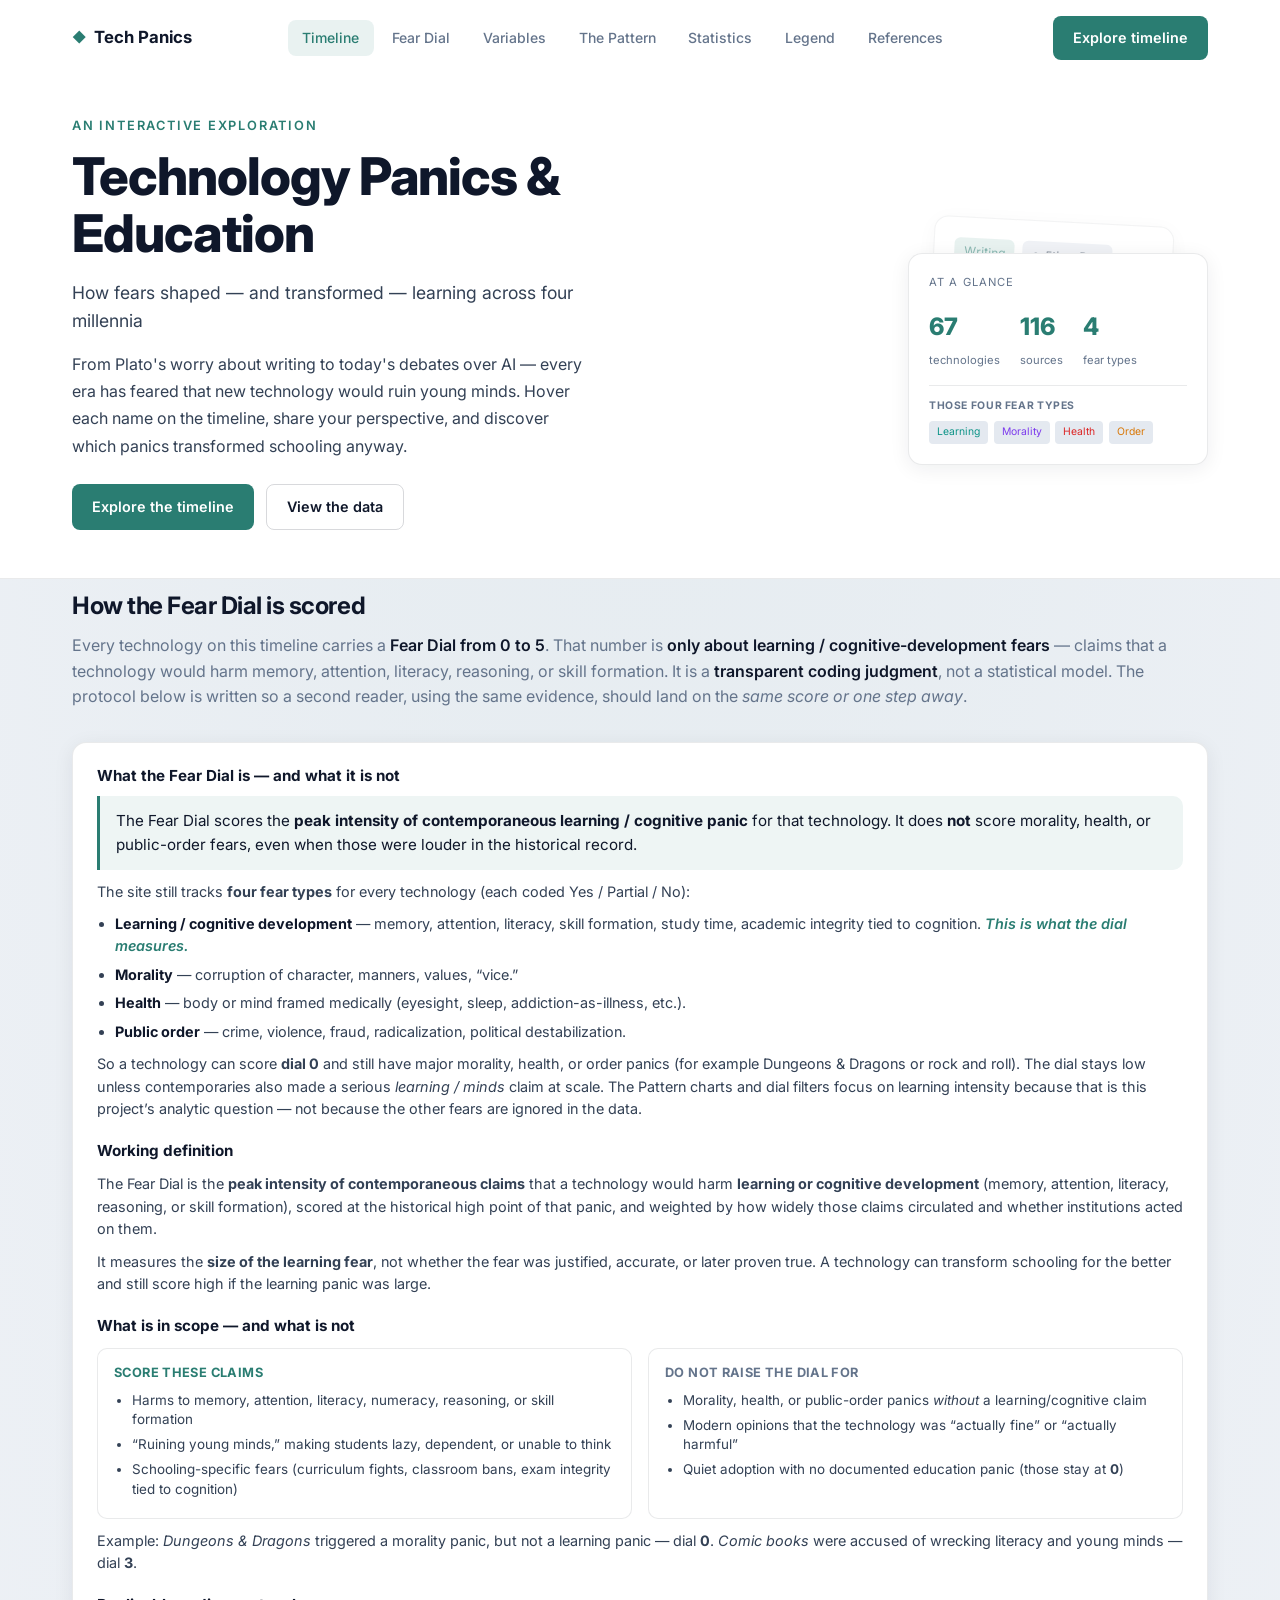
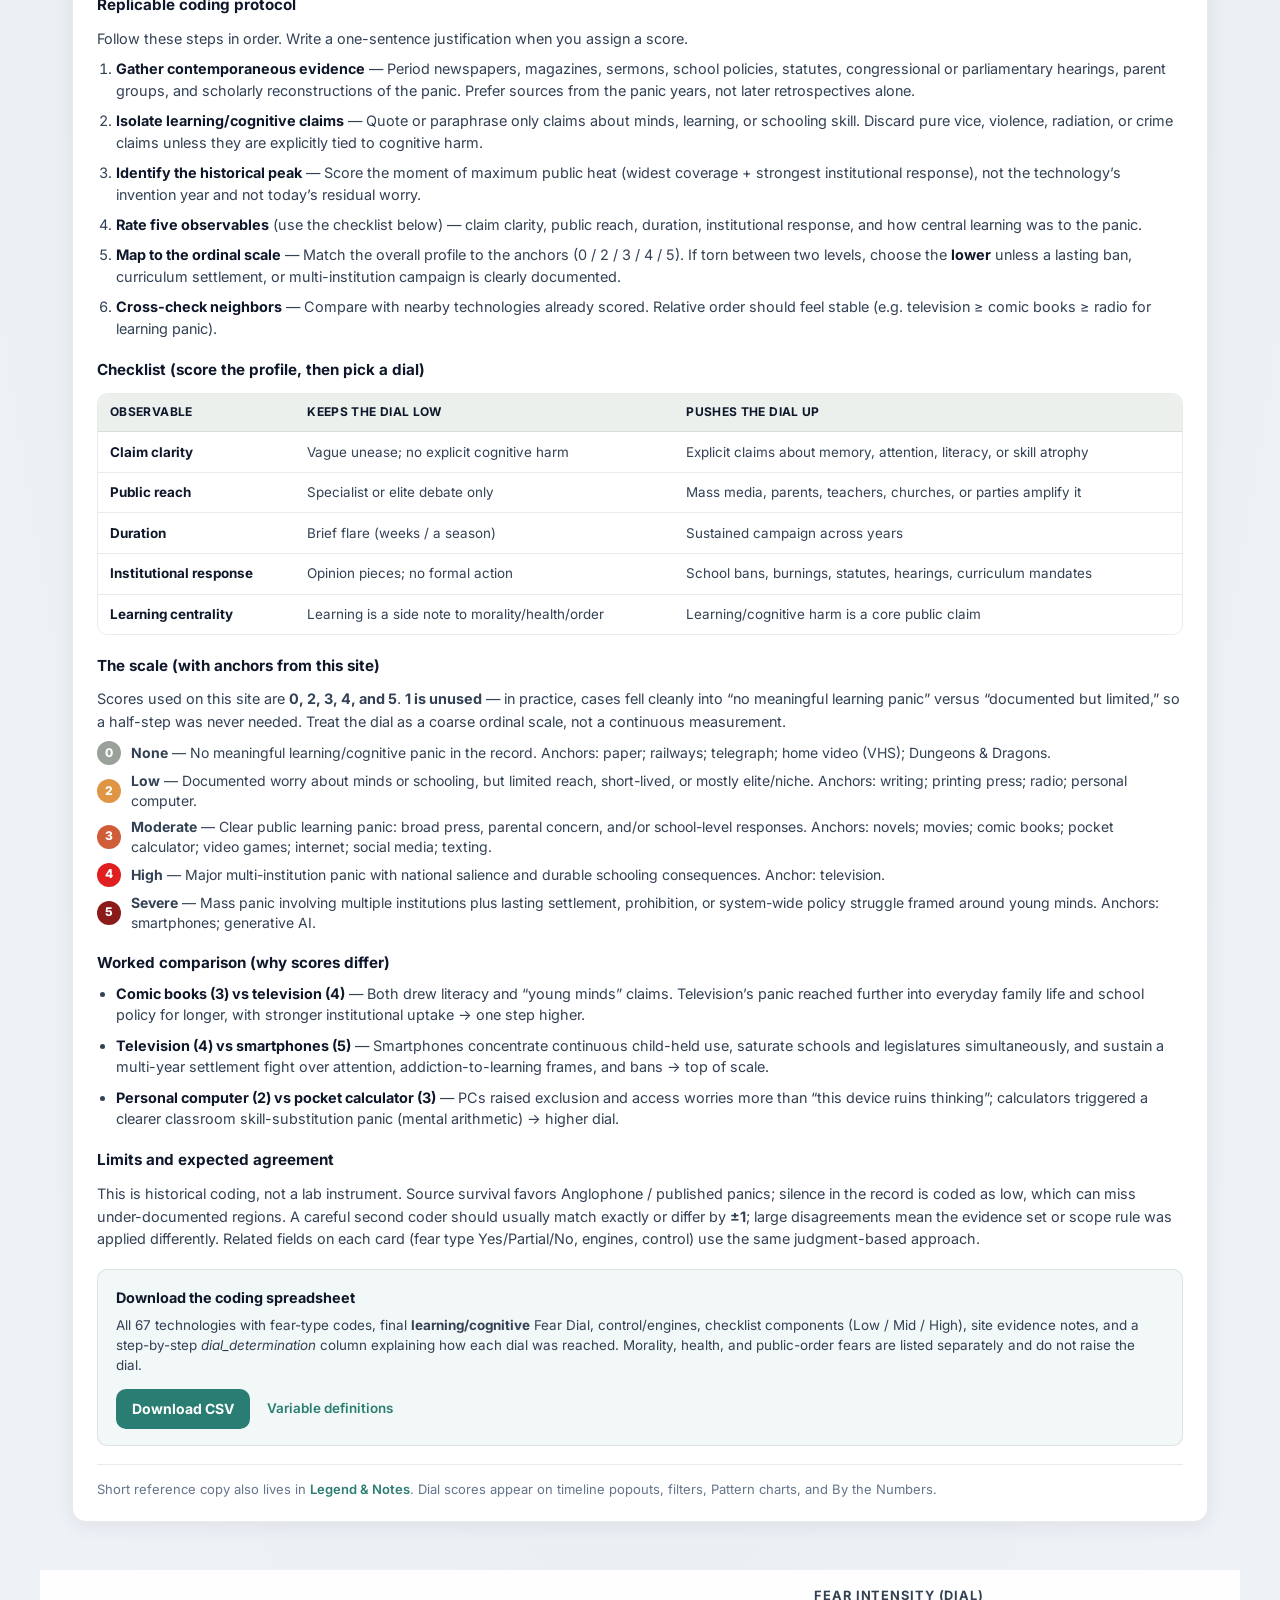
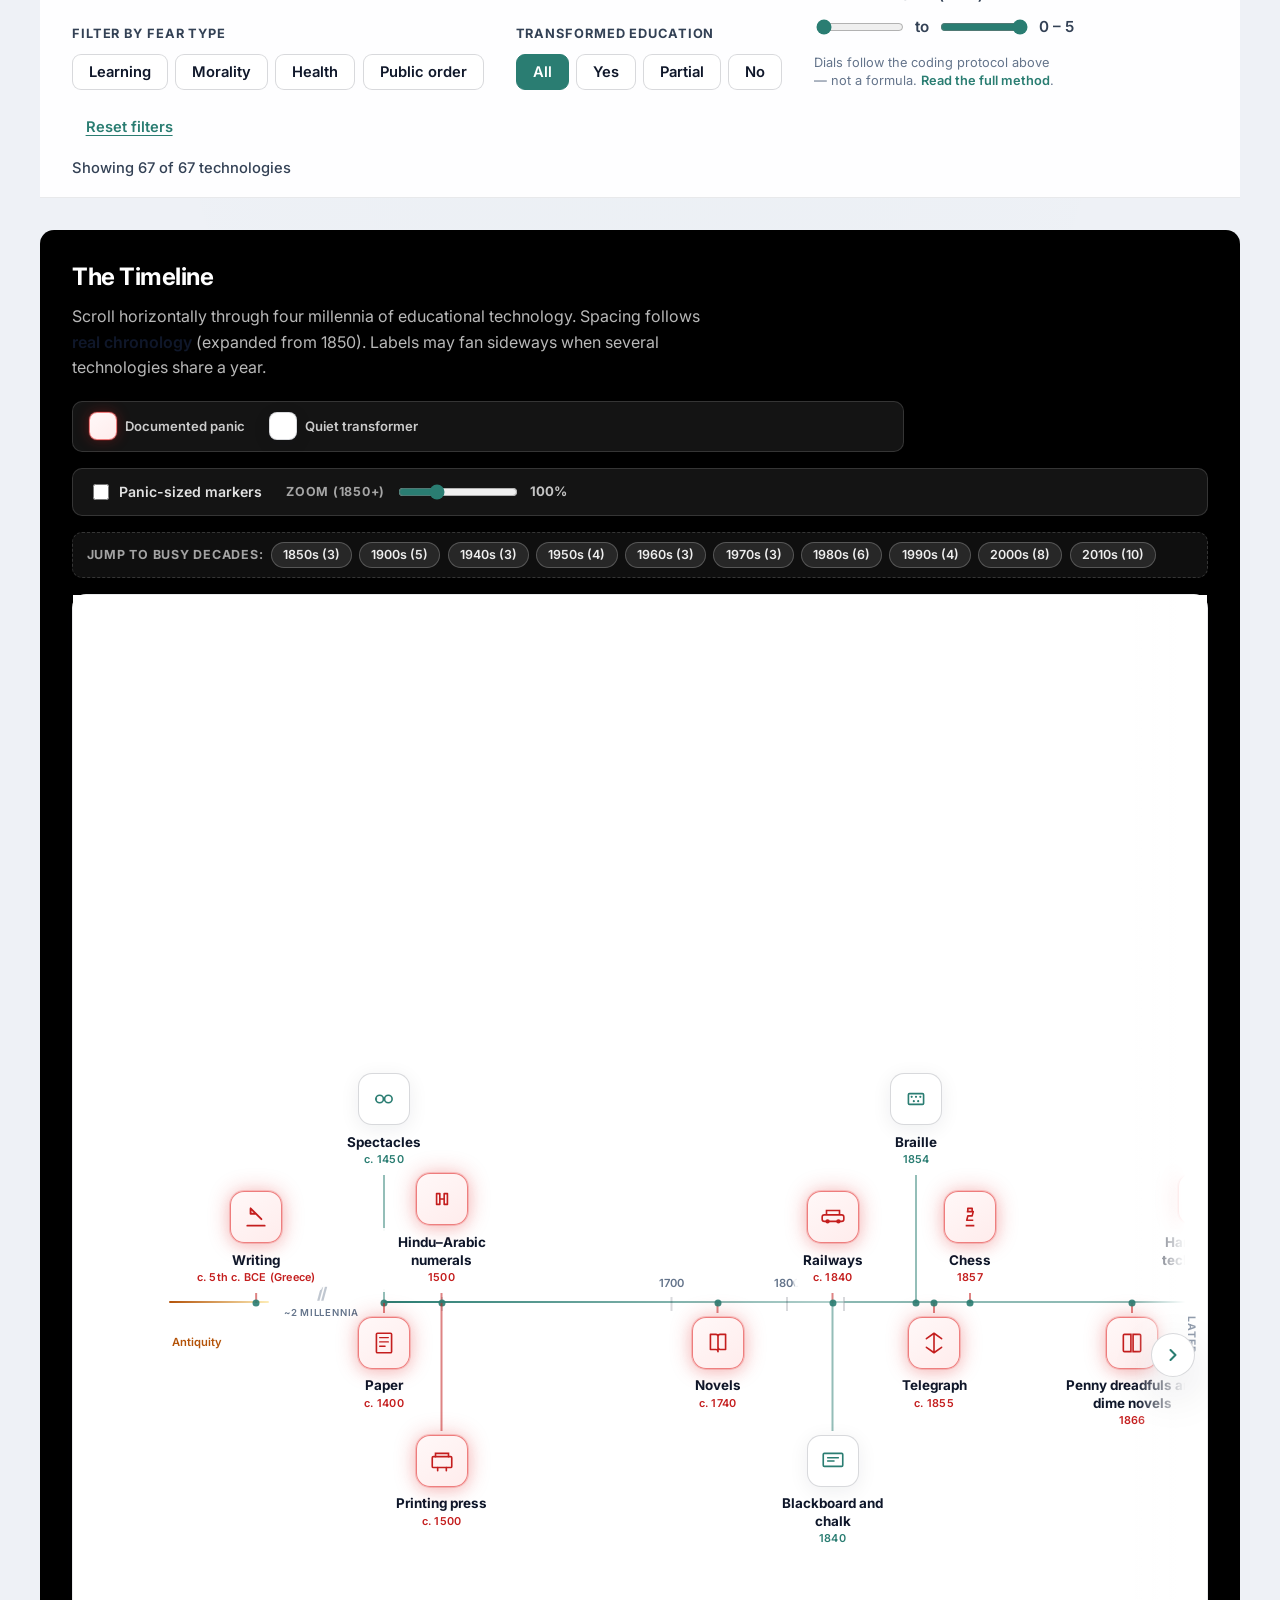
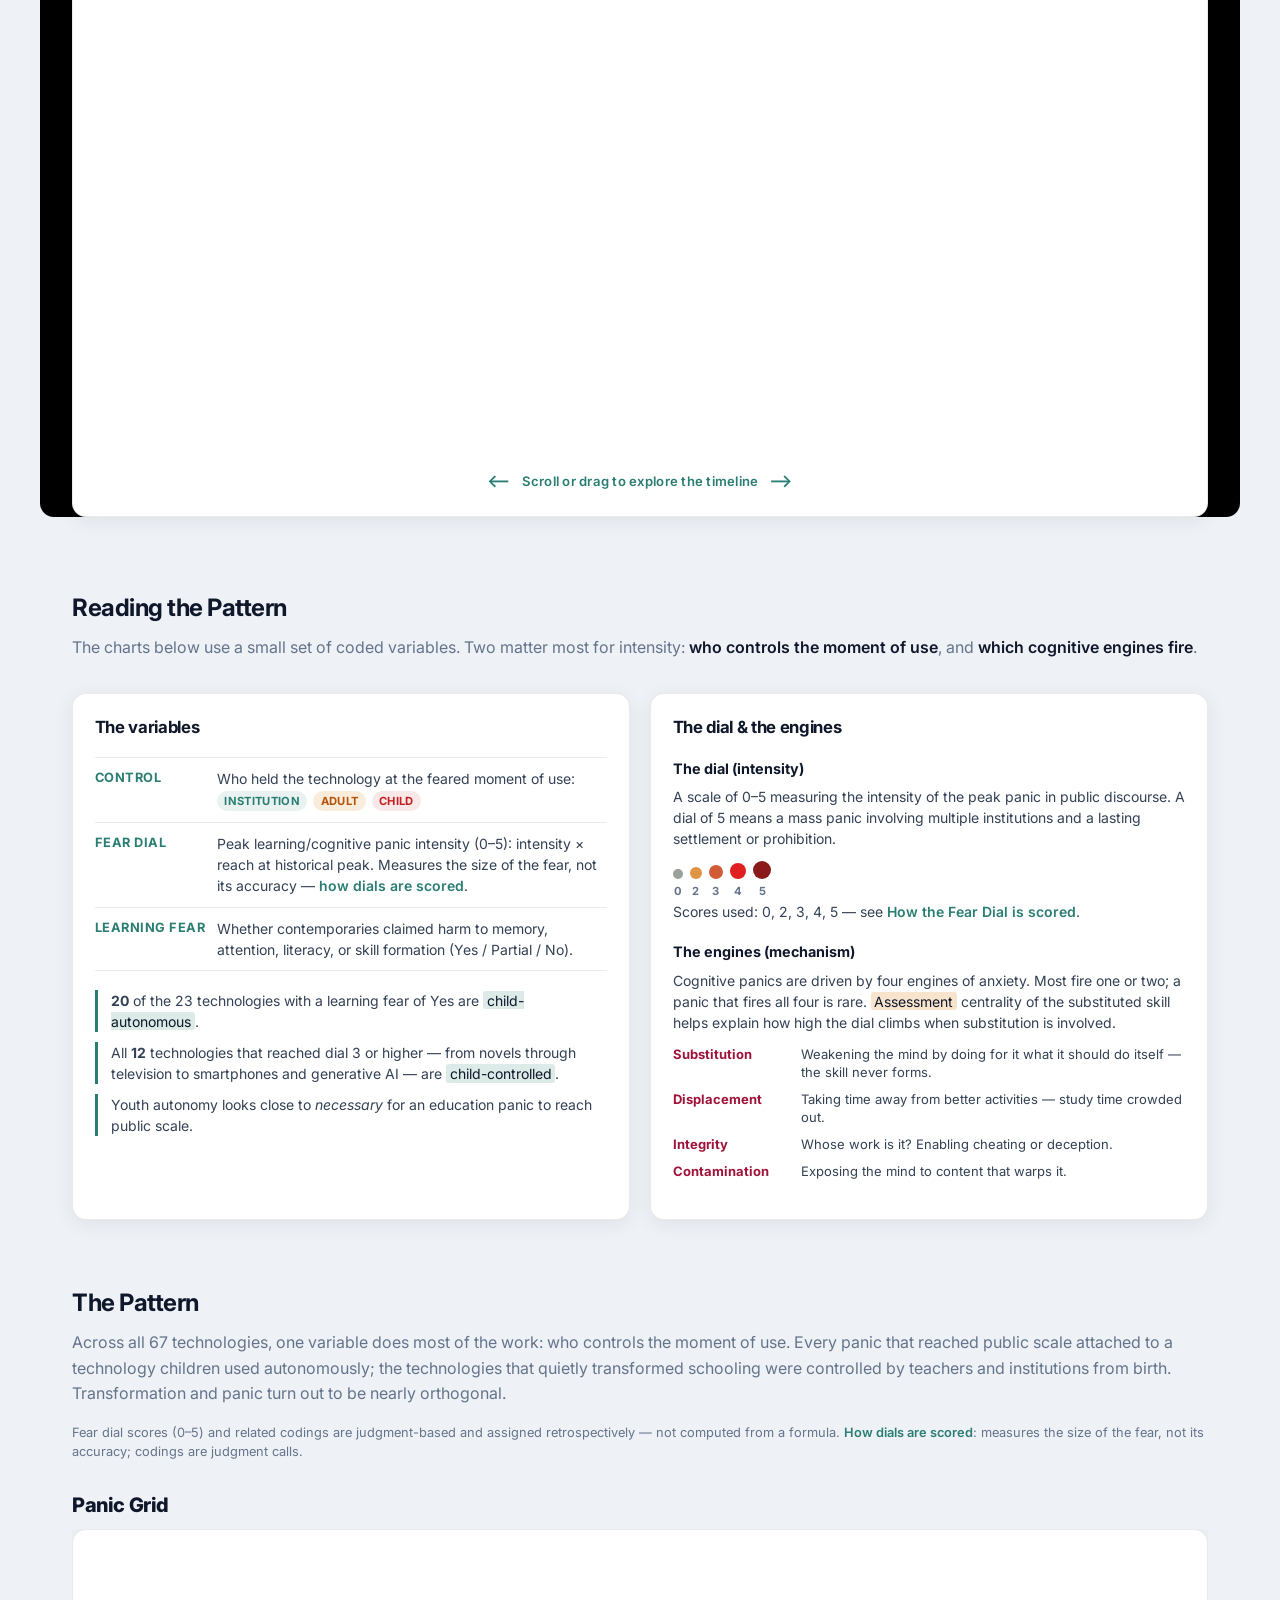
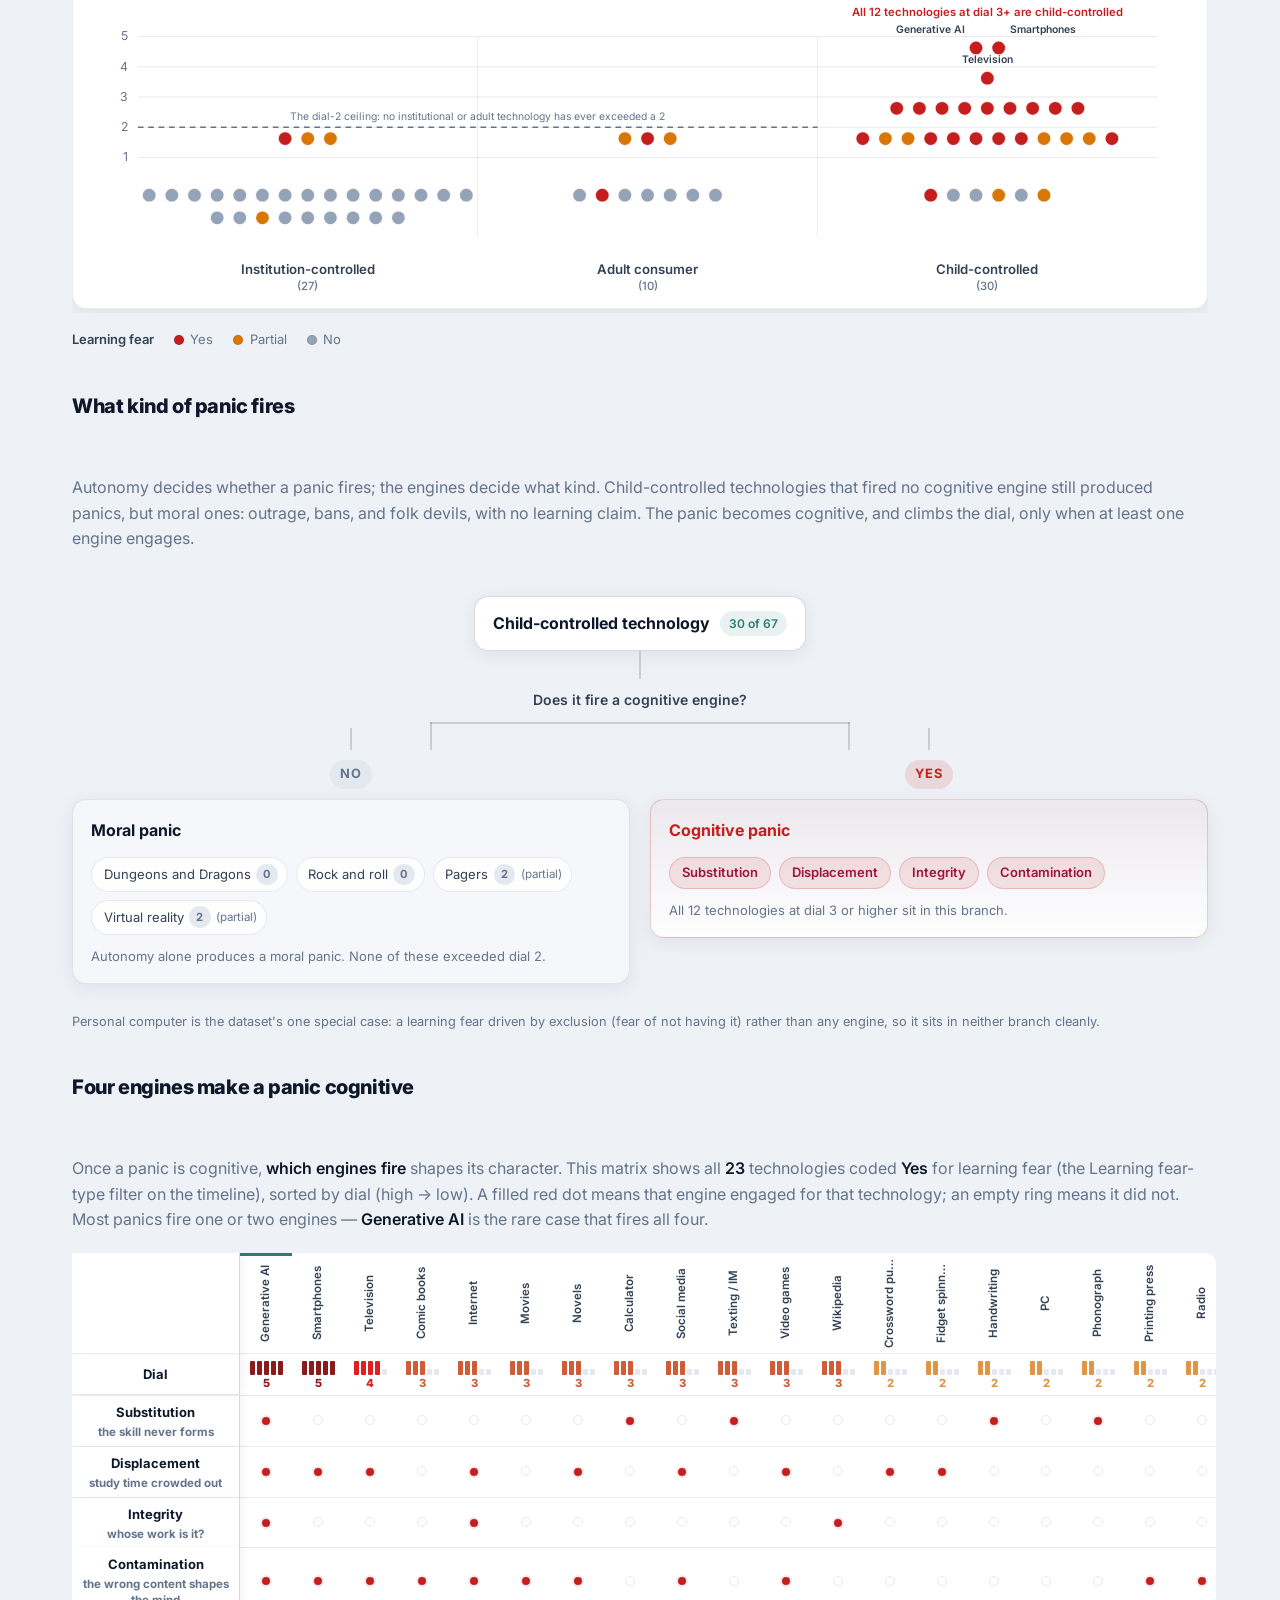
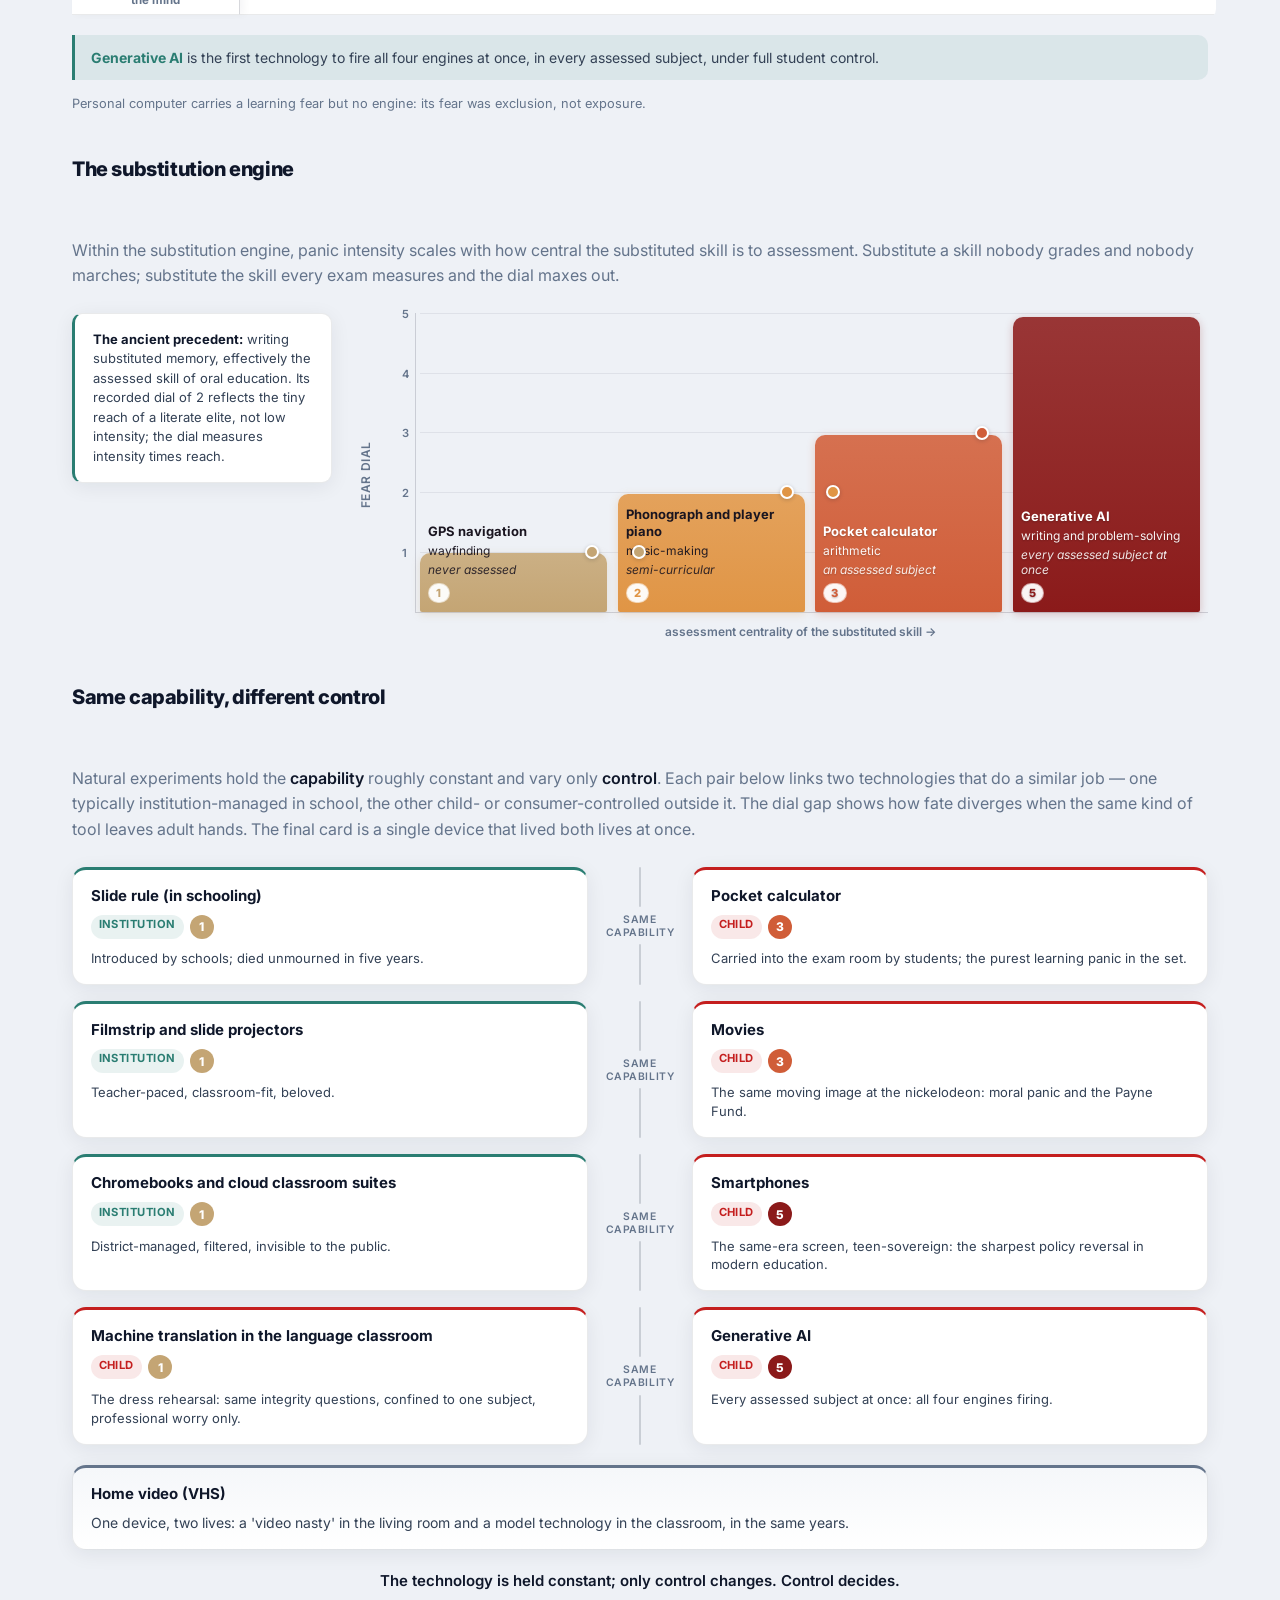
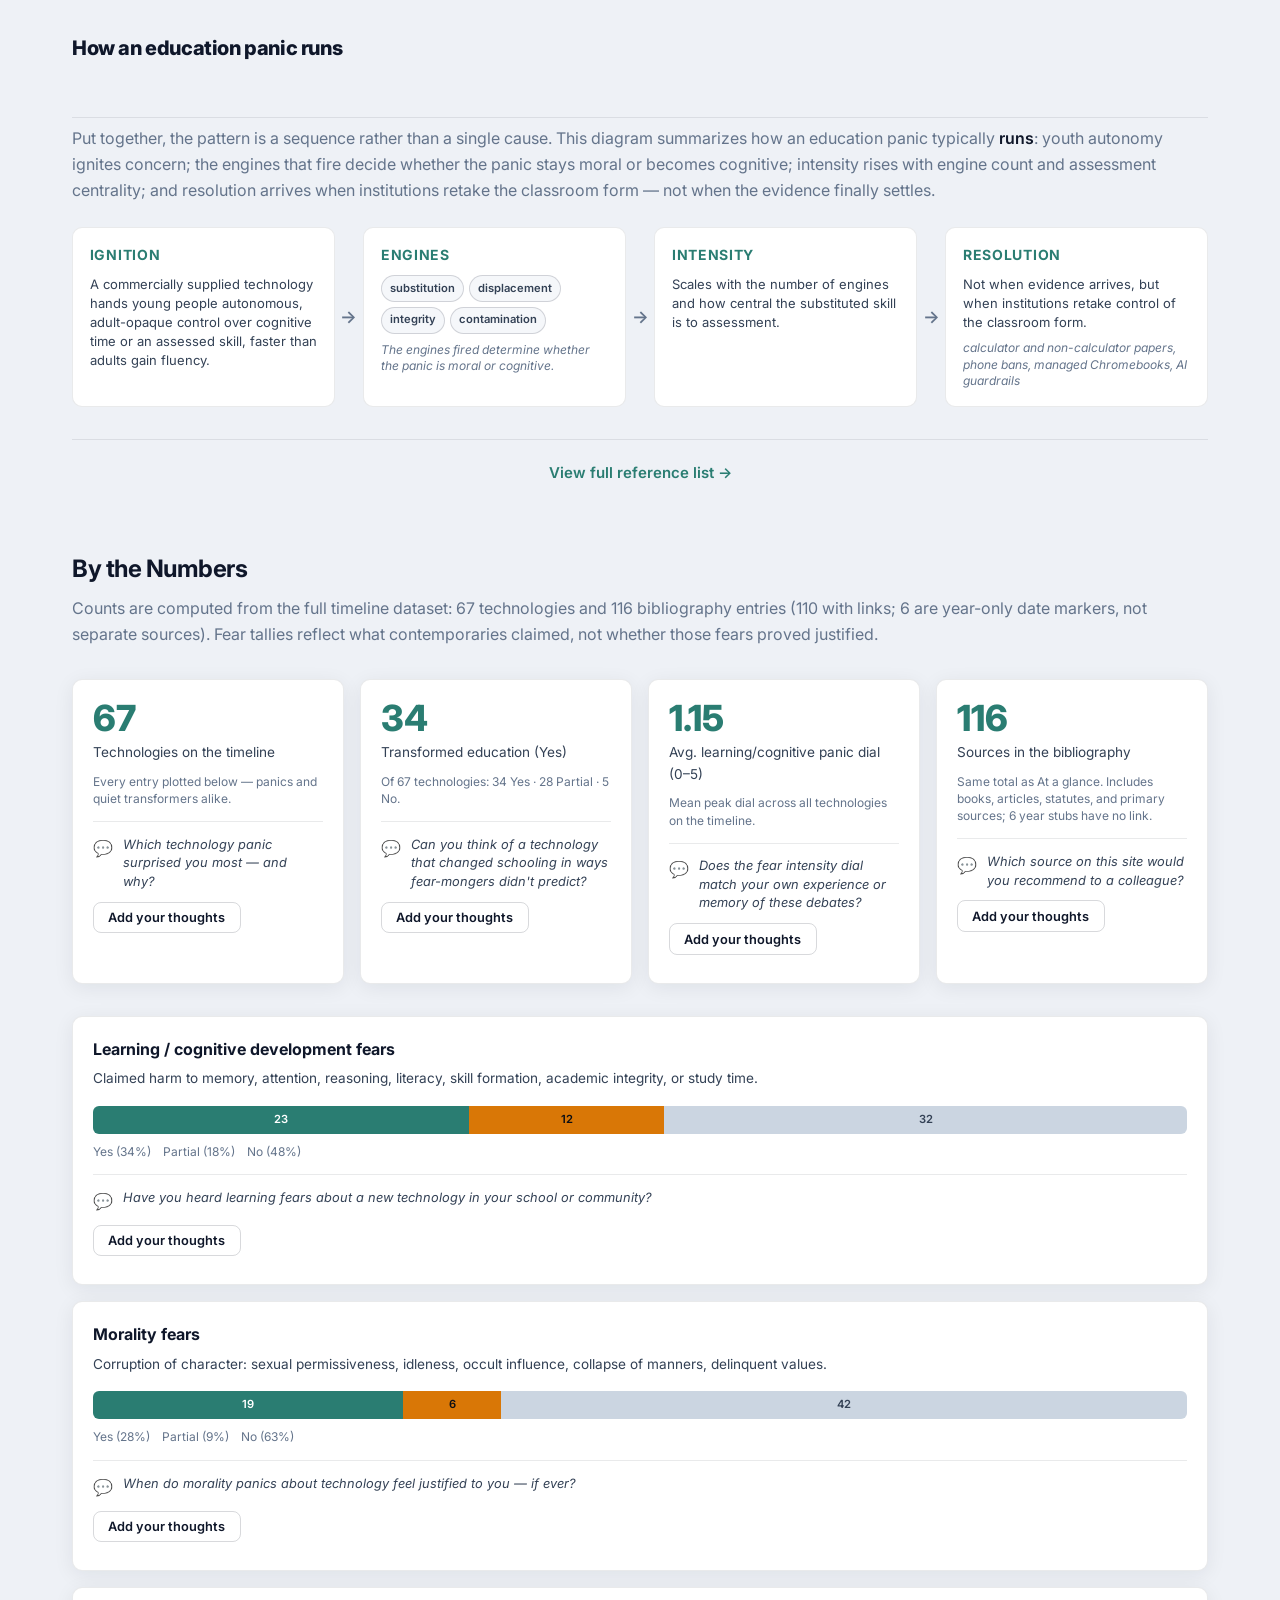
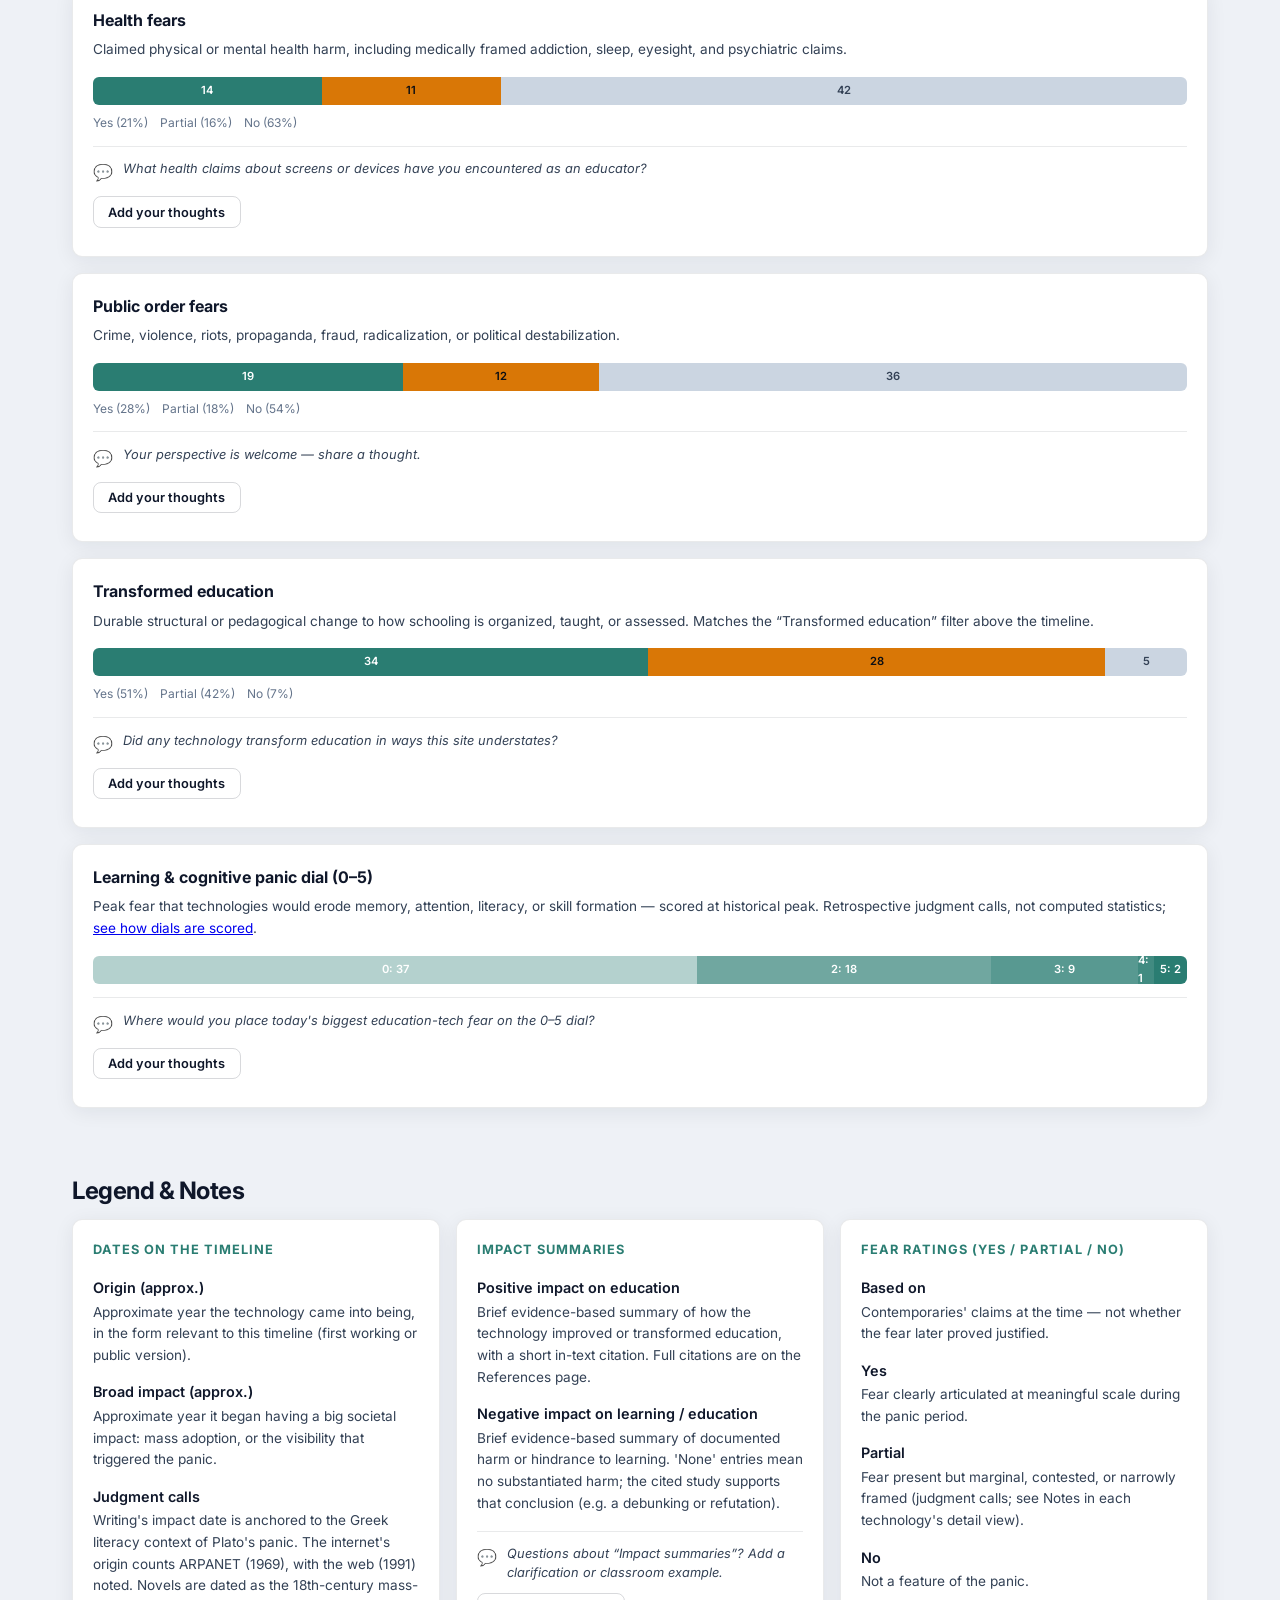
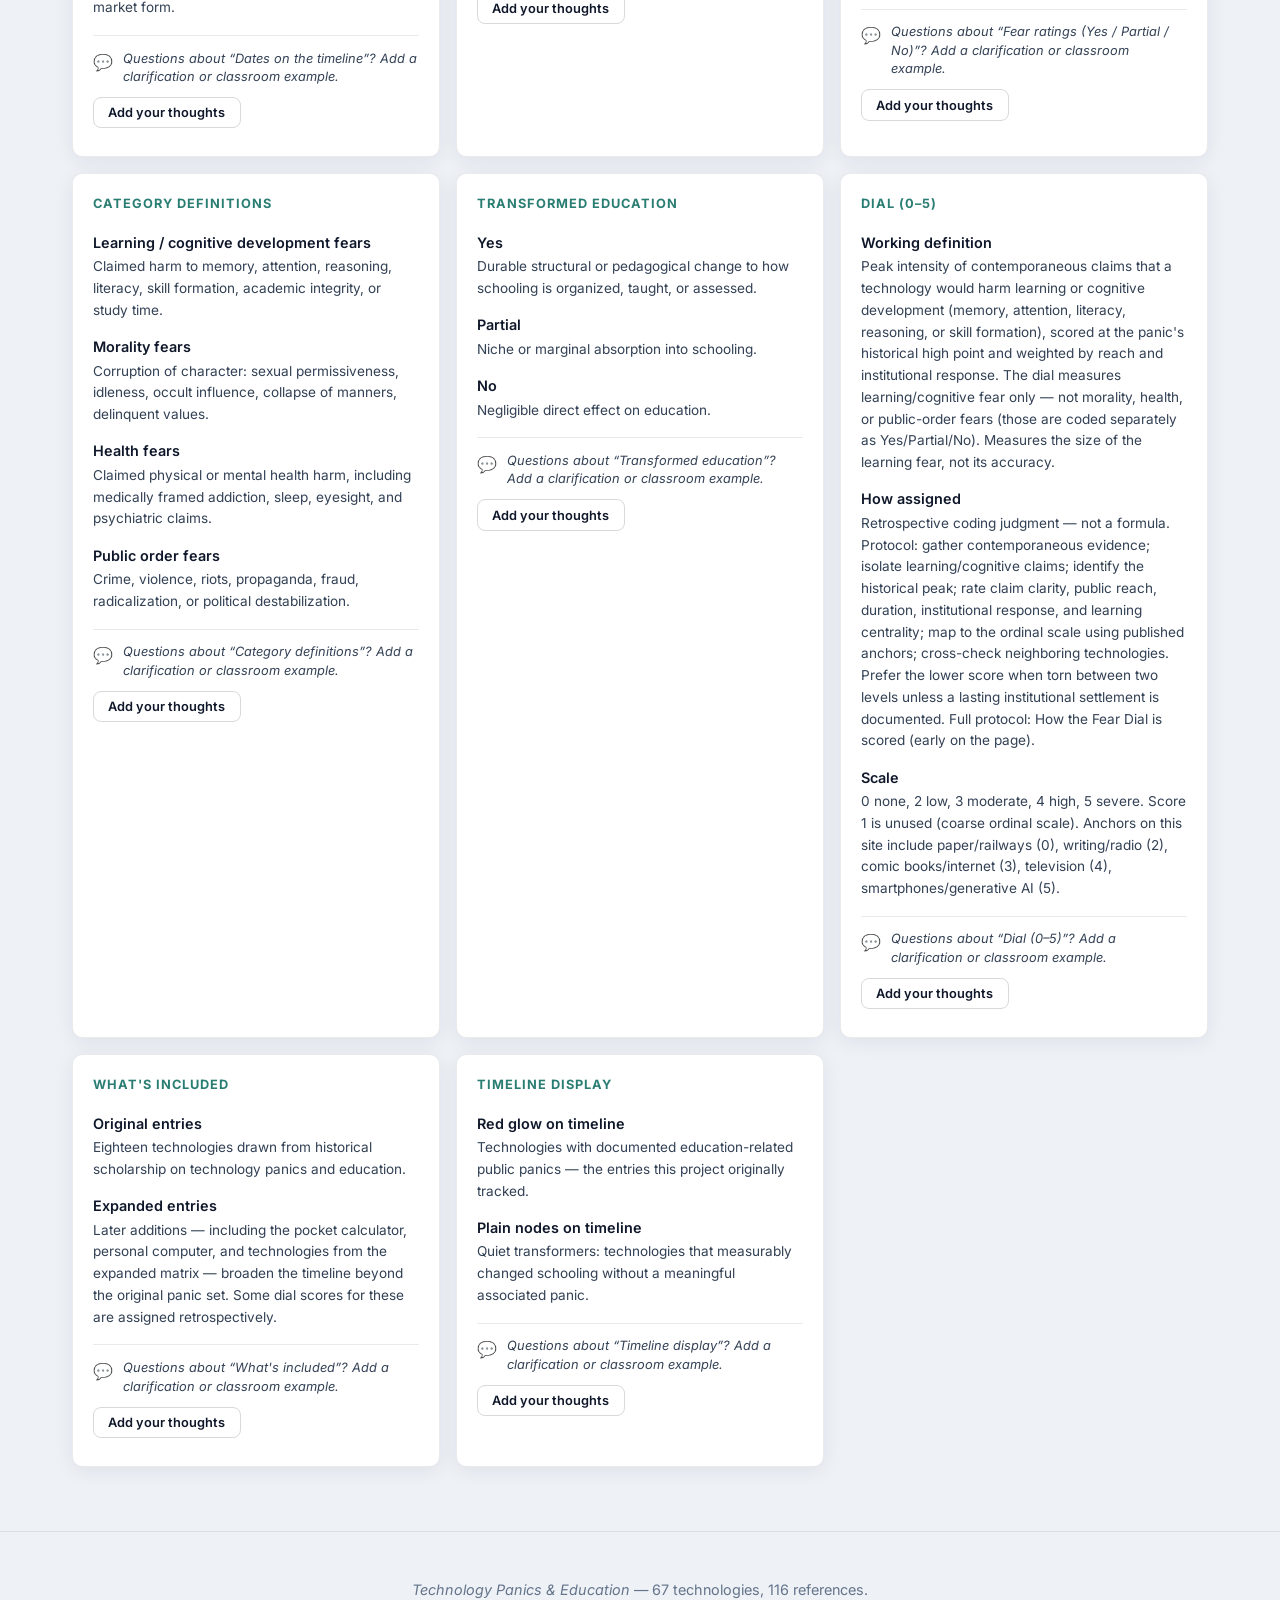
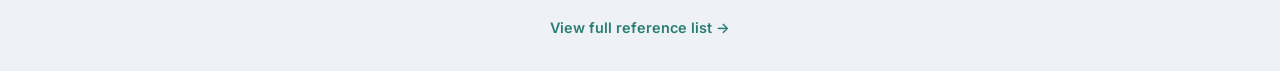
==== index.html @ abfe79c3 "Add detailed learning-only Fear Dial determination columns to the CSV. Each row now explains scope, " ====
<!DOCTYPE html>
<html lang="en">
<head>
  <meta charset="UTF-8">
  <meta name="viewport" content="width=device-width, initial-scale=1.0">
  <title>Technology Panics & Education — Interactive Timeline</title>
  <link rel="preconnect" href="https://fonts.googleapis.com">
  <link rel="preconnect" href="https://fonts.gstatic.com" crossorigin>
  <link href="https://fonts.googleapis.com/css2?family=Inter:wght@400;500;600;700;800&display=swap" rel="stylesheet">
  <link rel="stylesheet" href="styles.css">
</head>
<body>
  <header class="site-header">
    <nav class="nav">
      <a href="index.html" class="nav-logo">
        <span class="nav-logo__icon" aria-hidden="true">◆</span>
        Tech Panics
      </a>
      <div class="nav-links">
        <a href="#timeline" class="nav-link active">Timeline</a>
        <a href="#fear-dial-method" class="nav-link">Fear Dial</a>
        <a href="#pattern-primer" class="nav-link">Variables</a>
        <a href="#pattern" class="nav-link">The Pattern</a>
        <a href="#statistics" class="nav-link">Statistics</a>
        <a href="#legend" class="nav-link">Legend</a>
        <a href="references.html" class="nav-link">References</a>
      </div>
      <a href="#timeline" class="btn-primary nav-cta">Explore timeline</a>
    </nav>

    <div class="hero">
      <div class="hero__content">
        <p class="hero-eyebrow">An interactive exploration</p>
        <h1 id="hero-title">Technology Panics & Education</h1>
        <p id="hero-subtitle" class="hero-subtitle"></p>
        <p class="hero-intro">
          From Plato's worry about writing to today's debates over AI — every era has feared
          that new technology would ruin young minds. Hover each name on the timeline, share your
          perspective, and discover which panics transformed schooling anyway.
        </p>
        <div class="hero__actions">
          <a href="#timeline" class="btn-primary">Explore the timeline</a>
          <a href="#statistics" class="btn-secondary">View the data</a>
        </div>
      </div>
      <div class="hero__visual" aria-hidden="true">
        <div class="hero-card hero-card--back">
          <div class="hero-card__row"><span class="pill pill--teal">Writing</span><span class="pill">c. 5th c. BCE</span></div>
          <div class="hero-card__row"><span class="pill pill--muted">Fear dial</span><span class="pill pill--teal">2 / 5</span></div>
        </div>
        <div class="hero-card hero-card--front">
          <div class="hero-card__label">At a glance</div>
          <div class="hero-card__stats">
            <div><span class="hero-stat-num" id="hero-stat-techs">67</span><span class="hero-stat-lbl">technologies</span></div>
            <div><span class="hero-stat-num" id="hero-stat-sources">116</span><span class="hero-stat-lbl">sources</span></div>
            <div><span class="hero-stat-num" id="hero-stat-fears">4</span><span class="hero-stat-lbl">fear types</span></div>
          </div>
          <div class="hero-card__fears">
            <span class="hero-card__fears-label">Those four fear types</span>
            <div class="hero-card__chips">
              <span class="chip-mini chip-mini--learning">Learning</span>
              <span class="chip-mini chip-mini--morality">Morality</span>
              <span class="chip-mini chip-mini--health">Health</span>
              <span class="chip-mini chip-mini--order">Order</span>
            </div>
          </div>
        </div>
      </div>
    </div>
  </header>

  <main>
    <section id="fear-dial-method" class="dial-method-section" aria-labelledby="fear-dial-method-heading">
      <h2 id="fear-dial-method-heading" class="section-title">How the Fear Dial is scored</h2>
      <p class="section-desc">
        Every technology on this timeline carries a <strong>Fear Dial from 0 to 5</strong>.
        That number is <strong>only about learning / cognitive-development fears</strong> —
        claims that a technology would harm memory, attention, literacy, reasoning, or skill formation.
        It is a <strong>transparent coding judgment</strong>, not a statistical model.
        The protocol below is written so a second reader, using the same evidence, should land on the
        <em>same score or one step away</em>.
      </p>

      <div class="dial-method-card">
        <h3 class="dial-method-card__title">What the Fear Dial is — and what it is not</h3>
        <p class="dial-method-definition">
          The Fear Dial scores the <strong>peak intensity of contemporaneous learning / cognitive panic</strong>
          for that technology. It does <strong>not</strong> score morality, health, or public-order fears,
          even when those were louder in the historical record.
        </p>
        <p>
          The site still tracks <strong>four fear types</strong> for every technology
          (each coded Yes / Partial / No):
        </p>
        <ul class="dial-method-fear-types">
          <li><strong>Learning / cognitive development</strong> — memory, attention, literacy, skill formation, study time, academic integrity tied to cognition. <em>This is what the dial measures.</em></li>
          <li><strong>Morality</strong> — corruption of character, manners, values, “vice.”</li>
          <li><strong>Health</strong> — body or mind framed medically (eyesight, sleep, addiction-as-illness, etc.).</li>
          <li><strong>Public order</strong> — crime, violence, fraud, radicalization, political destabilization.</li>
        </ul>
        <p>
          So a technology can score <strong>dial 0</strong> and still have major morality, health, or order panics
          (for example Dungeons &amp; Dragons or rock and roll). The dial stays low unless contemporaries also
          made a serious <em>learning / minds</em> claim at scale.
          The Pattern charts and dial filters focus on learning intensity because that is this project’s
          analytic question — not because the other fears are ignored in the data.
        </p>

        <h3 class="dial-method-card__title">Working definition</h3>
        <p>
          The Fear Dial is the <strong>peak intensity of contemporaneous claims</strong> that a
          technology would harm <strong>learning or cognitive development</strong>
          (memory, attention, literacy, reasoning, or skill formation), scored at the historical
          high point of that panic, and weighted by how widely those claims circulated and whether
          institutions acted on them.
        </p>
        <p>
          It measures the <strong>size of the learning fear</strong>, not whether the fear was justified,
          accurate, or later proven true. A technology can transform schooling for the better and
          still score high if the learning panic was large.
        </p>

        <h3 class="dial-method-card__title">What is in scope — and what is not</h3>
        <div class="dial-method-scope">
          <div class="dial-method-scope__col dial-method-scope__col--in">
            <h4>Score these claims</h4>
            <ul>
              <li>Harms to memory, attention, literacy, numeracy, reasoning, or skill formation</li>
              <li>“Ruining young minds,” making students lazy, dependent, or unable to think</li>
              <li>Schooling-specific fears (curriculum fights, classroom bans, exam integrity tied to cognition)</li>
            </ul>
          </div>
          <div class="dial-method-scope__col dial-method-scope__col--out">
            <h4>Do not raise the dial for</h4>
            <ul>
              <li>Morality, health, or public-order panics <em>without</em> a learning/cognitive claim</li>
              <li>Modern opinions that the technology was “actually fine” or “actually harmful”</li>
              <li>Quiet adoption with no documented education panic (those stay at <strong>0</strong>)</li>
            </ul>
          </div>
        </div>
        <p>
          Example: <em>Dungeons &amp; Dragons</em> triggered a morality panic, but not a learning panic —
          dial <strong>0</strong>. <em>Comic books</em> were accused of wrecking literacy and young minds —
          dial <strong>3</strong>.
        </p>

        <h3 class="dial-method-card__title">Replicable coding protocol</h3>
        <p>Follow these steps in order. Write a one-sentence justification when you assign a score.</p>
        <ol class="dial-method-steps">
          <li>
            <strong>Gather contemporaneous evidence</strong> — Period newspapers, magazines, sermons,
            school policies, statutes, congressional or parliamentary hearings, parent groups, and
            scholarly reconstructions of the panic. Prefer sources from the panic years, not later
            retrospectives alone.
          </li>
          <li>
            <strong>Isolate learning/cognitive claims</strong> — Quote or paraphrase only claims about
            minds, learning, or schooling skill. Discard pure vice, violence, radiation, or crime
            claims unless they are explicitly tied to cognitive harm.
          </li>
          <li>
            <strong>Identify the historical peak</strong> — Score the moment of maximum public heat
            (widest coverage + strongest institutional response), not the technology’s invention year
            and not today’s residual worry.
          </li>
          <li>
            <strong>Rate five observables</strong> (use the checklist below) — claim clarity, public
            reach, duration, institutional response, and how central learning was to the panic.
          </li>
          <li>
            <strong>Map to the ordinal scale</strong> — Match the overall profile to the anchors
            (0 / 2 / 3 / 4 / 5). If torn between two levels, choose the <strong>lower</strong> unless
            a lasting ban, curriculum settlement, or multi-institution campaign is clearly documented.
          </li>
          <li>
            <strong>Cross-check neighbors</strong> — Compare with nearby technologies already scored.
            Relative order should feel stable (e.g. television ≥ comic books ≥ radio for learning panic).
          </li>
        </ol>

        <h3 class="dial-method-card__title">Checklist (score the profile, then pick a dial)</h3>
        <div class="dial-method-table-wrap" role="region" aria-label="Fear dial coding checklist">
          <table class="dial-method-table">
            <thead>
              <tr>
                <th scope="col">Observable</th>
                <th scope="col">Keeps the dial low</th>
                <th scope="col">Pushes the dial up</th>
              </tr>
            </thead>
            <tbody>
              <tr>
                <th scope="row">Claim clarity</th>
                <td>Vague unease; no explicit cognitive harm</td>
                <td>Explicit claims about memory, attention, literacy, or skill atrophy</td>
              </tr>
              <tr>
                <th scope="row">Public reach</th>
                <td>Specialist or elite debate only</td>
                <td>Mass media, parents, teachers, churches, or parties amplify it</td>
              </tr>
              <tr>
                <th scope="row">Duration</th>
                <td>Brief flare (weeks / a season)</td>
                <td>Sustained campaign across years</td>
              </tr>
              <tr>
                <th scope="row">Institutional response</th>
                <td>Opinion pieces; no formal action</td>
                <td>School bans, burnings, statutes, hearings, curriculum mandates</td>
              </tr>
              <tr>
                <th scope="row">Learning centrality</th>
                <td>Learning is a side note to morality/health/order</td>
                <td>Learning/cognitive harm is a core public claim</td>
              </tr>
            </tbody>
          </table>
        </div>

        <h3 class="dial-method-card__title">The scale (with anchors from this site)</h3>
        <p>
          Scores used on this site are <strong>0, 2, 3, 4, and 5</strong>.
          <strong>1 is unused</strong> — in practice, cases fell cleanly into “no meaningful learning panic”
          versus “documented but limited,” so a half-step was never needed. Treat the dial as a
          coarse ordinal scale, not a continuous measurement.
        </p>
        <ul class="dial-method-scale">
          <li>
            <span class="dial-method-scale__n" style="--c:#9aa09a">0</span>
            <span><strong>None</strong> — No meaningful learning/cognitive panic in the record.
            Anchors: paper; railways; telegraph; home video (VHS); Dungeons &amp; Dragons.</span>
          </li>
          <li>
            <span class="dial-method-scale__n" style="--c:#e09545">2</span>
            <span><strong>Low</strong> — Documented worry about minds or schooling, but limited reach,
            short-lived, or mostly elite/niche. Anchors: writing; printing press; radio; personal computer.</span>
          </li>
          <li>
            <span class="dial-method-scale__n" style="--c:#d05d38">3</span>
            <span><strong>Moderate</strong> — Clear public learning panic: broad press, parental concern,
            and/or school-level responses. Anchors: novels; movies; comic books; pocket calculator;
            video games; internet; social media; texting.</span>
          </li>
          <li>
            <span class="dial-method-scale__n" style="--c:#e02020">4</span>
            <span><strong>High</strong> — Major multi-institution panic with national salience and
            durable schooling consequences. Anchor: television.</span>
          </li>
          <li>
            <span class="dial-method-scale__n" style="--c:#8b1a1a">5</span>
            <span><strong>Severe</strong> — Mass panic involving multiple institutions plus lasting
            settlement, prohibition, or system-wide policy struggle framed around young minds.
            Anchors: smartphones; generative AI.</span>
          </li>
        </ul>

        <h3 class="dial-method-card__title">Worked comparison (why scores differ)</h3>
        <ul class="dial-method-steps dial-method-steps--plain">
          <li>
            <strong>Comic books (3) vs television (4)</strong> — Both drew literacy and “young minds”
            claims. Television’s panic reached further into everyday family life and school policy for
            longer, with stronger institutional uptake → one step higher.
          </li>
          <li>
            <strong>Television (4) vs smartphones (5)</strong> — Smartphones concentrate continuous
            child-held use, saturate schools and legislatures simultaneously, and sustain a
            multi-year settlement fight over attention, addiction-to-learning frames, and bans → top of scale.
          </li>
          <li>
            <strong>Personal computer (2) vs pocket calculator (3)</strong> — PCs raised exclusion and
            access worries more than “this device ruins thinking”; calculators triggered a clearer
            classroom skill-substitution panic (mental arithmetic) → higher dial.
          </li>
        </ul>

        <h3 class="dial-method-card__title">Limits and expected agreement</h3>
        <p>
          This is historical coding, not a lab instrument. Source survival favors
          Anglophone / published panics; silence in the record is coded as low, which can miss
          under-documented regions. A careful second coder should usually match exactly or differ by
          <strong>±1</strong>; large disagreements mean the evidence set or scope rule was applied differently.
          Related fields on each card (fear type Yes/Partial/No, engines, control) use the same
          judgment-based approach.
        </p>

        <div class="dial-method-download">
          <p class="dial-method-download__label">Download the coding spreadsheet</p>
          <p class="dial-method-download__desc">
            All 67 technologies with fear-type codes, final <strong>learning/cognitive</strong> Fear Dial,
            control/engines, checklist components (Low / Mid / High), site evidence notes, and a
            step-by-step <em>dial_determination</em> column explaining how each dial was reached.
            Morality, health, and public-order fears are listed separately and do not raise the dial.
          </p>
          <div class="dial-method-download__actions">
            <a class="dial-method-download__btn" href="data/fear-dial-coding.csv" download="fear-dial-coding.csv">
              Download CSV
            </a>
            <a class="dial-method-download__link" href="data/fear-dial-coding-README.txt" download="fear-dial-coding-README.txt">
              Variable definitions
            </a>
          </div>
        </div>

        <p class="dial-method-note">
          Short reference copy also lives in
          <a href="#legend-dial">Legend &amp; Notes</a>.
          Dial scores appear on timeline popouts, filters, Pattern charts, and By the Numbers.
        </p>
      </div>
    </section>

    <section class="controls" aria-label="Timeline filters">
      <div class="controls-inner">
        <div class="filter-group">
          <span class="filter-label">Filter by fear type</span>
          <div class="filter-chips" id="fear-filters"></div>
        </div>
        <div class="filter-group">
          <span class="filter-label">Transformed education</span>
          <div class="filter-chips" id="transform-filters">
            <button class="chip active" data-transform="all">All</button>
            <button class="chip" data-transform="Yes" title="Coded Yes: durable change to schooling">Yes</button>
            <button class="chip" data-transform="Partial" title="Coded Partial: limited or contested transformation">Partial</button>
            <button class="chip" data-transform="No" title="Coded No: little lasting change to schooling">No</button>
          </div>
        </div>
        <div class="filter-group">
          <span class="filter-label">Fear intensity (dial)</span>
          <div class="dial-slider-wrap">
            <input type="range" id="dial-min" min="0" max="5" value="0" aria-label="Minimum dial">
            <span class="dial-range-label">to</span>
            <input type="range" id="dial-max" min="0" max="5" value="5" aria-label="Maximum dial">
            <span id="dial-range-display" class="dial-range-display">0 – 5</span>
          </div>
          <p class="method-footnote method-footnote--compact">
            Dials follow the coding protocol above — not a formula.
            <a href="#fear-dial-method">Read the full method</a>.
          </p>
        </div>
        <button id="reset-filters" class="btn-ghost">Reset filters</button>
      </div>
      <p id="filter-count" class="filter-count" aria-live="polite"></p>
    </section>

    <section id="timeline" class="timeline-section">
      <h2 class="section-title">The Timeline</h2>
      <p class="section-desc">Scroll horizontally through four millennia of educational technology. Spacing follows <strong class="timeline-key-inline">real chronology</strong> (expanded from 1850). Labels may fan sideways when several technologies share a year.</p>
      <div class="timeline-key" aria-label="Timeline legend">
        <span class="timeline-key__item timeline-key__item--panic">
          <span class="timeline-key__swatch" aria-hidden="true"></span>
          Documented panic
        </span>
        <span class="timeline-key__item timeline-key__item--quiet">
          <span class="timeline-key__swatch" aria-hidden="true"></span>
          Quiet transformer
        </span>
      </div>
      <div class="timeline-view-controls" aria-label="Timeline display options">
        <label class="timeline-view-toggle">
          <input type="checkbox" id="panic-scale-view">
          <span>Panic-sized markers</span>
        </label>
        <div class="timeline-view-group timeline-view-group--zoom">
          <span class="timeline-view-label">Zoom (1850+)</span>
          <input type="range" id="timeline-zoom" min="0.85" max="1.35" step="0.05" value="1" aria-label="Timeline zoom for modern era">
          <span id="timeline-zoom-display" class="timeline-zoom-display">100%</span>
        </div>
      </div>
      <nav class="timeline-decade-nav" id="timeline-decade-nav" hidden aria-label="Jump to busy decades"></nav>
      <div class="timeline-scroll-outer" id="timeline-scroll-outer">
        <button type="button" class="timeline-scroll-btn timeline-scroll-btn--left" id="scroll-left" aria-label="Scroll timeline left" hidden>
          <svg width="20" height="20" viewBox="0 0 24 24" fill="none" aria-hidden="true"><path d="M15 6l-6 6 6 6" stroke="currentColor" stroke-width="2.5" stroke-linecap="round" stroke-linejoin="round"/></svg>
        </button>
        <button type="button" class="timeline-scroll-btn timeline-scroll-btn--right" id="scroll-right" aria-label="Scroll timeline right">
          <svg width="20" height="20" viewBox="0 0 24 24" fill="none" aria-hidden="true"><path d="M9 6l6 6-6 6" stroke="currentColor" stroke-width="2.5" stroke-linecap="round" stroke-linejoin="round"/></svg>
        </button>
        <div class="timeline-scroll-fade timeline-scroll-fade--left" id="fade-left" aria-hidden="true">
          <span class="timeline-scroll-cue">Earlier</span>
        </div>
        <div class="timeline-scroll" id="timeline-scroll">
          <div class="timeline-track" id="timeline-track">
            <div class="timeline-axis" id="timeline-axis"></div>
            <div class="timeline-nodes" id="timeline-nodes"></div>
          </div>
        </div>
        <div class="timeline-scroll-fade timeline-scroll-fade--right" id="fade-right" aria-hidden="true">
          <span class="timeline-scroll-cue">Later</span>
        </div>
        <p class="timeline-scroll-hint" id="timeline-scroll-hint">
          <span class="timeline-scroll-hint__icon" aria-hidden="true">⟵</span>
          Scroll or drag to explore the timeline
          <span class="timeline-scroll-hint__icon" aria-hidden="true">⟶</span>
        </p>
      </div>
    </section>

    <section id="pattern-primer" class="pattern-primer" aria-labelledby="pattern-primer-heading">
      <h2 id="pattern-primer-heading" class="section-title">Reading the Pattern</h2>
      <p class="section-desc">
        The charts below use a small set of coded variables. Two matter most for intensity:
        <strong>who controls the moment of use</strong>, and <strong>which cognitive engines fire</strong>.
      </p>

      <div class="primer-grid">
        <article class="primer-card">
          <h3 class="primer-card__title">The variables</h3>
          <dl class="primer-vars">
            <div class="primer-vars__row">
              <dt>Control</dt>
              <dd>
                Who held the technology at the feared moment of use:
                <span class="primer-pill primer-pill--institution">institution</span>
                <span class="primer-pill primer-pill--adult">adult</span>
                <span class="primer-pill primer-pill--child">child</span>
              </dd>
            </div>
            <div class="primer-vars__row">
              <dt>Fear dial</dt>
              <dd>
                Peak learning/cognitive panic intensity (0–5): intensity × reach at historical peak.
                Measures the size of the fear, not its accuracy —
                <a href="#fear-dial-method">how dials are scored</a>.
              </dd>
            </div>
            <div class="primer-vars__row">
              <dt>Learning fear</dt>
              <dd>Whether contemporaries claimed harm to memory, attention, literacy, or skill formation (Yes / Partial / No).</dd>
            </div>
          </dl>
          <ul class="primer-insights">
            <li><strong>20</strong> of the 23 technologies with a learning fear of Yes are <mark>child-autonomous</mark>.</li>
            <li>All <strong>12</strong> technologies that reached dial 3 or higher — from novels through television to smartphones and generative AI — are <mark>child-controlled</mark>.</li>
            <li>Youth autonomy looks close to <em>necessary</em> for an education panic to reach public scale.</li>
          </ul>
        </article>

        <article class="primer-card">
          <h3 class="primer-card__title">The dial &amp; the engines</h3>
          <div class="primer-dial-block">
            <h4 class="primer-subhead">The dial (intensity)</h4>
            <p>
              A scale of 0–5 measuring the intensity of the peak panic in public discourse.
              A dial of 5 means a mass panic involving multiple institutions and a lasting settlement or prohibition.
            </p>
            <div class="primer-dial-scale" aria-hidden="true">
              <span class="primer-dial-scale__item" style="--c:#9aa09a"><i>0</i></span>
              <span class="primer-dial-scale__item" style="--c:#e09545"><i>2</i></span>
              <span class="primer-dial-scale__item" style="--c:#d05d38"><i>3</i></span>
              <span class="primer-dial-scale__item" style="--c:#e02020"><i>4</i></span>
              <span class="primer-dial-scale__item" style="--c:#8b1a1a"><i>5</i></span>
            </div>
            <p class="primer-dial-note">Scores used: 0, 2, 3, 4, 5 — see <a href="#fear-dial-method">How the Fear Dial is scored</a>.</p>
          </div>
          <div class="primer-engines-block">
            <h4 class="primer-subhead">The engines (mechanism)</h4>
            <p>
              Cognitive panics are driven by four engines of anxiety. Most fire one or two;
              a panic that fires all four is rare. <mark>Assessment</mark> centrality of the substituted skill
              helps explain how high the dial climbs when substitution is involved.
            </p>
            <ul class="primer-engines">
              <li>
                <span class="primer-engines__name">Substitution</span>
                <span class="primer-engines__def">Weakening the mind by doing for it what it should do itself — the skill never forms.</span>
              </li>
              <li>
                <span class="primer-engines__name">Displacement</span>
                <span class="primer-engines__def">Taking time away from better activities — study time crowded out.</span>
              </li>
              <li>
                <span class="primer-engines__name">Integrity</span>
                <span class="primer-engines__def">Whose work is it? Enabling cheating or deception.</span>
              </li>
              <li>
                <span class="primer-engines__name">Contamination</span>
                <span class="primer-engines__def">Exposing the mind to content that warps it.</span>
              </li>
            </ul>
          </div>
        </article>
      </div>
    </section>

    <section id="pattern" class="pattern-section">
      <h2 class="section-title">The Pattern</h2>
      <p class="section-desc pattern-intro">
        Across all 67 technologies, one variable does most of the work: who controls the moment of use.
        Every panic that reached public scale attached to a technology children used autonomously; the technologies
        that quietly transformed schooling were controlled by teachers and institutions from birth. Transformation
        and panic turn out to be nearly orthogonal.
      </p>
      <p class="method-footnote">
        Fear dial scores (0–5) and related codings are judgment-based and assigned retrospectively — not computed from a formula.
        <a href="#fear-dial-method">How dials are scored</a>:
        measures the size of the fear, not its accuracy; codings are judgment calls.
      </p>
      <h3 id="panic-grid-heading" class="pattern-subhead">Panic Grid</h3>
      <div id="panic-grid" class="panic-grid" aria-labelledby="panic-grid-heading"></div>

      <h3 id="panic-fork-heading" class="pattern-subhead">What kind of panic fires</h3>
      <div id="panic-fork" class="panic-fork" aria-labelledby="panic-fork-heading"></div>

      <h3 id="engines-matrix-heading" class="pattern-subhead">Four engines make a panic cognitive</h3>
      <div id="engines-matrix" class="engines-matrix" aria-labelledby="engines-matrix-heading"></div>

      <h3 id="sub-gradient-heading" class="pattern-subhead">The substitution engine</h3>
      <div id="substitution-gradient" class="sub-gradient" aria-labelledby="sub-gradient-heading"></div>

      <h3 id="paired-fates-heading" class="pattern-subhead">Same capability, different control</h3>
      <div id="paired-fates" class="paired-fates" aria-labelledby="paired-fates-heading"></div>

      <h3 id="panic-flow-heading" class="pattern-subhead">How an education panic runs</h3>
      <div id="panic-flow" class="panic-flow" aria-labelledby="panic-flow-heading"></div>
    </section>

    <section id="statistics" class="stats-section">
      <h2 class="section-title">By the Numbers</h2>
      <p class="section-desc" id="stats-intro">Counts are computed from the full timeline dataset — every technology on the timeline and every entry on the References page. Fear tallies reflect what contemporaries claimed, not whether those fears proved justified.</p>
      <div class="stats-grid" id="stats-grid"></div>
      <div class="stats-detail" id="stats-detail"></div>
    </section>

    <section id="legend" class="legend-section">
      <h2 class="section-title">Legend & Notes</h2>
      <div class="legend-grid" id="legend-grid"></div>
    </section>
  </main>

  <dialog id="detail-modal" class="detail-modal">
    <div class="modal-inner">
      <button class="modal-close" id="modal-close" aria-label="Close">&times;</button>
      <div id="modal-content"></div>
      <div id="modal-comments"></div>
    </div>
  </dialog>

  <footer class="site-footer">
    <p><em>Technology Panics &amp; Education</em> — 67 technologies, 116 references.</p>
    <a href="references.html">View full reference list →</a>
  </footer>

  <script src="supabase-config.js"></script>
  <script src="icons.js"></script>
  <script src="dial-cards.js"></script>
  <script src="comments.js"></script>
  <script src="pattern-tooltips.js"></script>
  <script src="panic-grid.js"></script>
  <script src="panic-fork.js"></script>
  <script src="engines-matrix.js"></script>
  <script src="substitution-gradient.js"></script>
  <script src="paired-fates.js"></script>
  <script src="panic-flow.js"></script>
  <script src="app.js"></script>
</body>
</html>
---- styles.css ----
:root {
  --bg: #eef1f6;
  --bg-elevated: #ffffff;
  --bg-panel: #ffffff;
  --bg-hover: #f5f7fa;
  --bg-subtle: #e4e9f0;
  --border: rgba(15, 23, 42, 0.09);
  --border-strong: rgba(15, 23, 42, 0.16);
  --text: #0f172a;
  --text-secondary: #334155;
  --text-muted: #64748b;
  --accent: #2a7d72;
  --accent-hover: #23685f;
  --accent-glow: rgba(42, 125, 114, 0.25);
  --accent-dim: rgba(42, 125, 114, 0.1);
  --learning: #0d9488;
  --morality: #7c3aed;
  --health: #dc2626;
  --order: #d97706;
  --yes: #2a7d72;
  --partial: #d97706;
  --no: #cbd5e1;
  --danger: #dc2626;
  --success: #059669;
  --gold: #b45309;
  --shadow: 0 4px 20px rgba(15, 23, 42, 0.07);
  --shadow-lg: 0 16px 48px rgba(15, 23, 42, 0.12);
  --radius: 10px;
  --radius-lg: 14px;
  --font: 'Inter', system-ui, -apple-system, sans-serif;
}

*, *::before, *::after { box-sizing: border-box; }

html { scroll-behavior: smooth; }

body {
  margin: 0;
  font-family: var(--font);
  font-size: 1rem;
  line-height: 1.6;
  color: var(--text);
  background: var(--bg);
  background-image:
    radial-gradient(ellipse 80% 50% at 50% -20%, rgba(42, 125, 114, 0.07), transparent);
  min-height: 100vh;
  -webkit-font-smoothing: antialiased;
}

button, input, textarea, select {
  font-family: inherit;
  color: var(--text);
}

h1, h2, h3, h4, h5, h6 {
  color: var(--text);
}

.section-desc { color: var(--text-secondary); }
.section-desc strong { color: var(--text); font-weight: 600; }

.text-muted { color: var(--text-muted); }

.sr-only {
  position: absolute;
  width: 1px;
  height: 1px;
  padding: 0;
  margin: -1px;
  overflow: hidden;
  clip: rect(0, 0, 0, 0);
  border: 0;
}

/* Buttons */
.btn-primary, .btn-secondary, .btn-ghost, .btn-sm {
  font-family: var(--font);
  font-weight: 600;
  font-size: 0.9rem;
  border-radius: 8px;
  cursor: pointer;
  text-decoration: none;
  display: inline-flex;
  align-items: center;
  justify-content: center;
  gap: 0.4rem;
  transition: background 0.2s, border-color 0.2s, transform 0.15s, box-shadow 0.2s;
  border: none;
}

.btn-primary {
  background: var(--accent);
  color: #fff;
  padding: 0.65rem 1.25rem;
}

.btn-primary:hover {
  background: var(--accent-hover);
  box-shadow: 0 0 24px var(--accent-glow);
}

.btn-secondary {
  background: transparent;
  color: var(--text);
  border: 1px solid var(--border-strong);
  padding: 0.65rem 1.25rem;
}

.btn-secondary:hover {
  background: var(--bg-hover);
  border-color: var(--accent);
}

.btn-sm { padding: 0.45rem 0.9rem; font-size: 0.8rem; }

.btn-ghost {
  background: transparent;
  color: var(--accent);
  padding: 0.5rem 0.85rem;
  font-size: 0.92rem;
  text-decoration: underline;
  text-underline-offset: 3px;
}

/* Header & nav */
.site-header {
  border-bottom: 1px solid var(--border);
  padding-bottom: 3rem;
  background: var(--bg-elevated);
}

.nav {
  display: flex;
  align-items: center;
  justify-content: space-between;
  padding: 1rem 2rem;
  max-width: 1200px;
  margin: 0 auto;
  gap: 1rem;
  flex-wrap: wrap;
}

.nav-logo {
  display: flex;
  align-items: center;
  gap: 0.5rem;
  font-weight: 700;
  font-size: 1.05rem;
  color: var(--text);
  text-decoration: none;
}

.nav-logo__icon { color: var(--accent); font-size: 0.85rem; }

.nav-links { display: flex; gap: 0.25rem; flex-wrap: wrap; }

.nav-link {
  padding: 0.45rem 0.9rem;
  border-radius: 8px;
  text-decoration: none;
  color: var(--text-muted);
  font-size: 0.875rem;
  font-weight: 500;
  transition: color 0.2s, background 0.2s;
}

.nav-link:hover { color: var(--text); background: var(--bg-hover); }
.nav-link.active { color: var(--accent); background: var(--accent-dim); }

.nav-cta { display: none; }

@media (min-width: 900px) {
  .nav-cta { display: inline-flex; }
}

/* Hero */
.hero {
  max-width: 1200px;
  margin: 0 auto;
  padding: 2.5rem 2rem 0;
  display: grid;
  grid-template-columns: 1fr;
  gap: 2.5rem;
  align-items: center;
}

@media (min-width: 900px) {
  .hero { grid-template-columns: 1fr 1fr; }
}

.hero-eyebrow {
  font-size: 0.8rem;
  text-transform: uppercase;
  letter-spacing: 0.14em;
  color: var(--accent);
  font-weight: 600;
  margin: 0 0 0.75rem;
}

.hero h1 {
  font-size: clamp(2rem, 4.5vw, 3.25rem);
  font-weight: 800;
  line-height: 1.1;
  margin: 0 0 1rem;
  letter-spacing: -0.02em;
}

.hero-subtitle {
  font-size: 1.1rem;
  color: var(--text-secondary);
  margin: 0 0 1rem;
}

.hero-intro {
  color: var(--text-secondary);
  margin: 0 0 1.5rem;
  max-width: 520px;
  line-height: 1.7;
}

.hero__actions { display: flex; flex-wrap: wrap; gap: 0.75rem; }

.hero__visual {
  position: relative;
  min-height: 260px;
  display: none;
}

@media (min-width: 900px) {
  .hero__visual { display: block; }
}

.hero-card {
  position: absolute;
  background: #ffffff;
  border: 1px solid var(--border);
  border-radius: var(--radius-lg);
  padding: 1.25rem;
  box-shadow: var(--shadow);
}

.hero-card--back {
  top: 28px;
  right: 36px;
  width: 240px;
  opacity: 0.55;
  transform: rotate(3deg);
  z-index: 0;
}

.hero-card--front {
  top: 60px;
  right: 0;
  width: 300px;
  z-index: 1;
}

.hero-card__label {
  font-size: 0.7rem;
  text-transform: uppercase;
  letter-spacing: 0.1em;
  color: var(--text-muted);
  margin-bottom: 1rem;
}

.hero-card__stats {
  display: flex;
  gap: 1.25rem;
  margin-bottom: 0.85rem;
}

.hero-stat-num {
  display: block;
  font-size: 1.5rem;
  font-weight: 800;
  color: var(--accent);
}

.hero-stat-lbl { font-size: 0.7rem; color: var(--text-muted); }

.hero-card__fears {
  padding-top: 0.75rem;
  border-top: 1px solid var(--border);
}

.hero-card__fears-label {
  display: block;
  font-size: 0.65rem;
  font-weight: 700;
  text-transform: uppercase;
  letter-spacing: 0.06em;
  color: var(--text-muted);
  margin-bottom: 0.4rem;
}

.hero-card__chips { display: flex; flex-wrap: wrap; gap: 0.35rem; }

.chip-mini {
  font-size: 0.65rem;
  padding: 0.2rem 0.5rem;
  border-radius: 4px;
  background: var(--bg-subtle);
  color: var(--text-secondary);
}

.chip-mini--learning { color: var(--learning); }
.chip-mini--morality { color: var(--morality); }
.chip-mini--health { color: var(--health); }
.chip-mini--order { color: var(--order); }

.hero-card__row { display: flex; gap: 0.5rem; margin-bottom: 0.5rem; }

.pill {
  font-size: 0.75rem;
  padding: 0.25rem 0.6rem;
  border-radius: 6px;
  background: var(--bg-subtle);
  color: var(--text-secondary);
}

.pill--teal { background: rgba(56, 142, 126, 0.2); color: var(--accent); }
.pill--muted { color: var(--text-muted); }

.hero--compact { padding: 1.5rem 2rem 2rem; text-align: center; }
.hero--compact h1 { margin-bottom: 0.5rem; }

.site-header--compact { padding-bottom: 0; }

/* Main */
main {
  max-width: 1200px;
  margin: 0 auto;
  padding: 0 2rem 4rem;
}

.section-title {
  font-size: 1.5rem;
  font-weight: 700;
  margin: 0 0 0.5rem;
  letter-spacing: -0.02em;
}

.section-desc {
  color: var(--text-muted);
  margin: 0 0 2rem;
  max-width: 640px;
}

/* Match the timeline content column (full main width) for analysis sections */
.dial-method-section .section-desc,
.pattern-primer .section-desc,
.pattern-section .section-desc,
.stats-section .section-desc {
  max-width: none;
  width: 100%;
}

/* Controls */
.controls {
  position: sticky;
  top: 0;
  z-index: 200;
  background: rgba(255, 255, 255, 0.92);
  backdrop-filter: blur(12px);
  border-bottom: 1px solid var(--border);
  padding: 1rem 0;
  margin: 0 -2rem 2rem;
  padding-left: 2rem;
  padding-right: 2rem;
}

.controls-inner {
  display: flex;
  flex-wrap: wrap;
  gap: 1.25rem 2rem;
  align-items: flex-end;
}

.filter-group { display: flex; flex-direction: column; gap: 0.55rem; }

.filter-label {
  font-size: 0.8rem;
  text-transform: uppercase;
  letter-spacing: 0.07em;
  font-weight: 700;
  color: var(--text-secondary);
}

.filter-chips { display: flex; flex-wrap: wrap; gap: 0.45rem; }

.chip {
  padding: 0.5rem 1rem;
  border: 1.5px solid var(--border-strong);
  border-radius: 9px;
  background: #ffffff;
  font-family: var(--font);
  font-size: 0.92rem;
  font-weight: 600;
  color: var(--text);
  cursor: pointer;
  transition: all 0.2s;
}

.chip:hover { border-color: var(--accent); color: var(--text); background: var(--accent-dim); }
.chip.active { background: var(--accent); border-color: var(--accent); color: #fff; }

.chip--learning.active { background: var(--learning); border-color: var(--learning); color: #fff; }
.chip--morality.active { background: var(--morality); border-color: var(--morality); color: #fff; }
.chip--health.active { background: var(--health); border-color: var(--health); color: #fff; }
.chip--order.active { background: var(--order); border-color: var(--order); color: #fff; }

.dial-slider-wrap { display: flex; align-items: center; gap: 0.55rem; }
.dial-slider-wrap input { width: 88px; accent-color: var(--accent); height: 1.1rem; }
.dial-range-label, .dial-range-display { font-size: 0.95rem; font-weight: 600; color: var(--text-secondary); }
.filter-count { margin: 0.85rem 0 0; font-size: 0.92rem; color: var(--text-secondary); font-weight: 500; }

/* Timeline — horizontal scroll */
.timeline-section {
  margin: 0 -2rem 4rem;
  min-height: 72vh;
  display: flex;
  flex-direction: column;
  background: #000000;
  padding: 1.75rem 2rem 0;
  border-radius: var(--radius-lg);
}

.timeline-section .section-title {
  color: #ffffff;
}

.timeline-section .section-desc {
  color: rgba(255, 255, 255, 0.72);
  margin-bottom: 1.25rem;
}

.timeline-scroll-outer {
  position: relative;
  margin: 0;
  background: #ffffff;
  border: 1px solid var(--border);
  border-radius: var(--radius-lg);
  box-shadow: var(--shadow);
  padding-bottom: 0.5rem;
  overflow: visible;
}

.timeline-scroll-hint {
  display: flex;
  align-items: center;
  justify-content: center;
  gap: 0.65rem;
  margin: 0;
  padding: 0.75rem 1rem 1rem;
  font-size: 0.82rem;
  font-weight: 600;
  color: var(--accent);
  letter-spacing: 0.02em;
  transition: opacity 0.3s;
}

.timeline-scroll-hint.is-hidden { opacity: 0; height: 0; padding: 0; overflow: hidden; }

.timeline-scroll-hint__icon {
  font-size: 1.1rem;
  line-height: 1;
  animation: scroll-pulse 2s ease-in-out infinite;
}

.timeline-scroll-hint__icon:last-child { animation-delay: 1s; }

@keyframes scroll-pulse {
  0%, 100% { opacity: 0.35; transform: translateX(0); }
  50% { opacity: 1; transform: translateX(3px); }
}

.timeline-scroll-hint__icon:first-child {
  animation-name: scroll-pulse-left;
}

@keyframes scroll-pulse-left {
  0%, 100% { opacity: 0.35; transform: translateX(0); }
  50% { opacity: 1; transform: translateX(-3px); }
}

.timeline-scroll-btn {
  position: absolute;
  top: 50%;
  transform: translateY(-50%);
  z-index: 30;
  width: 44px;
  height: 44px;
  border-radius: 50%;
  border: 1px solid var(--border-strong);
  background: #ffffff;
  color: var(--accent);
  box-shadow: var(--shadow-lg);
  cursor: pointer;
  display: flex;
  align-items: center;
  justify-content: center;
  transition: background 0.2s, border-color 0.2s, transform 0.2s, opacity 0.2s;
}

.timeline-scroll-btn:hover {
  background: var(--accent);
  color: #ffffff;
  border-color: var(--accent);
  transform: translateY(-50%) scale(1.06);
}

.timeline-scroll-btn:disabled {
  opacity: 0;
  pointer-events: none;
}

.timeline-scroll-btn--left { left: 12px; }
.timeline-scroll-btn--right { right: 12px; }

.timeline-scroll-fade {
  position: absolute;
  top: 0;
  bottom: 2.5rem;
  width: 72px;
  z-index: 20;
  pointer-events: none;
  display: flex;
  align-items: center;
  transition: opacity 0.3s;
}

.timeline-scroll-fade.is-hidden { opacity: 0; }

.timeline-scroll-fade--left {
  left: 0;
  background: linear-gradient(90deg, #ffffff 30%, transparent 100%);
  justify-content: flex-start;
  padding-left: 8px;
}

.timeline-scroll-fade--right {
  right: 0;
  background: linear-gradient(270deg, #ffffff 30%, transparent 100%);
  justify-content: flex-end;
  padding-right: 8px;
}

.timeline-scroll-cue {
  font-size: 0.65rem;
  text-transform: uppercase;
  letter-spacing: 0.1em;
  font-weight: 700;
  color: var(--text-muted);
  writing-mode: vertical-rl;
  transform: rotate(180deg);
  opacity: 0.7;
}

.timeline-scroll-fade--right .timeline-scroll-cue {
  transform: rotate(0deg);
}

.timeline-scroll {
  overflow-x: auto;
  overflow-y: visible;
  padding: 3.5rem 3.5rem 3.5rem;
  min-height: 640px;
  scrollbar-width: thin;
  scrollbar-color: var(--accent) var(--bg-subtle);
  -webkit-overflow-scrolling: touch;
  background: #ffffff;
  cursor: grab;
}

.timeline-scroll.is-dragging { cursor: grabbing; user-select: none; }

.timeline-scroll::-webkit-scrollbar { height: 10px; }
.timeline-scroll::-webkit-scrollbar-track { background: var(--bg-subtle); border-radius: 4px; }
.timeline-scroll::-webkit-scrollbar-thumb { background: var(--accent); border-radius: 4px; }

.timeline-track {
  position: relative;
  min-height: 560px;
  --axis-y: 280px;
}

.timeline-axis {
  position: absolute;
  left: 0;
  top: var(--axis-y);
  transform: translateY(-50%);
  height: 56px;
}

.axis-seg {
  position: absolute;
  top: 26px;
  height: 2px;
  border-radius: 1px;
}

.axis-seg--ancient {
  background: linear-gradient(90deg, var(--gold), rgba(252, 211, 77, 0.4));
}

.axis-seg--modern,
.axis-seg--early {
  background: linear-gradient(90deg, var(--accent), rgba(42, 125, 114, 0.35));
}

.axis-seg--dense {
  background: linear-gradient(90deg, rgba(42, 125, 114, 0.55), rgba(42, 125, 114, 0.2));
}

.axis-marker--dense {
  font-weight: 700;
  color: var(--accent);
}

.axis-break {
  position: absolute;
  top: 0;
  display: flex;
  flex-direction: column;
  align-items: center;
  justify-content: center;
  height: 56px;
}

.axis-break__mark {
  font-size: 1rem;
  font-weight: 800;
  color: var(--text-muted);
  opacity: 0.4;
  letter-spacing: -0.12em;
  line-height: 1;
}

.axis-break__label {
  font-size: 0.6rem;
  text-transform: uppercase;
  letter-spacing: 0.08em;
  color: var(--text-muted);
  margin-top: 0.3rem;
  font-weight: 600;
}

.axis-marker {
  position: absolute;
  top: 0;
  transform: translateX(-50%);
  font-size: 0.7rem;
  font-weight: 600;
  color: var(--text-muted);
  white-space: nowrap;
  text-align: center;
}

.axis-marker::after {
  content: '';
  display: block;
  width: 2px;
  height: 14px;
  background: var(--border-strong);
  margin: 4px auto 0;
}

.axis-marker--ancient {
  color: var(--gold);
  top: auto;
  bottom: -1.35rem;
}

.axis-marker--ancient::after {
  display: none;
}

.timeline-nodes {
  position: absolute;
  inset: 0;
  z-index: 2;
}

.timeline-connectors {
  position: absolute;
  inset: 0;
  z-index: 1;
  pointer-events: none;
  overflow: visible;
}

.timeline-key__connector {
  display: inline-block;
  width: 28px;
  height: 18px;
  background: url("data:image/svg+xml,%3Csvg xmlns='http://www.w3.org/2000/svg' viewBox='0 0 28 18'%3E%3Cpath d='M22 2 L22 10 L8 10 L8 16' fill='none' stroke='%232a7d72' stroke-width='2' stroke-linecap='round' stroke-linejoin='round'/%3E%3Ccircle cx='8' cy='16' r='2.5' fill='%232a7d72'/%3E%3C/svg%3E") center / contain no-repeat;
}

/* Tech nodes on timeline */
.tech-node {
  position: absolute;
  width: 148px;
  transform: translateX(-50%);
  z-index: 1;
  display: flex;
  flex-direction: column;
  align-items: center;
  --lane-step: 118px;
  --node-size: 52px;
  --icon-size: 26px;
}

.tech-node--scaled {
  width: 168px;
}

.tech-node--above {
  bottom: calc(100% - var(--axis-y) + var(--lane, 0) * var(--lane-step) + 10px);
  top: auto;
  flex-direction: column-reverse;
  transform: translateX(-50%);
  padding-bottom: 4px;
}

.tech-node--below {
  top: calc(var(--axis-y) + var(--lane, 0) * var(--lane-step) + 10px);
  bottom: auto;
  transform: translateX(-50%);
  padding-top: 4px;
}

.tech-node.hidden {
  opacity: 0.2;
  pointer-events: none;
  filter: grayscale(0.7);
}

.tech-node:hover,
.tech-node:focus-within {
  z-index: 100;
}

.tech-node__stem {
  position: relative;
  width: 2px;
  height: 28px;
  background: linear-gradient(180deg, var(--accent), transparent);
  opacity: 0.6;
  flex-shrink: 0;
}

.tech-node--below .tech-node__stem {
  background: linear-gradient(0deg, var(--accent), transparent);
}

.tech-node__trigger {
  display: flex;
  flex-direction: column;
  align-items: center;
  gap: 0.35rem;
  background: none;
  border: none;
  padding: 0;
  cursor: pointer;
  text-align: center;
  font-family: var(--font);
  color: var(--text);
  width: 100%;
  transition: transform 0.35s cubic-bezier(0.34, 1.56, 0.64, 1);
}

.tech-node:hover .tech-node__trigger,
.tech-node:focus-within .tech-node__trigger {
  transform: scale(1.06);
}

.tech-node__icon-wrap {
  position: relative;
  width: var(--node-size, 52px);
  height: var(--node-size, 52px);
  border-radius: 14px;
  background: #ffffff;
  border: 1.5px solid var(--border-strong);
  display: flex;
  align-items: center;
  justify-content: center;
  color: var(--accent);
  box-shadow: var(--shadow);
  transition: border-color 0.25s, box-shadow 0.25s, background 0.25s, width 0.25s, height 0.25s;
  z-index: 3;
  isolation: isolate;
}

.tech-node__added-marker {
  position: absolute;
  top: -6px;
  right: -6px;
  width: 18px;
  height: 18px;
  border-radius: 50%;
  background: var(--gold);
  color: #fff;
  font-size: 0.78rem;
  font-weight: 800;
  line-height: 1;
  display: flex;
  align-items: center;
  justify-content: center;
  z-index: 6;
  box-shadow: 0 1px 5px rgba(0, 0, 0, 0.25);
  border: 2px solid #fff;
  pointer-events: none;
}

.tech-node__dial-badge {
  position: absolute;
  bottom: -5px;
  left: -5px;
  min-width: 18px;
  height: 18px;
  padding: 0 4px;
  border-radius: 999px;
  background: #c41e1e;
  color: #fff;
  font-size: 0.62rem;
  font-weight: 800;
  line-height: 18px;
  text-align: center;
  z-index: 3;
  box-shadow: 0 1px 4px rgba(0, 0, 0, 0.2);
  border: 1.5px solid #fff;
  pointer-events: none;
}

.tech-node--quiet .tech-node__dial-badge {
  display: none;
}

/* Panic-associated technologies: red backlight on timeline */
.tech-node--panic .tech-node__icon-wrap {
  background: linear-gradient(145deg, #fff8f8 0%, #ffecec 100%);
  border-color: rgba(224, 32, 32, 0.55);
  box-shadow:
    0 0 0 1px rgba(224, 32, 32, 0.18),
    0 0 22px rgba(224, 32, 32, 0.28),
    0 4px 14px rgba(224, 32, 32, 0.12);
  color: #c41e1e;
}

.tech-node--panic:hover .tech-node__icon-wrap,
.tech-node--panic:focus-within .tech-node__icon-wrap {
  border-color: #e02020;
  background: linear-gradient(145deg, #fff5f5 0%, #ffe0e0 100%);
  box-shadow:
    0 0 0 1px rgba(224, 32, 32, 0.35),
    0 0 28px rgba(224, 32, 32, 0.42),
    0 6px 20px rgba(224, 32, 32, 0.18);
  color: #a81818;
}

.tech-node--panic .tech-node__year {
  color: #c41e1e;
}

.timeline-key {
  display: flex;
  flex-wrap: wrap;
  gap: 1rem 1.5rem;
  margin: 0 0 1rem;
  padding: 0.65rem 1rem;
  background: rgba(255, 255, 255, 0.08);
  border: 1px solid rgba(255, 255, 255, 0.14);
  border-radius: var(--radius);
  max-width: 52rem;
}

.timeline-view-controls {
  display: flex;
  flex-wrap: wrap;
  align-items: center;
  gap: 1rem 1.5rem;
  margin: 0 0 1rem;
  padding: 0.75rem 1rem;
  background: rgba(255, 255, 255, 0.08);
  border: 1px solid rgba(255, 255, 255, 0.14);
  border-radius: var(--radius);
}

.timeline-view-group {
  display: flex;
  align-items: center;
  gap: 0.65rem;
  flex-wrap: wrap;
}

.timeline-view-label,
.timeline-decade-nav__label {
  font-size: 0.78rem;
  font-weight: 700;
  text-transform: uppercase;
  letter-spacing: 0.06em;
  color: rgba(255, 255, 255, 0.62);
}

.timeline-view-toggle {
  display: inline-flex;
  align-items: center;
  gap: 0.45rem;
  font-size: 0.88rem;
  font-weight: 600;
  color: rgba(255, 255, 255, 0.88);
  cursor: pointer;
}

.timeline-view-toggle input {
  accent-color: var(--accent);
  width: 1rem;
  height: 1rem;
}

.timeline-zoom-display {
  font-size: 0.82rem;
  font-weight: 700;
  color: rgba(255, 255, 255, 0.75);
  min-width: 3rem;
}

.timeline-view-group--zoom input[type="range"] {
  width: 120px;
  accent-color: var(--accent);
}

.timeline-decade-nav {
  display: flex;
  flex-wrap: wrap;
  align-items: center;
  gap: 0.45rem;
  margin: 0 0 1rem;
  padding: 0.55rem 0.85rem;
  background: rgba(255, 255, 255, 0.06);
  border: 1px dashed rgba(255, 255, 255, 0.16);
  border-radius: var(--radius);
}

.timeline-decade-chip {
  border: 1px solid rgba(255, 255, 255, 0.22);
  background: rgba(255, 255, 255, 0.1);
  color: rgba(255, 255, 255, 0.92);
  border-radius: 999px;
  padding: 0.28rem 0.7rem;
  font-size: 0.78rem;
  font-weight: 600;
  cursor: pointer;
  transition: background 0.2s, border-color 0.2s;
}

.timeline-decade-chip:hover {
  background: rgba(255, 255, 255, 0.18);
  border-color: rgba(255, 255, 255, 0.35);
}

.timeline-key__item {
  display: inline-flex;
  align-items: center;
  gap: 0.5rem;
  font-size: 0.82rem;
  font-weight: 600;
  color: rgba(255, 255, 255, 0.78);
}

.timeline-key__swatch {
  width: 28px;
  height: 28px;
  border-radius: 8px;
  background: #ffffff;
  border: 1.5px solid var(--border-strong);
  box-shadow: var(--shadow);
  flex-shrink: 0;
}

.timeline-key__item--panic .timeline-key__swatch {
  background: linear-gradient(145deg, #fff8f8, #ffecec);
  border-color: rgba(224, 32, 32, 0.55);
  box-shadow:
    0 0 0 1px rgba(224, 32, 32, 0.18),
    0 0 14px rgba(224, 32, 32, 0.3);
}

.timeline-key__swatch--added {
  display: flex;
  align-items: center;
  justify-content: center;
  font-size: 0.85rem;
  font-weight: 800;
  color: #fff;
  background: var(--gold);
  border-color: #c9922e;
}

.timeline-key-inline {
  color: rgba(255, 255, 255, 0.95);
  font-weight: 700;
}

.timeline-key-inline--panic {
  color: #ff8a8a;
}

.tech-node:hover .tech-node__icon-wrap,
.tech-node:focus-within .tech-node__icon-wrap {
  border-color: var(--accent);
  background: #ffffff;
  box-shadow: 0 4px 20px var(--accent-glow);
  color: var(--accent-hover);
}

.tech-icon-svg { display: block; }

.tech-node__labels {
  display: flex;
  flex-direction: column;
  align-items: center;
  gap: 0.12rem;
  padding: 0.2rem 0.35rem 0.25rem;
  background: #ffffff;
  border-radius: 6px;
  position: relative;
  z-index: 2;
  box-shadow: 0 0 0 3px rgba(255, 255, 255, 0.92);
}

.tech-node__year {
  font-size: 0.68rem;
  color: var(--accent);
  font-weight: 600;
  letter-spacing: 0.02em;
  line-height: 1.25;
}

.tech-node__name {
  font-size: 0.84rem;
  font-weight: 700;
  line-height: 1.3;
  color: var(--text);
  max-width: 148px;
  word-wrap: break-word;
  overflow-wrap: anywhere;
  hyphens: auto;
}

/* Floating timeline tooltip (body-level portal) */
.timeline-tooltip {
  position: fixed;
  z-index: 10050;
  width: min(320px, calc(100vw - 32px));
  transform: translateX(-50%);
  background: #ffffff;
  border: 1px solid var(--border-strong);
  border-radius: var(--radius);
  padding: 0.75rem 0.85rem 0.85rem;
  box-shadow: 0 16px 48px rgba(0, 0, 0, 0.16);
  color: var(--text);
  pointer-events: auto;
  opacity: 0;
  transition: opacity 0.15s ease;
}

.timeline-tooltip.is-visible {
  opacity: 1;
}

.timeline-tooltip[hidden] {
  display: none !important;
}

.timeline-tooltip .tech-node__explore {
  width: 100%;
  margin-top: 0.65rem;
}

.tech-node__panel {
  display: none;
}

.tech-node__era {
  font-size: 0.75rem;
  color: var(--text-muted);
  margin: 0 0 0.5rem;
}

.tech-node__preview {
  font-size: 0.8rem;
  color: var(--text-secondary);
  margin: 0 0 0.75rem;
  line-height: 1.5;
}

.tech-node__meta {
  display: flex;
  flex-wrap: wrap;
  gap: 0.5rem;
  align-items: center;
  margin-bottom: 0.5rem;
  font-size: 0.75rem;
  color: var(--text-secondary);
}

.tech-node__dial strong { color: var(--accent); }

.tech-node__fears {
  display: flex;
  gap: 4px;
  margin-bottom: 0.75rem;
}

.tech-node__explore {
  width: 100%;
  margin-top: 0.65rem;
}

.fear-dial-card--panel {
  border: none;
  box-shadow: none;
  padding: 0;
  background: transparent;
}

.fear-dial-card--panel .fear-dial-card__title {
  font-size: 1rem;
  margin-bottom: 0.1rem;
}

.fear-dial-card--panel .fear-dial-card__era {
  font-size: 0.78rem;
  margin-bottom: 0.45rem;
}

.fear-dial-card--panel .fear-dial-card__summary {
  font-size: 0.8rem;
  line-height: 1.45;
}

.fear-dial-card--panel .fear-dial-card__number {
  font-size: 1.65rem;
}

.fear-dial-card--panel .fear-dial-card__tags {
  margin-bottom: 0.45rem;
}

.added-badge {
  font-size: 0.6rem;
  color: var(--gold);
  margin-left: 0.15rem;
}

.tech-node--compact {
  width: 72px;
  z-index: 2;
}

.tech-node--compact .tech-node__name {
  font-size: 0.62rem;
  line-height: 1.15;
  max-width: 68px;
}

.tech-node--compact .tech-node__icon-wrap {
  width: 44px;
  height: 44px;
}

.tech-node--compact .tech-node__year {
  font-size: 0.6rem;
}

.tech-node--compact:hover,
.tech-node--compact:focus-within {
  z-index: 120;
}

.tech-node--compact:hover .tech-node__name,
.tech-node--compact:focus-within .tech-node__name {
  font-size: 0.88rem;
  max-width: 120px;
}

/* Fear dial cards */
.fear-dial-card {
  --dial-color: var(--accent);
  background: #ffffff;
  border: 1px solid var(--border);
  border-radius: var(--radius-lg);
  padding: 1.35rem 1.25rem 1rem;
  box-shadow: 0 1px 3px rgba(0, 0, 0, 0.04);
}

.fear-dial-card--clickable {
  cursor: pointer;
  transition: box-shadow 0.2s, border-color 0.2s, transform 0.2s;
}

.fear-dial-card--clickable:hover {
  border-color: var(--border-strong);
  box-shadow: 0 8px 24px rgba(0, 0, 0, 0.08);
  transform: translateY(-2px);
}

.fear-dial-card__gauge-wrap {
  display: flex;
  flex-direction: column;
  align-items: center;
  margin-bottom: 0.75rem;
  overflow: hidden;
  position: relative;
  z-index: 0;
}

.fear-dial-card__dial-heading {
  margin: 0 0 0.7rem;
  font-size: 0.72rem;
  font-weight: 700;
  text-transform: uppercase;
  letter-spacing: 0.04em;
  text-align: center;
  line-height: 1.35;
  color: #0f172a;
  max-width: 16rem;
  position: relative;
  z-index: 3;
  background: #ffffff;
  padding: 0.2rem 0.4rem;
  border-radius: 4px;
  flex-shrink: 0;
}

.fear-dial-card__dial-heading--panel {
  font-size: 0.7rem;
  margin-bottom: 0.65rem;
  color: #0f172a;
}

.fear-dial-card--panel .fear-dial-card__dial-heading {
  margin-left: auto;
  margin-right: auto;
}

.fear-dial-svg {
  display: block;
  overflow: hidden;
  position: relative;
  z-index: 1;
  flex-shrink: 0;
}

.fear-dial-card__legend-desc {
  margin: 0 0 0.55rem;
  font-size: 0.76rem;
  line-height: 1.45;
  color: var(--text-muted);
  text-align: center;
}

.fear-dial-card__score {
  display: flex;
  align-items: baseline;
  gap: 0.35rem;
  margin: 0.15rem 0 0;
  line-height: 1;
}

.fear-dial-card__number {
  font-size: 2rem;
  font-weight: 800;
  color: var(--dial-color);
  letter-spacing: -0.03em;
}

.fear-dial-card__label {
  font-size: 0.95rem;
  color: var(--text-muted);
  font-weight: 500;
}

.fear-dial-card__label::before {
  content: '·';
  margin-right: 0.35rem;
  color: var(--text-muted);
}

.fear-dial-card__title {
  font-size: 1.2rem;
  font-weight: 700;
  margin: 0 0 0.2rem;
  color: var(--text);
}

.fear-dial-card__era {
  margin: 0 0 0.65rem;
  font-size: 0.88rem;
  color: var(--text-muted);
}

.fear-dial-card__tags {
  display: flex;
  flex-wrap: wrap;
  gap: 0.35rem;
  margin-bottom: 0.65rem;
}

.fear-dial-card__tag {
  font-size: 0.72rem;
  font-weight: 500;
  color: var(--text-secondary);
  background: var(--bg-subtle);
  border: 1px solid var(--border);
  border-radius: 999px;
  padding: 0.2rem 0.55rem;
}

.fear-dial-card__summary {
  margin: 0;
  font-size: 0.88rem;
  line-height: 1.5;
  color: var(--text-secondary);
}

.fear-dial-card__legend {
  margin-top: 1rem;
  padding-top: 0.85rem;
  border-top: 1px solid var(--border);
}

.fear-dial-card__legend-title {
  margin: 0 0 0.55rem;
  font-size: 0.72rem;
  font-weight: 700;
  color: var(--text);
}

.fear-dial-legend {
  display: flex;
  flex-wrap: wrap;
  gap: 0.45rem 0.85rem;
}

.fear-dial-legend__item {
  display: inline-flex;
  align-items: center;
  gap: 0.3rem;
  font-size: 0.68rem;
  color: var(--text-secondary);
}

.fear-dial-legend__swatch {
  width: 10px;
  height: 10px;
  border-radius: 2px;
  flex-shrink: 0;
}

.fear-dial-card--compact .fear-dial-card__number { font-size: 1.5rem; }
.fear-dial-card--compact .fear-dial-card__title { font-size: 1rem; }

.dials-section {
  padding: 3rem 1.5rem 4rem;
  max-width: 1200px;
  margin: 0 auto;
}

.dials-legend-wrap {
  margin-bottom: 1.5rem;
  padding: 1rem 1.25rem;
  background: #ffffff;
  border: 1px solid var(--border);
  border-radius: var(--radius-lg);
}

.dials-legend-wrap .fear-dial-card__legend {
  margin: 0;
  padding: 0;
  border: none;
}

.dials-grid {
  display: grid;
  grid-template-columns: repeat(auto-fill, minmax(260px, 1fr));
  gap: 1.25rem;
}

.fear-dial-card.hidden {
  display: none;
}

.tech-node__dial-mini {
  display: flex;
  justify-content: center;
  margin: -0.25rem 0 0.35rem;
}

.tech-node__dial-score {
  font-size: 0.78rem;
  font-weight: 600;
}

.modal-meta-row {
  display: flex;
  flex-wrap: wrap;
  gap: 0.75rem 1.25rem;
  margin: 0.75rem 0 1.25rem;
  font-size: 0.85rem;
  color: var(--text-secondary);
}

.modal-inner .fear-dial-card {
  margin: 0 2rem 0 0;
  border: none;
  box-shadow: none;
  padding: 0 0 0.5rem;
}

/* Fear pips & badges */
.fear-pip {
  width: 10px;
  height: 10px;
  border-radius: 2px;
  opacity: 0.2;
  background: var(--text-muted);
}

.fear-pip.yes { opacity: 1; }
.fear-pip.partial { opacity: 0.55; }
.fear-pip--learning { background: var(--learning); }
.fear-pip--morality { background: var(--morality); }
.fear-pip--health { background: var(--health); }
.fear-pip--order { background: var(--order); }

.transform-badge {
  font-size: 0.65rem;
  padding: 0.15rem 0.45rem;
  border-radius: 4px;
  font-weight: 600;
  text-transform: uppercase;
  letter-spacing: 0.04em;
}

.transform-badge--yes { background: #dcfce7; color: #166534; }
.transform-badge--partial { background: #ccfbf1; color: #0f766e; }
.transform-badge--no { background: var(--bg-subtle); color: var(--text-muted); }

.dial-dot {
  width: 8px;
  height: 8px;
  border-radius: 50%;
  background: var(--bg-subtle);
  border: 1px solid var(--border-strong);
  display: inline-block;
}

.dial-dot.filled { background: var(--accent); border-color: var(--accent); }
.dial-dot.filled.high { background: var(--danger); border-color: var(--danger); }
.dial-dots { display: flex; gap: 4px; }

/* The Pattern / Panic Grid */
.pattern-section {
  margin-bottom: 4rem;
  padding-top: 1rem;
}

.pattern-intro {
  max-width: none;
  width: 100%;
}

.method-footnote {
  margin: -1rem 0 2rem;
  max-width: none;
  width: 100%;
  font-size: 0.8rem;
  line-height: 1.5;
  color: var(--text-muted);
}

.method-footnote a {
  color: var(--accent);
  font-weight: 600;
  text-decoration: none;
}

.method-footnote a:hover {
  text-decoration: underline;
}

.method-footnote--compact {
  margin: 0.35rem 0 0;
  max-width: 240px;
  line-height: 1.4;
}

/* Fear dial methodology */
.dial-method-section {
  margin-bottom: 3rem;
  padding-top: 0.5rem;
}

.dial-method-card {
  background: var(--bg-elevated);
  border: 1px solid var(--border);
  border-radius: var(--radius-lg);
  padding: 1.35rem 1.5rem;
  box-shadow: var(--shadow);
  max-width: none;
  width: 100%;
}

.dial-method-card__title {
  margin: 1.15rem 0 0.45rem;
  font-size: 0.95rem;
  font-weight: 700;
  color: var(--text);
}

.dial-method-card__title:first-child {
  margin-top: 0;
}

.dial-method-card > p {
  margin: 0.65rem 0 0;
  font-size: 0.9rem;
  line-height: 1.55;
  color: var(--text-secondary);
}

.dial-method-definition {
  margin-top: 0 !important;
  padding: 0.85rem 1rem;
  background: color-mix(in srgb, var(--accent) 8%, #fff);
  border-left: 3px solid var(--accent);
  border-radius: 0 var(--radius) var(--radius) 0;
  color: var(--text) !important;
  font-size: 0.95rem !important;
  line-height: 1.55 !important;
}

.dial-method-fear-types {
  margin: 0.65rem 0 0;
  padding-left: 1.15rem;
  font-size: 0.9rem;
  line-height: 1.5;
  color: var(--text-secondary);
}

.dial-method-fear-types li {
  margin-bottom: 0.45rem;
}

.dial-method-fear-types strong {
  color: var(--text);
}

.dial-method-fear-types em {
  font-style: italic;
  color: var(--accent);
  font-weight: 600;
}

.dial-method-scope {
  display: grid;
  grid-template-columns: 1fr 1fr;
  gap: 1rem;
  margin-top: 0.65rem;
}

.dial-method-scope__col {
  padding: 0.85rem 1rem;
  border-radius: var(--radius);
  border: 1px solid var(--border);
  background: #fff;
}

.dial-method-scope__col h4 {
  margin: 0 0 0.45rem;
  font-size: 0.8rem;
  font-weight: 700;
  text-transform: uppercase;
  letter-spacing: 0.03em;
}

.dial-method-scope__col--in h4 { color: var(--accent); }
.dial-method-scope__col--out h4 { color: var(--text-muted, #6b7280); }

.dial-method-scope__col ul {
  margin: 0;
  padding-left: 1.1rem;
  font-size: 0.84rem;
  line-height: 1.45;
  color: var(--text-secondary);
}

.dial-method-scope__col li {
  margin-bottom: 0.35rem;
}

.dial-method-table-wrap {
  margin-top: 0.65rem;
  overflow-x: auto;
  border: 1px solid var(--border);
  border-radius: var(--radius);
}

.dial-method-table {
  width: 100%;
  border-collapse: collapse;
  font-size: 0.84rem;
  line-height: 1.4;
}

.dial-method-table th,
.dial-method-table td {
  padding: 0.65rem 0.75rem;
  text-align: left;
  vertical-align: top;
  border-bottom: 1px solid var(--border);
}

.dial-method-table thead th {
  background: color-mix(in srgb, var(--accent) 6%, #f7f7f5);
  font-size: 0.75rem;
  text-transform: uppercase;
  letter-spacing: 0.03em;
  color: var(--text);
}

.dial-method-table tbody th {
  font-weight: 700;
  color: var(--text);
  white-space: nowrap;
}

.dial-method-table tbody td {
  color: var(--text-secondary);
}

.dial-method-table tbody tr:last-child th,
.dial-method-table tbody tr:last-child td {
  border-bottom: none;
}

.dial-method-scale li span:last-child {
  flex: 1;
}

.dial-method-steps--plain {
  list-style: disc;
}

.primer-dial-note {
  margin: 0.55rem 0 0;
  font-size: 0.78rem;
  color: var(--text-muted, #6b7280);
}

.primer-dial-note a {
  color: var(--accent);
  font-weight: 600;
  text-decoration: none;
}

.primer-dial-note a:hover {
  text-decoration: underline;
}

@media (max-width: 720px) {
  .dial-method-scope {
    grid-template-columns: 1fr;
  }
}

.dial-method-steps {
  margin: 0.5rem 0 0;
  padding-left: 1.2rem;
  color: var(--text-secondary);
  font-size: 0.9rem;
  line-height: 1.5;
}

.dial-method-steps li {
  margin-bottom: 0.55rem;
}

.dial-method-steps strong {
  color: var(--text);
}

.dial-method-scale {
  list-style: none;
  margin: 0.5rem 0 0;
  padding: 0;
  display: flex;
  flex-direction: column;
  gap: 0.4rem;
}

.dial-method-scale li {
  display: flex;
  align-items: center;
  gap: 0.65rem;
  font-size: 0.875rem;
  color: var(--text-secondary);
  line-height: 1.4;
}

.dial-method-scale__n {
  display: inline-flex;
  align-items: center;
  justify-content: center;
  width: 1.5rem;
  height: 1.5rem;
  border-radius: 50%;
  font-size: 0.75rem;
  font-weight: 800;
  color: #fff;
  background: var(--c);
  flex-shrink: 0;
}

.dial-method-note {
  margin-top: 1.15rem !important;
  padding-top: 0.85rem;
  border-top: 1px solid var(--border);
  font-size: 0.8125rem !important;
  color: var(--text-muted) !important;
}

.dial-method-note a {
  color: var(--accent);
  font-weight: 600;
  text-decoration: none;
}

.dial-method-note a:hover {
  text-decoration: underline;
}

.dial-method-download {
  margin-top: 1.15rem;
  padding: 1rem 1.1rem;
  border: 1px solid var(--border);
  border-radius: var(--radius);
  background: color-mix(in srgb, var(--accent) 6%, #fff);
}

.dial-method-download__label {
  margin: 0 !important;
  font-size: 0.9rem !important;
  font-weight: 700 !important;
  color: var(--text) !important;
}

.dial-method-download__desc {
  margin: 0.4rem 0 0.85rem !important;
  font-size: 0.84rem !important;
  line-height: 1.5 !important;
  color: var(--text-secondary) !important;
}

.dial-method-download__actions {
  display: flex;
  flex-wrap: wrap;
  align-items: center;
  gap: 0.75rem 1.1rem;
}

.dial-method-download__btn {
  display: inline-flex;
  align-items: center;
  justify-content: center;
  padding: 0.55rem 1rem;
  border-radius: var(--radius);
  background: var(--accent);
  color: #fff;
  font-size: 0.875rem;
  font-weight: 700;
  text-decoration: none;
}

.dial-method-download__btn:hover {
  filter: brightness(0.95);
  text-decoration: none;
}

.dial-method-download__link {
  font-size: 0.84rem;
  font-weight: 600;
  color: var(--accent);
  text-decoration: none;
}

.dial-method-download__link:hover {
  text-decoration: underline;
}

#fear-dial-method {
  scroll-margin-top: 7rem;
}

/* Pattern primer — variables & engines */
.pattern-primer {
  margin-bottom: 3rem;
  padding-top: 0.5rem;
}

.primer-grid {
  display: grid;
  grid-template-columns: 1fr 1fr;
  gap: 1.25rem;
  margin-top: 1.5rem;
}

.primer-card {
  background: var(--bg-elevated);
  border: 1px solid var(--border);
  border-radius: var(--radius-lg);
  padding: 1.25rem 1.35rem;
  box-shadow: var(--shadow);
}

.primer-card__title {
  margin: 0 0 1rem;
  font-size: 1.05rem;
  font-weight: 700;
  letter-spacing: -0.02em;
}

.primer-vars {
  margin: 0 0 1.15rem;
}

.primer-vars__row {
  display: grid;
  grid-template-columns: 7rem 1fr;
  gap: 0.65rem;
  padding: 0.65rem 0;
  border-top: 1px solid var(--border);
}

.primer-vars__row:last-child {
  border-bottom: 1px solid var(--border);
}

.primer-vars dt {
  font-size: 0.8rem;
  font-weight: 700;
  text-transform: uppercase;
  letter-spacing: 0.04em;
  color: var(--accent);
}

.primer-vars dd {
  margin: 0;
  font-size: 0.875rem;
  line-height: 1.5;
  color: var(--text-secondary);
}

.primer-vars a {
  color: var(--accent);
  font-weight: 600;
  text-decoration: none;
}

.primer-vars a:hover {
  text-decoration: underline;
}

.primer-pill {
  display: inline-block;
  font-size: 0.7rem;
  font-weight: 700;
  text-transform: uppercase;
  letter-spacing: 0.03em;
  padding: 0.1rem 0.45rem;
  border-radius: 999px;
  margin: 0.15rem 0.15rem 0 0;
}

.primer-pill--institution {
  background: var(--accent-dim);
  color: var(--accent);
}

.primer-pill--adult {
  background: rgba(217, 119, 6, 0.14);
  color: #b45309;
}

.primer-pill--child {
  background: rgba(196, 30, 30, 0.1);
  color: #c41e1e;
}

.primer-insights {
  margin: 0;
  padding: 0;
  list-style: none;
  display: flex;
  flex-direction: column;
  gap: 0.65rem;
}

.primer-insights li {
  font-size: 0.875rem;
  line-height: 1.5;
  color: var(--text-secondary);
  padding-left: 0.85rem;
  border-left: 3px solid var(--accent);
}

.primer-insights mark {
  background: rgba(42, 125, 114, 0.16);
  color: var(--text);
  padding: 0.05em 0.25em;
  border-radius: 3px;
}

.primer-subhead {
  margin: 0 0 0.4rem;
  font-size: 0.9rem;
  font-weight: 700;
  color: var(--text);
}

.primer-dial-block,
.primer-engines-block {
  margin-bottom: 1.15rem;
}

.primer-dial-block p,
.primer-engines-block p {
  margin: 0 0 0.75rem;
  font-size: 0.875rem;
  line-height: 1.5;
  color: var(--text-secondary);
}

.primer-engines-block mark {
  background: rgba(217, 119, 6, 0.2);
  color: var(--text);
  padding: 0.05em 0.25em;
  border-radius: 3px;
}

.primer-dial-scale {
  display: flex;
  gap: 0.45rem;
  align-items: flex-end;
}

.primer-dial-scale__item {
  display: flex;
  flex-direction: column;
  align-items: center;
  gap: 0.25rem;
}

.primer-dial-scale__item::before {
  content: '';
  width: calc(10px + 2px * var(--i, 0));
  height: calc(10px + 2px * var(--i, 0));
  border-radius: 50%;
  background: var(--c);
  box-shadow: 0 0 0 2px rgba(255, 255, 255, 0.9);
}

.primer-dial-scale__item:nth-child(1)::before { width: 10px; height: 10px; }
.primer-dial-scale__item:nth-child(2)::before { width: 12px; height: 12px; }
.primer-dial-scale__item:nth-child(3)::before { width: 14px; height: 14px; }
.primer-dial-scale__item:nth-child(4)::before { width: 16px; height: 16px; }
.primer-dial-scale__item:nth-child(5)::before { width: 18px; height: 18px; }
.primer-dial-scale__item:nth-child(6)::before { width: 20px; height: 20px; }

.primer-dial-scale__item i {
  font-style: normal;
  font-size: 0.7rem;
  font-weight: 700;
  color: var(--text-muted);
}

.primer-engines {
  margin: 0;
  padding: 0;
  list-style: none;
  display: flex;
  flex-direction: column;
  gap: 0.55rem;
}

.primer-engines li {
  display: grid;
  grid-template-columns: 7.5rem 1fr;
  gap: 0.5rem;
  align-items: start;
  font-size: 0.8125rem;
  line-height: 1.4;
}

.primer-engines__name {
  font-weight: 700;
  color: #9f1239;
}

.primer-engines__def {
  color: var(--text-secondary);
}

.legend-block:target {
  outline: 2px solid var(--accent);
  outline-offset: 4px;
}

#legend-dial {
  scroll-margin-top: 7rem;
}

.panic-grid__title {
  font-size: 1rem;
  font-weight: 600;
  color: var(--text-secondary);
  margin: 0 0 1rem;
  letter-spacing: -0.01em;
}

.pattern-subhead {
  font-size: 1.25rem;
  font-weight: 800;
  color: var(--text);
  margin: 2.75rem 0 0.65rem;
  letter-spacing: -0.02em;
  line-height: 1.25;
}

.pattern-section > .pattern-subhead:first-of-type {
  margin-top: 1.75rem;
}

.panic-grid__scroll {
  overflow-x: auto;
  -webkit-overflow-scrolling: touch;
  margin: 0;
  padding: 0 0 0.25rem;
  width: 100%;
}

.panic-grid__figure {
  margin: 0;
  width: 100%;
  max-width: none;
  background: var(--bg-elevated);
  border: 1px solid var(--border);
  border-radius: var(--radius-lg);
  padding: 1rem 0.75rem 0.5rem;
  box-shadow: var(--shadow);
}

.panic-grid__figure svg {
  display: block;
  width: 100%;
  height: auto;
}

.panic-grid__axis-label,
.panic-grid__col-label {
  font-family: var(--font);
  font-size: 13px;
  fill: var(--text-muted);
}

.panic-grid__col-label {
  font-size: 14px;
  font-weight: 600;
  fill: var(--text-secondary);
}

.panic-grid__col-count {
  font-size: 12px;
  font-weight: 500;
  fill: var(--text-muted);
}

.panic-grid__annotation {
  font-family: var(--font);
  font-size: 11px;
  fill: var(--text-muted);
}

.panic-grid__caption {
  font-family: var(--font);
  font-size: 12px;
  font-weight: 600;
  fill: #c41e1e;
}

.panic-grid__dot-label {
  font-family: var(--font);
  font-size: 11px;
  font-weight: 600;
  fill: var(--text-secondary);
  pointer-events: none;
}

.panic-grid__dot {
  cursor: pointer;
  outline: none;
}

.panic-grid__visible {
  stroke: rgba(255, 255, 255, 0.85);
  stroke-width: 1.5;
  transition: r 0.15s ease, stroke-width 0.15s ease;
}

.panic-grid__dot:hover .panic-grid__visible,
.panic-grid__dot:focus-visible .panic-grid__visible,
.panic-grid__dot.is-active .panic-grid__visible {
  r: 8;
  stroke-width: 2.5;
  stroke: var(--text);
}

.panic-grid__dot:focus-visible .panic-grid__hit {
  stroke: var(--accent);
  stroke-width: 2;
  stroke-dasharray: 4 3;
}

.panic-grid__legend {
  display: flex;
  flex-wrap: wrap;
  align-items: center;
  gap: 0.75rem 1.25rem;
  margin-top: 1rem;
  font-size: 0.8125rem;
  color: var(--text-muted);
}

.panic-grid__legend-title {
  font-weight: 600;
  color: var(--text-secondary);
}

.panic-grid__legend-item {
  display: inline-flex;
  align-items: center;
  gap: 0.4rem;
}

.panic-grid__swatch {
  width: 10px;
  height: 10px;
  border-radius: 50%;
  border: 1px solid rgba(15, 23, 42, 0.12);
}

.panic-grid__swatch--yes { background: #c41e1e; }
.panic-grid__swatch--partial { background: #d97706; }
.panic-grid__swatch--no { background: #94a3b8; }

.panic-grid-tooltip {
  position: fixed;
  z-index: 500;
  max-width: 260px;
  padding: 0.55rem 0.7rem;
  background: var(--bg-elevated);
  border: 1px solid var(--border-strong);
  border-radius: var(--radius);
  box-shadow: var(--shadow-lg);
  font-size: 12.5px;
  line-height: 1.45;
  pointer-events: none;
}

.panic-grid-tooltip[hidden] { display: none; }

.panic-grid-tooltip__name {
  font-weight: 700;
  color: var(--text);
  margin-bottom: 0.15rem;
}

.panic-grid-tooltip__meta {
  color: var(--text-muted);
  font-size: 12px;
}

.panic-grid-tooltip__engines {
  margin-top: 0.25rem;
  color: var(--text-secondary);
  font-size: 12px;
}

.tech-node--grid-focus .tech-node__icon-wrap {
  outline: 3px solid #c41e1e;
  outline-offset: 3px;
  box-shadow: 0 0 0 6px rgba(196, 30, 30, 0.2);
}

/* Panic fork diagram */
.panic-fork {
  margin-top: 3.5rem;
}

.panic-fork__intro {
  max-width: none;
  width: 100%;
  margin-bottom: 1.75rem;
}

.panic-fork__diagram {
  display: flex;
  flex-direction: column;
  align-items: center;
  gap: 0;
  padding: 1rem 0 0.5rem;
}

.panic-fork__root {
  display: inline-flex;
  align-items: center;
  gap: 0.65rem;
  padding: 0.85rem 1.15rem;
  background: var(--bg-elevated);
  border: 1px solid var(--border-strong);
  border-radius: var(--radius-lg);
  box-shadow: var(--shadow);
}

.panic-fork__root-title {
  font-weight: 700;
  color: var(--text);
}

.panic-fork__badge {
  font-size: 0.75rem;
  font-weight: 600;
  padding: 0.2rem 0.55rem;
  border-radius: 999px;
  background: var(--accent-dim);
  color: var(--accent);
}

.panic-fork__decision {
  display: flex;
  flex-direction: column;
  align-items: center;
  width: 100%;
  max-width: 640px;
}

.panic-fork__decision-label {
  font-size: 0.875rem;
  font-weight: 600;
  color: var(--text-secondary);
  padding: 0.65rem 1rem;
  text-align: center;
}

.panic-fork__connector {
  display: block;
  background: var(--border-strong);
}

.panic-fork__connector--down {
  width: 2px;
  height: 28px;
}

.panic-fork__connector--fork {
  position: relative;
  width: min(420px, 72%);
  height: 2px;
  margin-top: 0;
}

.panic-fork__connector--fork::before,
.panic-fork__connector--fork::after {
  content: '';
  position: absolute;
  top: 0;
  width: 2px;
  height: 28px;
  background: var(--border-strong);
}

.panic-fork__connector--fork::before {
  left: 0;
}

.panic-fork__connector--fork::after {
  right: 0;
}

.panic-fork__branches {
  display: grid;
  grid-template-columns: 1fr 1fr;
  gap: 1.25rem;
  width: 100%;
  max-width: none;
  margin-top: 26px;
}

.panic-fork__branch {
  display: flex;
  flex-direction: column;
  align-items: center;
  gap: 0.65rem;
  position: relative;
}

.panic-fork__branch::before {
  content: '';
  display: block;
  width: 2px;
  height: 22px;
  background: var(--border-strong);
  margin-top: -22px;
}

.panic-fork__branch-label {
  font-size: 0.8rem;
  font-weight: 700;
  text-transform: uppercase;
  letter-spacing: 0.06em;
  padding: 0.25rem 0.65rem;
  border-radius: 999px;
}

.panic-fork__branch--no .panic-fork__branch-label {
  background: var(--bg-subtle);
  color: var(--text-muted);
}

.panic-fork__branch--yes .panic-fork__branch-label {
  background: rgba(196, 30, 30, 0.12);
  color: #c41e1e;
}

.panic-fork__card {
  width: 100%;
  padding: 1.1rem 1.15rem;
  border-radius: var(--radius-lg);
  border: 1px solid var(--border);
  background: var(--bg-elevated);
  box-shadow: var(--shadow);
}

.panic-fork__branch--no .panic-fork__card {
  border-color: var(--border);
  background: var(--bg-hover);
}

.panic-fork__branch--yes .panic-fork__card {
  border-color: rgba(196, 30, 30, 0.22);
  background: linear-gradient(180deg, rgba(196, 30, 30, 0.04), rgba(255, 255, 255, 0.9));
}

.panic-fork__card-title {
  margin: 0 0 0.85rem;
  font-size: 1rem;
  font-weight: 700;
}

.panic-fork__branch--yes .panic-fork__card-title {
  color: #c41e1e;
}

.panic-fork__chips {
  display: flex;
  flex-wrap: wrap;
  gap: 0.5rem;
  margin-bottom: 0.75rem;
}

.panic-fork__chip {
  font-family: var(--font);
  font-size: 0.8125rem;
  line-height: 1.3;
  border-radius: 999px;
  border: 1px solid var(--border);
}

.panic-fork__chip--tech {
  display: inline-flex;
  align-items: center;
  gap: 0.35rem;
  padding: 0.35rem 0.55rem 0.35rem 0.7rem;
  background: rgba(255, 255, 255, 0.85);
  color: var(--text-secondary);
  cursor: pointer;
  transition: border-color 0.15s, box-shadow 0.15s, color 0.15s;
}

.panic-fork__chip--tech:hover,
.panic-fork__chip--tech:focus-visible,
.panic-fork__chip--tech.is-active {
  border-color: var(--border-strong);
  color: var(--text);
  box-shadow: var(--shadow);
  outline: none;
}

.panic-fork__chip--tech:focus-visible {
  box-shadow: 0 0 0 3px var(--accent-glow);
}

.panic-fork__chip-name {
  text-align: left;
}

.panic-fork__dial {
  display: inline-flex;
  align-items: center;
  justify-content: center;
  min-width: 1.35rem;
  height: 1.35rem;
  padding: 0 0.25rem;
  border-radius: 999px;
  font-size: 0.7rem;
  font-weight: 700;
  background: var(--bg-subtle);
  color: var(--text-muted);
}

.panic-fork__partial {
  font-size: 0.72rem;
  color: var(--text-muted);
}

.panic-fork__chip--engine {
  display: inline-flex;
  padding: 0.4rem 0.75rem;
  font-weight: 600;
  background: rgba(196, 30, 30, 0.1);
  border-color: rgba(196, 30, 30, 0.2);
  color: #9f1239;
}

.panic-fork__caption {
  margin: 0;
  font-size: 0.8125rem;
  color: var(--text-muted);
  line-height: 1.45;
}

.panic-fork__footnote {
  margin: 1.25rem 0 0;
  font-size: 0.8rem;
  max-width: none;
  width: 100%;
  line-height: 1.5;
}

/* Engines matrix */
.engines-matrix {
  margin-top: 3.5rem;
}

.engines-matrix__intro {
  max-width: none;
  width: 100%;
  margin-bottom: 1.25rem;
}

.engines-matrix__scroll {
  overflow-x: auto;
  -webkit-overflow-scrolling: touch;
  margin: 0 -0.5rem;
  padding: 0 0.5rem 0.25rem;
  border-radius: var(--radius);
}

.engines-matrix__table {
  width: max-content;
  min-width: 100%;
  border-collapse: separate;
  border-spacing: 0;
  font-size: 0.8125rem;
}

.engines-matrix__table th,
.engines-matrix__table td {
  padding: 0.35rem 0.4rem;
  text-align: center;
  vertical-align: middle;
  border-bottom: 1px solid var(--border);
  background: var(--bg-elevated);
}

.engines-matrix__sticky {
  position: sticky;
  left: 0;
  z-index: 2;
  text-align: left;
  min-width: 148px;
  max-width: 168px;
  border-right: 1px solid var(--border-strong);
  box-shadow: 4px 0 8px rgba(15, 23, 42, 0.04);
}

.engines-matrix__corner {
  z-index: 3;
  background: var(--bg-hover);
}

.engines-matrix__col-header {
  min-width: 52px;
  max-width: 72px;
  padding-top: 0.55rem;
  font-weight: 600;
  font-size: 0.72rem;
  line-height: 1.2;
  color: var(--text-secondary);
  cursor: pointer;
  vertical-align: bottom;
}

.engines-matrix__col-header:focus-visible {
  outline: 2px solid var(--accent);
  outline-offset: -2px;
}

.engines-matrix__col-header--highlight,
.engines-matrix__dial-header--highlight,
.engines-matrix__cell--highlight {
  background: rgba(42, 125, 114, 0.08);
}

.engines-matrix__col-header--highlight {
  box-shadow: inset 0 3px 0 var(--accent);
}

.engines-matrix__col-name {
  display: block;
  writing-mode: vertical-rl;
  transform: rotate(180deg);
  max-height: 92px;
  margin: 0 auto;
  white-space: nowrap;
  overflow: hidden;
  text-overflow: ellipsis;
}

.engines-matrix__dial-header {
  min-width: 52px;
  padding-bottom: 0.5rem;
  cursor: pointer;
}

.engines-matrix__dial-wrap {
  display: inline-flex;
  flex-direction: column;
  align-items: center;
  gap: 0.2rem;
}

.engines-matrix__dial-bar {
  display: inline-flex;
  gap: 2px;
  align-items: flex-end;
  height: 14px;
}

.engines-matrix__bar-seg {
  display: block;
  width: 5px;
  height: 6px;
  border-radius: 1px;
  background: var(--bg-subtle);
}

.engines-matrix__bar-seg.is-filled {
  background: var(--seg-color, var(--accent));
  height: 14px;
}

.engines-matrix__dial-num {
  font-size: 0.7rem;
  font-weight: 800;
  line-height: 1;
}

.engines-matrix__row-label {
  padding: 0.55rem 0.65rem;
  background: var(--bg-hover);
}

.engines-matrix__engine {
  display: block;
  font-weight: 700;
  color: var(--text);
  font-size: 0.8125rem;
}

.engines-matrix__def {
  display: block;
  font-size: 0.72rem;
  color: var(--text-muted);
  line-height: 1.35;
  margin-top: 0.15rem;
}

.engines-matrix__cell {
  min-width: 44px;
  width: 44px;
}

.engines-matrix__empty {
  display: inline-block;
  width: 10px;
  height: 10px;
  border-radius: 50%;
  border: 1.5px solid var(--bg-subtle);
  background: transparent;
}

.engines-matrix__dot {
  display: inline-flex;
  align-items: center;
  justify-content: center;
  width: 28px;
  height: 28px;
  padding: 0;
  border: none;
  background: transparent;
  cursor: pointer;
  border-radius: 50%;
}

.engines-matrix__dot:focus-visible {
  outline: 2px solid var(--accent);
  outline-offset: 2px;
}

.engines-matrix__dot.is-active .engines-matrix__dot-fill,
.engines-matrix__dot:hover .engines-matrix__dot-fill {
  transform: scale(1.15);
  box-shadow: 0 0 0 3px rgba(196, 30, 30, 0.18);
}

.engines-matrix__dot-fill {
  display: block;
  width: 12px;
  height: 12px;
  border-radius: 50%;
  background: #c41e1e;
  border: 2px solid rgba(255, 255, 255, 0.9);
  transition: transform 0.15s ease, box-shadow 0.15s ease;
}

.engines-matrix__callout {
  margin: 1rem 0 0;
  padding: 0.75rem 1rem;
  border-left: 3px solid var(--accent);
  background: var(--accent-dim);
  border-radius: 0 var(--radius) var(--radius) 0;
  font-size: 0.875rem;
  color: var(--text-secondary);
  max-width: none;
  width: 100%;
  line-height: 1.5;
}

.engines-matrix__callout strong {
  color: var(--accent);
}

.engines-matrix__footnote {
  margin: 0.85rem 0 0;
  font-size: 0.8rem;
  max-width: none;
  width: 100%;
  line-height: 1.5;
}

/* Substitution gradient step chart */
.sub-gradient {
  margin-top: 3.5rem;
}

.sub-gradient__intro {
  max-width: none;
  width: 100%;
  margin-bottom: 1.5rem;
}

.sub-gradient__layout {
  display: grid;
  grid-template-columns: minmax(200px, 260px) 1fr;
  gap: 1.25rem;
  align-items: start;
}

.sub-gradient__annotation {
  padding: 1rem 1.1rem;
  background: var(--bg-elevated);
  border: 1px solid var(--border);
  border-left: 3px solid var(--accent);
  border-radius: var(--radius);
  box-shadow: var(--shadow);
  font-size: 0.8125rem;
  line-height: 1.5;
  color: var(--text-secondary);
}

.sub-gradient__annotation-text {
  margin: 0;
}

.sub-gradient__annotation strong {
  color: var(--text);
}

.sub-gradient__figure {
  margin: 0;
  min-width: 0;
  display: grid;
  grid-template-columns: 1.75rem 1fr;
  grid-template-rows: 1fr auto;
  gap: 0 0.85rem;
}

.sub-gradient__y-label {
  font-size: 0.75rem;
  font-weight: 600;
  text-transform: uppercase;
  letter-spacing: 0.05em;
  writing-mode: vertical-rl;
  transform: rotate(180deg);
  align-self: center;
  justify-self: center;
  padding-bottom: 1.5rem;
  color: var(--text-muted);
}

.sub-gradient__plot-wrap {
  position: relative;
  grid-column: 2;
  grid-row: 1;
  padding-left: 1.35rem;
}

.sub-gradient__plot {
  position: relative;
  height: 300px;
  border-left: 1px solid var(--border-strong);
  border-bottom: 1px solid var(--border-strong);
  padding: 0 0.5rem 0 0.25rem;
}

.sub-gradient__grid {
  position: absolute;
  inset: 0 0.5rem 0 0.25rem;
  pointer-events: none;
}

.sub-gradient__gridline {
  position: absolute;
  left: 0;
  right: 0;
  top: var(--grid-y);
  height: 1px;
  background: rgba(15, 23, 42, 0.07);
}

.sub-gradient__grid-label {
  position: absolute;
  left: -1.15rem;
  top: -0.45rem;
  font-size: 0.7rem;
  color: var(--text-muted);
  font-weight: 600;
}

.sub-gradient__steps {
  position: relative;
  z-index: 1;
  display: grid;
  grid-template-columns: repeat(4, 1fr);
  gap: 0.65rem;
  align-items: end;
  height: 100%;
  padding-top: 0.25rem;
}

.sub-gradient__step {
  display: flex;
  flex-direction: column;
  justify-content: flex-end;
  height: calc((var(--step-dial) / 5) * 100%);
  min-height: 56px;
  padding: 0;
  border: none;
  border-radius: var(--radius) var(--radius) 2px 2px;
  background: linear-gradient(180deg, color-mix(in srgb, var(--step-color) 88%, white), var(--step-color));
  box-shadow: 0 2px 8px color-mix(in srgb, var(--step-color) 25%, transparent);
  cursor: pointer;
  text-align: left;
  transition: transform 0.15s ease, box-shadow 0.15s ease;
}

.sub-gradient__step:hover,
.sub-gradient__step:focus-visible,
.sub-gradient__step.is-active {
  transform: translateY(-2px);
  box-shadow: 0 6px 16px color-mix(in srgb, var(--step-color) 35%, transparent);
  outline: none;
}

.sub-gradient__step:focus-visible {
  outline: 2px solid var(--accent);
  outline-offset: 2px;
}

.sub-gradient__step-inner {
  display: flex;
  flex-direction: column;
  gap: 0.2rem;
  padding: 0.55rem 0.5rem;
  font-size: 0.8125rem;
  line-height: 1.3;
}

.sub-gradient__step--light .sub-gradient__step-inner {
  color: #fff;
  text-shadow: 0 1px 2px rgba(0, 0, 0, 0.25);
}

.sub-gradient__step--dark .sub-gradient__step-inner {
  color: #1a1520;
  text-shadow: none;
}

.sub-gradient__step-name {
  font-weight: 700;
  font-size: 0.8125rem;
}

.sub-gradient__step-skill,
.sub-gradient__step-status {
  font-size: 0.75rem;
  opacity: 0.95;
}

.sub-gradient__step-status {
  font-style: italic;
  opacity: 0.88;
}

.sub-gradient__dial-badge {
  align-self: flex-start;
  margin-top: 0.15rem;
  padding: 0.1rem 0.45rem;
  border-radius: 999px;
  font-size: 0.7rem;
  font-weight: 800;
  background: rgba(255, 255, 255, 0.95);
  color: var(--badge-color);
  border: 1px solid color-mix(in srgb, var(--badge-color) 35%, transparent);
}

.sub-gradient__extras {
  position: absolute;
  inset: 0 0.5rem 0 0.25rem;
  pointer-events: none;
  z-index: 2;
}

.sub-gradient__extra-dot {
  position: absolute;
  left: var(--dot-x);
  bottom: var(--dot-y);
  transform: translate(-50%, 50%);
  width: 14px;
  height: 14px;
  padding: 0;
  border: 2px solid #fff;
  border-radius: 50%;
  background: var(--dot-color);
  box-shadow: 0 1px 4px rgba(15, 23, 42, 0.2);
  cursor: pointer;
  pointer-events: auto;
  transition: transform 0.15s ease;
}

.sub-gradient__extra-dot:hover,
.sub-gradient__extra-dot:focus-visible,
.sub-gradient__extra-dot.is-active {
  transform: translate(-50%, 50%) scale(1.25);
  outline: none;
  box-shadow: 0 0 0 3px var(--accent-glow);
}

.sub-gradient__x-label {
  grid-column: 2;
  margin-top: 0.55rem;
  font-size: 0.75rem;
  font-weight: 600;
  text-align: center;
}

/* Paired fates grid */
.paired-fates {
  margin-top: 3.5rem;
}

.paired-fates__intro {
  max-width: none;
  width: 100%;
  margin-bottom: 1.5rem;
}

.paired-fates__grid {
  display: flex;
  flex-direction: column;
  gap: 1rem;
}

.paired-fates__pair {
  display: grid;
  grid-template-columns: 1fr auto 1fr;
  gap: 0.75rem;
  align-items: stretch;
}

.paired-fates__divider {
  display: flex;
  flex-direction: column;
  align-items: center;
  justify-content: center;
  gap: 0.35rem;
  padding: 0 0.25rem;
  min-width: 72px;
}

.paired-fates__divider-line {
  display: block;
  width: 2px;
  flex: 1;
  min-height: 20px;
  background: var(--border-strong);
  border-radius: 1px;
}

.paired-fates__divider-label {
  font-size: 0.65rem;
  font-weight: 600;
  text-transform: uppercase;
  letter-spacing: 0.05em;
  color: var(--text-muted);
  text-align: center;
  line-height: 1.25;
  max-width: 72px;
}

.paired-fates__card {
  background: var(--bg-elevated);
  border: 1px solid var(--border);
  border-radius: var(--radius-lg);
  box-shadow: var(--shadow);
  overflow: hidden;
  transition: border-color 0.15s ease, box-shadow 0.15s ease;
}

.paired-fates__card--institution {
  border-top: 3px solid var(--accent);
}

.paired-fates__card--adult {
  border-top: 3px solid #d97706;
}

.paired-fates__card--child {
  border-top: 3px solid #c41e1e;
}

.paired-fates__card:hover,
.paired-fates__card:focus-within {
  box-shadow: var(--shadow-lg);
}

.paired-fates__card--wide {
  grid-column: 1 / -1;
  border-top-color: #64748b;
  background: linear-gradient(180deg, var(--bg-hover), var(--bg-elevated));
}

.paired-fates__single {
  margin-top: 0.25rem;
}

.paired-fates__card-btn {
  display: block;
  width: 100%;
  padding: 1rem 1.1rem;
  border: none;
  background: transparent;
  text-align: left;
  cursor: pointer;
  font-family: var(--font);
  color: inherit;
}

.paired-fates__card-btn:focus-visible {
  outline: 2px solid var(--accent);
  outline-offset: -2px;
}

.paired-fates__name {
  margin: 0 0 0.6rem;
  font-size: 0.9375rem;
  font-weight: 700;
  line-height: 1.3;
  color: var(--text);
}

.paired-fates__badges {
  display: flex;
  flex-wrap: wrap;
  gap: 0.4rem;
  margin-bottom: 0.65rem;
}

.paired-fates__control {
  font-size: 0.7rem;
  font-weight: 700;
  text-transform: uppercase;
  letter-spacing: 0.04em;
  padding: 0.15rem 0.5rem;
  border-radius: 999px;
}

.paired-fates__control--institution {
  background: var(--accent-dim);
  color: var(--accent);
}

.paired-fates__control--adult {
  background: rgba(217, 119, 6, 0.14);
  color: #b45309;
}

.paired-fates__control--child {
  background: rgba(196, 30, 30, 0.1);
  color: #c41e1e;
}

.paired-fates__dial {
  display: inline-flex;
  align-items: center;
  justify-content: center;
  min-width: 1.5rem;
  height: 1.5rem;
  padding: 0 0.35rem;
  border-radius: 999px;
  font-size: 0.75rem;
  font-weight: 800;
  color: #fff;
  background: var(--dial-color);
}

.paired-fates__fate {
  margin: 0;
  font-size: 0.8125rem;
  line-height: 1.45;
  color: var(--text-secondary);
}

.paired-fates__fate--wide {
  font-size: 0.875rem;
}

.paired-fates__closing {
  margin: 1.25rem 0 0;
  font-size: 0.9375rem;
  font-weight: 600;
  color: var(--text);
  text-align: center;
  max-width: 560px;
  margin-left: auto;
  margin-right: auto;
  line-height: 1.5;
}

/* Panic flow diagram */
.panic-flow {
  margin-top: 3.5rem;
  padding-top: 0.5rem;
  border-top: 1px solid var(--border);
}

.panic-flow__intro {
  max-width: none;
  width: 100%;
  margin-bottom: 1.5rem;
}

.panic-flow__stages {
  display: flex;
  align-items: stretch;
  list-style: none;
  margin: 0;
  padding: 0;
  gap: 0;
}

.panic-flow__stage {
  flex: 1 1 0;
  min-width: 0;
  list-style: none;
}

.panic-flow__card {
  height: 100%;
  padding: 1rem 1.05rem;
  background: var(--bg-elevated);
  border: 1px solid var(--border);
  border-radius: var(--radius);
}

.panic-flow__stage-title {
  margin: 0 0 0.55rem;
  font-size: 0.875rem;
  font-weight: 700;
  text-transform: uppercase;
  letter-spacing: 0.05em;
  color: var(--accent);
}

.panic-flow__body {
  margin: 0;
  font-size: 0.8125rem;
  line-height: 1.45;
  color: var(--text-secondary);
}

.panic-flow__chips {
  display: flex;
  flex-wrap: wrap;
  gap: 0.35rem;
  margin-bottom: 0.5rem;
}

.panic-flow__chip {
  font-size: 0.7rem;
  font-weight: 600;
  padding: 0.2rem 0.5rem;
  border-radius: 999px;
  border: 1px solid var(--border-strong);
  background: var(--bg-hover);
  color: var(--text-secondary);
  text-transform: lowercase;
}

.panic-flow__sub {
  margin: 0.5rem 0 0;
  font-size: 0.75rem;
  line-height: 1.4;
  color: var(--text-muted);
  font-style: italic;
}

.panic-flow__arrow {
  display: flex;
  align-items: center;
  justify-content: center;
  flex: 0 0 auto;
  list-style: none;
  padding: 0 0.35rem;
  color: var(--text-muted);
}

.panic-flow__arrow-icon {
  font-size: 1.1rem;
  line-height: 1;
  font-weight: 600;
}

.pattern-section__footer {
  margin-top: 2rem;
  padding-top: 1.25rem;
  border-top: 1px solid var(--border);
  text-align: center;
}

.pattern-section__refs-link {
  font-size: 0.9375rem;
  font-weight: 600;
  color: var(--accent);
  text-decoration: none;
}

.pattern-section__refs-link:hover {
  text-decoration: underline;
}

/* Stats */
.stats-section { margin-bottom: 4rem; }

.stats-grid {
  display: grid;
  grid-template-columns: repeat(auto-fit, minmax(200px, 1fr));
  gap: 1rem;
  margin-bottom: 2rem;
}

.stat-card, .fear-stat-block, .legend-block {
  background: #ffffff;
  border: 1px solid var(--border);
  border-radius: var(--radius);
  padding: 1.25rem;
  box-shadow: var(--shadow);
}

.stat-card .stat-value {
  font-size: 2.25rem;
  font-weight: 800;
  color: var(--accent);
  line-height: 1;
}

.stat-card .stat-label {
  font-size: 0.85rem;
  color: var(--text-secondary);
  margin-top: 0.35rem;
}

.stat-card .stat-note {
  margin: 0.55rem 0 0;
  font-size: 0.75rem;
  line-height: 1.45;
  color: var(--text-muted, #6b7280);
}

.fear-stat-block { margin-bottom: 1rem; }

.fear-stat-block h3 {
  font-size: 1rem;
  margin: 0 0 0.35rem;
}

.fear-desc {
  font-size: 0.85rem;
  color: var(--text-secondary);
  margin: 0 0 1rem;
}

.bar-chart {
  display: flex;
  height: 28px;
  border-radius: 6px;
  overflow: hidden;
  margin-bottom: 0.5rem;
}

.bar-segment {
  display: flex;
  align-items: center;
  justify-content: center;
  font-size: 0.7rem;
  font-weight: 600;
  color: #fff;
  min-width: 0;
}

.bar-segment--yes { background: var(--yes); }
.bar-segment--partial { background: var(--partial); color: #0b0e14; }
.bar-segment--no { background: var(--no); color: var(--text-secondary); }

.bar-legend {
  display: flex;
  flex-wrap: wrap;
  gap: 0.75rem;
  font-size: 0.75rem;
  color: var(--text-muted);
}

/* Legend */
.legend-grid {
  display: grid;
  grid-template-columns: repeat(auto-fit, minmax(280px, 1fr));
  gap: 1rem;
}

.legend-block h3 {
  font-size: 0.8rem;
  text-transform: uppercase;
  letter-spacing: 0.08em;
  color: var(--accent);
  margin: 0 0 1rem;
}

.legend-block dt {
  font-weight: 600;
  font-size: 0.9rem;
  margin-bottom: 0.15rem;
}

.legend-block dd {
  margin: 0 0 0.85rem;
  font-size: 0.85rem;
  color: var(--text-secondary);
}

/* Comments */
.comment-slot { margin-top: 1rem; }

.comment-widget {
  border-top: 1px solid var(--border);
  padding-top: 0.85rem;
  margin-top: 0.85rem;
}

.comment-widget--full {
  border-top: none;
  padding-top: 0;
  margin-top: 0;
  background: #f8fafc;
  border: 1px solid var(--border);
  border-radius: var(--radius);
  padding: 1.25rem;
}

.comment-widget__header {
  display: flex;
  gap: 0.65rem;
  align-items: flex-start;
  margin-bottom: 0.65rem;
}

.comment-widget__icon { font-size: 1rem; opacity: 0.7; }

.comment-widget__invite {
  font-size: 0.8rem;
  color: var(--text-secondary);
  margin: 0;
  line-height: 1.45;
  font-style: italic;
}

.comment-count {
  display: inline-block;
  font-size: 0.7rem;
  color: var(--accent);
  font-weight: 600;
  margin-top: 0.25rem;
}

.comment-toggle { margin-bottom: 0.5rem; }

.comment-panel { margin-top: 0.75rem; }

.comment-storage-note {
  font-size: 0.7rem;
  color: #92400e;
  margin: 0 0 0.75rem;
  padding: 0.5rem 0.75rem;
  background: #fffbeb;
  border-radius: 6px;
  border: 1px solid #fde68a;
}

.comment-list {
  list-style: none;
  padding: 0;
  margin: 0 0 1rem;
  max-height: 200px;
  overflow-y: auto;
}

.comment-item {
  padding: 0.65rem 0;
  border-bottom: 1px solid var(--border);
}

.comment-item__meta {
  font-size: 0.75rem;
  color: var(--text-muted);
  margin-bottom: 0.25rem;
}

.comment-item__body {
  margin: 0;
  font-size: 0.85rem;
  line-height: 1.5;
}

.comment-empty {
  font-size: 0.8rem;
  color: var(--text-muted);
  margin: 0 0 1rem;
}

.comment-form {
  display: flex;
  flex-direction: column;
  gap: 0.5rem;
}

.comment-form input,
.comment-form textarea {
  font-family: var(--font);
  font-size: 0.85rem;
  padding: 0.6rem 0.75rem;
  border-radius: 8px;
  border: 1px solid var(--border-strong);
  background: #ffffff;
  color: var(--text);
}

.comment-form input:focus,
.comment-form textarea:focus {
  outline: none;
  border-color: var(--accent);
  box-shadow: 0 0 0 3px var(--accent-glow);
}

.comment-form textarea { resize: vertical; min-height: 72px; }

/* Modal */
.detail-modal {
  border: none;
  padding: 0;
  max-width: 560px;
  width: calc(100% - 2rem);
  border-radius: var(--radius-lg);
  background: transparent;
}

.detail-modal::backdrop {
  background: rgba(0, 0, 0, 0.75);
  backdrop-filter: blur(6px);
}

.modal-inner {
  background: #ffffff;
  border: 1px solid var(--border-strong);
  border-radius: var(--radius-lg);
  padding: 1.75rem 1.75rem 1.5rem;
  max-height: 92vh;
  overflow-y: auto;
  position: relative;
  color: var(--text);
}

.modal-close {
  position: absolute;
  top: 1rem;
  right: 1rem;
  width: 36px;
  height: 36px;
  border: 1px solid var(--border);
  background: #ffffff;
  border-radius: 8px;
  font-size: 1.25rem;
  cursor: pointer;
  color: var(--text);
}

.modal-close:hover { background: var(--bg-hover); }

.modal-header h2 {
  font-size: 1.5rem;
  margin: 0 0 0.35rem;
  padding-right: 0;
}

.modal-header__top {
  display: flex;
  gap: 1rem;
  align-items: flex-start;
  padding-right: 2rem;
}

.modal-header__icon {
  width: 56px;
  height: 56px;
  border-radius: 14px;
  background: var(--accent-dim);
  border: 1px solid var(--accent);
  display: flex;
  align-items: center;
  justify-content: center;
  color: var(--accent);
  flex-shrink: 0;
}

.modal-header .modal-meta {
  margin-bottom: 0;
}

.modal-meta {
  font-size: 0.85rem;
  color: var(--text-secondary);
  margin-bottom: 1.25rem;
}

.modal-dial-large {
  display: flex;
  align-items: center;
  gap: 1rem;
  background: #f8fafc;
  padding: 0.85rem 1rem;
  border-radius: var(--radius);
  margin-bottom: 1.25rem;
  border: 1px solid var(--border);
  color: var(--text);
}

.dial-label { font-size: 0.8rem; font-weight: 600; color: var(--text); }
.dial-score { font-weight: 700; color: var(--accent); }

.modal-fears-section {
  margin-bottom: 1.25rem;
}

.modal-fears-section h3 {
  font-size: 0.85rem;
  text-transform: uppercase;
  letter-spacing: 0.06em;
  margin: 0 0 0.45rem;
  font-weight: 700;
  color: var(--text);
}

.modal-fears-intro {
  margin: 0 0 0.65rem;
  font-size: 0.88rem;
  line-height: 1.5;
  color: var(--text-secondary);
}

.modal-fears-legend {
  display: flex;
  flex-wrap: wrap;
  gap: 0.5rem 1rem;
  margin-bottom: 0.75rem;
  font-size: 0.78rem;
  color: var(--text-muted);
}

.modal-fears-grid {
  display: grid;
  grid-template-columns: 1fr;
  gap: 0.55rem;
  margin-bottom: 0;
}

.fear-cell {
  padding: 0.65rem 0.8rem;
  border-radius: 8px;
  font-size: 0.8rem;
  display: flex;
  justify-content: space-between;
  align-items: flex-start;
  gap: 0.75rem;
  background: #f8fafc;
  border: 1px solid var(--border);
  color: var(--text);
}

.fear-cell__text {
  display: flex;
  flex-direction: column;
  gap: 0.2rem;
  min-width: 0;
}

.fear-cell__name {
  font-weight: 700;
  font-size: 0.82rem;
  line-height: 1.3;
}

.fear-cell__desc {
  font-size: 0.76rem;
  line-height: 1.4;
  color: var(--text-muted);
}

.fear-value {
  font-weight: 700;
  font-size: 0.72rem;
  text-transform: uppercase;
  color: var(--text);
  flex-shrink: 0;
  padding: 0.2rem 0.45rem;
  border-radius: 6px;
  background: #fff;
  border: 1px solid var(--border);
}

.fear-value--yes { color: #b42318; border-color: #fecdca; background: #fef3f2; }
.fear-value--partial { color: #b54708; border-color: #fedf89; background: #fffaeb; }
.fear-value--no { color: #027a48; border-color: #abefc6; background: #ecfdf3; }

.fear-cell--learning { border-left: 3px solid var(--learning); background: #f0fdfa; }
.fear-cell--morality { border-left: 3px solid var(--morality); background: #f5f3ff; }
.fear-cell--health { border-left: 3px solid var(--health); background: #fef2f2; }
.fear-cell--order { border-left: 3px solid var(--order); background: #fffbeb; }

.modal-impact { margin-bottom: 1rem; }

.modal-impact h3 {
  font-size: 0.75rem;
  text-transform: uppercase;
  letter-spacing: 0.06em;
  margin: 0 0 0.5rem;
  font-weight: 600;
}

.modal-impact--positive h3 { color: var(--success); }
.modal-impact--negative h3 { color: var(--danger); }

.modal-impact p {
  margin: 0;
  font-size: 0.9rem;
  background: #f8fafc;
  padding: 0.85rem 1rem;
  border-radius: 8px;
  border: 1px solid var(--border);
  line-height: 1.55;
  color: var(--text);
}

.modal-notes {
  background: #f8fafc;
  border: 1px solid var(--border);
  padding: 1rem;
  border-radius: 8px;
  margin-bottom: 1rem;
}

.modal-notes h3, .modal-refs h3 {
  font-size: 0.75rem;
  text-transform: uppercase;
  letter-spacing: 0.06em;
  margin: 0 0 0.5rem;
}

.modal-notes p { margin: 0; font-size: 0.9rem; color: var(--text-secondary); }

.ref-badges { display: flex; flex-wrap: wrap; gap: 0.4rem; }

.ref-badge {
  display: inline-block;
  padding: 0.3rem 0.65rem;
  background: #ffffff;
  border: 1px solid var(--border-strong);
  border-radius: 999px;
  font-size: 0.78rem;
  color: var(--accent);
  text-decoration: none;
}

.ref-badge:hover {
  background: var(--accent-dim);
  border-color: var(--accent);
}

#modal-comments { margin-top: 1.25rem; }

/* References page */
.refs-page .refs-main {
  max-width: 900px;
  margin: 0 auto;
  padding: 0 2rem 4rem;
}

.refs-toolbar { margin-bottom: 2rem; }

#ref-search {
  width: 100%;
  padding: 0.85rem 1rem;
  border: 1px solid var(--border-strong);
  border-radius: var(--radius);
  font-family: var(--font);
  font-size: 1rem;
  background: #ffffff;
  color: var(--text);
}

#ref-search:focus {
  outline: none;
  border-color: var(--accent);
  box-shadow: 0 0 0 3px var(--accent-glow);
}

.ref-count { margin: 0.5rem 0 0; font-size: 0.9rem; color: var(--text-muted); }

.refs-list {
  list-style: none;
  padding: 0;
  margin: 0 0 3rem;
}

.refs-list li {
  background: #ffffff;
  border: 1px solid var(--border);
  border-radius: var(--radius);
  padding: 1.15rem 1.25rem 1.15rem 3.25rem;
  margin-bottom: 0.65rem;
  position: relative;
  font-size: 0.9rem;
  line-height: 1.55;
  scroll-margin-top: 6rem;
  transition: border-color 0.2s, box-shadow 0.2s;
  counter-increment: refs;
}

.refs-list { counter-reset: refs; }

.refs-list li::before {
  content: counter(refs);
  position: absolute;
  left: 1rem;
  top: 1.15rem;
  width: 1.6rem;
  height: 1.6rem;
  background: var(--accent);
  color: #fff;
  border-radius: 6px;
  display: flex;
  align-items: center;
  justify-content: center;
  font-size: 0.7rem;
  font-weight: 700;
}

.refs-list li.highlight {
  border-color: var(--accent);
  box-shadow: 0 0 0 1px var(--accent);
}

.ref-link {
  color: inherit;
  text-decoration: none;
}

.ref-link:hover { color: var(--accent); }

.ref-external { color: var(--accent); font-size: 0.85em; }

.refs-usage {
  background: #ffffff;
  border: 1px solid var(--border);
  border-radius: var(--radius-lg);
  padding: 1.75rem;
}

.refs-usage h2 {
  font-size: 1.1rem;
  margin: 0 0 0.75rem;
}

.tech-ref-map { margin-top: 1rem; }

.tech-ref-row {
  display: flex;
  flex-wrap: wrap;
  align-items: baseline;
  gap: 0.5rem;
  font-size: 0.85rem;
  padding: 0.5rem 0;
  border-bottom: 1px solid var(--border);
}

.tech-ref-row strong { min-width: 130px; }
.tech-ref-row a { color: var(--accent); text-decoration: none; font-size: 0.8rem; }
.tech-ref-row a:hover { text-decoration: underline; }

/* Footer */
.site-footer {
  text-align: center;
  padding: 2rem;
  border-top: 1px solid var(--border);
  color: var(--text-muted);
  font-size: 0.9rem;
}

.site-footer a {
  color: var(--accent);
  font-weight: 600;
  text-decoration: none;
}

.site-footer a:hover { text-decoration: underline; }

/* Responsive */
@media (max-width: 768px) {
  .nav { padding: 1rem; }
  main { padding: 0 1rem 3rem; }
  .controls { margin: 0 -1rem 1.5rem; padding-left: 1rem; padding-right: 1rem; }
  .timeline-scroll-outer { margin: 0 -1rem; }
  .timeline-scroll { padding: 1.5rem 1.25rem 2.5rem; }
  .modal-fears-grid { grid-template-columns: 1fr; }
  .tech-node { width: 110px; }
  .tech-node__icon-wrap { width: 46px; height: 46px; }
  .tech-node__name { font-size: 0.8rem; }
  .panic-grid__figure { width: 100%; }
  .panic-grid__annotation { font-size: 10px; }
  .panic-fork__branch::before {
    display: none;
  }
  .panic-fork__branches {
    grid-template-columns: 1fr;
    max-width: 420px;
    margin-left: auto;
    margin-right: auto;
  }
  .panic-fork__connector--fork {
    width: 2px;
    height: 28px;
  }
  .panic-fork__connector--fork::before,
  .panic-fork__connector--fork::after {
    display: none;
  }
  .sub-gradient__layout {
    grid-template-columns: 1fr;
  }
  .sub-gradient__figure {
    grid-template-columns: 1fr;
    grid-template-rows: auto auto auto;
  }
  .sub-gradient__y-label {
    writing-mode: horizontal-tb;
    transform: none;
    grid-column: 1;
    grid-row: 1;
    padding-bottom: 0;
    margin-bottom: 0.25rem;
  }
  .sub-gradient__plot-wrap {
    grid-column: 1;
    grid-row: 2;
  }
  .sub-gradient__x-label {
    grid-column: 1;
    grid-row: 3;
    margin-left: 0;
  }
  .sub-gradient__plot {
    height: auto;
    min-height: 280px;
  }
  .sub-gradient__steps {
    grid-template-columns: repeat(2, 1fr);
    height: auto;
    gap: 0.75rem;
    padding: 0.5rem 0;
  }
  .sub-gradient__step {
    height: auto;
    min-height: 108px;
  }
  .sub-gradient__step-inner {
    font-size: 0.8125rem;
  }
  .sub-gradient__extras {
    display: none;
  }
  .paired-fates__pair {
    grid-template-columns: 1fr;
    gap: 0.5rem;
  }
  .paired-fates__divider {
    flex-direction: row;
    min-width: 0;
    padding: 0.25rem 0;
  }
  .paired-fates__divider-line {
    width: auto;
    height: 2px;
    flex: 1;
    min-height: 0;
  }
  .paired-fates__divider-label {
    max-width: none;
    white-space: nowrap;
    padding: 0 0.5rem;
  }
  .primer-grid {
    grid-template-columns: 1fr;
  }
  .primer-vars__row {
    grid-template-columns: 1fr;
    gap: 0.25rem;
  }
  .primer-engines li {
    grid-template-columns: 1fr;
    gap: 0.15rem;
  }
  .panic-flow__stages {
    flex-direction: column;
    gap: 0;
  }
  .panic-flow__stage {
    flex: none;
    width: 100%;
  }
  .panic-flow__arrow {
    padding: 0.35rem 0;
  }
  .panic-flow__arrow-icon {
    transform: rotate(90deg);
    display: inline-block;
  }
}

@media (prefers-reduced-motion: reduce) {
  *, *::before, *::after {
    animation-duration: 0.01ms !important;
    transition-duration: 0.01ms !important;
  }
  html { scroll-behavior: auto; }
  .timeline-scroll-hint__icon { animation: none; opacity: 0.7; }
}
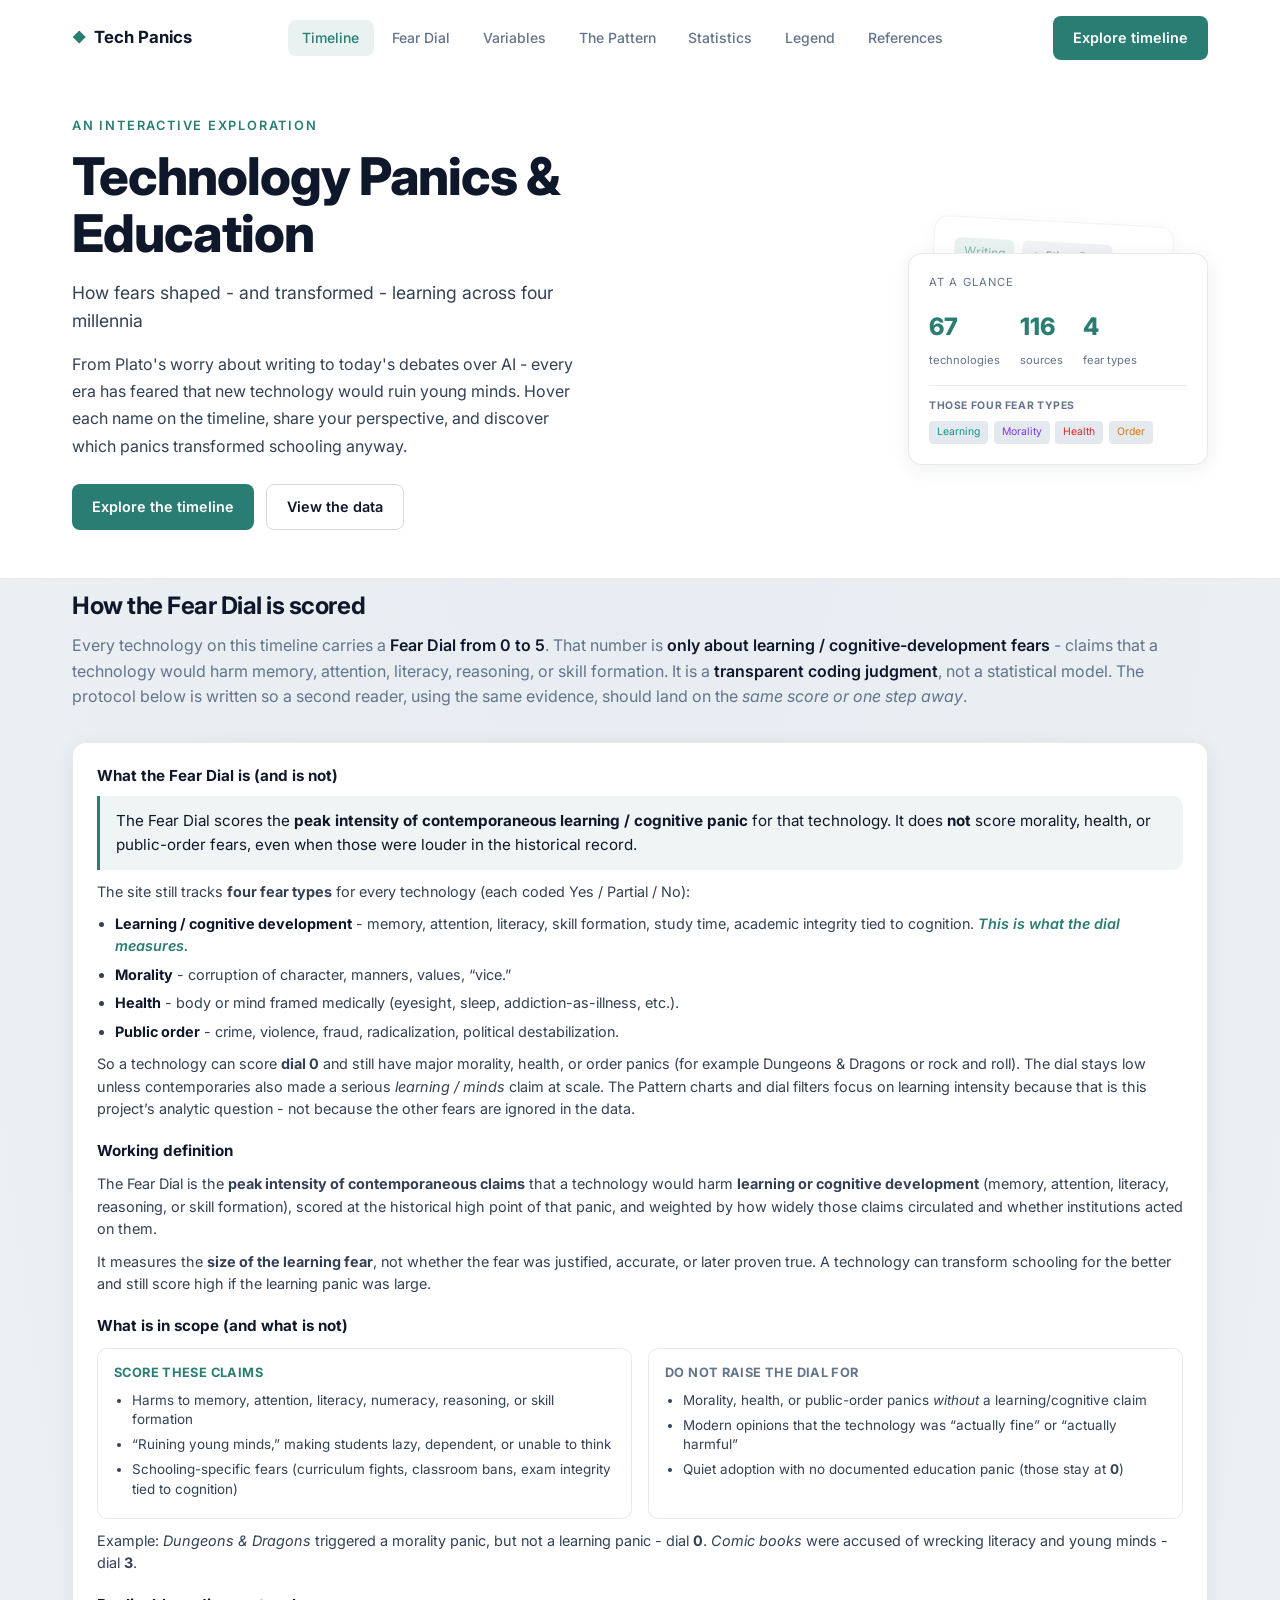
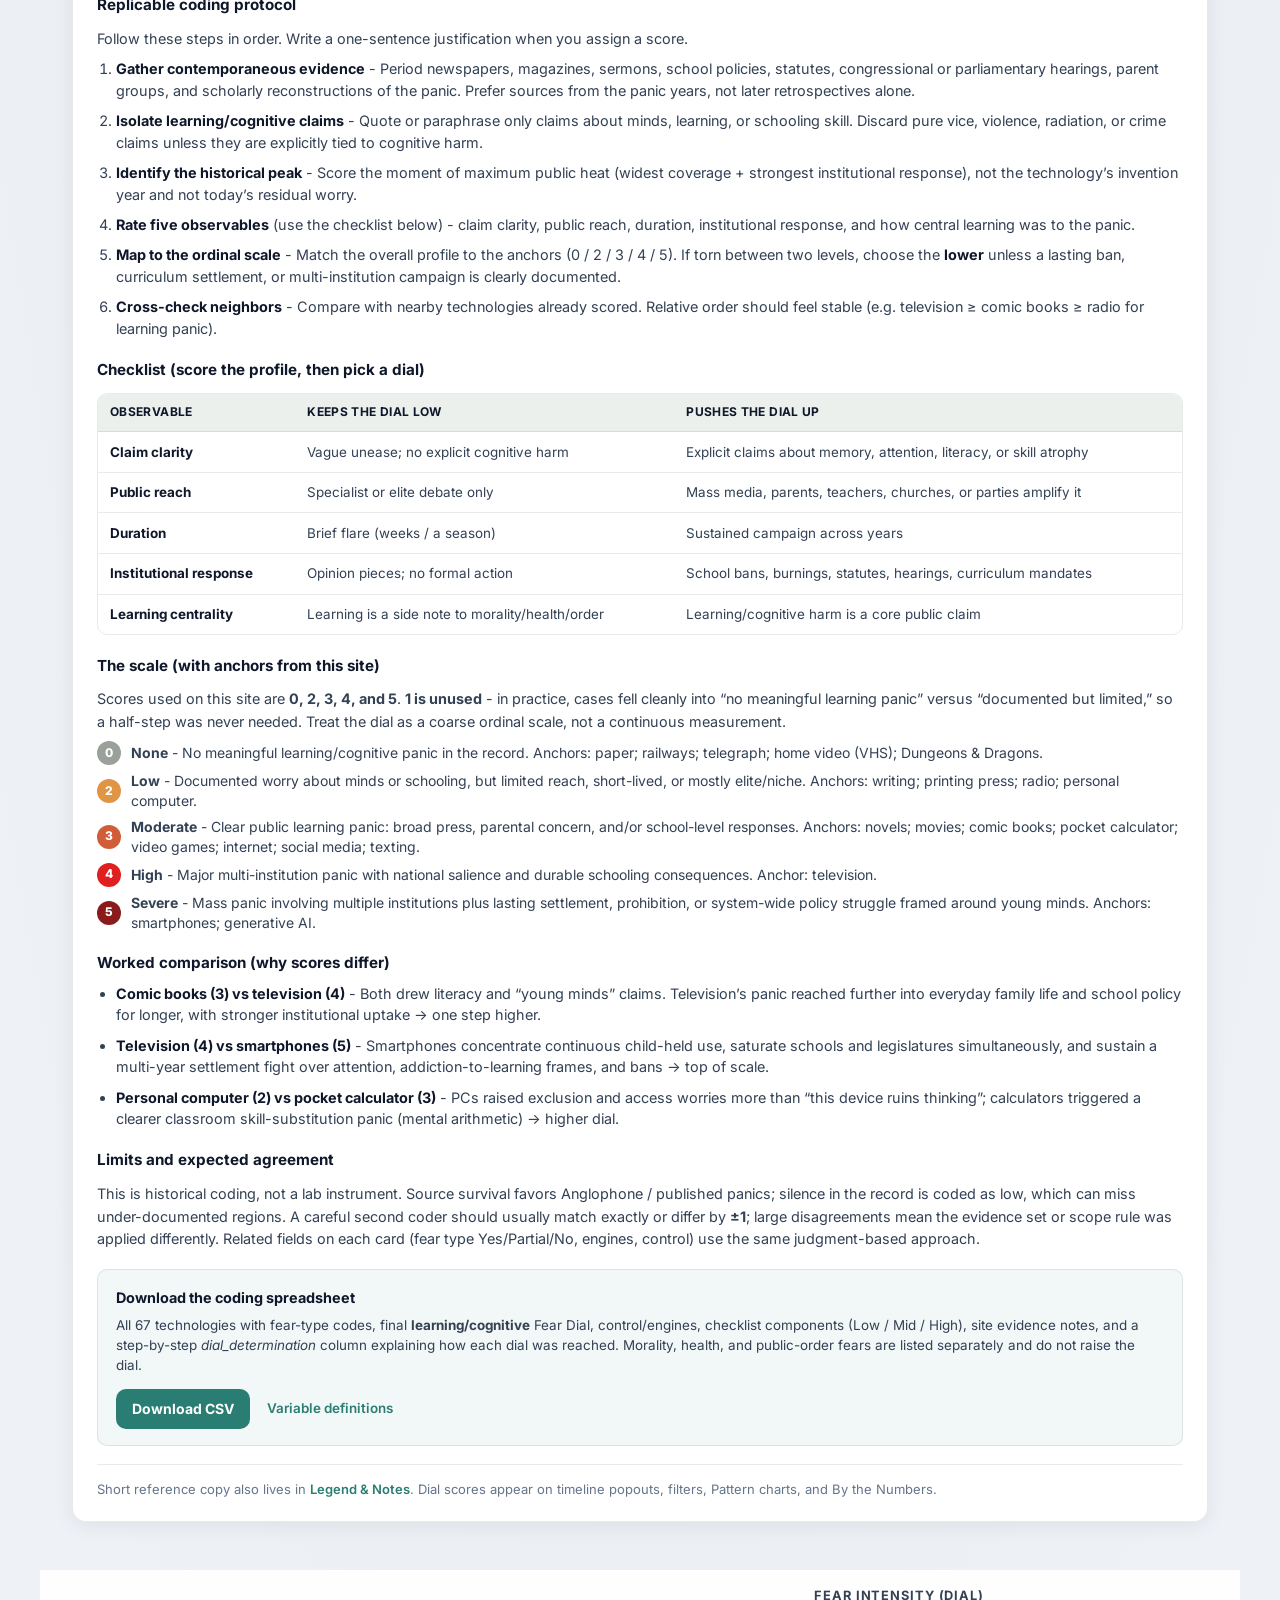
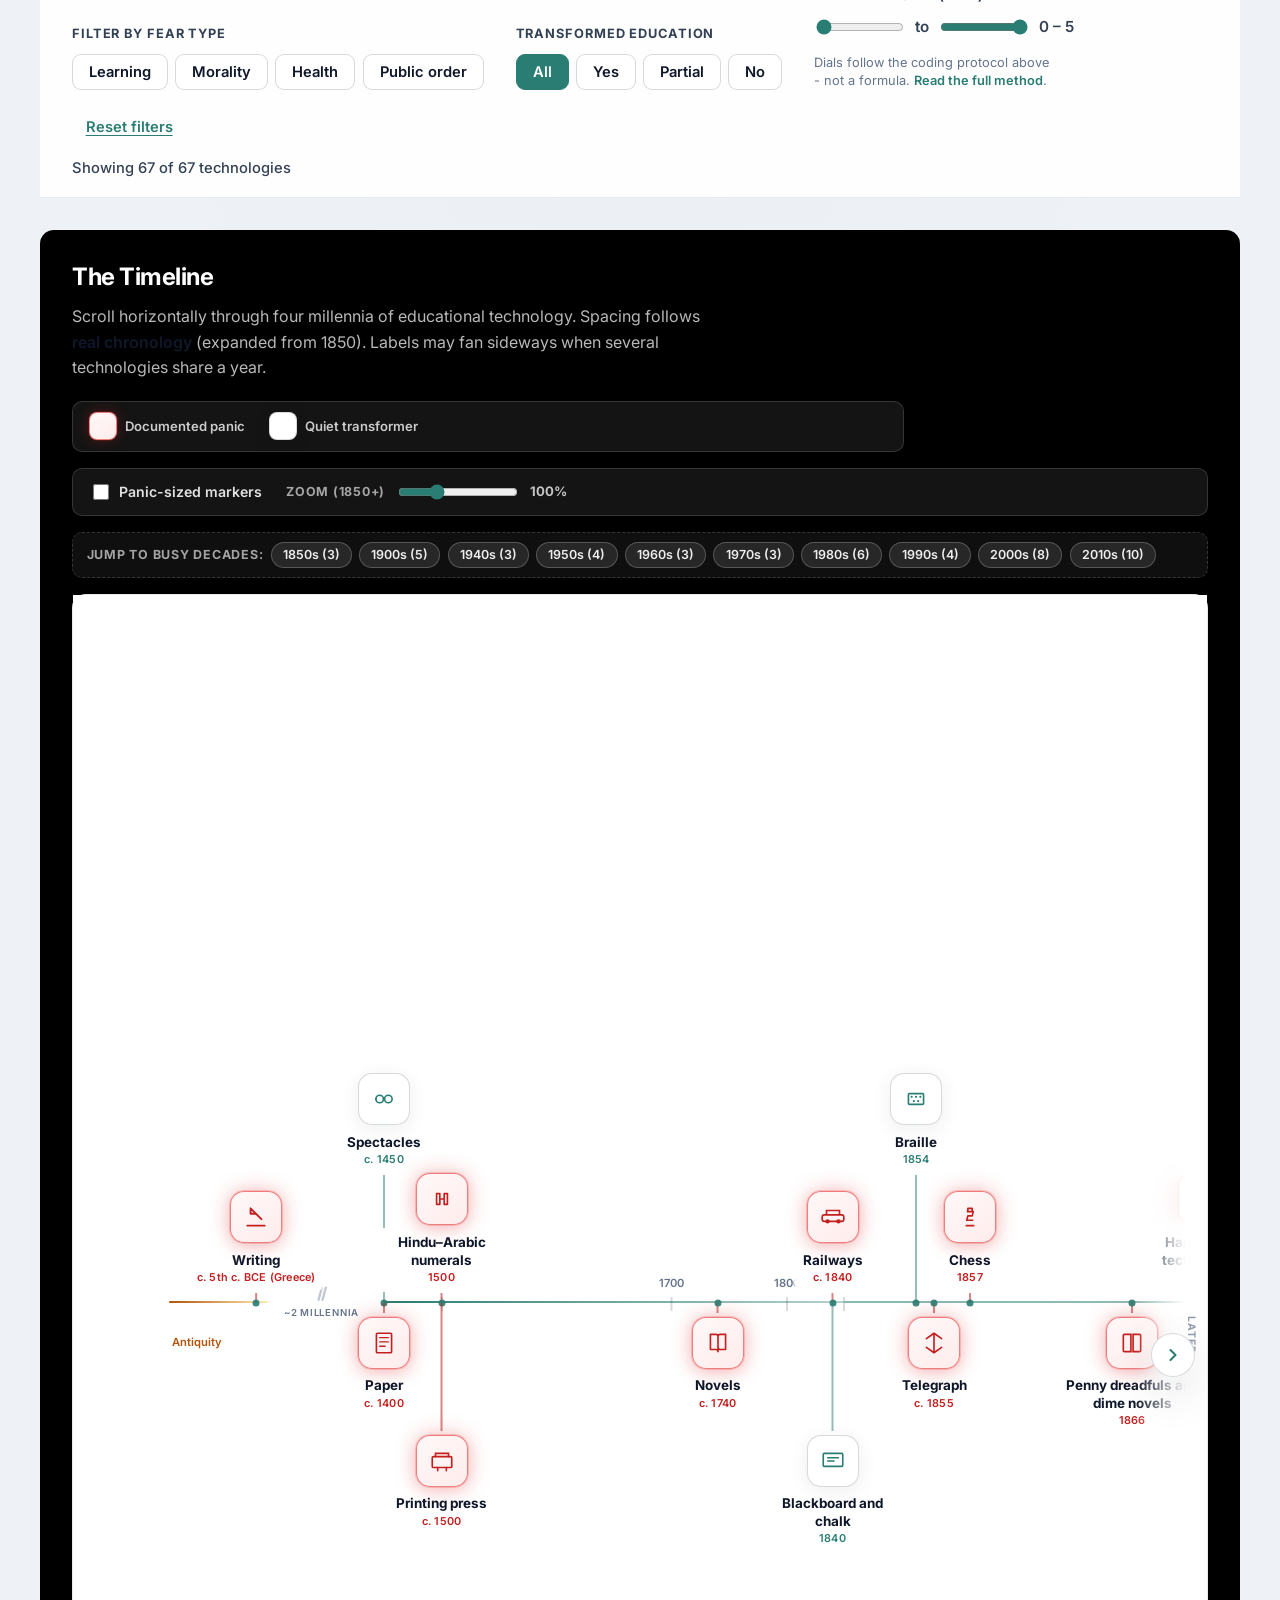
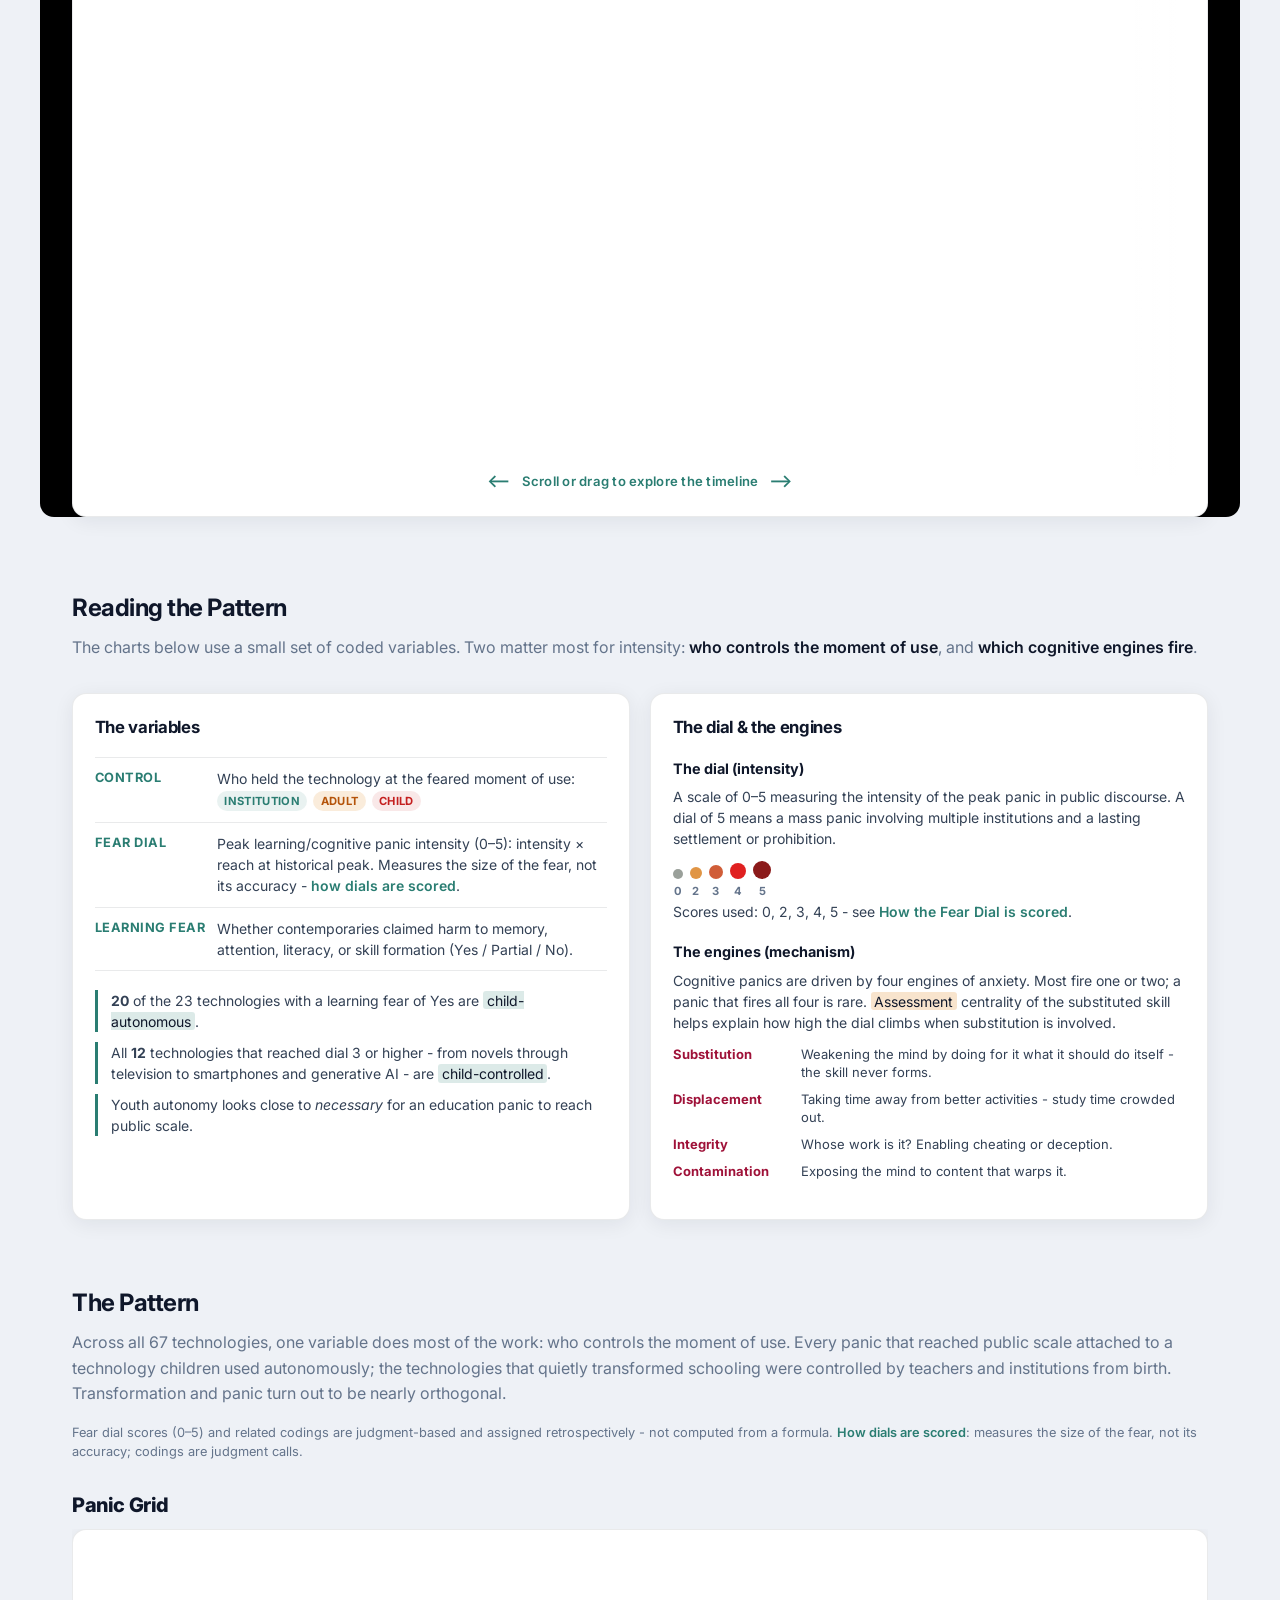
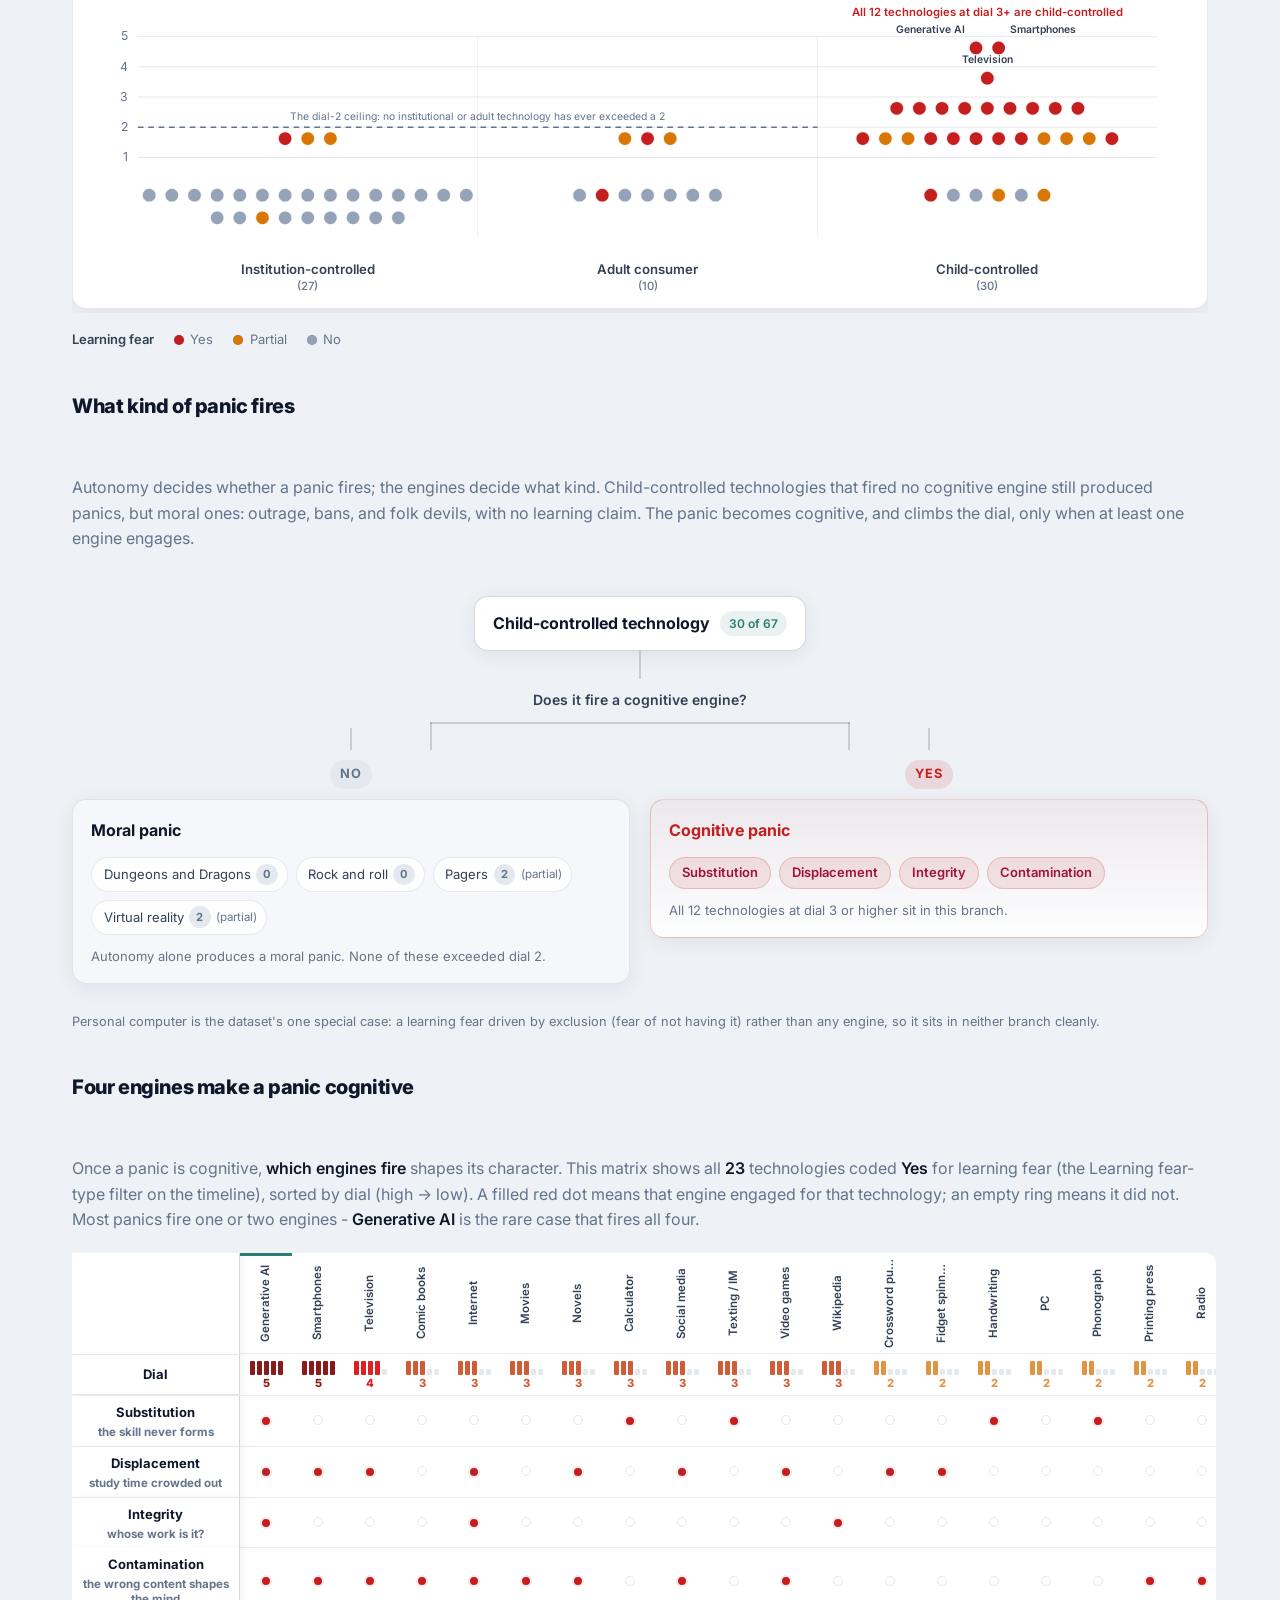
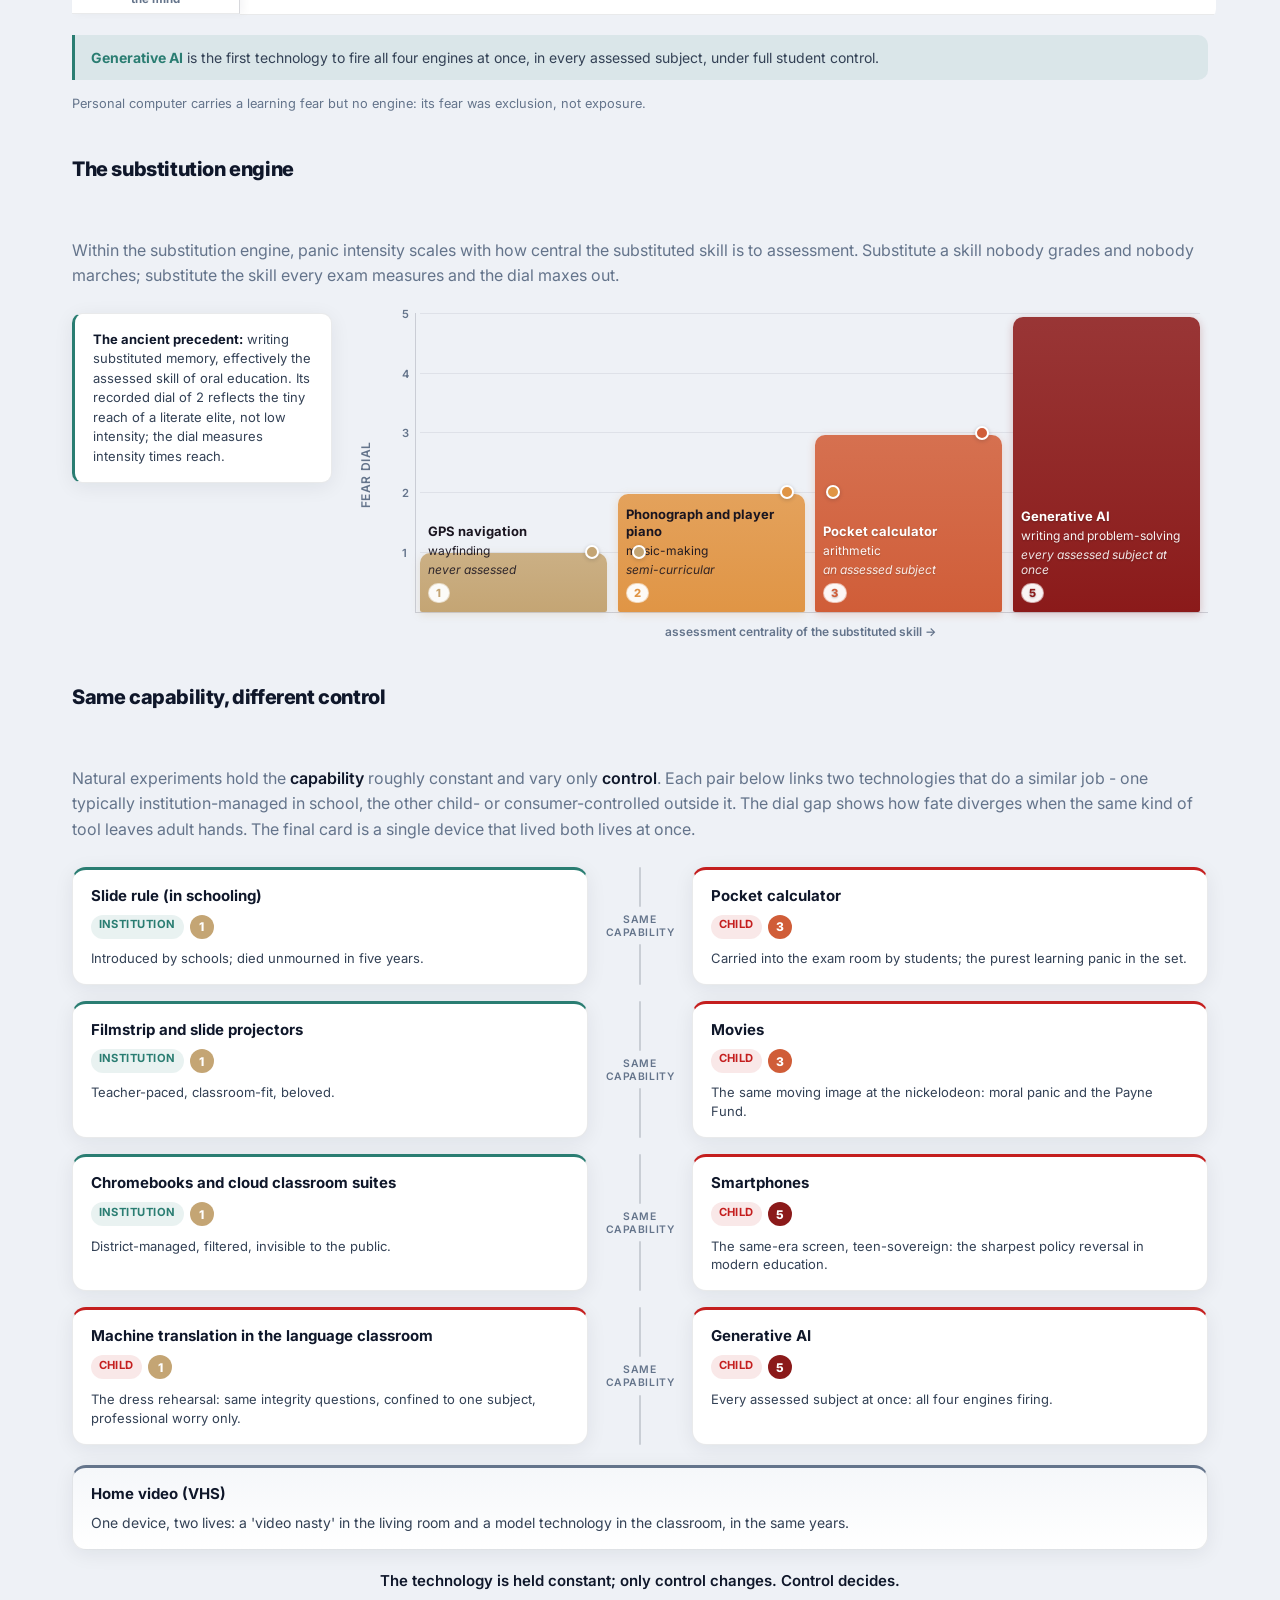
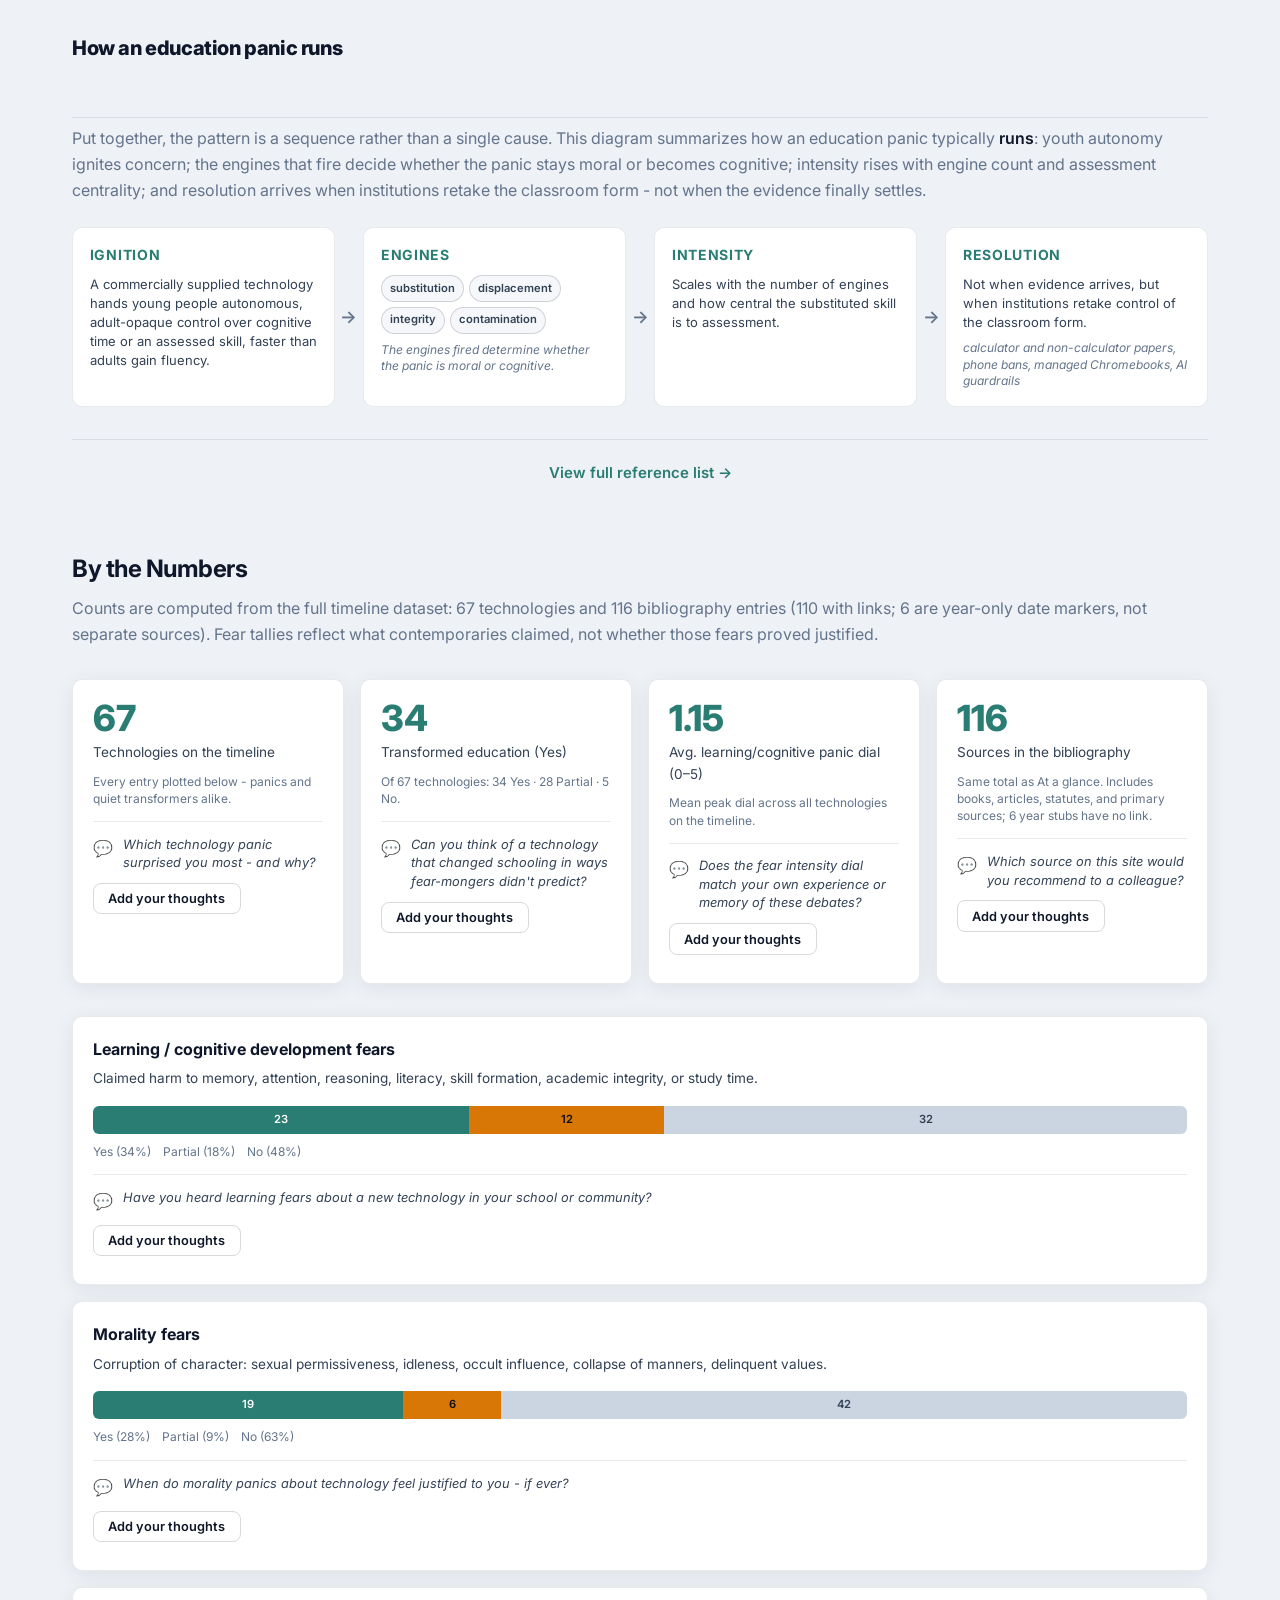
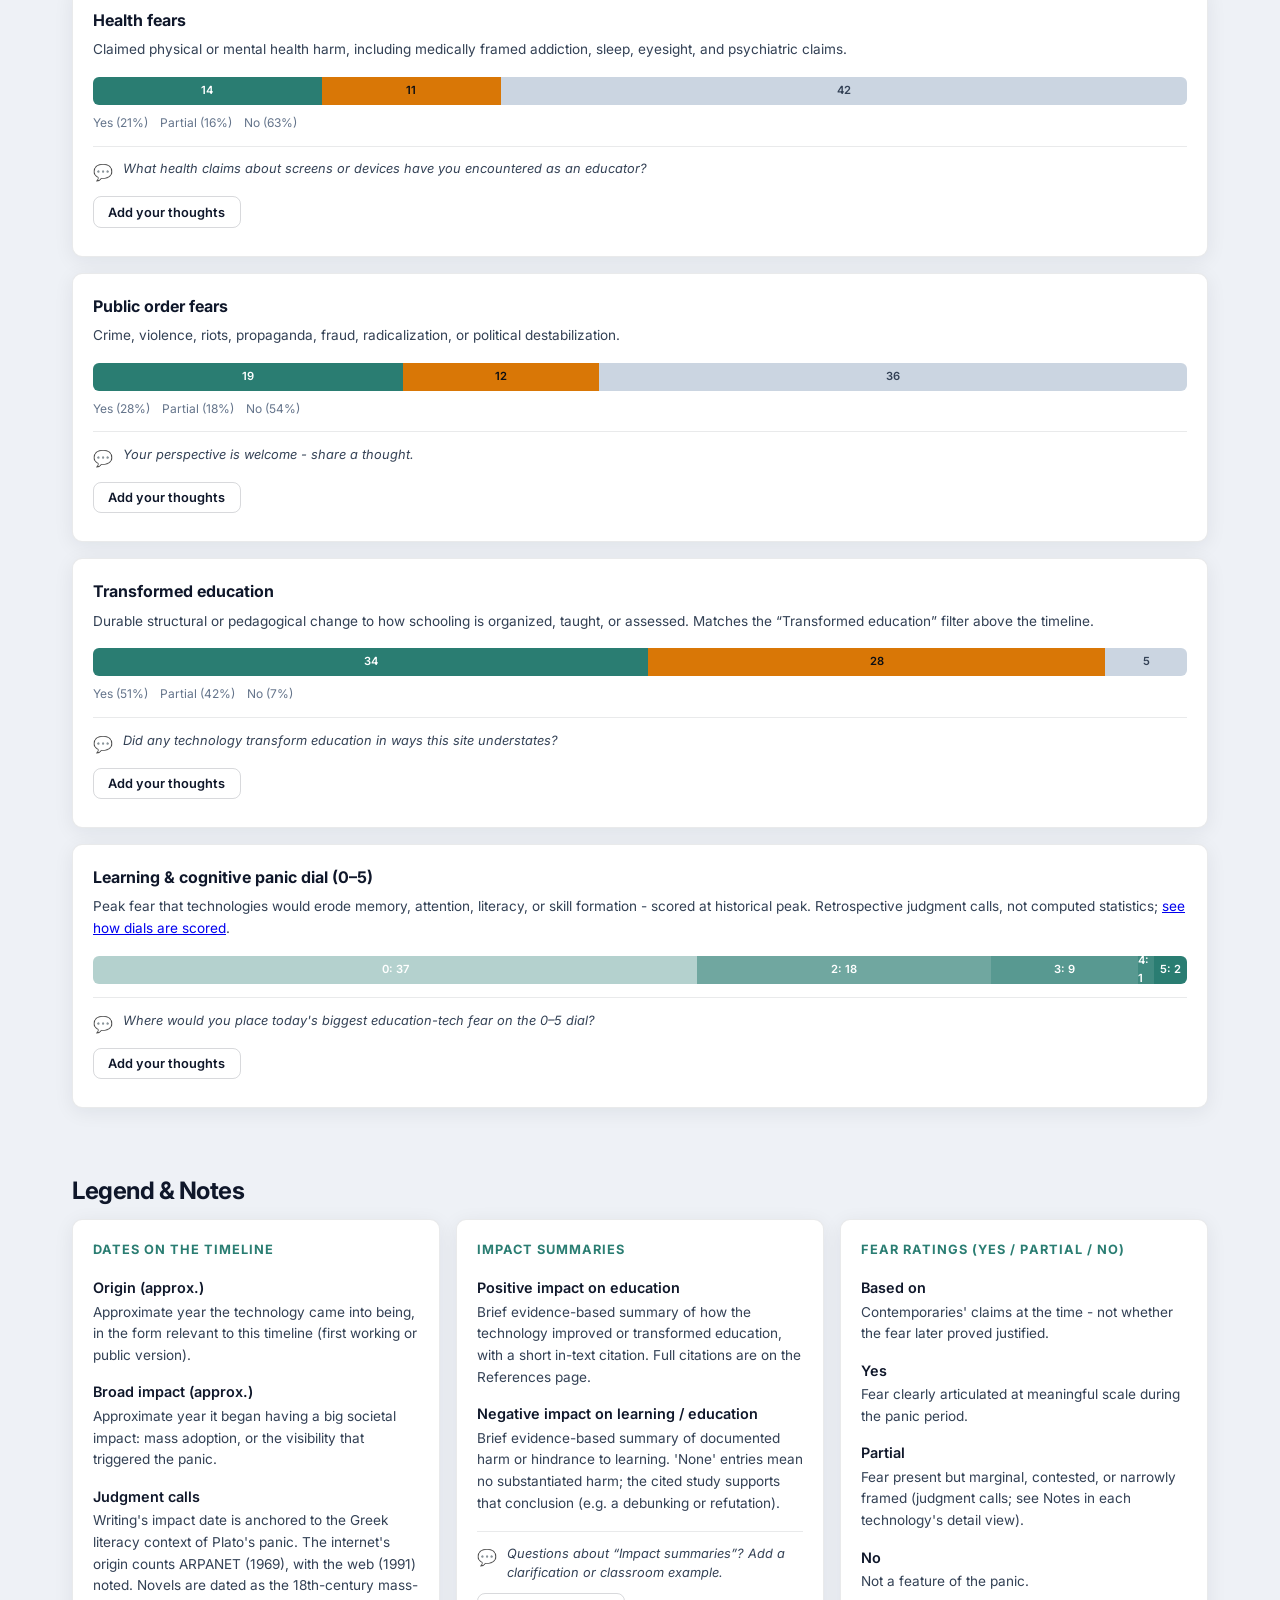
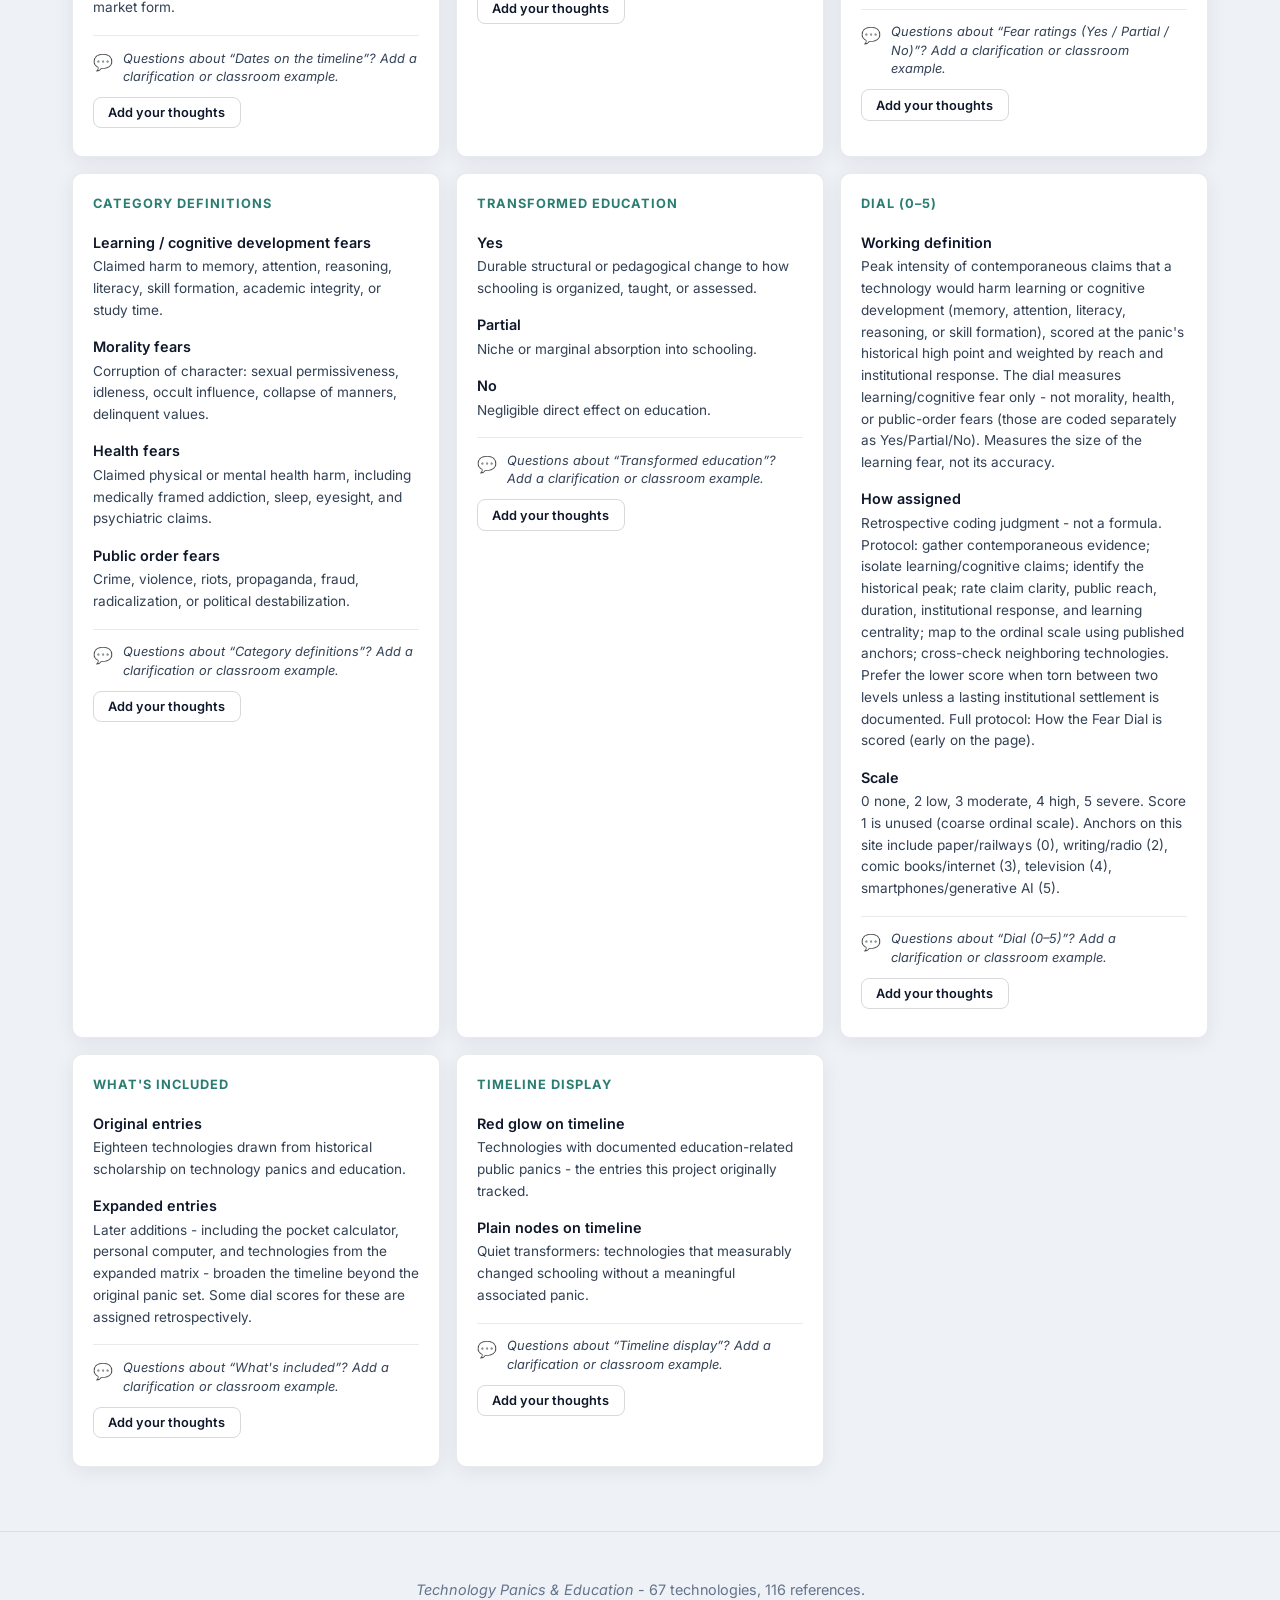
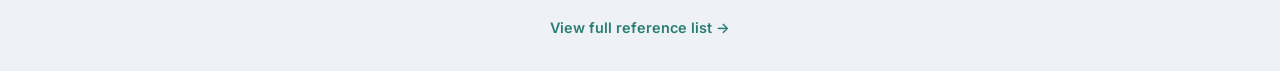
==== commit a88d4b5c: "Replace em dashes with plain punctuation across the site. Keep date-range en dashes; regenerate the " ====
--- a/index.html
+++ b/index.html
@@ -3,7 +3,7 @@
 <head>
   <meta charset="UTF-8">
   <meta name="viewport" content="width=device-width, initial-scale=1.0">
-  <title>Technology Panics & Education — Interactive Timeline</title>
+  <title>Technology Panics & Education - Interactive Timeline</title>
   <link rel="preconnect" href="https://fonts.googleapis.com">
   <link rel="preconnect" href="https://fonts.gstatic.com" crossorigin>
   <link href="https://fonts.googleapis.com/css2?family=Inter:wght@400;500;600;700;800&display=swap" rel="stylesheet">
@@ -34,7 +34,7 @@
         <h1 id="hero-title">Technology Panics & Education</h1>
         <p id="hero-subtitle" class="hero-subtitle"></p>
         <p class="hero-intro">
-          From Plato's worry about writing to today's debates over AI — every era has feared
+          From Plato's worry about writing to today's debates over AI - every era has feared
           that new technology would ruin young minds. Hover each name on the timeline, share your
           perspective, and discover which panics transformed schooling anyway.
         </p>
@@ -74,7 +74,7 @@
       <h2 id="fear-dial-method-heading" class="section-title">How the Fear Dial is scored</h2>
       <p class="section-desc">
         Every technology on this timeline carries a <strong>Fear Dial from 0 to 5</strong>.
-        That number is <strong>only about learning / cognitive-development fears</strong> —
+        That number is <strong>only about learning / cognitive-development fears</strong> - 
         claims that a technology would harm memory, attention, literacy, reasoning, or skill formation.
         It is a <strong>transparent coding judgment</strong>, not a statistical model.
         The protocol below is written so a second reader, using the same evidence, should land on the
@@ -82,7 +82,7 @@
       </p>
 
       <div class="dial-method-card">
-        <h3 class="dial-method-card__title">What the Fear Dial is — and what it is not</h3>
+        <h3 class="dial-method-card__title">What the Fear Dial is (and is not)</h3>
         <p class="dial-method-definition">
           The Fear Dial scores the <strong>peak intensity of contemporaneous learning / cognitive panic</strong>
           for that technology. It does <strong>not</strong> score morality, health, or public-order fears,
@@ -93,17 +93,17 @@
           (each coded Yes / Partial / No):
         </p>
         <ul class="dial-method-fear-types">
-          <li><strong>Learning / cognitive development</strong> — memory, attention, literacy, skill formation, study time, academic integrity tied to cognition. <em>This is what the dial measures.</em></li>
-          <li><strong>Morality</strong> — corruption of character, manners, values, “vice.”</li>
-          <li><strong>Health</strong> — body or mind framed medically (eyesight, sleep, addiction-as-illness, etc.).</li>
-          <li><strong>Public order</strong> — crime, violence, fraud, radicalization, political destabilization.</li>
+          <li><strong>Learning / cognitive development</strong> - memory, attention, literacy, skill formation, study time, academic integrity tied to cognition. <em>This is what the dial measures.</em></li>
+          <li><strong>Morality</strong> - corruption of character, manners, values, “vice.”</li>
+          <li><strong>Health</strong> - body or mind framed medically (eyesight, sleep, addiction-as-illness, etc.).</li>
+          <li><strong>Public order</strong> - crime, violence, fraud, radicalization, political destabilization.</li>
         </ul>
         <p>
           So a technology can score <strong>dial 0</strong> and still have major morality, health, or order panics
           (for example Dungeons &amp; Dragons or rock and roll). The dial stays low unless contemporaries also
           made a serious <em>learning / minds</em> claim at scale.
           The Pattern charts and dial filters focus on learning intensity because that is this project’s
-          analytic question — not because the other fears are ignored in the data.
+          analytic question - not because the other fears are ignored in the data.
         </p>
 
         <h3 class="dial-method-card__title">Working definition</h3>
@@ -120,7 +120,7 @@
           still score high if the learning panic was large.
         </p>
 
-        <h3 class="dial-method-card__title">What is in scope — and what is not</h3>
+        <h3 class="dial-method-card__title">What is in scope (and what is not)</h3>
         <div class="dial-method-scope">
           <div class="dial-method-scope__col dial-method-scope__col--in">
             <h4>Score these claims</h4>
@@ -140,8 +140,8 @@
           </div>
         </div>
         <p>
-          Example: <em>Dungeons &amp; Dragons</em> triggered a morality panic, but not a learning panic —
-          dial <strong>0</strong>. <em>Comic books</em> were accused of wrecking literacy and young minds —
+          Example: <em>Dungeons &amp; Dragons</em> triggered a morality panic, but not a learning panic - 
+          dial <strong>0</strong>. <em>Comic books</em> were accused of wrecking literacy and young minds - 
           dial <strong>3</strong>.
         </p>
 
@@ -149,32 +149,32 @@
         <p>Follow these steps in order. Write a one-sentence justification when you assign a score.</p>
         <ol class="dial-method-steps">
           <li>
-            <strong>Gather contemporaneous evidence</strong> — Period newspapers, magazines, sermons,
+            <strong>Gather contemporaneous evidence</strong> - Period newspapers, magazines, sermons,
             school policies, statutes, congressional or parliamentary hearings, parent groups, and
             scholarly reconstructions of the panic. Prefer sources from the panic years, not later
             retrospectives alone.
           </li>
           <li>
-            <strong>Isolate learning/cognitive claims</strong> — Quote or paraphrase only claims about
+            <strong>Isolate learning/cognitive claims</strong> - Quote or paraphrase only claims about
             minds, learning, or schooling skill. Discard pure vice, violence, radiation, or crime
             claims unless they are explicitly tied to cognitive harm.
           </li>
           <li>
-            <strong>Identify the historical peak</strong> — Score the moment of maximum public heat
+            <strong>Identify the historical peak</strong> - Score the moment of maximum public heat
             (widest coverage + strongest institutional response), not the technology’s invention year
             and not today’s residual worry.
           </li>
           <li>
-            <strong>Rate five observables</strong> (use the checklist below) — claim clarity, public
+            <strong>Rate five observables</strong> (use the checklist below) - claim clarity, public
             reach, duration, institutional response, and how central learning was to the panic.
           </li>
           <li>
-            <strong>Map to the ordinal scale</strong> — Match the overall profile to the anchors
+            <strong>Map to the ordinal scale</strong> - Match the overall profile to the anchors
             (0 / 2 / 3 / 4 / 5). If torn between two levels, choose the <strong>lower</strong> unless
             a lasting ban, curriculum settlement, or multi-institution campaign is clearly documented.
           </li>
           <li>
-            <strong>Cross-check neighbors</strong> — Compare with nearby technologies already scored.
+            <strong>Cross-check neighbors</strong> - Compare with nearby technologies already scored.
             Relative order should feel stable (e.g. television ≥ comic books ≥ radio for learning panic).
           </li>
         </ol>
@@ -222,35 +222,35 @@
         <h3 class="dial-method-card__title">The scale (with anchors from this site)</h3>
         <p>
           Scores used on this site are <strong>0, 2, 3, 4, and 5</strong>.
-          <strong>1 is unused</strong> — in practice, cases fell cleanly into “no meaningful learning panic”
+          <strong>1 is unused</strong> - in practice, cases fell cleanly into “no meaningful learning panic”
           versus “documented but limited,” so a half-step was never needed. Treat the dial as a
           coarse ordinal scale, not a continuous measurement.
         </p>
         <ul class="dial-method-scale">
           <li>
             <span class="dial-method-scale__n" style="--c:#9aa09a">0</span>
-            <span><strong>None</strong> — No meaningful learning/cognitive panic in the record.
+            <span><strong>None</strong> - No meaningful learning/cognitive panic in the record.
             Anchors: paper; railways; telegraph; home video (VHS); Dungeons &amp; Dragons.</span>
           </li>
           <li>
             <span class="dial-method-scale__n" style="--c:#e09545">2</span>
-            <span><strong>Low</strong> — Documented worry about minds or schooling, but limited reach,
+            <span><strong>Low</strong> - Documented worry about minds or schooling, but limited reach,
             short-lived, or mostly elite/niche. Anchors: writing; printing press; radio; personal computer.</span>
           </li>
           <li>
             <span class="dial-method-scale__n" style="--c:#d05d38">3</span>
-            <span><strong>Moderate</strong> — Clear public learning panic: broad press, parental concern,
+            <span><strong>Moderate</strong> - Clear public learning panic: broad press, parental concern,
             and/or school-level responses. Anchors: novels; movies; comic books; pocket calculator;
             video games; internet; social media; texting.</span>
           </li>
           <li>
             <span class="dial-method-scale__n" style="--c:#e02020">4</span>
-            <span><strong>High</strong> — Major multi-institution panic with national salience and
+            <span><strong>High</strong> - Major multi-institution panic with national salience and
             durable schooling consequences. Anchor: television.</span>
           </li>
           <li>
             <span class="dial-method-scale__n" style="--c:#8b1a1a">5</span>
-            <span><strong>Severe</strong> — Mass panic involving multiple institutions plus lasting
+            <span><strong>Severe</strong> - Mass panic involving multiple institutions plus lasting
             settlement, prohibition, or system-wide policy struggle framed around young minds.
             Anchors: smartphones; generative AI.</span>
           </li>
@@ -259,17 +259,17 @@
         <h3 class="dial-method-card__title">Worked comparison (why scores differ)</h3>
         <ul class="dial-method-steps dial-method-steps--plain">
           <li>
-            <strong>Comic books (3) vs television (4)</strong> — Both drew literacy and “young minds”
+            <strong>Comic books (3) vs television (4)</strong> - Both drew literacy and “young minds”
             claims. Television’s panic reached further into everyday family life and school policy for
             longer, with stronger institutional uptake → one step higher.
           </li>
           <li>
-            <strong>Television (4) vs smartphones (5)</strong> — Smartphones concentrate continuous
+            <strong>Television (4) vs smartphones (5)</strong> - Smartphones concentrate continuous
             child-held use, saturate schools and legislatures simultaneously, and sustain a
             multi-year settlement fight over attention, addiction-to-learning frames, and bans → top of scale.
           </li>
           <li>
-            <strong>Personal computer (2) vs pocket calculator (3)</strong> — PCs raised exclusion and
+            <strong>Personal computer (2) vs pocket calculator (3)</strong> - PCs raised exclusion and
             access worries more than “this device ruins thinking”; calculators triggered a clearer
             classroom skill-substitution panic (mental arithmetic) → higher dial.
           </li>
@@ -335,7 +335,7 @@
             <span id="dial-range-display" class="dial-range-display">0 – 5</span>
           </div>
           <p class="method-footnote method-footnote--compact">
-            Dials follow the coding protocol above — not a formula.
+            Dials follow the coding protocol above - not a formula.
             <a href="#fear-dial-method">Read the full method</a>.
           </p>
         </div>
@@ -420,7 +420,7 @@
               <dt>Fear dial</dt>
               <dd>
                 Peak learning/cognitive panic intensity (0–5): intensity × reach at historical peak.
-                Measures the size of the fear, not its accuracy —
+                Measures the size of the fear, not its accuracy - 
                 <a href="#fear-dial-method">how dials are scored</a>.
               </dd>
             </div>
@@ -431,7 +431,7 @@
           </dl>
           <ul class="primer-insights">
             <li><strong>20</strong> of the 23 technologies with a learning fear of Yes are <mark>child-autonomous</mark>.</li>
-            <li>All <strong>12</strong> technologies that reached dial 3 or higher — from novels through television to smartphones and generative AI — are <mark>child-controlled</mark>.</li>
+            <li>All <strong>12</strong> technologies that reached dial 3 or higher - from novels through television to smartphones and generative AI - are <mark>child-controlled</mark>.</li>
             <li>Youth autonomy looks close to <em>necessary</em> for an education panic to reach public scale.</li>
           </ul>
         </article>
@@ -451,7 +451,7 @@
               <span class="primer-dial-scale__item" style="--c:#e02020"><i>4</i></span>
               <span class="primer-dial-scale__item" style="--c:#8b1a1a"><i>5</i></span>
             </div>
-            <p class="primer-dial-note">Scores used: 0, 2, 3, 4, 5 — see <a href="#fear-dial-method">How the Fear Dial is scored</a>.</p>
+            <p class="primer-dial-note">Scores used: 0, 2, 3, 4, 5 - see <a href="#fear-dial-method">How the Fear Dial is scored</a>.</p>
           </div>
           <div class="primer-engines-block">
             <h4 class="primer-subhead">The engines (mechanism)</h4>
@@ -463,11 +463,11 @@
             <ul class="primer-engines">
               <li>
                 <span class="primer-engines__name">Substitution</span>
-                <span class="primer-engines__def">Weakening the mind by doing for it what it should do itself — the skill never forms.</span>
+                <span class="primer-engines__def">Weakening the mind by doing for it what it should do itself - the skill never forms.</span>
               </li>
               <li>
                 <span class="primer-engines__name">Displacement</span>
-                <span class="primer-engines__def">Taking time away from better activities — study time crowded out.</span>
+                <span class="primer-engines__def">Taking time away from better activities - study time crowded out.</span>
               </li>
               <li>
                 <span class="primer-engines__name">Integrity</span>
@@ -492,7 +492,7 @@
         and panic turn out to be nearly orthogonal.
       </p>
       <p class="method-footnote">
-        Fear dial scores (0–5) and related codings are judgment-based and assigned retrospectively — not computed from a formula.
+        Fear dial scores (0–5) and related codings are judgment-based and assigned retrospectively - not computed from a formula.
         <a href="#fear-dial-method">How dials are scored</a>:
         measures the size of the fear, not its accuracy; codings are judgment calls.
       </p>
@@ -517,7 +517,7 @@
 
     <section id="statistics" class="stats-section">
       <h2 class="section-title">By the Numbers</h2>
-      <p class="section-desc" id="stats-intro">Counts are computed from the full timeline dataset — every technology on the timeline and every entry on the References page. Fear tallies reflect what contemporaries claimed, not whether those fears proved justified.</p>
+      <p class="section-desc" id="stats-intro">Counts are computed from the full timeline dataset - every technology on the timeline and every entry on the References page. Fear tallies reflect what contemporaries claimed, not whether those fears proved justified.</p>
       <div class="stats-grid" id="stats-grid"></div>
       <div class="stats-detail" id="stats-detail"></div>
     </section>
@@ -537,7 +537,7 @@
   </dialog>
 
   <footer class="site-footer">
-    <p><em>Technology Panics &amp; Education</em> — 67 technologies, 116 references.</p>
+    <p><em>Technology Panics &amp; Education</em> - 67 technologies, 116 references.</p>
     <a href="references.html">View full reference list →</a>
   </footer>
 
--- a/styles.css
+++ b/styles.css
@@ -414,7 +414,7 @@
 .dial-range-label, .dial-range-display { font-size: 0.95rem; font-weight: 600; color: var(--text-secondary); }
 .filter-count { margin: 0.85rem 0 0; font-size: 0.92rem; color: var(--text-secondary); font-weight: 500; }
 
-/* Timeline — horizontal scroll */
+/* Timeline - horizontal scroll */
 .timeline-section {
   margin: 0 -2rem 4rem;
   min-height: 72vh;
@@ -1804,7 +1804,7 @@
   scroll-margin-top: 7rem;
 }
 
-/* Pattern primer — variables & engines */
+/* Pattern primer - variables & engines */
 .pattern-primer {
   margin-bottom: 3rem;
   padding-top: 0.5rem;
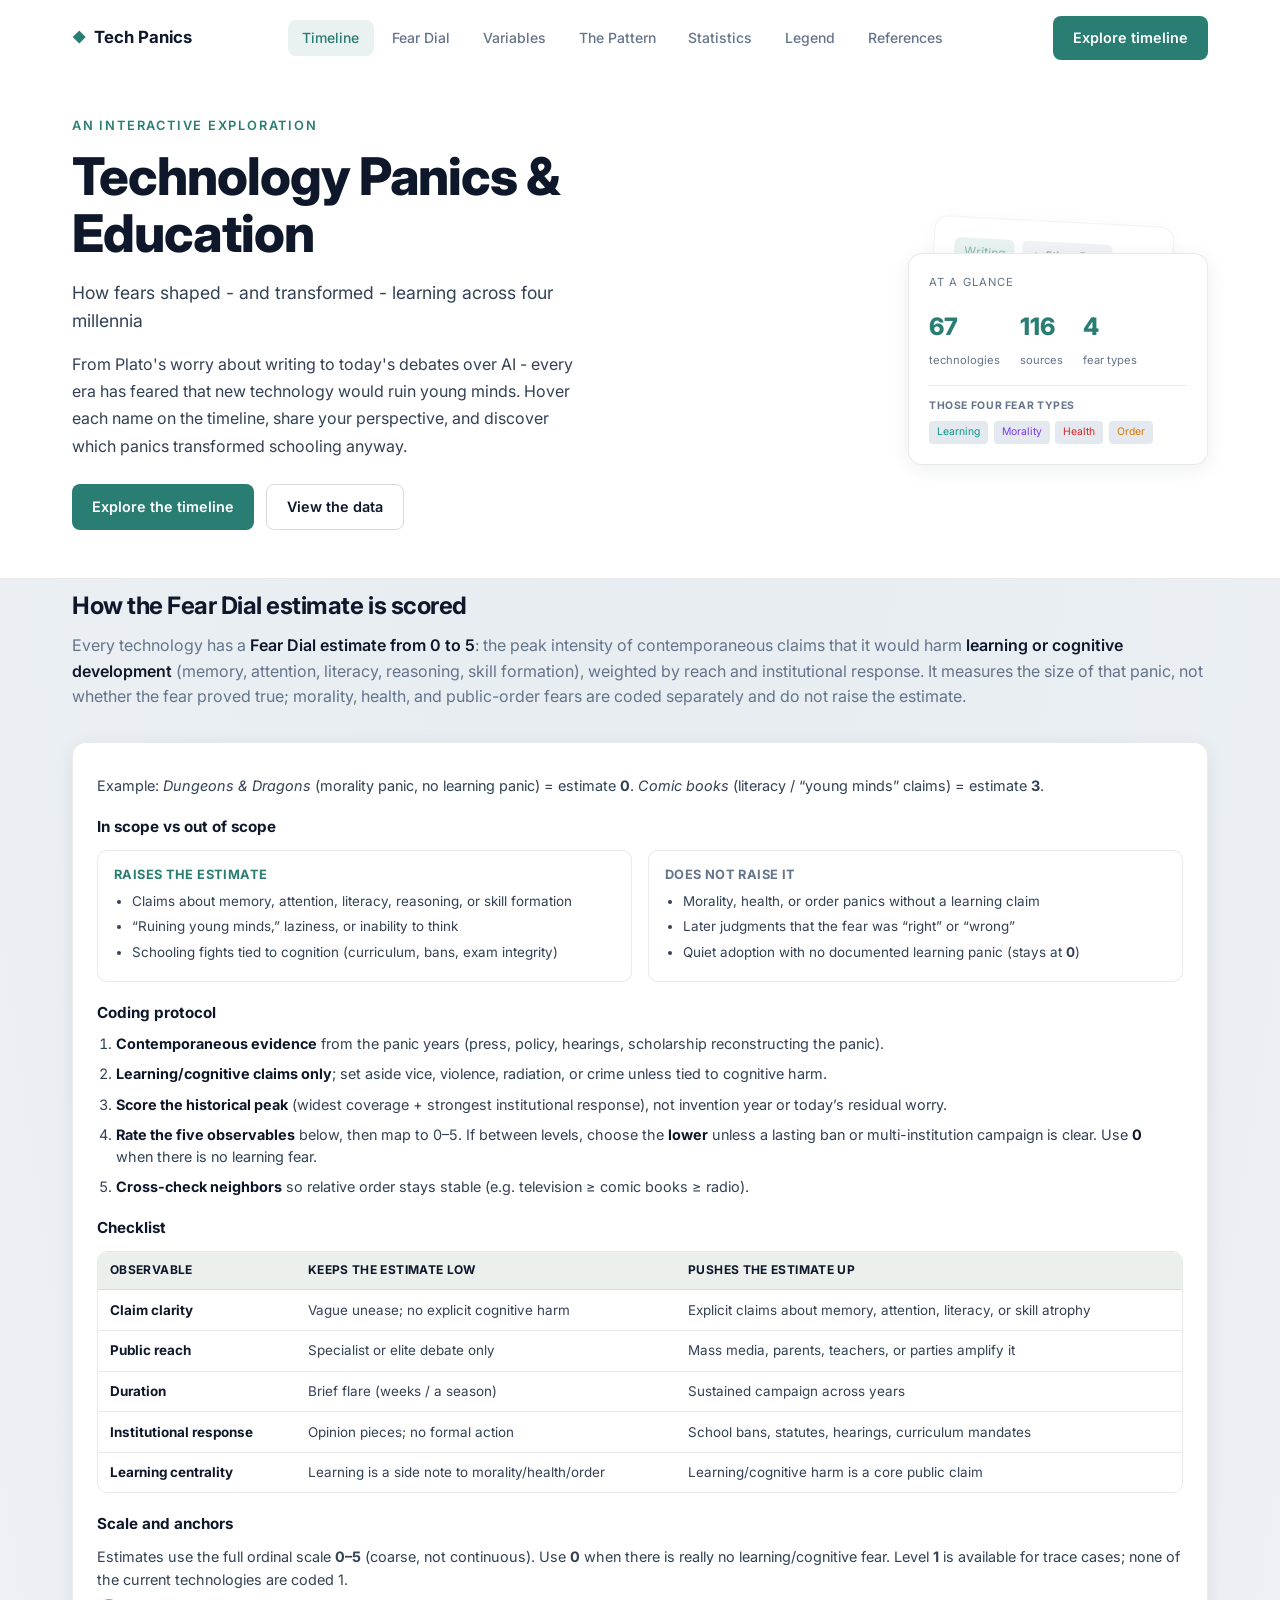
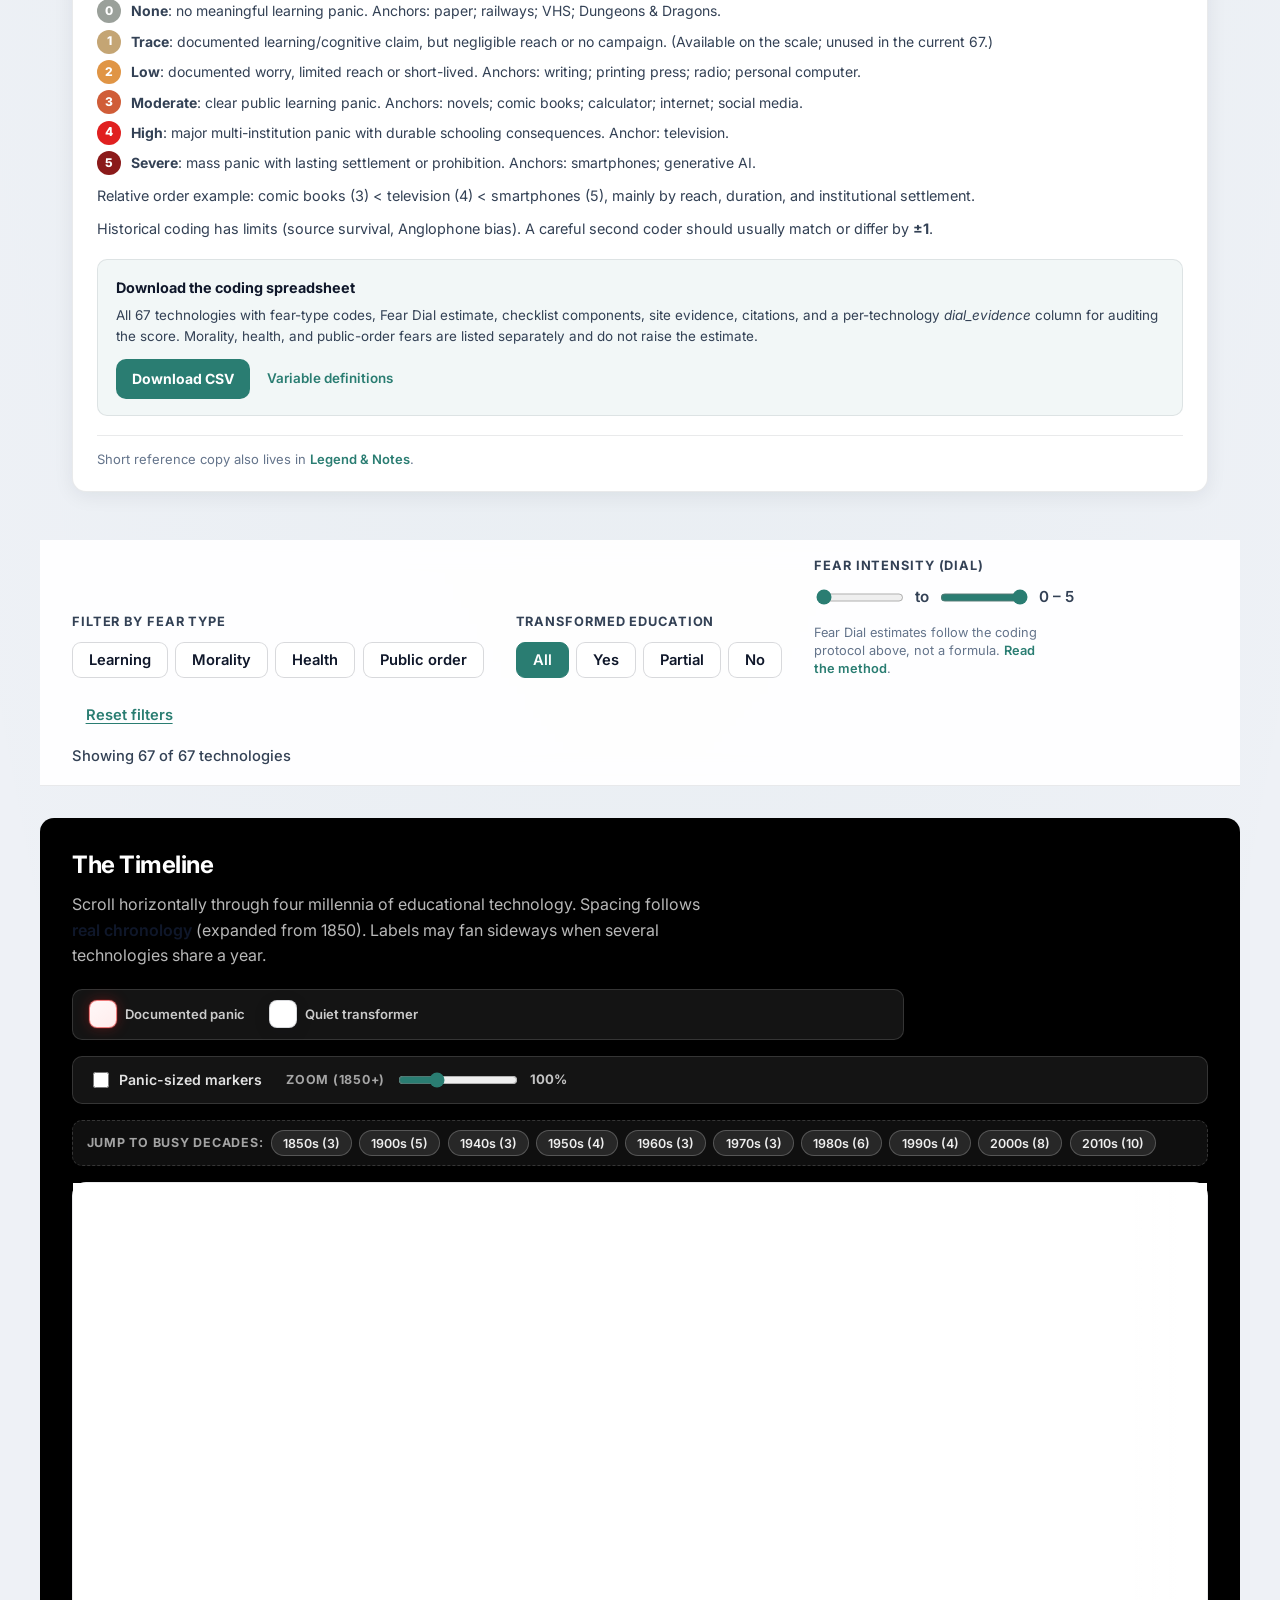
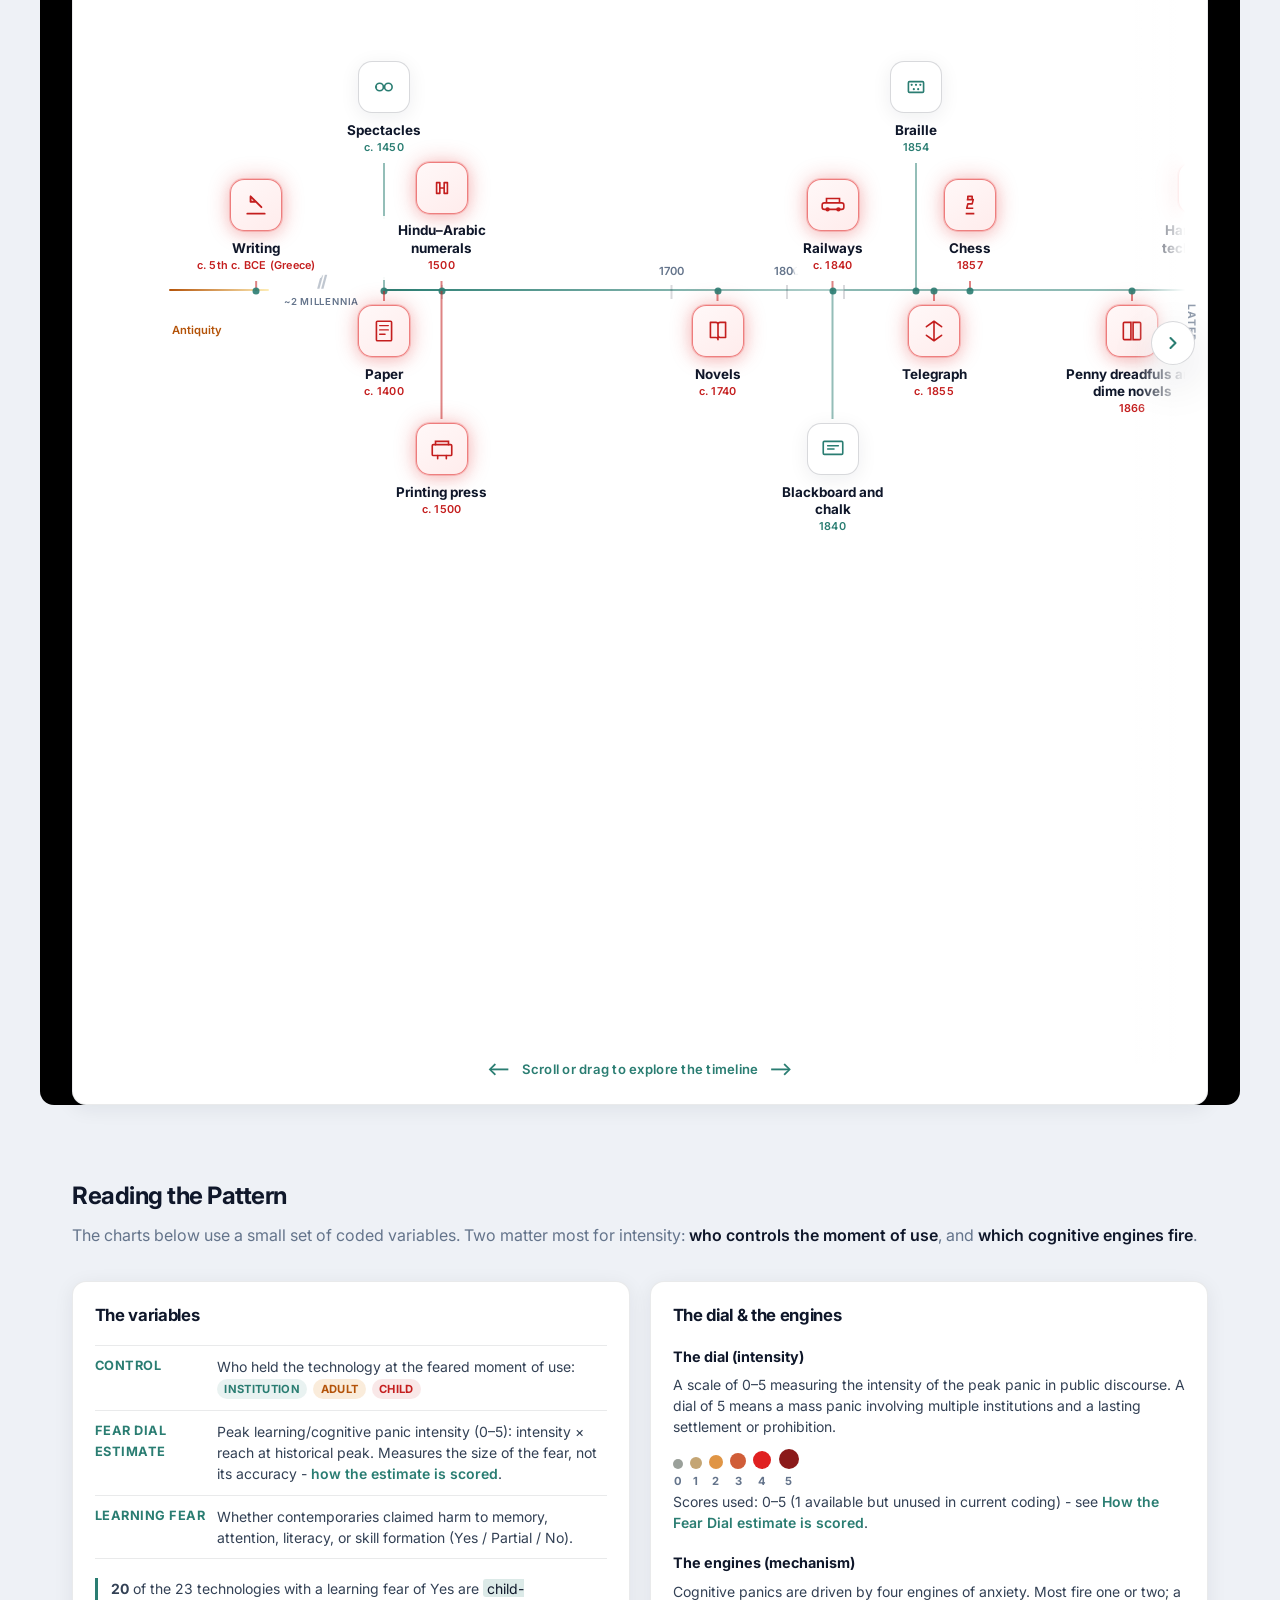
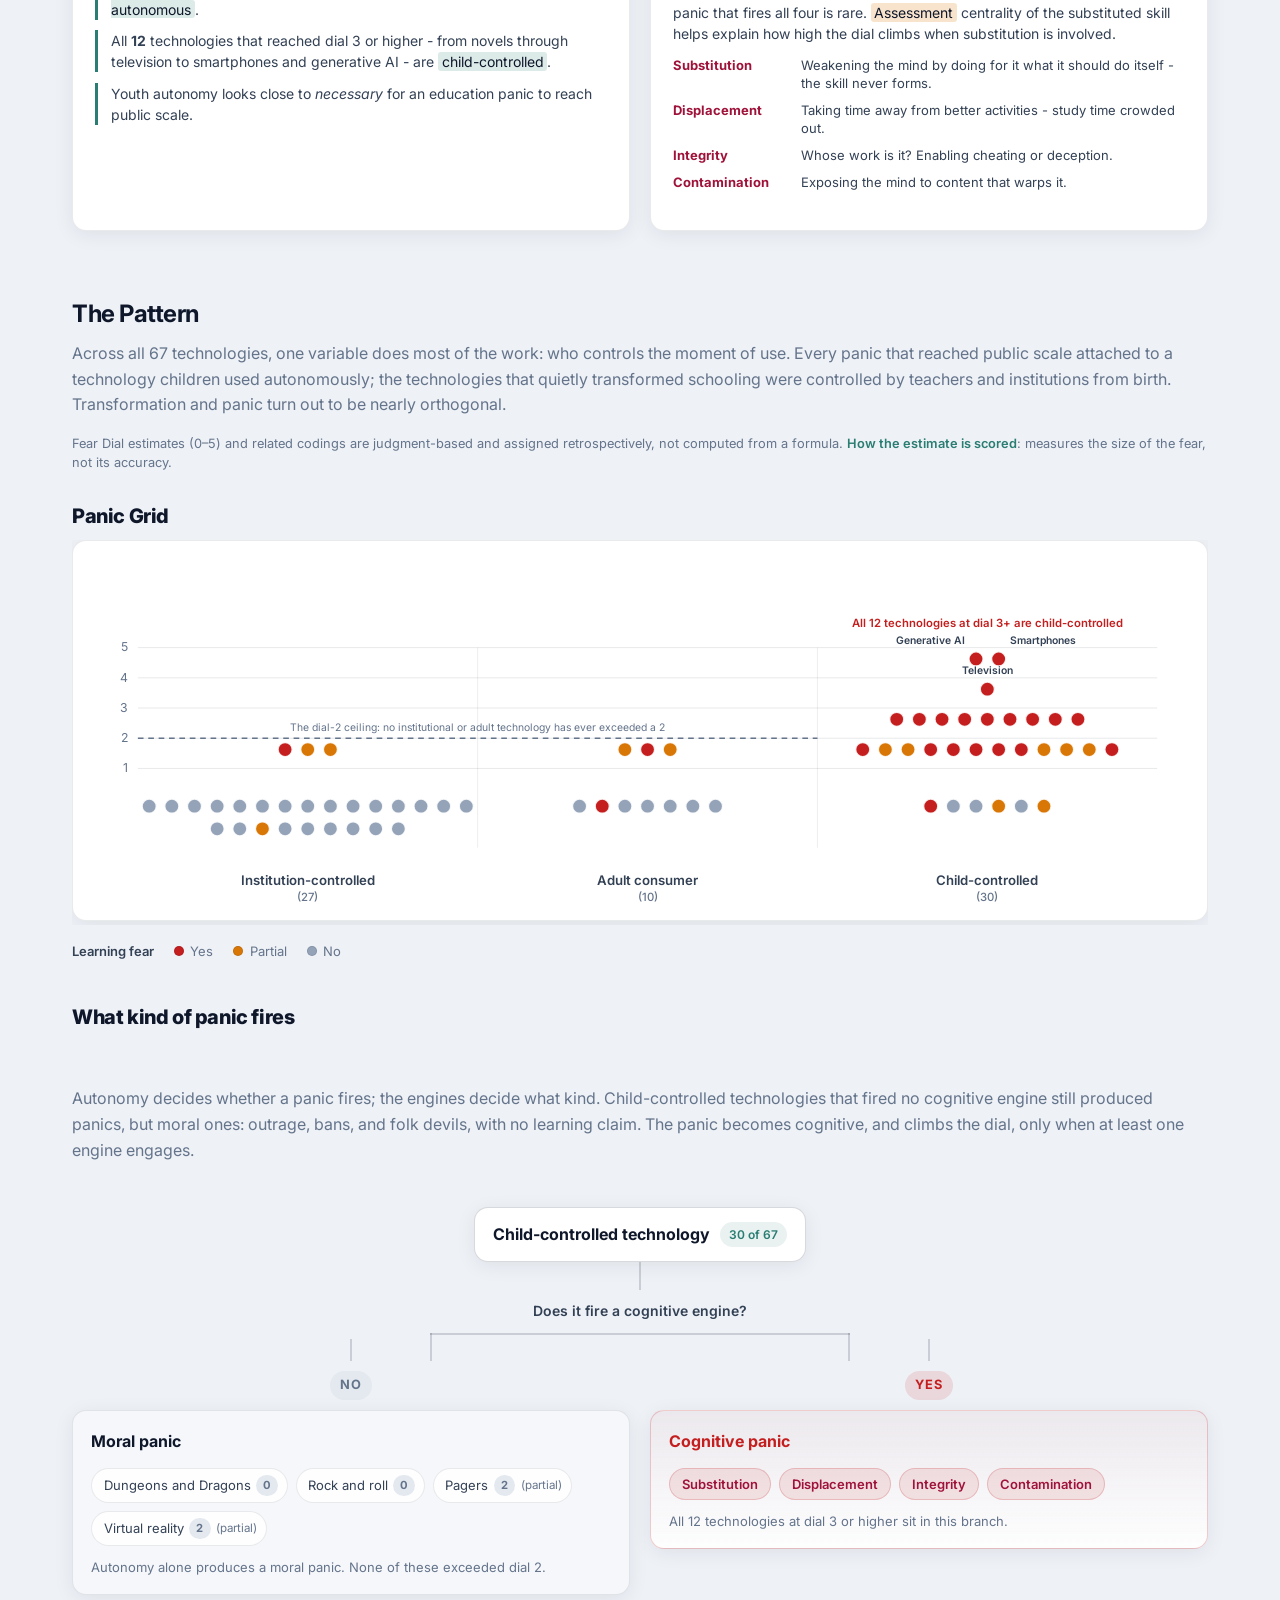
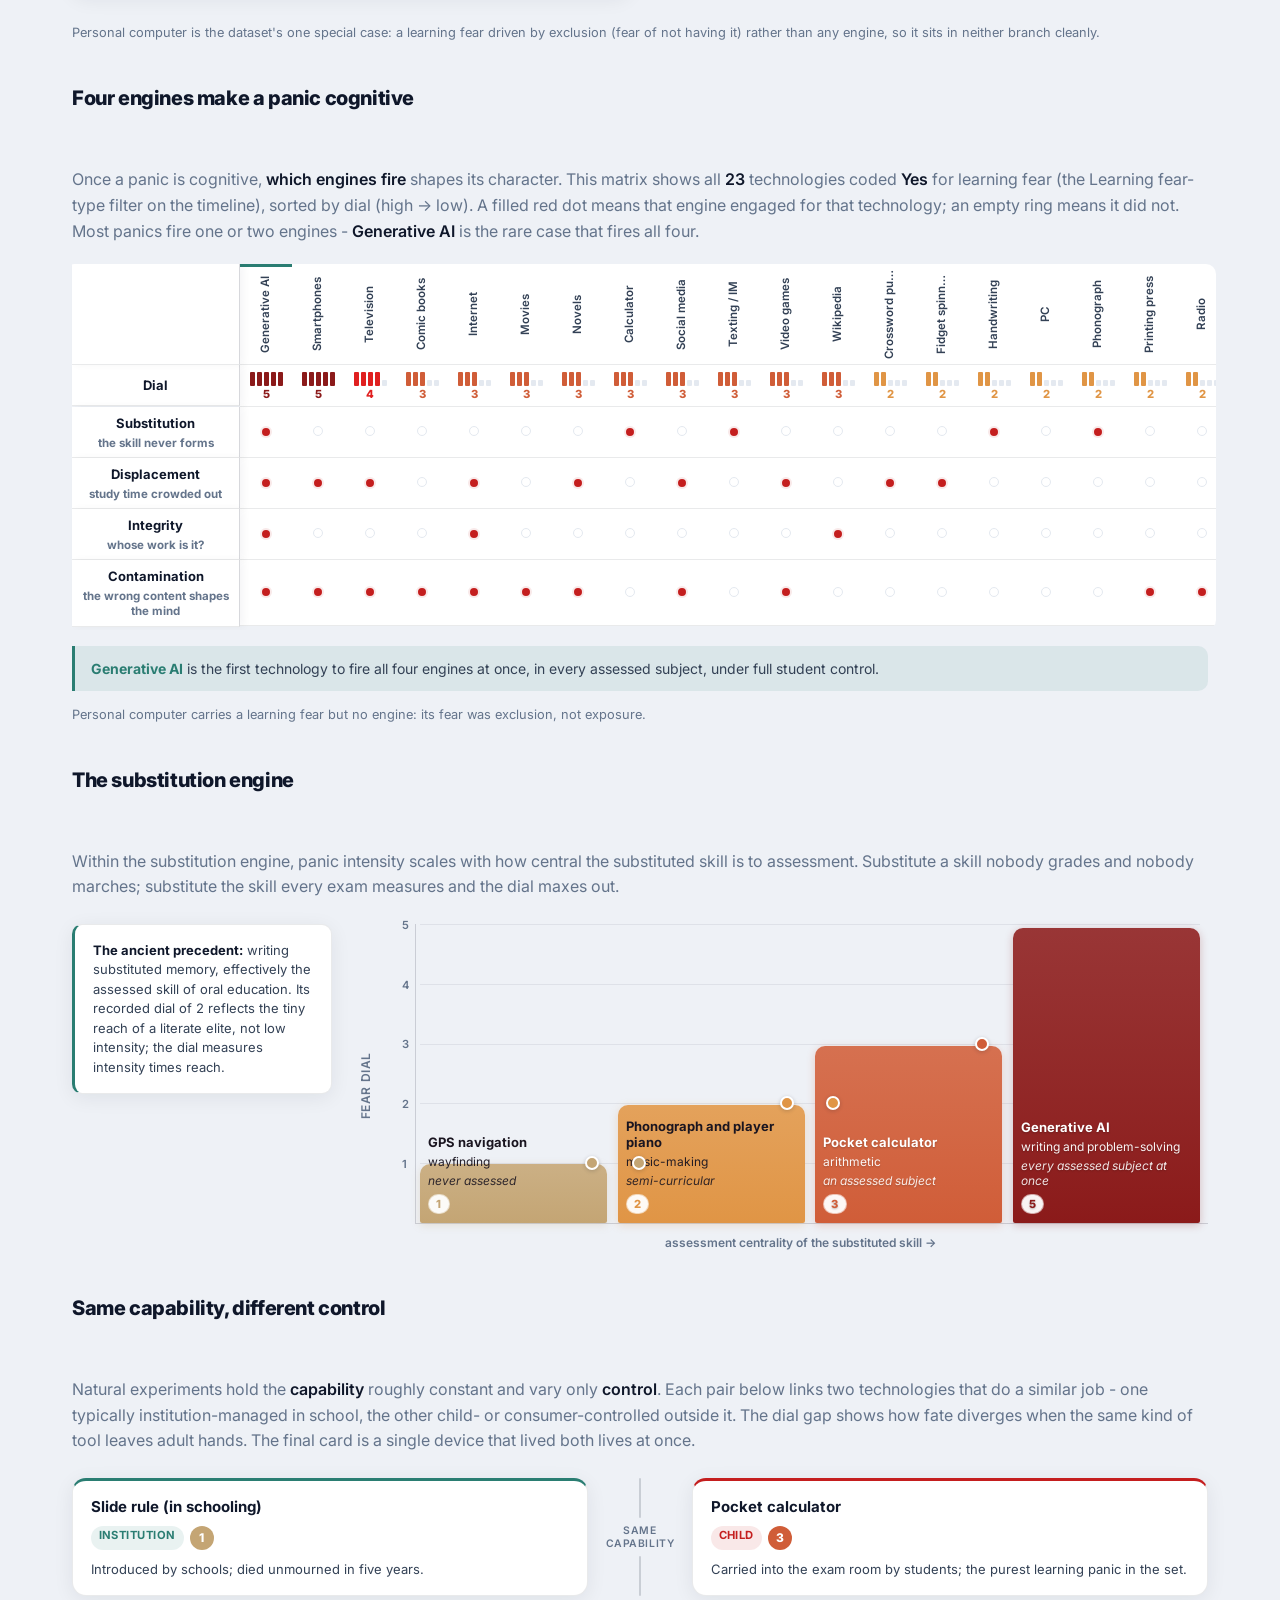
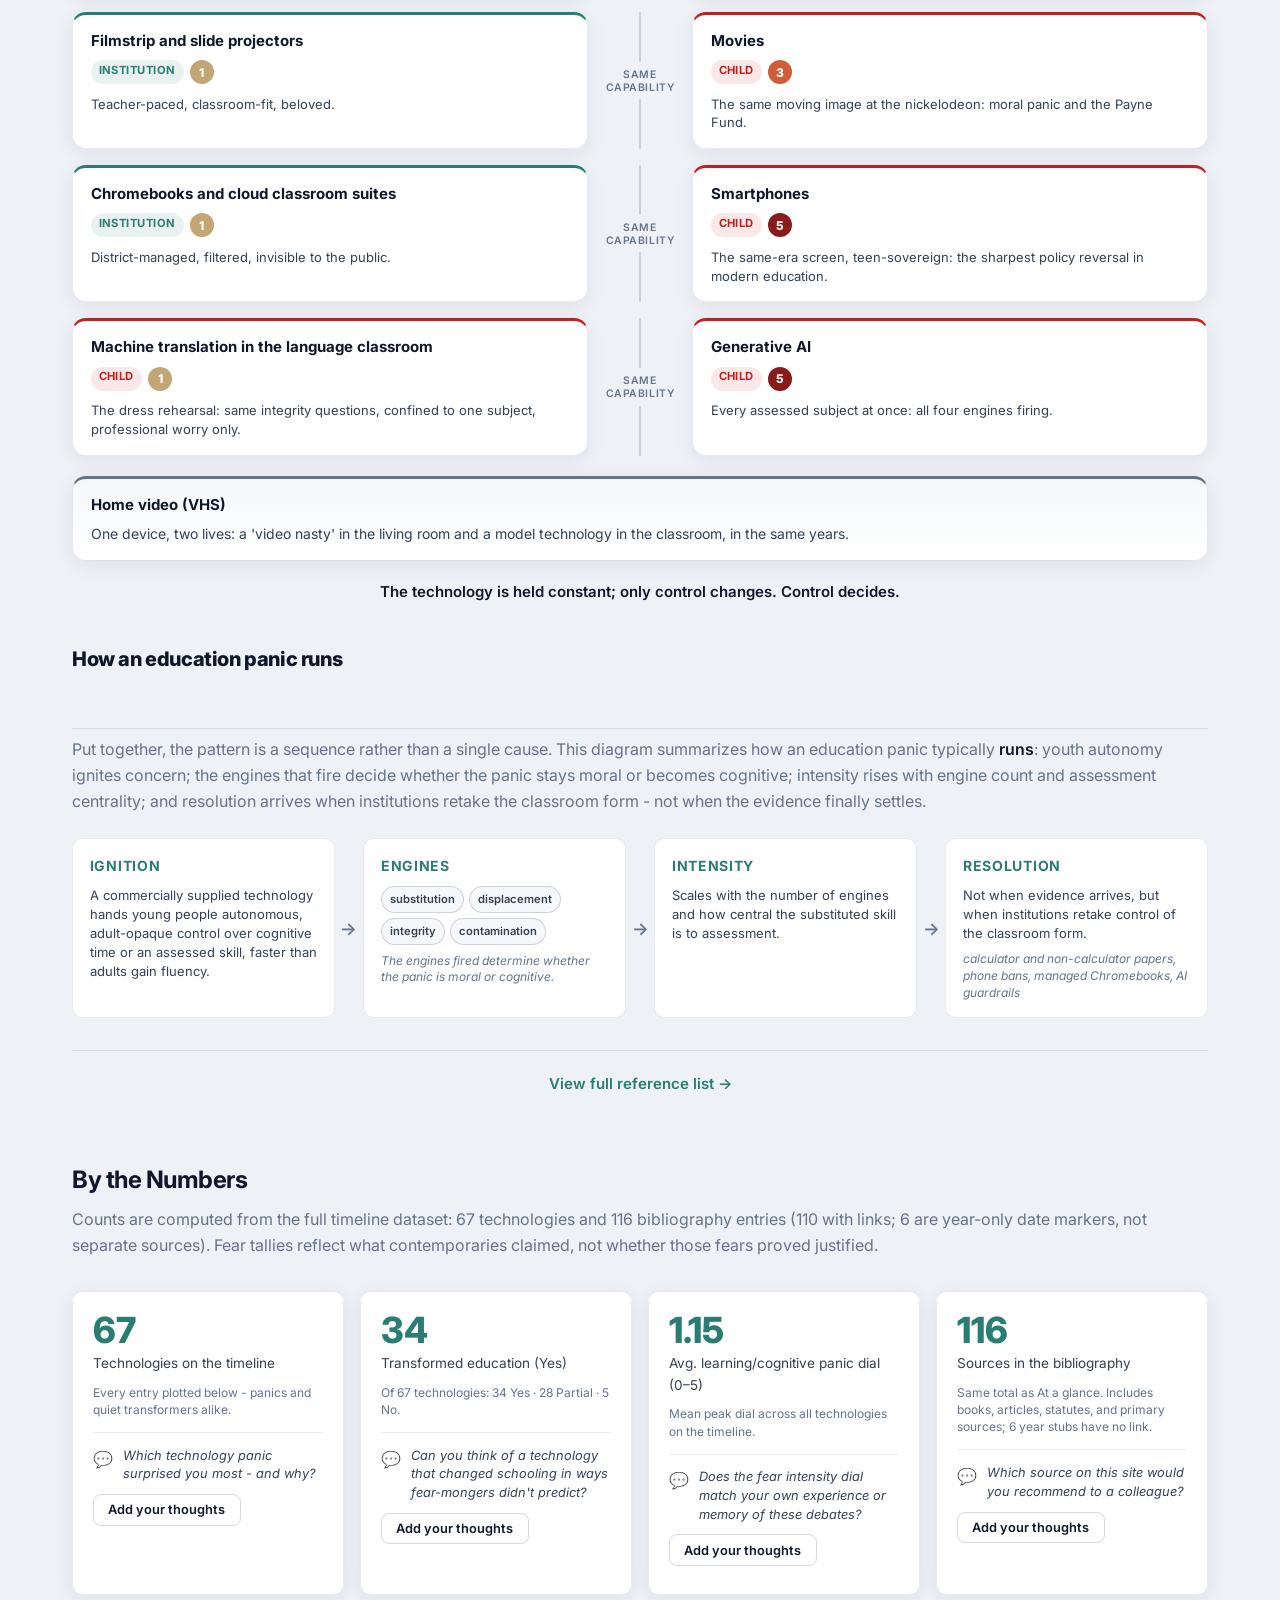
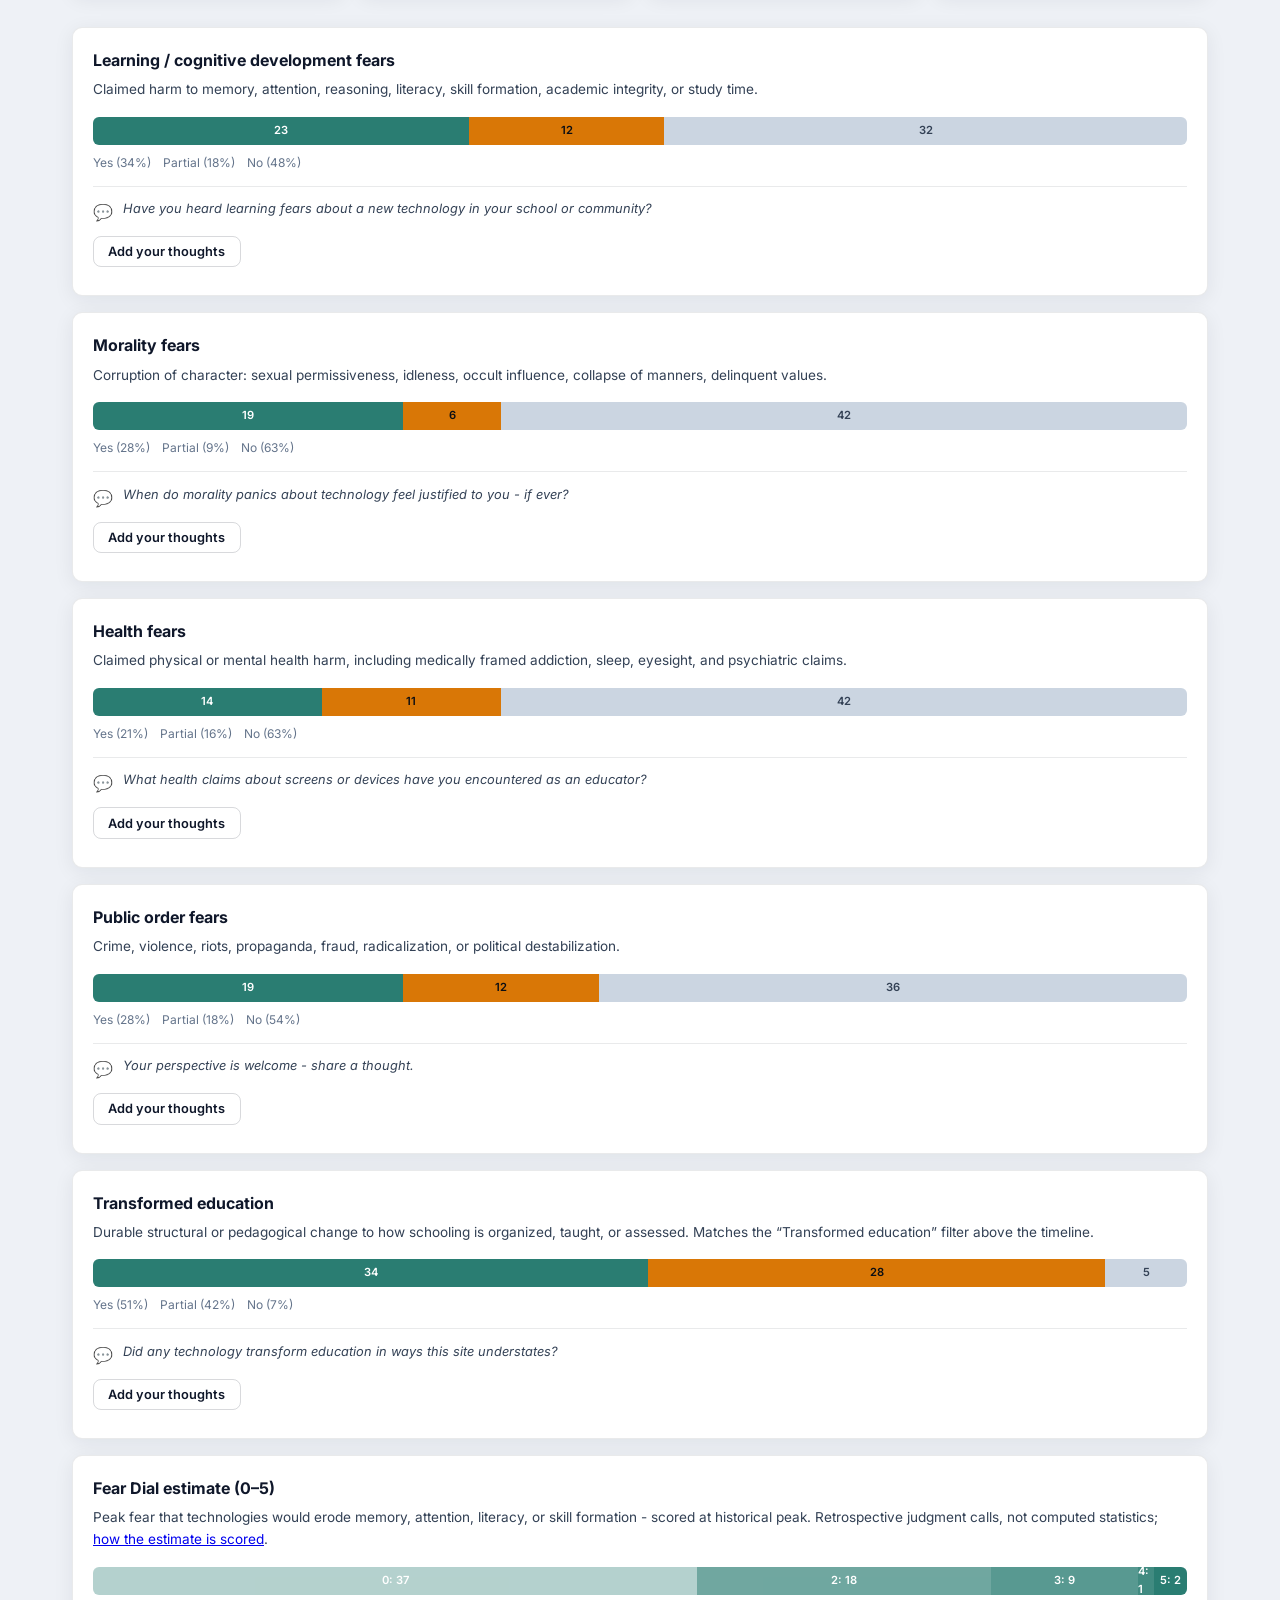
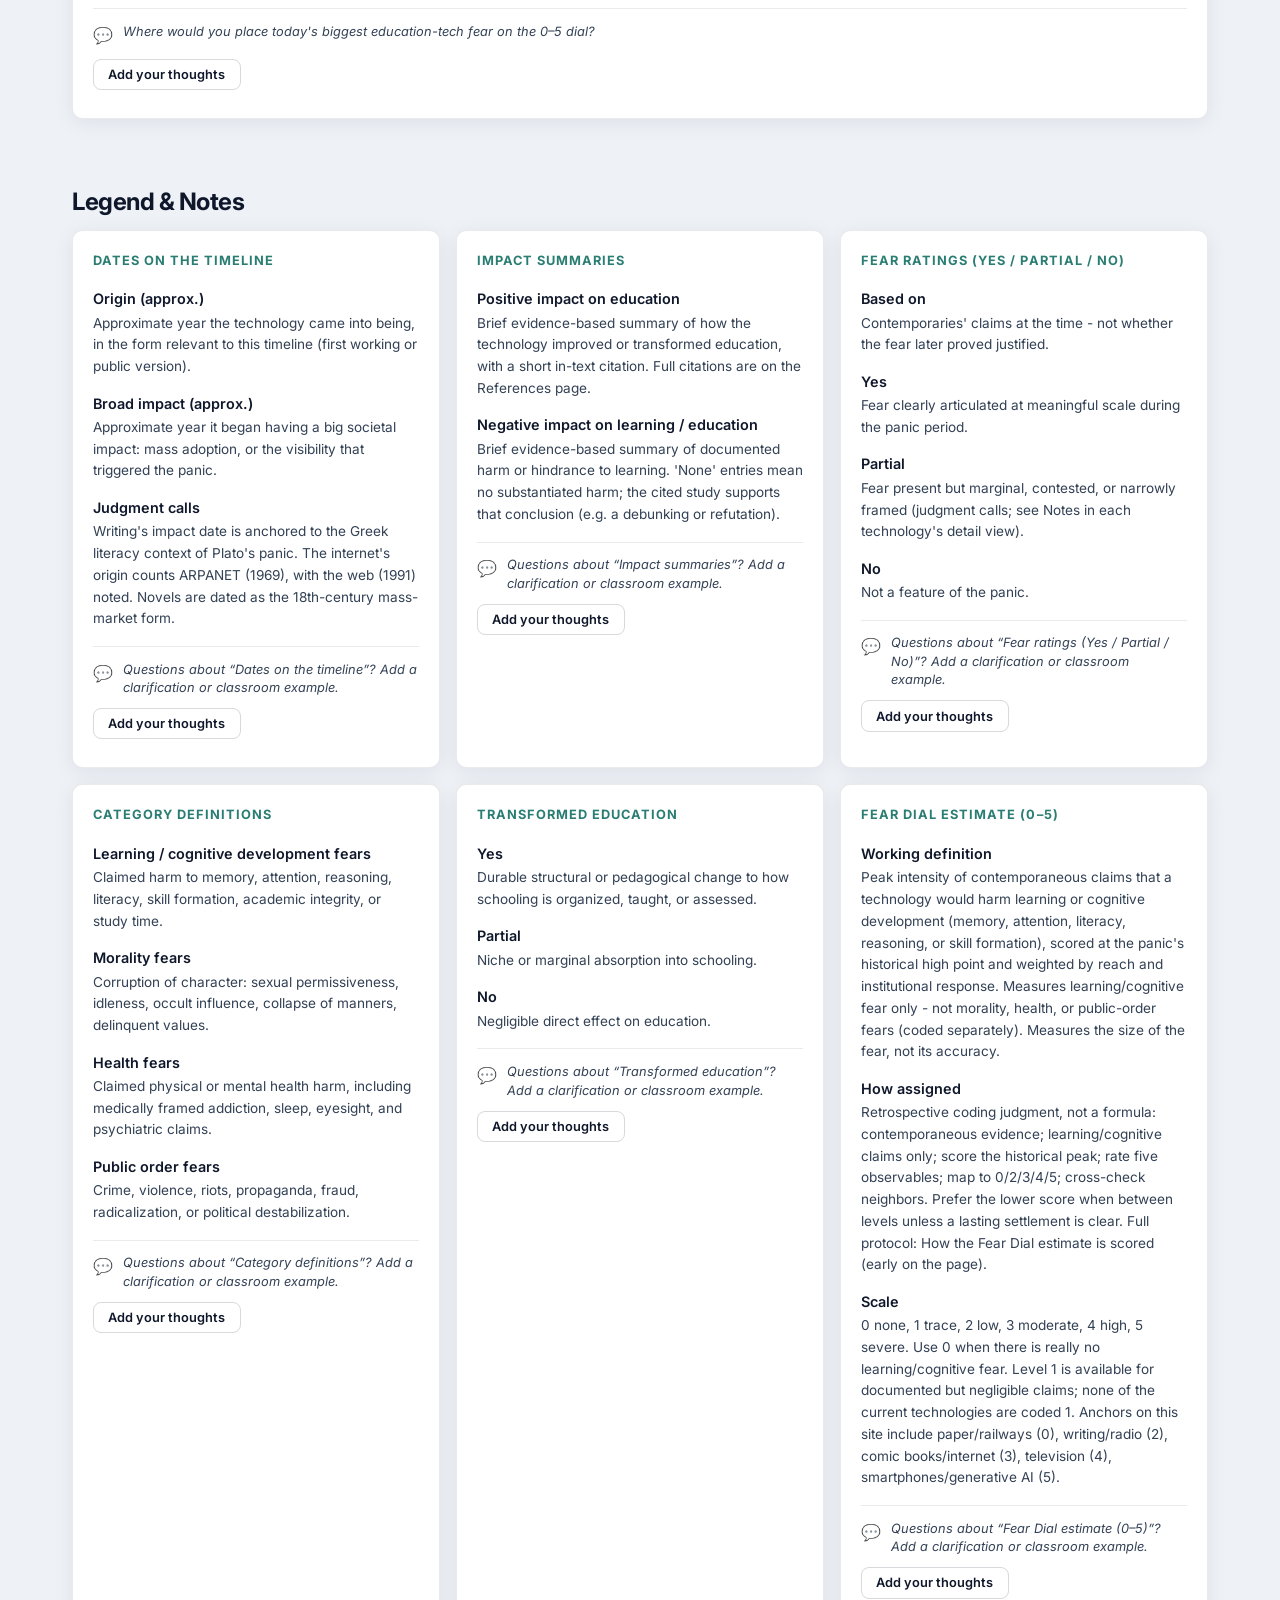
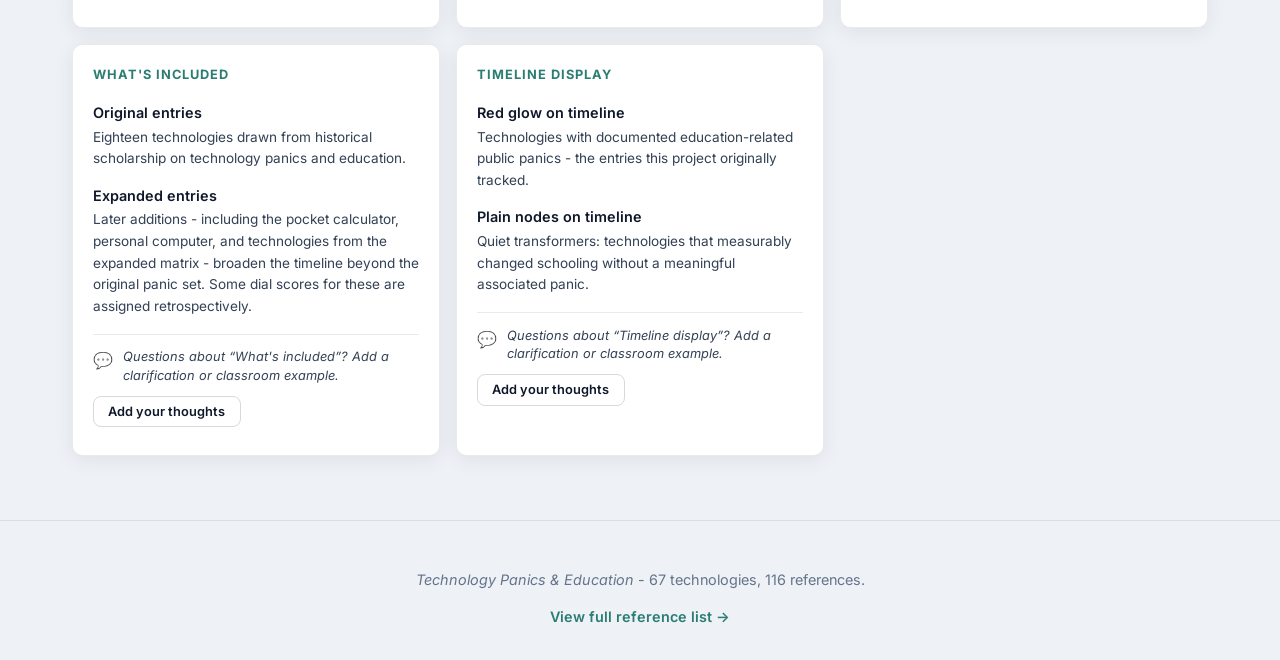
==== commit f7d1b38a: "Streamline Fear Dial method copy and make coding CSV auditable. Shorten the method section, use Fear" ====
--- a/index.html
+++ b/index.html
@@ -71,122 +71,58 @@
 
   <main>
     <section id="fear-dial-method" class="dial-method-section" aria-labelledby="fear-dial-method-heading">
-      <h2 id="fear-dial-method-heading" class="section-title">How the Fear Dial is scored</h2>
+      <h2 id="fear-dial-method-heading" class="section-title">How the Fear Dial estimate is scored</h2>
       <p class="section-desc">
-        Every technology on this timeline carries a <strong>Fear Dial from 0 to 5</strong>.
-        That number is <strong>only about learning / cognitive-development fears</strong> - 
-        claims that a technology would harm memory, attention, literacy, reasoning, or skill formation.
-        It is a <strong>transparent coding judgment</strong>, not a statistical model.
-        The protocol below is written so a second reader, using the same evidence, should land on the
-        <em>same score or one step away</em>.
+        Every technology has a <strong>Fear Dial estimate from 0 to 5</strong>: the peak intensity of
+        contemporaneous claims that it would harm <strong>learning or cognitive development</strong>
+        (memory, attention, literacy, reasoning, skill formation), weighted by reach and institutional response.
+        It measures the size of that panic, not whether the fear proved true; morality, health, and public-order
+        fears are coded separately and do not raise the estimate.
       </p>
 
       <div class="dial-method-card">
-        <h3 class="dial-method-card__title">What the Fear Dial is (and is not)</h3>
-        <p class="dial-method-definition">
-          The Fear Dial scores the <strong>peak intensity of contemporaneous learning / cognitive panic</strong>
-          for that technology. It does <strong>not</strong> score morality, health, or public-order fears,
-          even when those were louder in the historical record.
-        </p>
         <p>
-          The site still tracks <strong>four fear types</strong> for every technology
-          (each coded Yes / Partial / No):
-        </p>
-        <ul class="dial-method-fear-types">
-          <li><strong>Learning / cognitive development</strong> - memory, attention, literacy, skill formation, study time, academic integrity tied to cognition. <em>This is what the dial measures.</em></li>
-          <li><strong>Morality</strong> - corruption of character, manners, values, “vice.”</li>
-          <li><strong>Health</strong> - body or mind framed medically (eyesight, sleep, addiction-as-illness, etc.).</li>
-          <li><strong>Public order</strong> - crime, violence, fraud, radicalization, political destabilization.</li>
-        </ul>
-        <p>
-          So a technology can score <strong>dial 0</strong> and still have major morality, health, or order panics
-          (for example Dungeons &amp; Dragons or rock and roll). The dial stays low unless contemporaries also
-          made a serious <em>learning / minds</em> claim at scale.
-          The Pattern charts and dial filters focus on learning intensity because that is this project’s
-          analytic question - not because the other fears are ignored in the data.
-        </p>
-
-        <h3 class="dial-method-card__title">Working definition</h3>
-        <p>
-          The Fear Dial is the <strong>peak intensity of contemporaneous claims</strong> that a
-          technology would harm <strong>learning or cognitive development</strong>
-          (memory, attention, literacy, reasoning, or skill formation), scored at the historical
-          high point of that panic, and weighted by how widely those claims circulated and whether
-          institutions acted on them.
-        </p>
-        <p>
-          It measures the <strong>size of the learning fear</strong>, not whether the fear was justified,
-          accurate, or later proven true. A technology can transform schooling for the better and
-          still score high if the learning panic was large.
-        </p>
-
-        <h3 class="dial-method-card__title">What is in scope (and what is not)</h3>
+          Example: <em>Dungeons &amp; Dragons</em> (morality panic, no learning panic) = estimate <strong>0</strong>.
+          <em>Comic books</em> (literacy / “young minds” claims) = estimate <strong>3</strong>.
+        </p>
+
+        <h3 class="dial-method-card__title">In scope vs out of scope</h3>
         <div class="dial-method-scope">
           <div class="dial-method-scope__col dial-method-scope__col--in">
-            <h4>Score these claims</h4>
+            <h4>Raises the estimate</h4>
             <ul>
-              <li>Harms to memory, attention, literacy, numeracy, reasoning, or skill formation</li>
-              <li>“Ruining young minds,” making students lazy, dependent, or unable to think</li>
-              <li>Schooling-specific fears (curriculum fights, classroom bans, exam integrity tied to cognition)</li>
+              <li>Claims about memory, attention, literacy, reasoning, or skill formation</li>
+              <li>“Ruining young minds,” laziness, or inability to think</li>
+              <li>Schooling fights tied to cognition (curriculum, bans, exam integrity)</li>
             </ul>
           </div>
           <div class="dial-method-scope__col dial-method-scope__col--out">
-            <h4>Do not raise the dial for</h4>
+            <h4>Does not raise it</h4>
             <ul>
-              <li>Morality, health, or public-order panics <em>without</em> a learning/cognitive claim</li>
-              <li>Modern opinions that the technology was “actually fine” or “actually harmful”</li>
-              <li>Quiet adoption with no documented education panic (those stay at <strong>0</strong>)</li>
+              <li>Morality, health, or order panics without a learning claim</li>
+              <li>Later judgments that the fear was “right” or “wrong”</li>
+              <li>Quiet adoption with no documented learning panic (stays at <strong>0</strong>)</li>
             </ul>
           </div>
         </div>
-        <p>
-          Example: <em>Dungeons &amp; Dragons</em> triggered a morality panic, but not a learning panic - 
-          dial <strong>0</strong>. <em>Comic books</em> were accused of wrecking literacy and young minds - 
-          dial <strong>3</strong>.
-        </p>
-
-        <h3 class="dial-method-card__title">Replicable coding protocol</h3>
-        <p>Follow these steps in order. Write a one-sentence justification when you assign a score.</p>
+
+        <h3 class="dial-method-card__title">Coding protocol</h3>
         <ol class="dial-method-steps">
-          <li>
-            <strong>Gather contemporaneous evidence</strong> - Period newspapers, magazines, sermons,
-            school policies, statutes, congressional or parliamentary hearings, parent groups, and
-            scholarly reconstructions of the panic. Prefer sources from the panic years, not later
-            retrospectives alone.
-          </li>
-          <li>
-            <strong>Isolate learning/cognitive claims</strong> - Quote or paraphrase only claims about
-            minds, learning, or schooling skill. Discard pure vice, violence, radiation, or crime
-            claims unless they are explicitly tied to cognitive harm.
-          </li>
-          <li>
-            <strong>Identify the historical peak</strong> - Score the moment of maximum public heat
-            (widest coverage + strongest institutional response), not the technology’s invention year
-            and not today’s residual worry.
-          </li>
-          <li>
-            <strong>Rate five observables</strong> (use the checklist below) - claim clarity, public
-            reach, duration, institutional response, and how central learning was to the panic.
-          </li>
-          <li>
-            <strong>Map to the ordinal scale</strong> - Match the overall profile to the anchors
-            (0 / 2 / 3 / 4 / 5). If torn between two levels, choose the <strong>lower</strong> unless
-            a lasting ban, curriculum settlement, or multi-institution campaign is clearly documented.
-          </li>
-          <li>
-            <strong>Cross-check neighbors</strong> - Compare with nearby technologies already scored.
-            Relative order should feel stable (e.g. television ≥ comic books ≥ radio for learning panic).
-          </li>
+          <li><strong>Contemporaneous evidence</strong> from the panic years (press, policy, hearings, scholarship reconstructing the panic).</li>
+          <li><strong>Learning/cognitive claims only</strong>; set aside vice, violence, radiation, or crime unless tied to cognitive harm.</li>
+          <li><strong>Score the historical peak</strong> (widest coverage + strongest institutional response), not invention year or today’s residual worry.</li>
+          <li><strong>Rate the five observables</strong> below, then map to 0–5. If between levels, choose the <strong>lower</strong> unless a lasting ban or multi-institution campaign is clear. Use <strong>0</strong> when there is no learning fear.</li>
+          <li><strong>Cross-check neighbors</strong> so relative order stays stable (e.g. television ≥ comic books ≥ radio).</li>
         </ol>
 
-        <h3 class="dial-method-card__title">Checklist (score the profile, then pick a dial)</h3>
-        <div class="dial-method-table-wrap" role="region" aria-label="Fear dial coding checklist">
+        <h3 class="dial-method-card__title">Checklist</h3>
+        <div class="dial-method-table-wrap" role="region" aria-label="Fear Dial estimate coding checklist">
           <table class="dial-method-table">
             <thead>
               <tr>
                 <th scope="col">Observable</th>
-                <th scope="col">Keeps the dial low</th>
-                <th scope="col">Pushes the dial up</th>
+                <th scope="col">Keeps the estimate low</th>
+                <th scope="col">Pushes the estimate up</th>
               </tr>
             </thead>
             <tbody>
@@ -198,7 +134,7 @@
               <tr>
                 <th scope="row">Public reach</th>
                 <td>Specialist or elite debate only</td>
-                <td>Mass media, parents, teachers, churches, or parties amplify it</td>
+                <td>Mass media, parents, teachers, or parties amplify it</td>
               </tr>
               <tr>
                 <th scope="row">Duration</th>
@@ -208,7 +144,7 @@
               <tr>
                 <th scope="row">Institutional response</th>
                 <td>Opinion pieces; no formal action</td>
-                <td>School bans, burnings, statutes, hearings, curriculum mandates</td>
+                <td>School bans, statutes, hearings, curriculum mandates</td>
               </tr>
               <tr>
                 <th scope="row">Learning centrality</th>
@@ -219,79 +155,60 @@
           </table>
         </div>
 
-        <h3 class="dial-method-card__title">The scale (with anchors from this site)</h3>
+        <h3 class="dial-method-card__title">Scale and anchors</h3>
         <p>
-          Scores used on this site are <strong>0, 2, 3, 4, and 5</strong>.
-          <strong>1 is unused</strong> - in practice, cases fell cleanly into “no meaningful learning panic”
-          versus “documented but limited,” so a half-step was never needed. Treat the dial as a
-          coarse ordinal scale, not a continuous measurement.
+          Estimates use the full ordinal scale <strong>0–5</strong> (coarse, not continuous).
+          Use <strong>0</strong> when there is really no learning/cognitive fear.
+          Level <strong>1</strong> is available for trace cases; none of the current technologies are coded 1.
         </p>
         <ul class="dial-method-scale">
           <li>
             <span class="dial-method-scale__n" style="--c:#9aa09a">0</span>
-            <span><strong>None</strong> - No meaningful learning/cognitive panic in the record.
-            Anchors: paper; railways; telegraph; home video (VHS); Dungeons &amp; Dragons.</span>
+            <span><strong>None</strong>: no meaningful learning panic.
+            Anchors: paper; railways; VHS; Dungeons &amp; Dragons.</span>
+          </li>
+          <li>
+            <span class="dial-method-scale__n" style="--c:#c4a574">1</span>
+            <span><strong>Trace</strong>: documented learning/cognitive claim, but negligible reach or no campaign.
+            (Available on the scale; unused in the current 67.)</span>
           </li>
           <li>
             <span class="dial-method-scale__n" style="--c:#e09545">2</span>
-            <span><strong>Low</strong> - Documented worry about minds or schooling, but limited reach,
-            short-lived, or mostly elite/niche. Anchors: writing; printing press; radio; personal computer.</span>
+            <span><strong>Low</strong>: documented worry, limited reach or short-lived.
+            Anchors: writing; printing press; radio; personal computer.</span>
           </li>
           <li>
             <span class="dial-method-scale__n" style="--c:#d05d38">3</span>
-            <span><strong>Moderate</strong> - Clear public learning panic: broad press, parental concern,
-            and/or school-level responses. Anchors: novels; movies; comic books; pocket calculator;
-            video games; internet; social media; texting.</span>
+            <span><strong>Moderate</strong>: clear public learning panic.
+            Anchors: novels; comic books; calculator; internet; social media.</span>
           </li>
           <li>
             <span class="dial-method-scale__n" style="--c:#e02020">4</span>
-            <span><strong>High</strong> - Major multi-institution panic with national salience and
-            durable schooling consequences. Anchor: television.</span>
+            <span><strong>High</strong>: major multi-institution panic with durable schooling consequences.
+            Anchor: television.</span>
           </li>
           <li>
             <span class="dial-method-scale__n" style="--c:#8b1a1a">5</span>
-            <span><strong>Severe</strong> - Mass panic involving multiple institutions plus lasting
-            settlement, prohibition, or system-wide policy struggle framed around young minds.
+            <span><strong>Severe</strong>: mass panic with lasting settlement or prohibition.
             Anchors: smartphones; generative AI.</span>
           </li>
         </ul>
-
-        <h3 class="dial-method-card__title">Worked comparison (why scores differ)</h3>
-        <ul class="dial-method-steps dial-method-steps--plain">
-          <li>
-            <strong>Comic books (3) vs television (4)</strong> - Both drew literacy and “young minds”
-            claims. Television’s panic reached further into everyday family life and school policy for
-            longer, with stronger institutional uptake → one step higher.
-          </li>
-          <li>
-            <strong>Television (4) vs smartphones (5)</strong> - Smartphones concentrate continuous
-            child-held use, saturate schools and legislatures simultaneously, and sustain a
-            multi-year settlement fight over attention, addiction-to-learning frames, and bans → top of scale.
-          </li>
-          <li>
-            <strong>Personal computer (2) vs pocket calculator (3)</strong> - PCs raised exclusion and
-            access worries more than “this device ruins thinking”; calculators triggered a clearer
-            classroom skill-substitution panic (mental arithmetic) → higher dial.
-          </li>
-        </ul>
-
-        <h3 class="dial-method-card__title">Limits and expected agreement</h3>
         <p>
-          This is historical coding, not a lab instrument. Source survival favors
-          Anglophone / published panics; silence in the record is coded as low, which can miss
-          under-documented regions. A careful second coder should usually match exactly or differ by
-          <strong>±1</strong>; large disagreements mean the evidence set or scope rule was applied differently.
-          Related fields on each card (fear type Yes/Partial/No, engines, control) use the same
-          judgment-based approach.
+          Relative order example: comic books (3) &lt; television (4) &lt; smartphones (5),
+          mainly by reach, duration, and institutional settlement.
+        </p>
+
+        <p>
+          Historical coding has limits (source survival, Anglophone bias). A careful second coder
+          should usually match or differ by <strong>±1</strong>.
         </p>
 
         <div class="dial-method-download">
           <p class="dial-method-download__label">Download the coding spreadsheet</p>
           <p class="dial-method-download__desc">
-            All 67 technologies with fear-type codes, final <strong>learning/cognitive</strong> Fear Dial,
-            control/engines, checklist components (Low / Mid / High), site evidence notes, and a
-            step-by-step <em>dial_determination</em> column explaining how each dial was reached.
-            Morality, health, and public-order fears are listed separately and do not raise the dial.
+            All 67 technologies with fear-type codes, Fear Dial estimate, checklist components,
+            site evidence, citations, and a per-technology <em>dial_evidence</em> column for auditing the score.
+            Morality, health, and public-order fears are listed separately and do not raise the estimate.
           </p>
           <div class="dial-method-download__actions">
             <a class="dial-method-download__btn" href="data/fear-dial-coding.csv" download="fear-dial-coding.csv">
@@ -306,7 +223,6 @@
         <p class="dial-method-note">
           Short reference copy also lives in
           <a href="#legend-dial">Legend &amp; Notes</a>.
-          Dial scores appear on timeline popouts, filters, Pattern charts, and By the Numbers.
         </p>
       </div>
     </section>
@@ -335,8 +251,8 @@
             <span id="dial-range-display" class="dial-range-display">0 – 5</span>
           </div>
           <p class="method-footnote method-footnote--compact">
-            Dials follow the coding protocol above - not a formula.
-            <a href="#fear-dial-method">Read the full method</a>.
+            Fear Dial estimates follow the coding protocol above, not a formula.
+            <a href="#fear-dial-method">Read the method</a>.
           </p>
         </div>
         <button id="reset-filters" class="btn-ghost">Reset filters</button>
@@ -417,11 +333,11 @@
               </dd>
             </div>
             <div class="primer-vars__row">
-              <dt>Fear dial</dt>
+              <dt>Fear Dial estimate</dt>
               <dd>
                 Peak learning/cognitive panic intensity (0–5): intensity × reach at historical peak.
-                Measures the size of the fear, not its accuracy - 
-                <a href="#fear-dial-method">how dials are scored</a>.
+                Measures the size of the fear, not its accuracy -
+                <a href="#fear-dial-method">how the estimate is scored</a>.
               </dd>
             </div>
             <div class="primer-vars__row">
@@ -446,12 +362,13 @@
             </p>
             <div class="primer-dial-scale" aria-hidden="true">
               <span class="primer-dial-scale__item" style="--c:#9aa09a"><i>0</i></span>
+              <span class="primer-dial-scale__item" style="--c:#c4a574"><i>1</i></span>
               <span class="primer-dial-scale__item" style="--c:#e09545"><i>2</i></span>
               <span class="primer-dial-scale__item" style="--c:#d05d38"><i>3</i></span>
               <span class="primer-dial-scale__item" style="--c:#e02020"><i>4</i></span>
               <span class="primer-dial-scale__item" style="--c:#8b1a1a"><i>5</i></span>
             </div>
-            <p class="primer-dial-note">Scores used: 0, 2, 3, 4, 5 - see <a href="#fear-dial-method">How the Fear Dial is scored</a>.</p>
+            <p class="primer-dial-note">Scores used: 0–5 (1 available but unused in current coding) - see <a href="#fear-dial-method">How the Fear Dial estimate is scored</a>.</p>
           </div>
           <div class="primer-engines-block">
             <h4 class="primer-subhead">The engines (mechanism)</h4>
@@ -492,9 +409,9 @@
         and panic turn out to be nearly orthogonal.
       </p>
       <p class="method-footnote">
-        Fear dial scores (0–5) and related codings are judgment-based and assigned retrospectively - not computed from a formula.
-        <a href="#fear-dial-method">How dials are scored</a>:
-        measures the size of the fear, not its accuracy; codings are judgment calls.
+        Fear Dial estimates (0–5) and related codings are judgment-based and assigned retrospectively, not computed from a formula.
+        <a href="#fear-dial-method">How the estimate is scored</a>:
+        measures the size of the fear, not its accuracy.
       </p>
       <h3 id="panic-grid-heading" class="pattern-subhead">Panic Grid</h3>
       <div id="panic-grid" class="panic-grid" aria-labelledby="panic-grid-heading"></div>
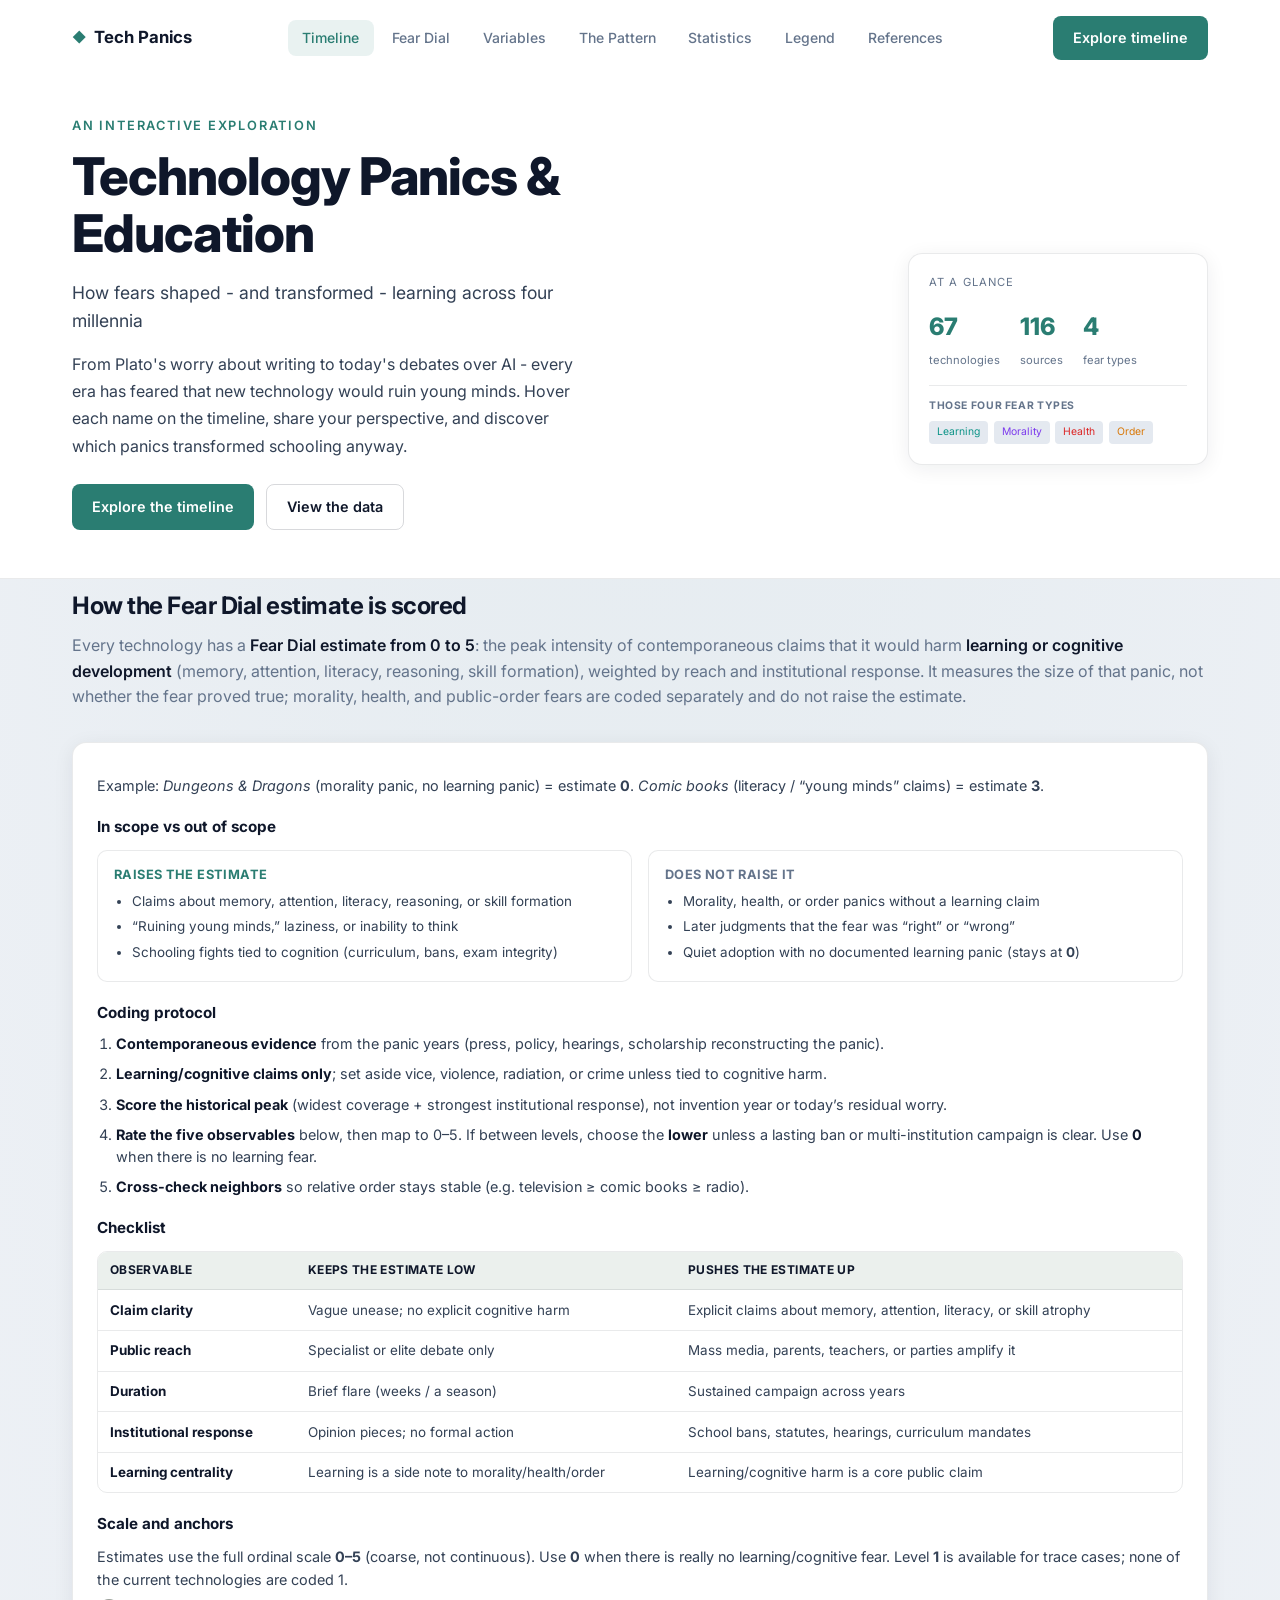
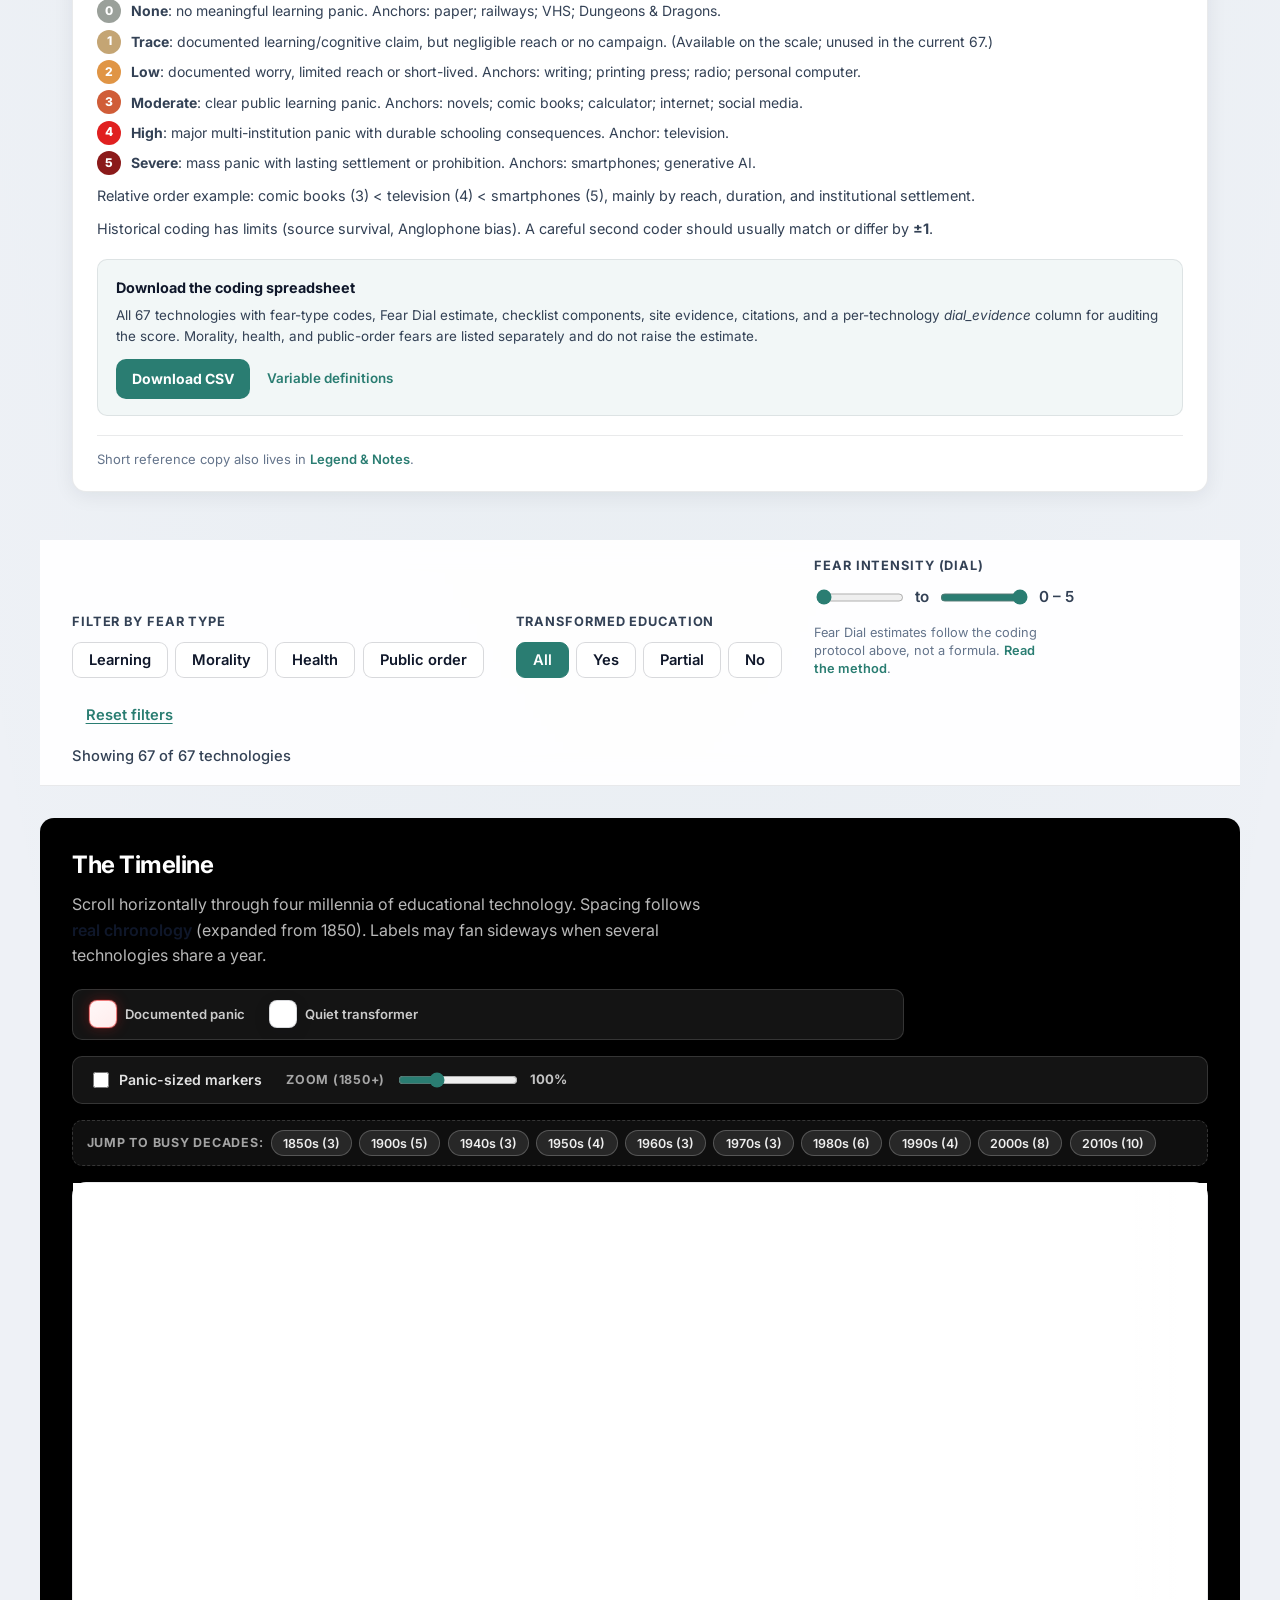
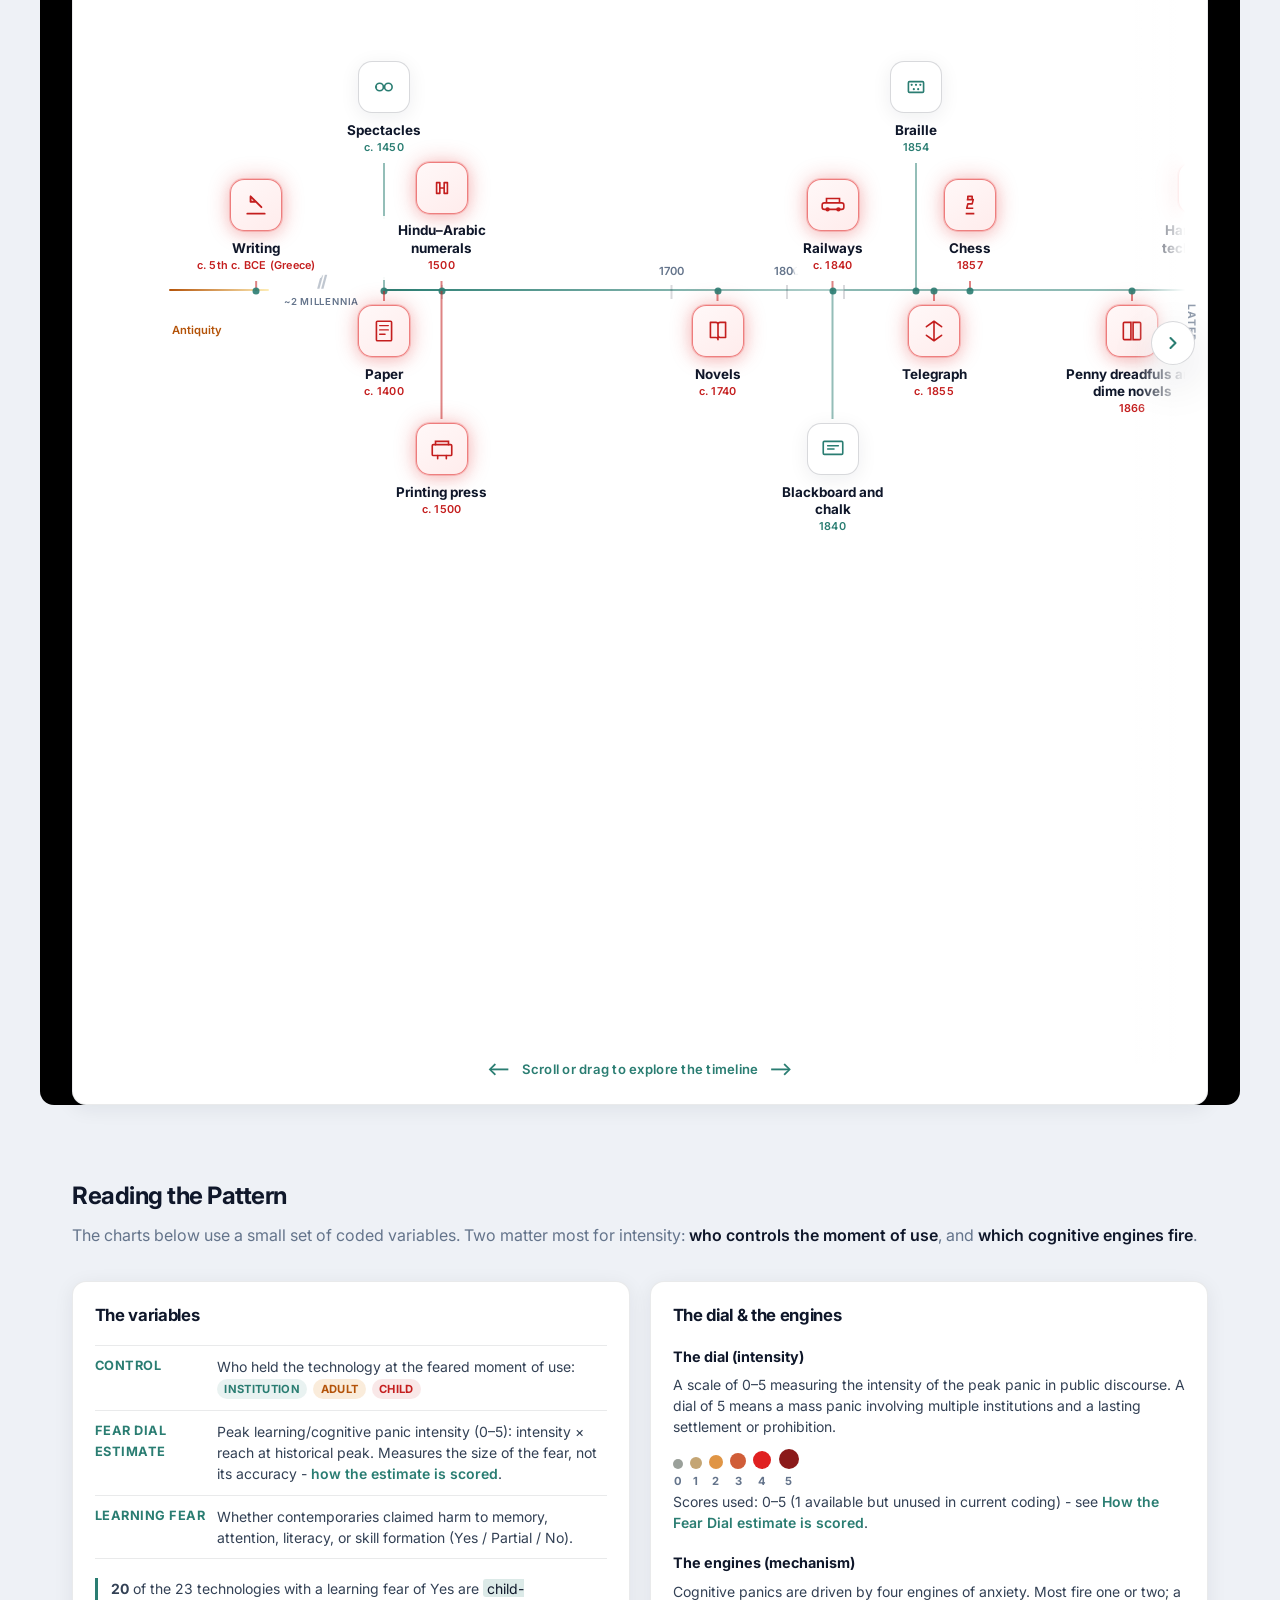
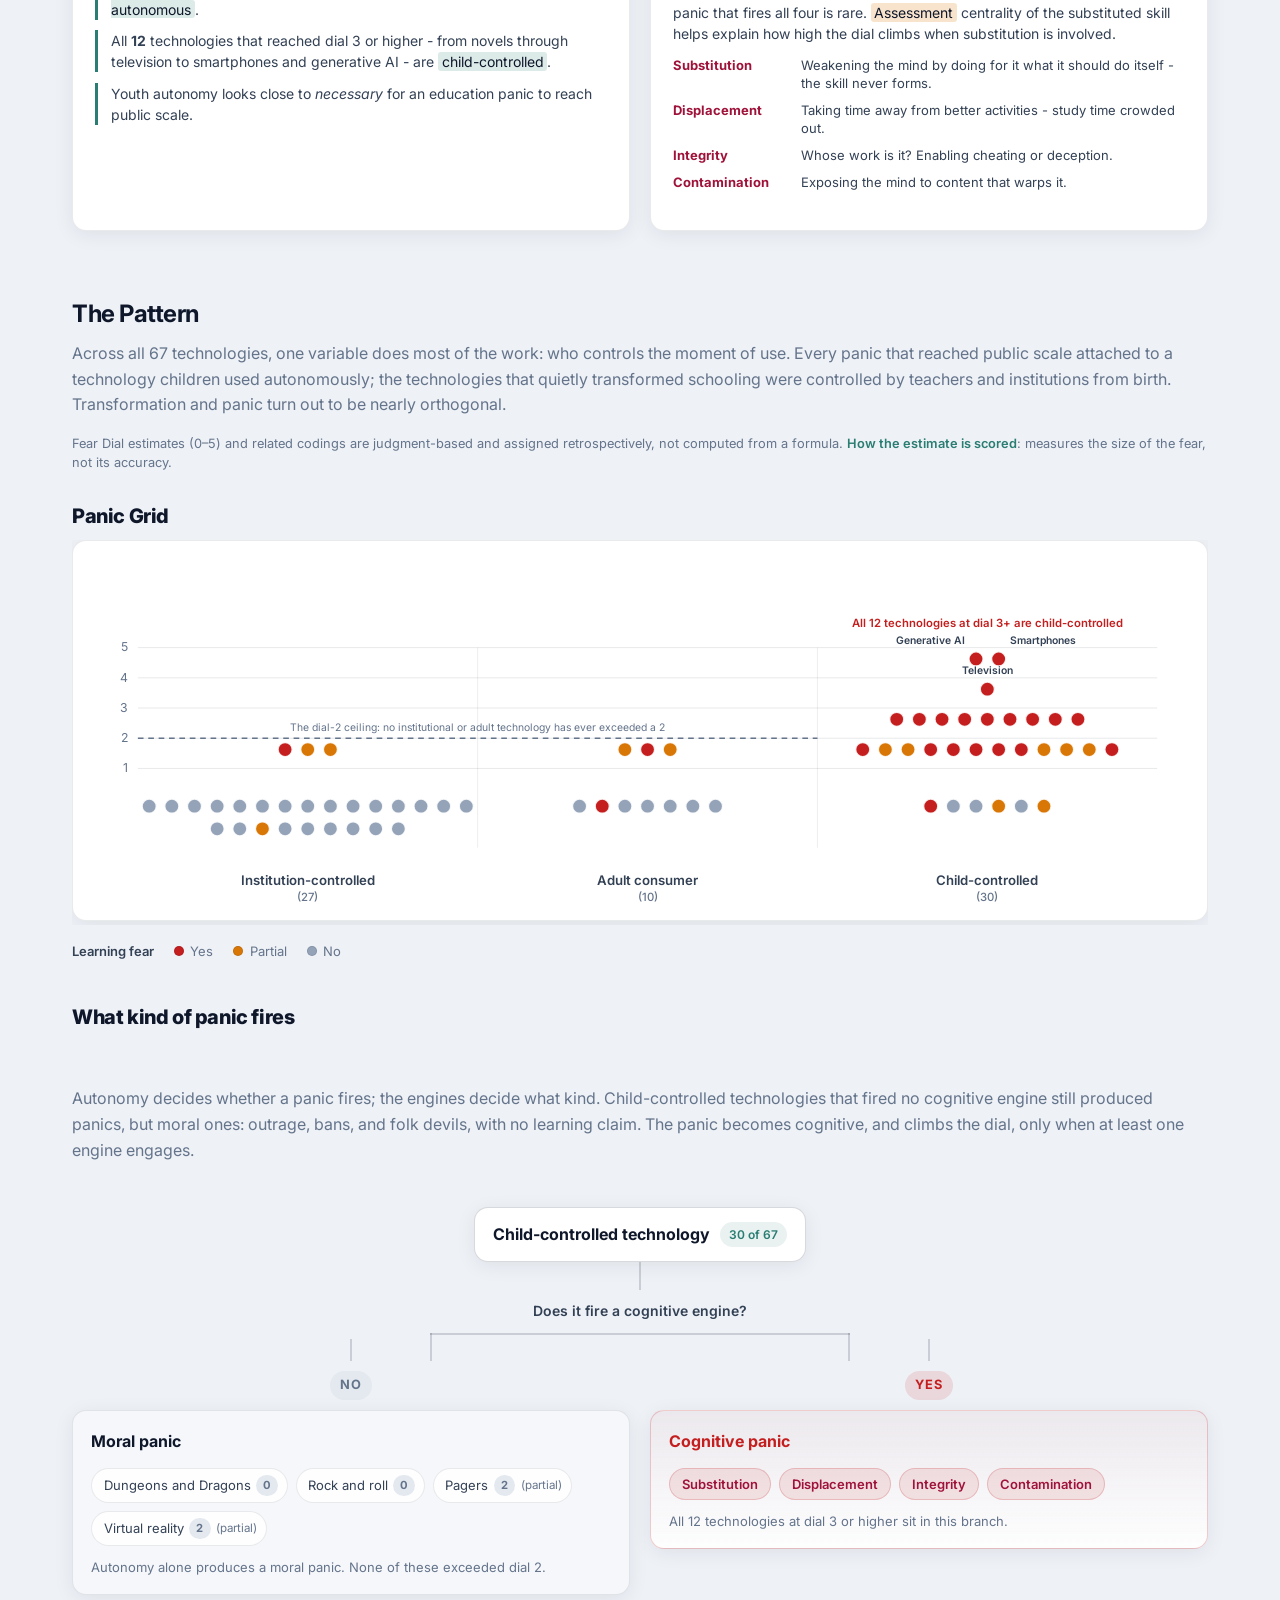
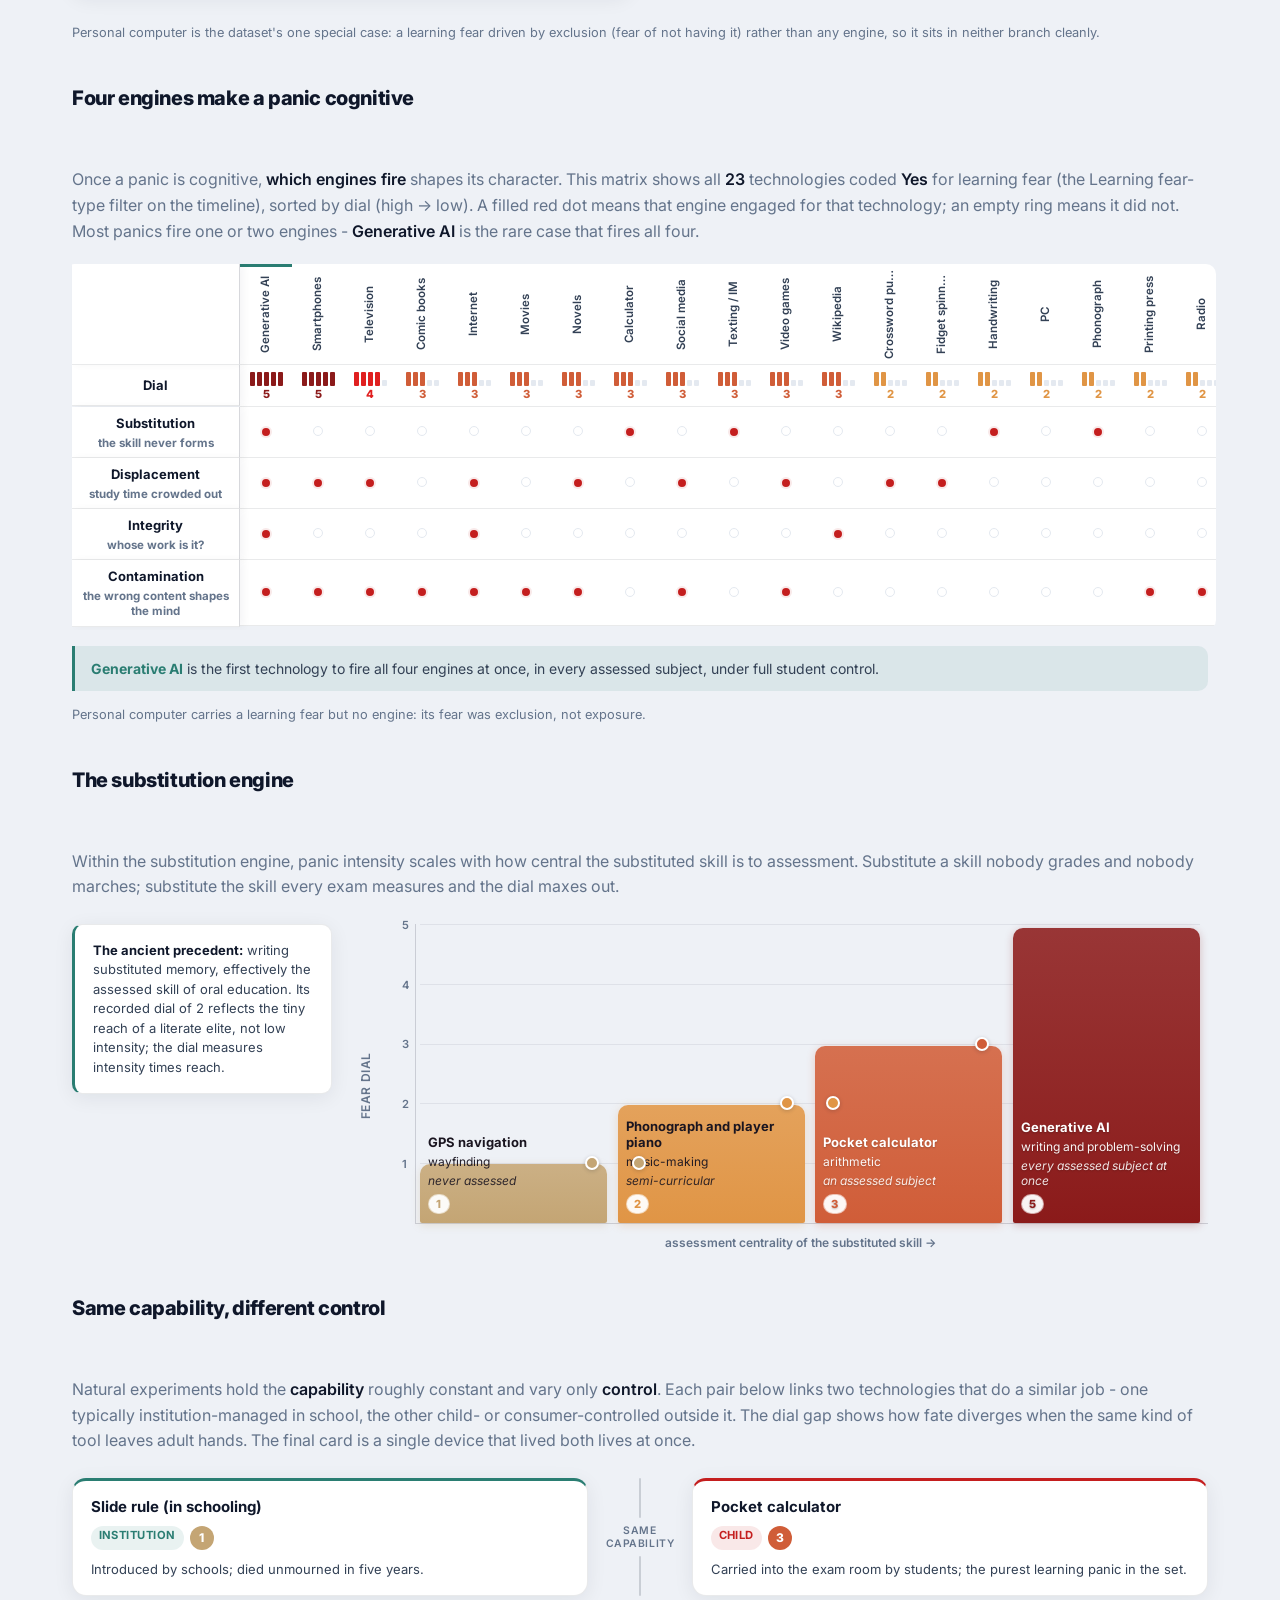
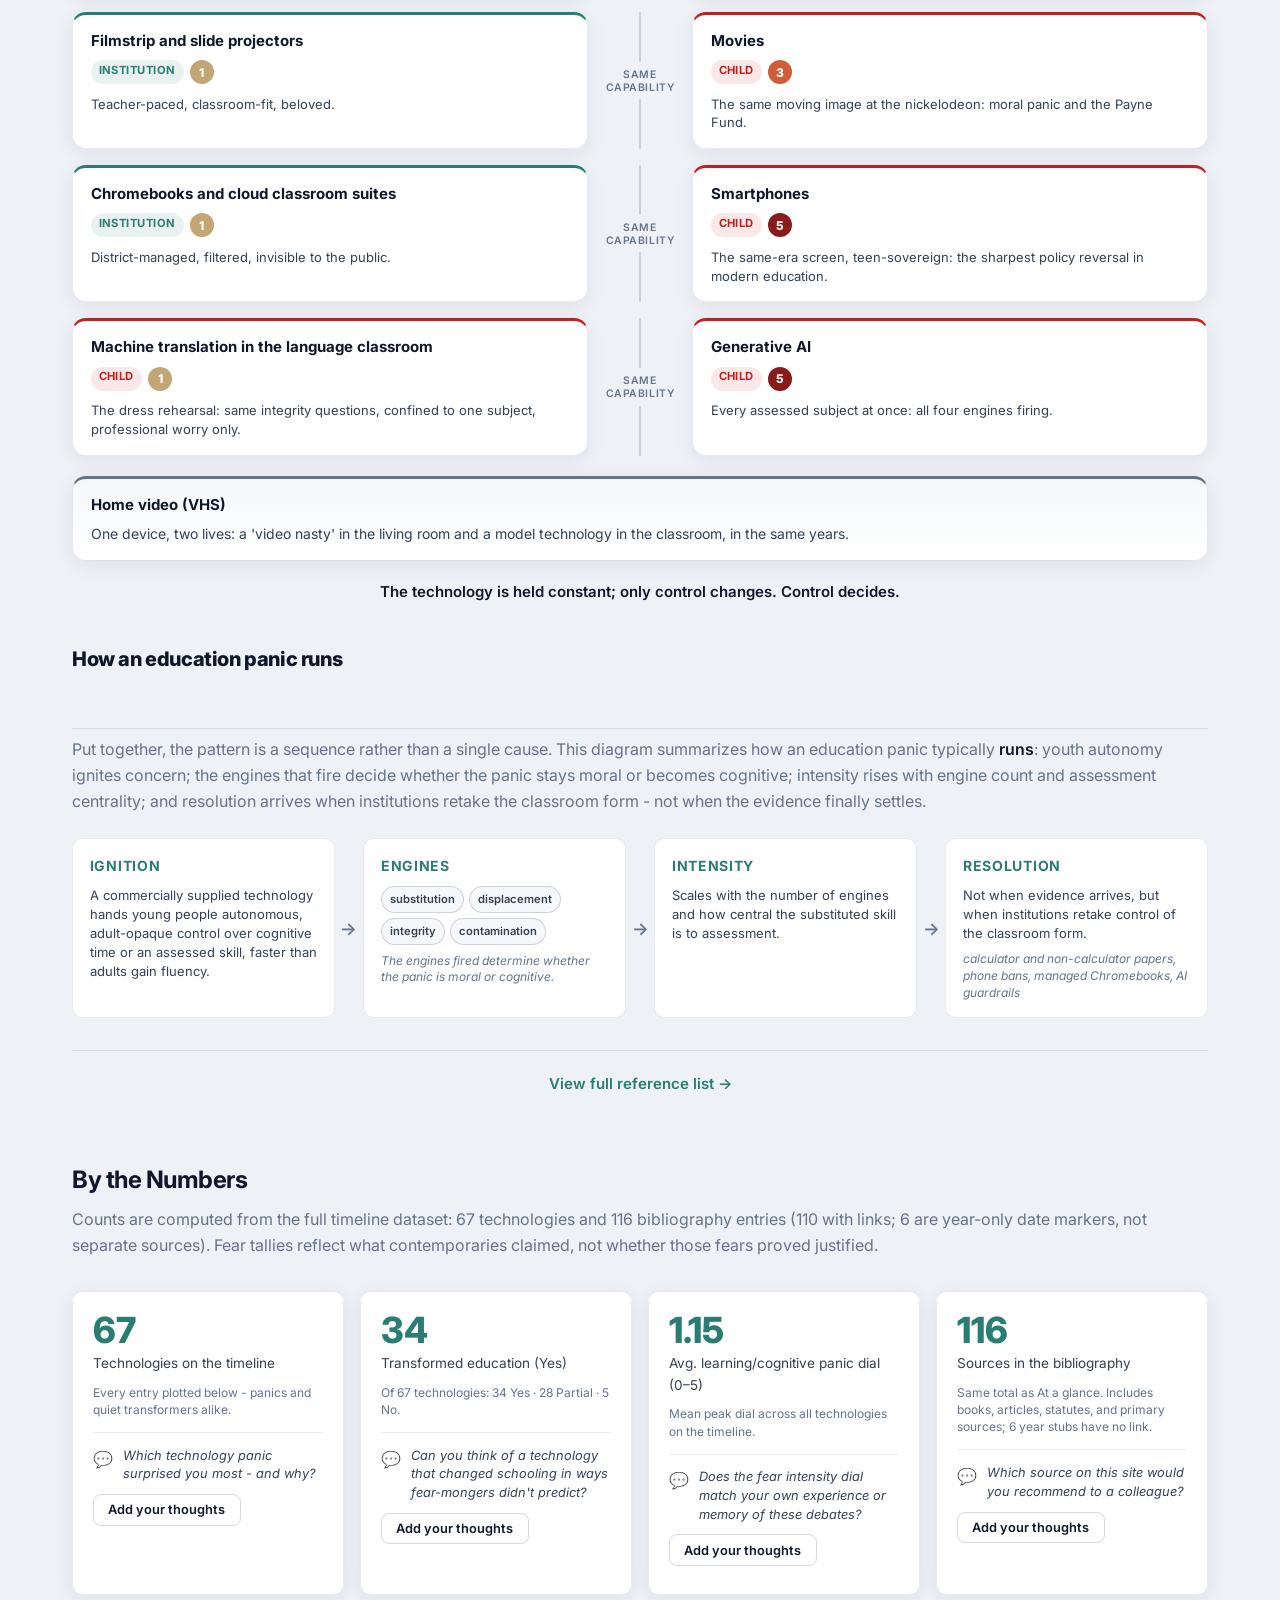
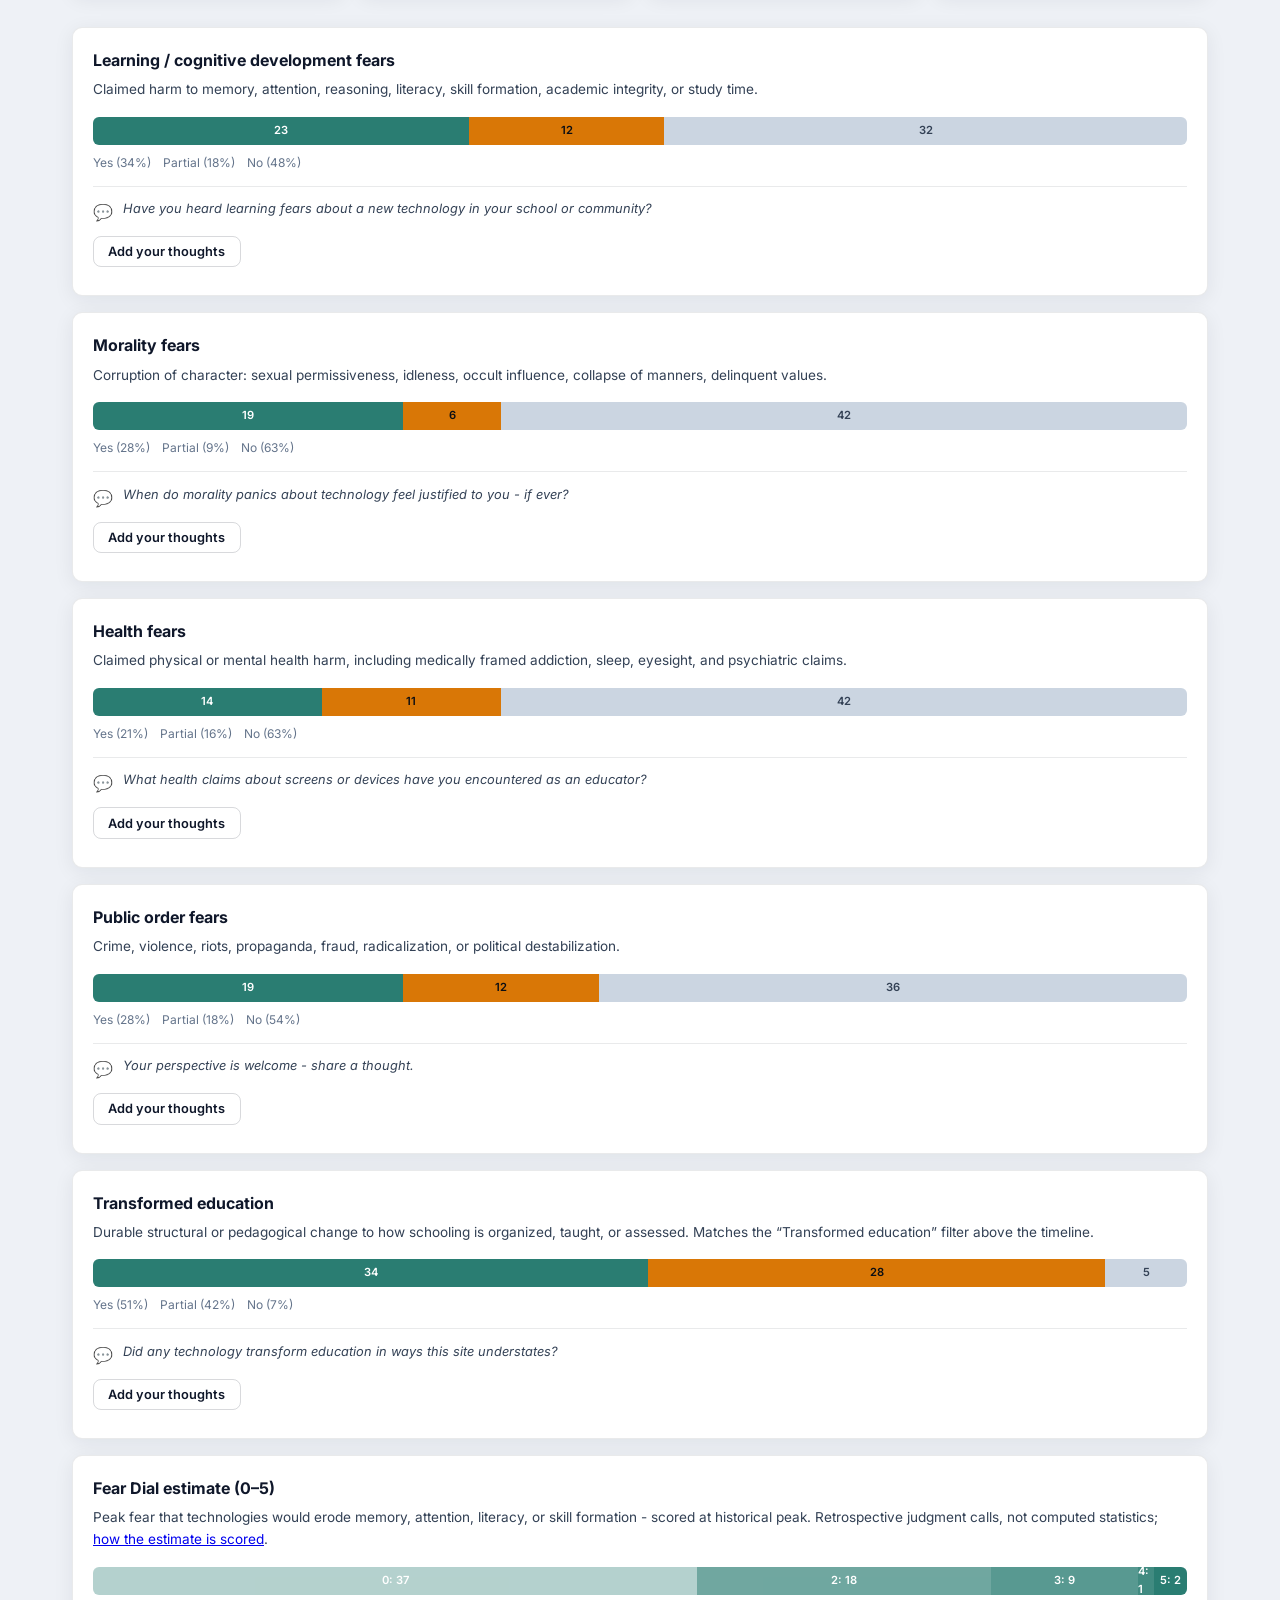
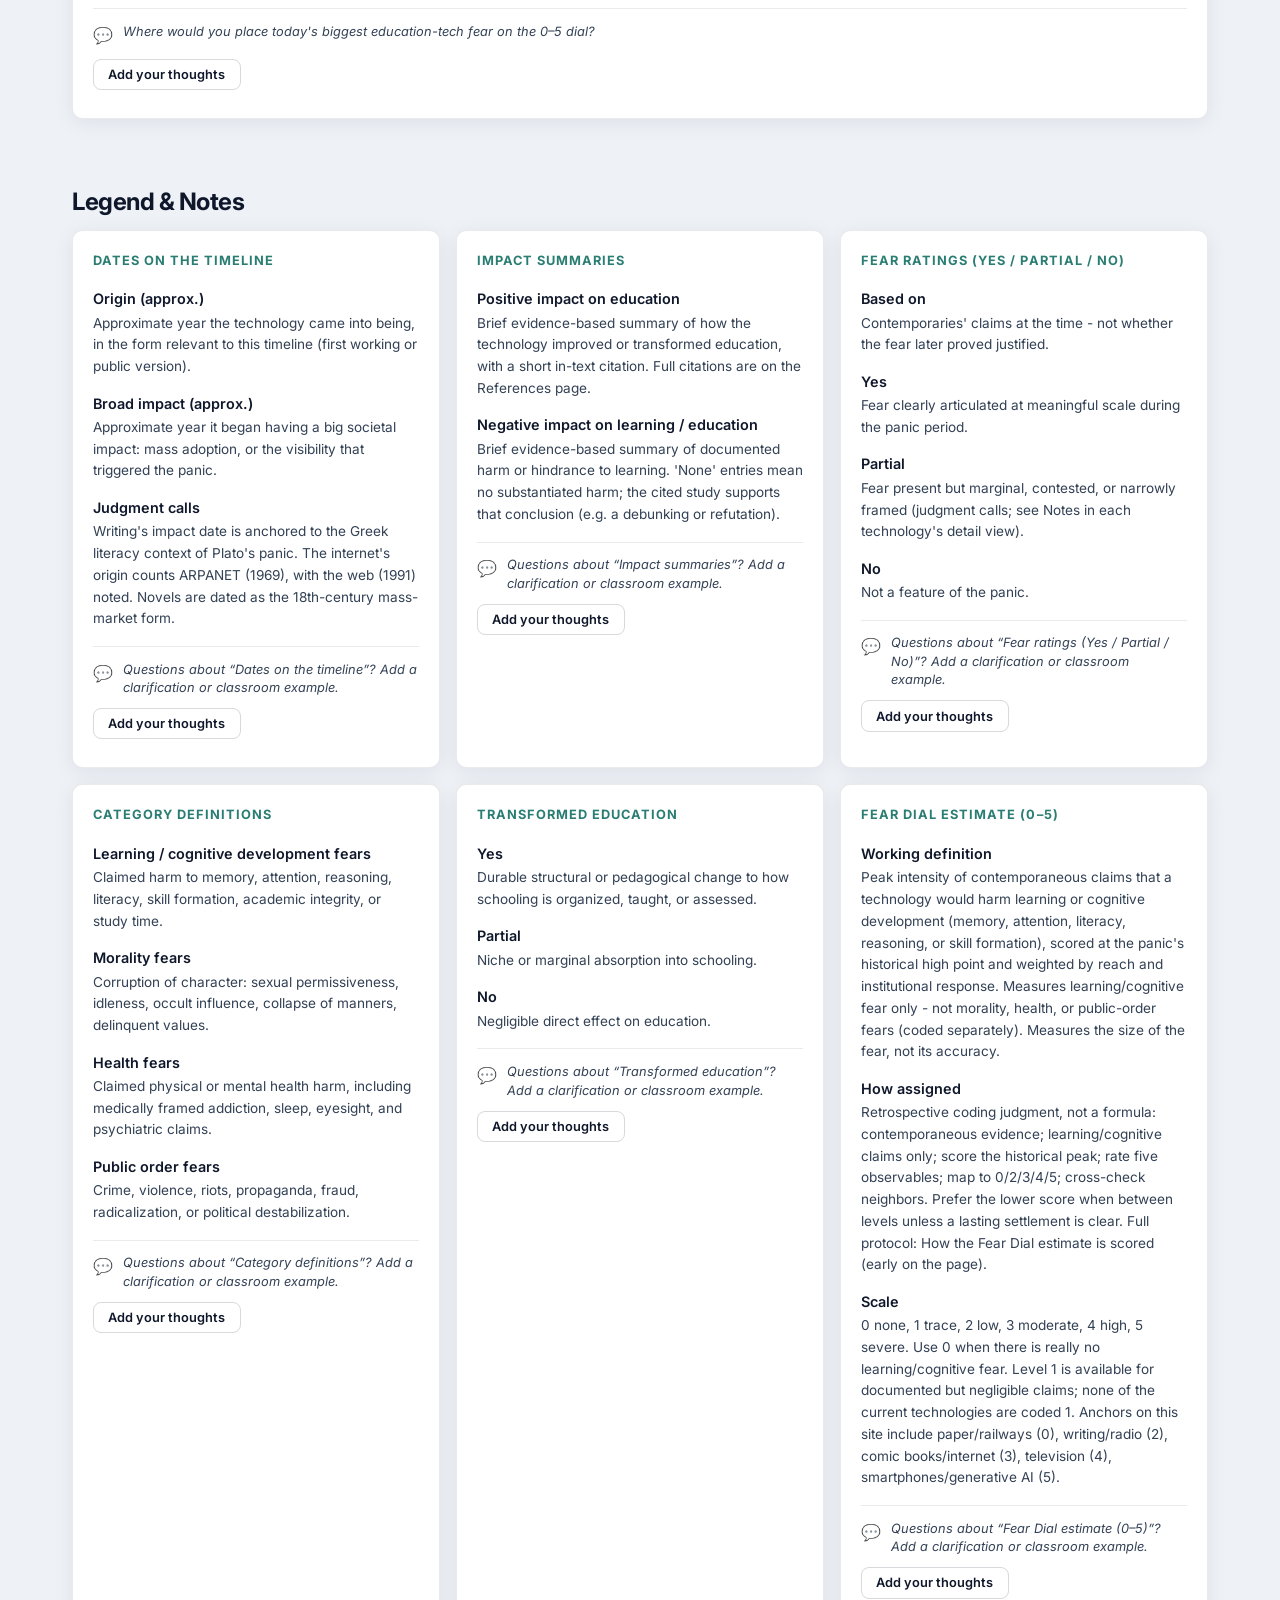
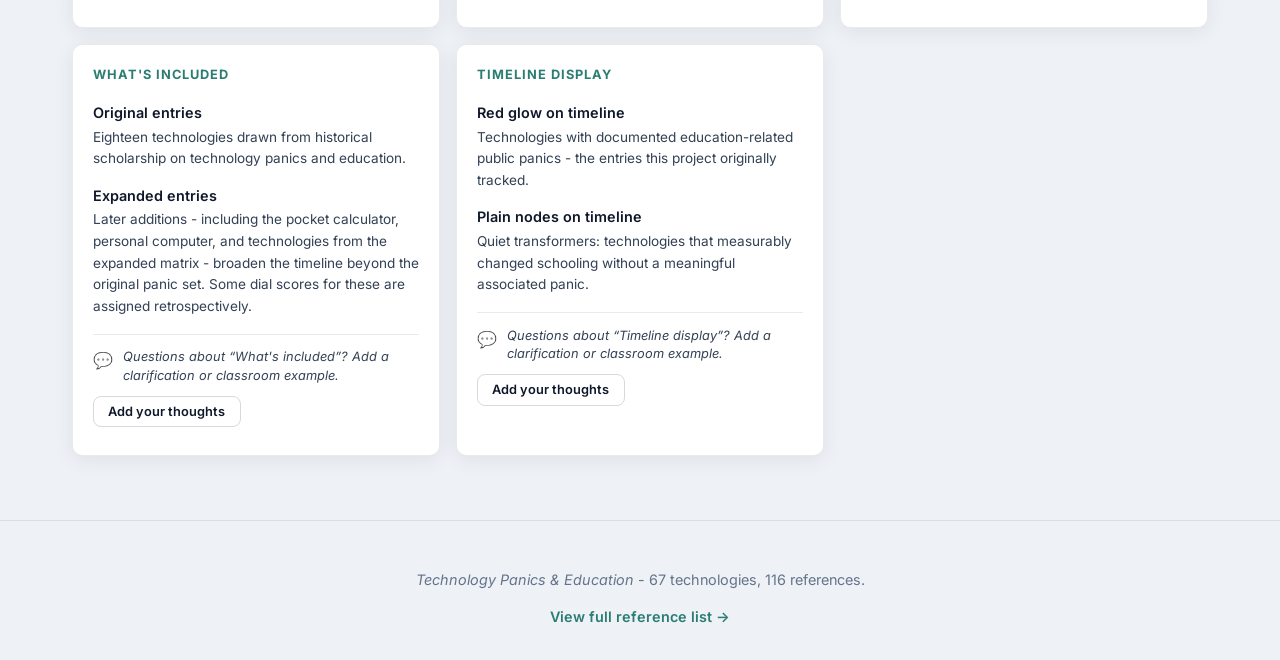
==== commit 955a45de: "Remove stacked hero card behind At a glance. The decorative Writing sample card read as a layout bug" ====
--- a/index.html
+++ b/index.html
@@ -44,11 +44,7 @@
         </div>
       </div>
       <div class="hero__visual" aria-hidden="true">
-        <div class="hero-card hero-card--back">
-          <div class="hero-card__row"><span class="pill pill--teal">Writing</span><span class="pill">c. 5th c. BCE</span></div>
-          <div class="hero-card__row"><span class="pill pill--muted">Fear dial</span><span class="pill pill--teal">2 / 5</span></div>
-        </div>
-        <div class="hero-card hero-card--front">
+        <div class="hero-card">
           <div class="hero-card__label">At a glance</div>
           <div class="hero-card__stats">
             <div><span class="hero-stat-num" id="hero-stat-techs">67</span><span class="hero-stat-lbl">technologies</span></div>
--- a/styles.css
+++ b/styles.css
@@ -222,7 +222,7 @@
 
 .hero__visual {
   position: relative;
-  min-height: 260px;
+  min-height: 220px;
   display: none;
 }
 
@@ -232,27 +232,14 @@
 
 .hero-card {
   position: absolute;
+  top: 40px;
+  right: 0;
+  width: 300px;
   background: #ffffff;
   border: 1px solid var(--border);
   border-radius: var(--radius-lg);
   padding: 1.25rem;
   box-shadow: var(--shadow);
-}
-
-.hero-card--back {
-  top: 28px;
-  right: 36px;
-  width: 240px;
-  opacity: 0.55;
-  transform: rotate(3deg);
-  z-index: 0;
-}
-
-.hero-card--front {
-  top: 60px;
-  right: 0;
-  width: 300px;
-  z-index: 1;
 }
 
 .hero-card__label {
@@ -307,19 +294,6 @@
 .chip-mini--morality { color: var(--morality); }
 .chip-mini--health { color: var(--health); }
 .chip-mini--order { color: var(--order); }
-
-.hero-card__row { display: flex; gap: 0.5rem; margin-bottom: 0.5rem; }
-
-.pill {
-  font-size: 0.75rem;
-  padding: 0.25rem 0.6rem;
-  border-radius: 6px;
-  background: var(--bg-subtle);
-  color: var(--text-secondary);
-}
-
-.pill--teal { background: rgba(56, 142, 126, 0.2); color: var(--accent); }
-.pill--muted { color: var(--text-muted); }
 
 .hero--compact { padding: 1.5rem 2rem 2rem; text-align: center; }
 .hero--compact h1 { margin-bottom: 0.5rem; }
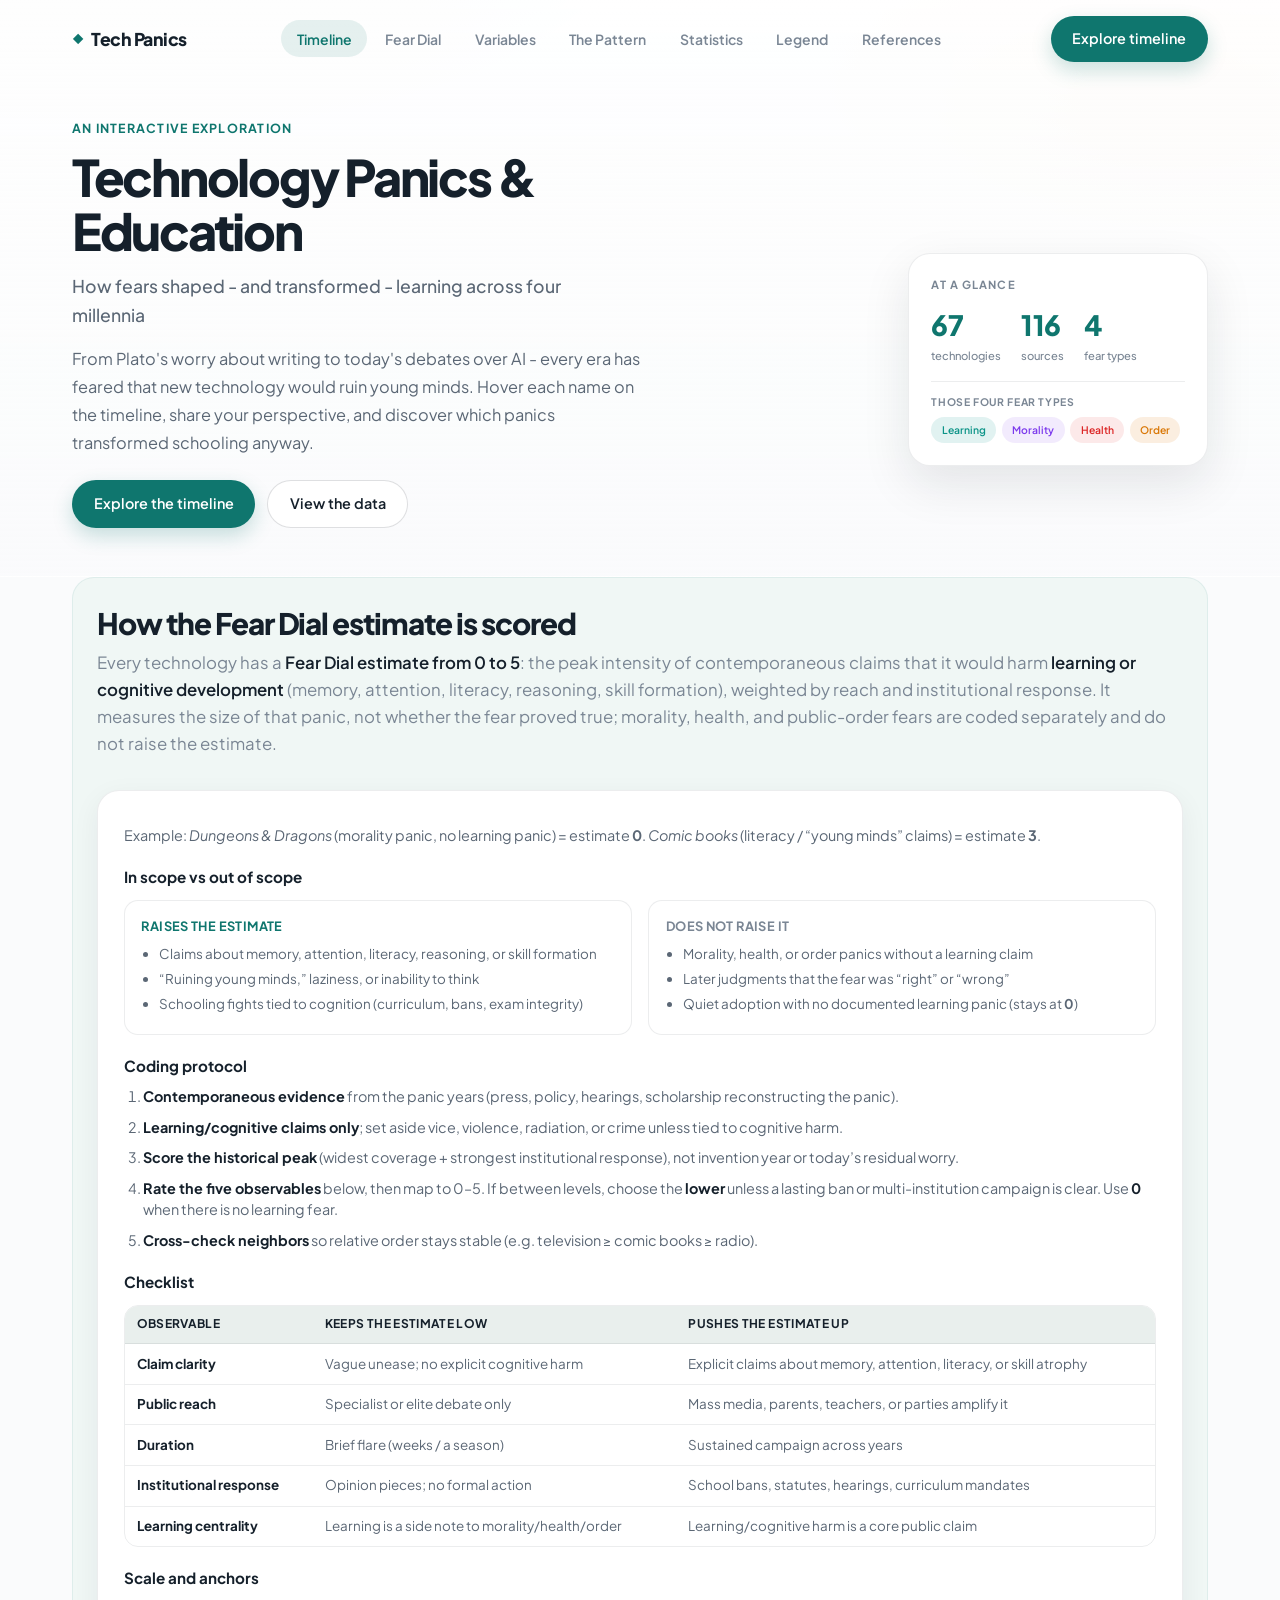
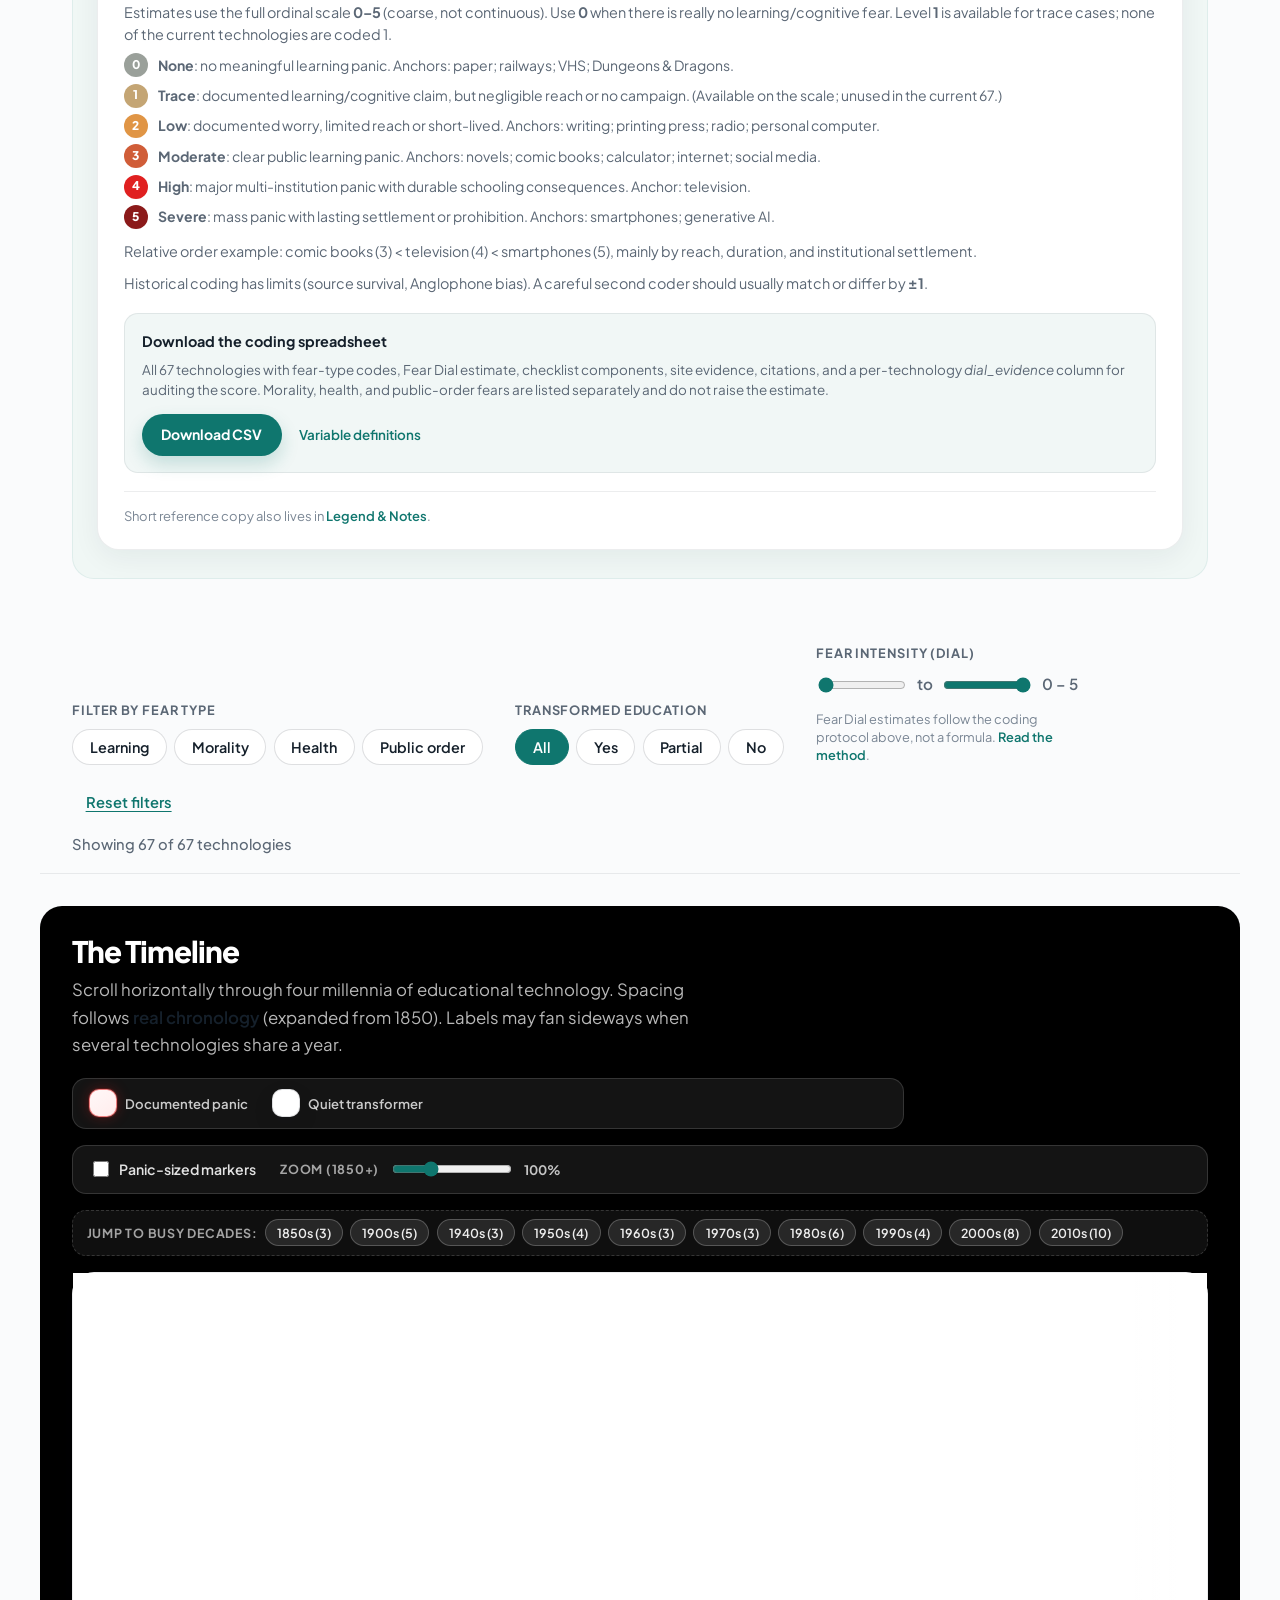
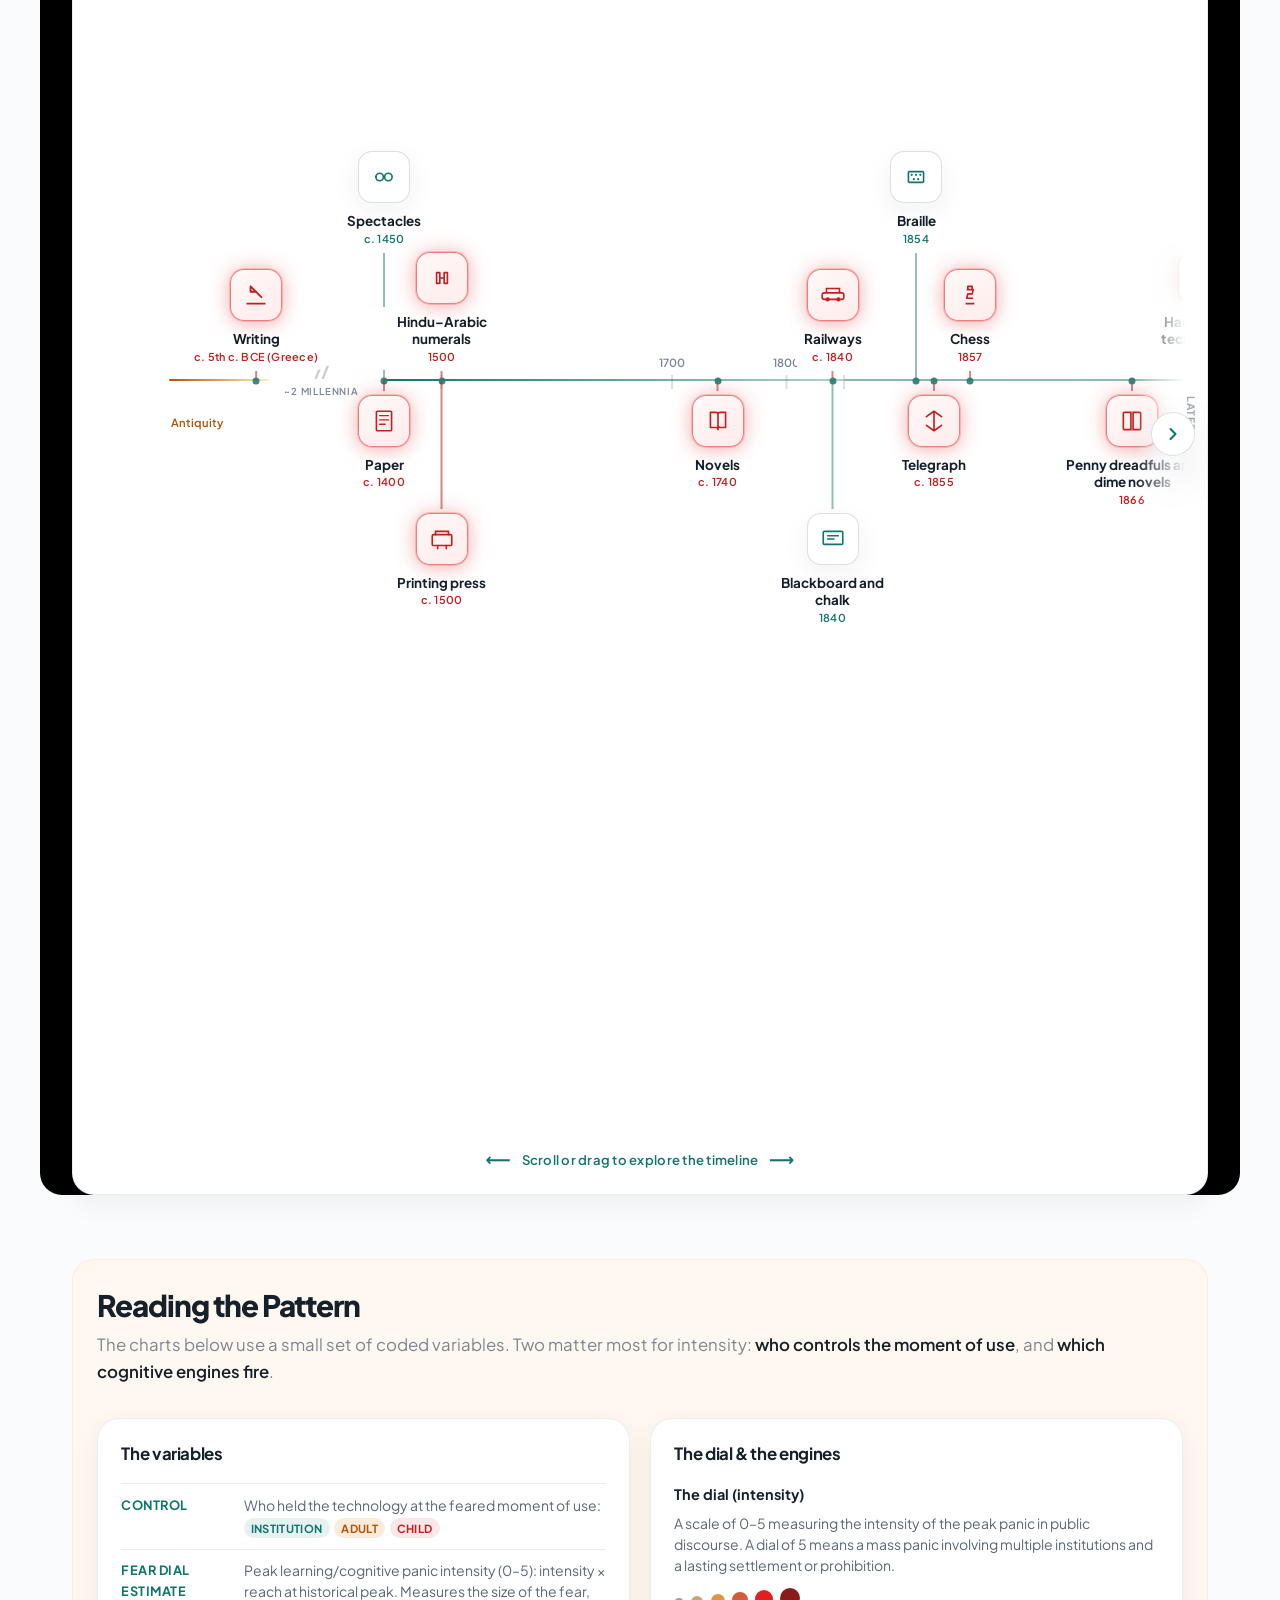
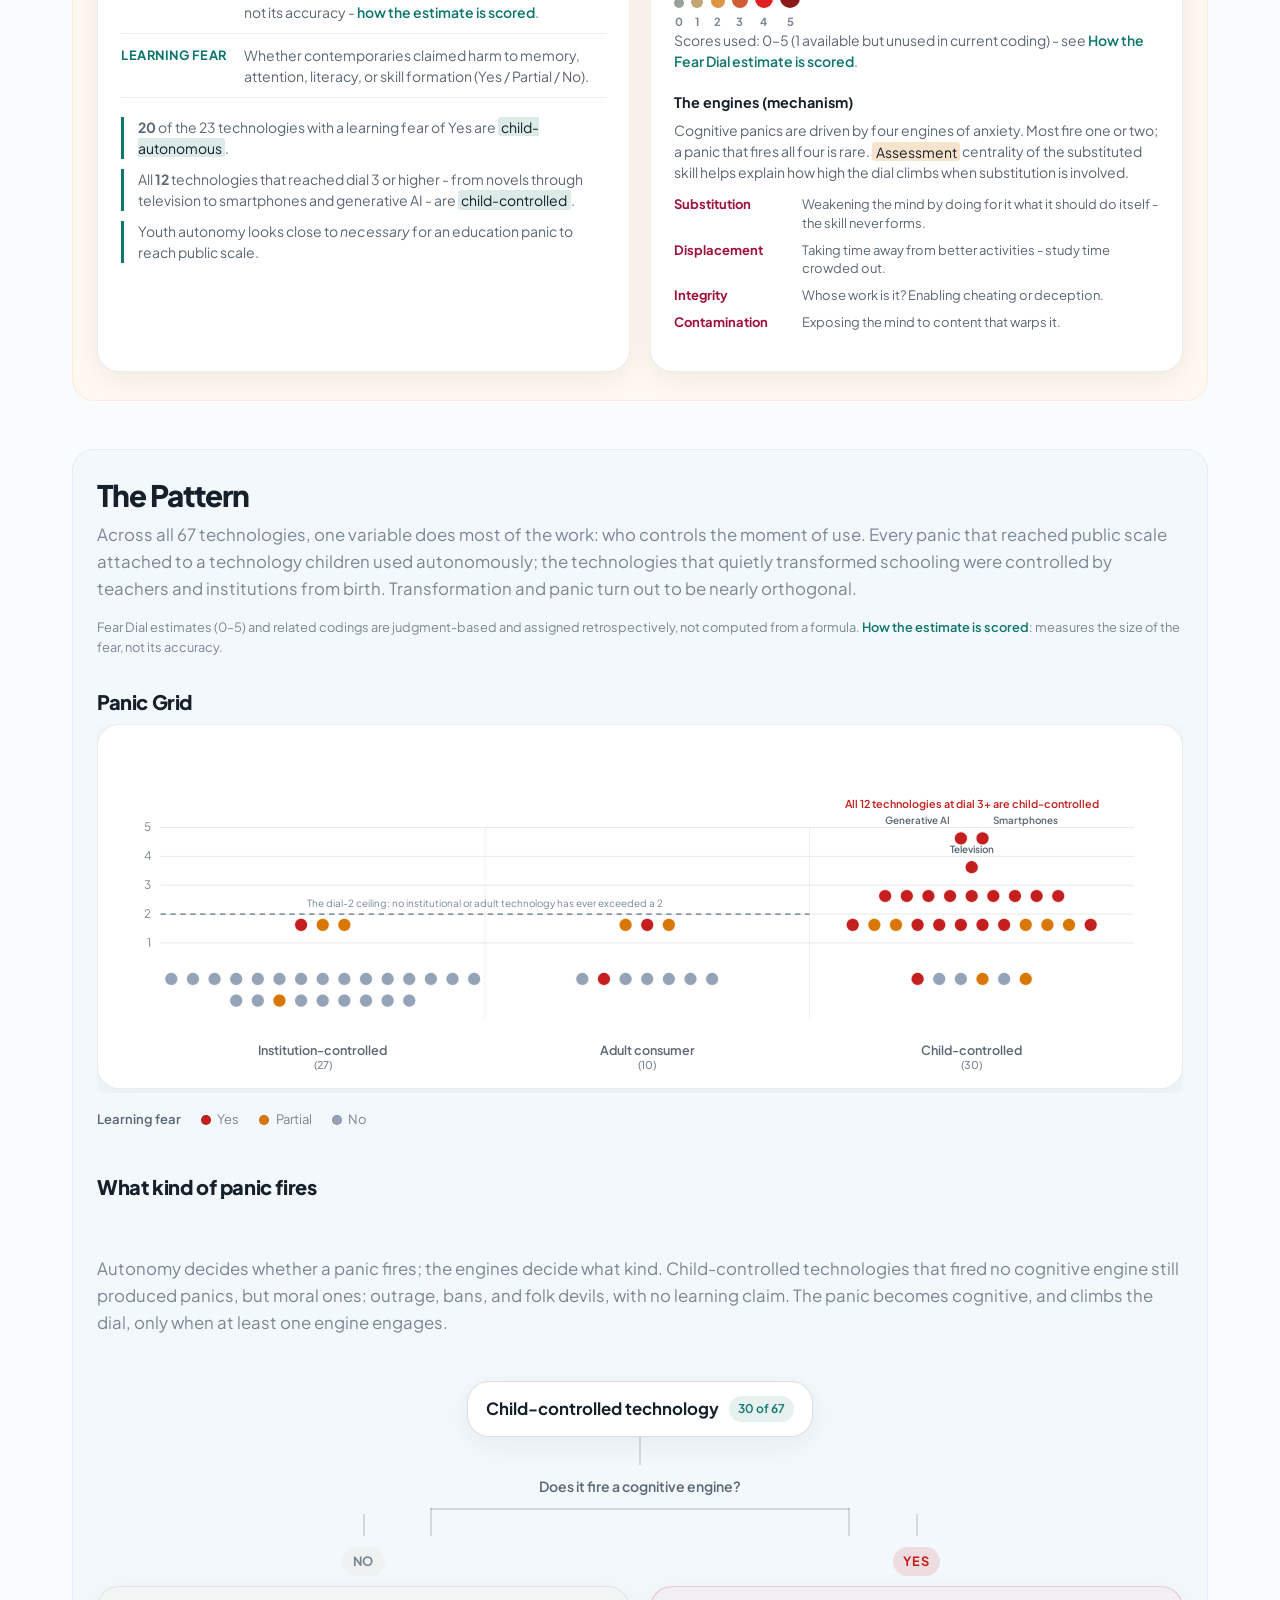
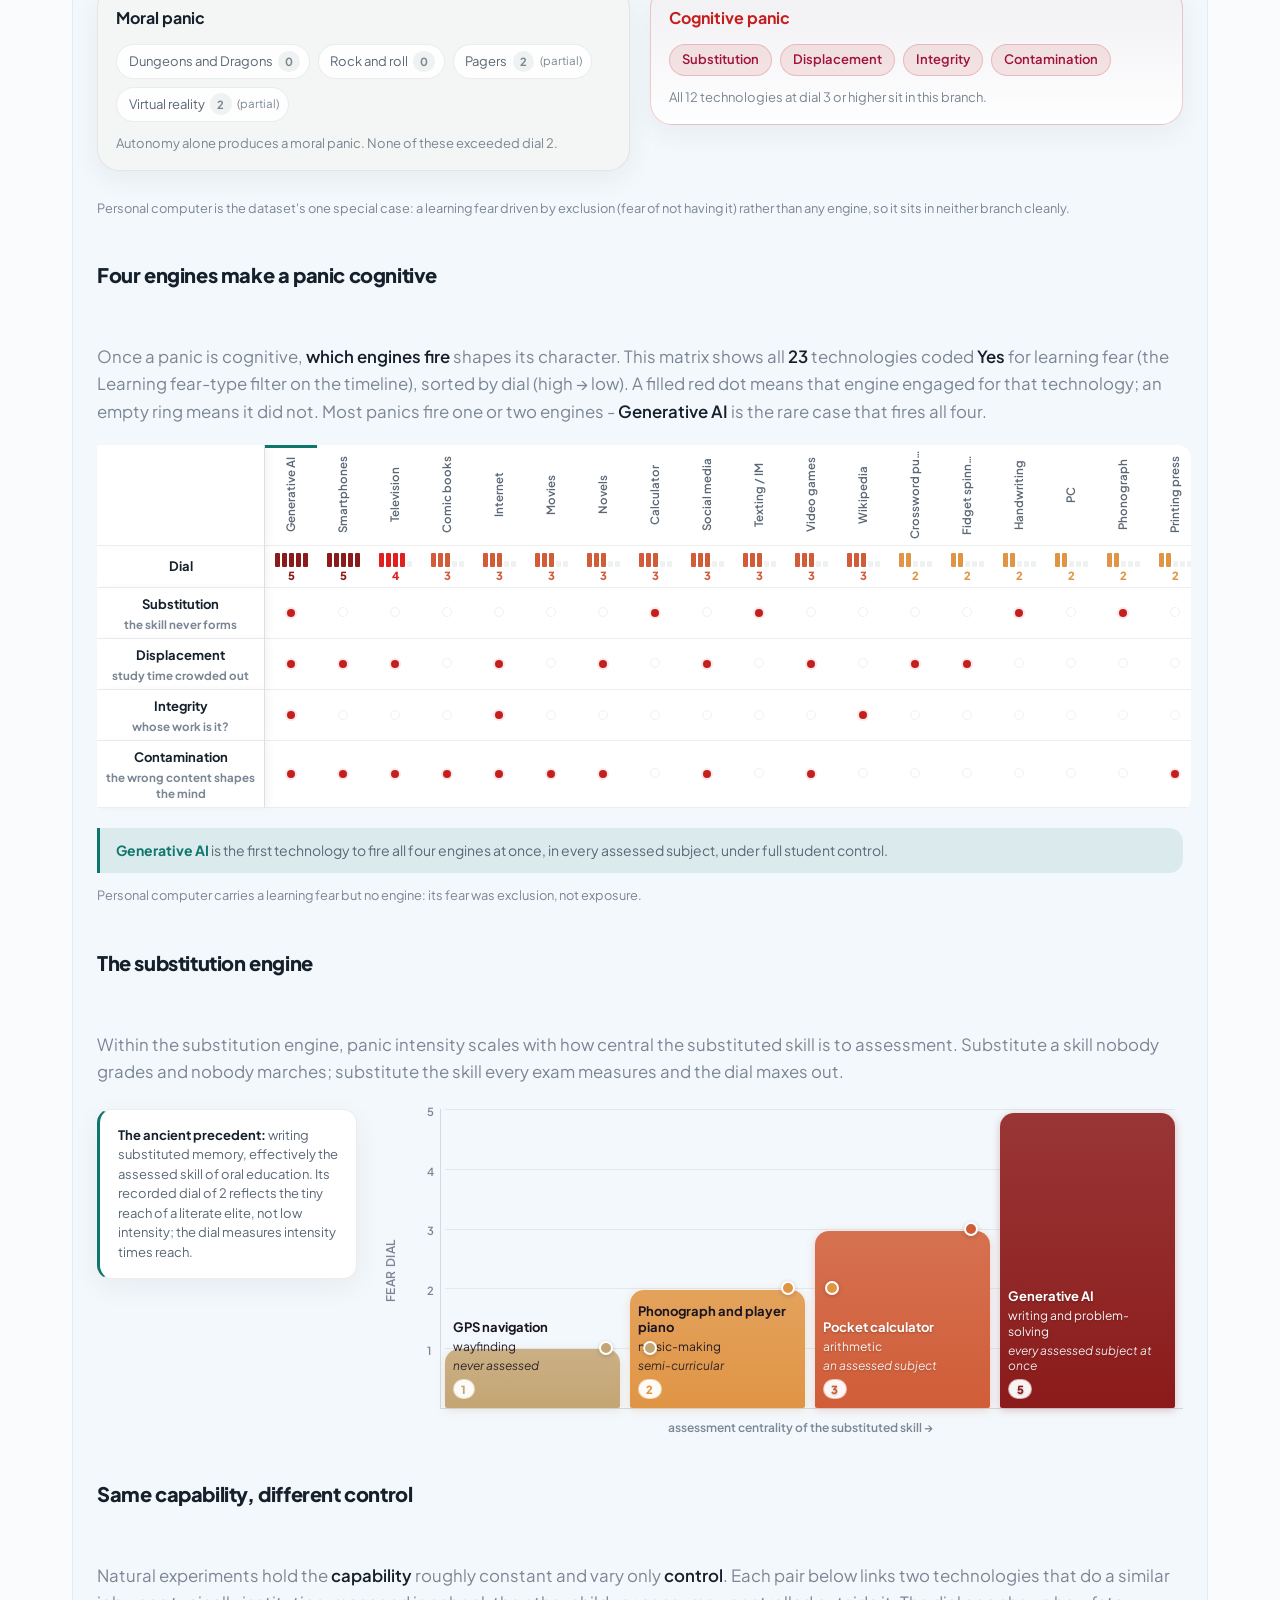
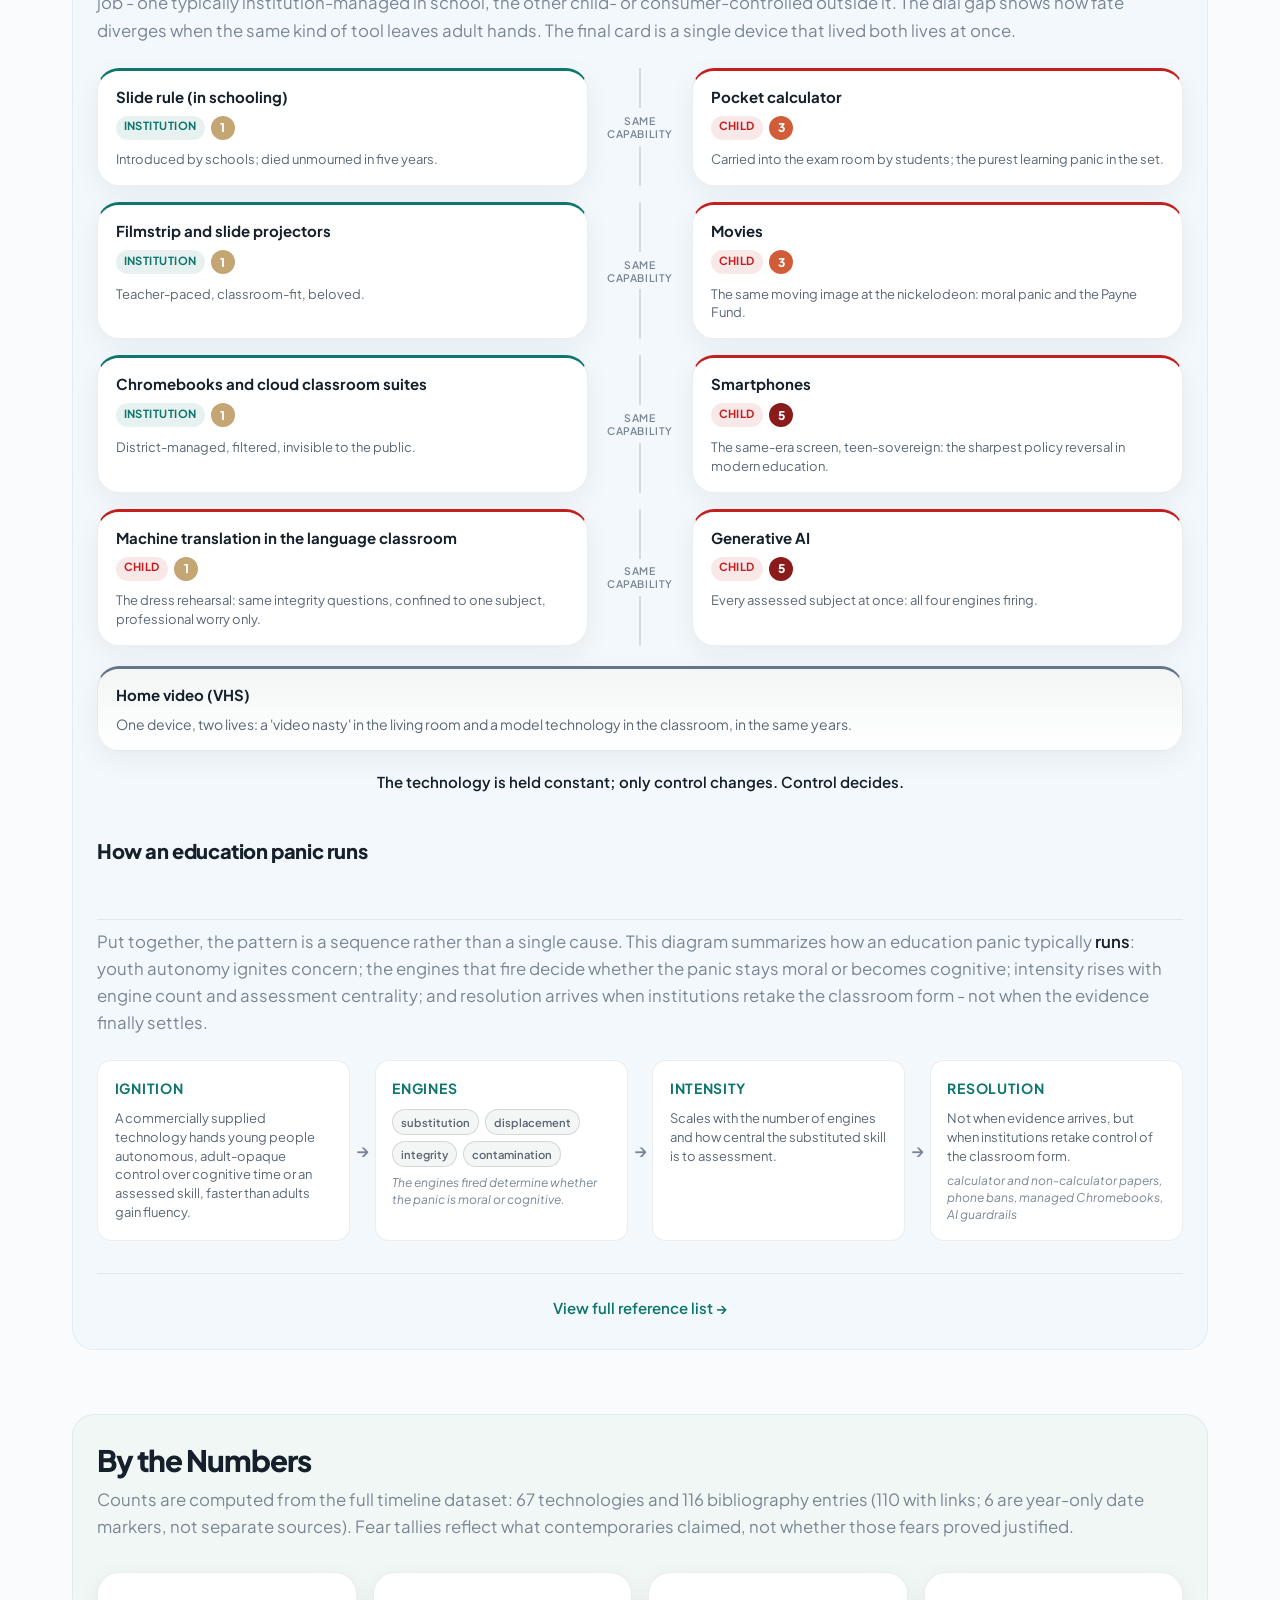
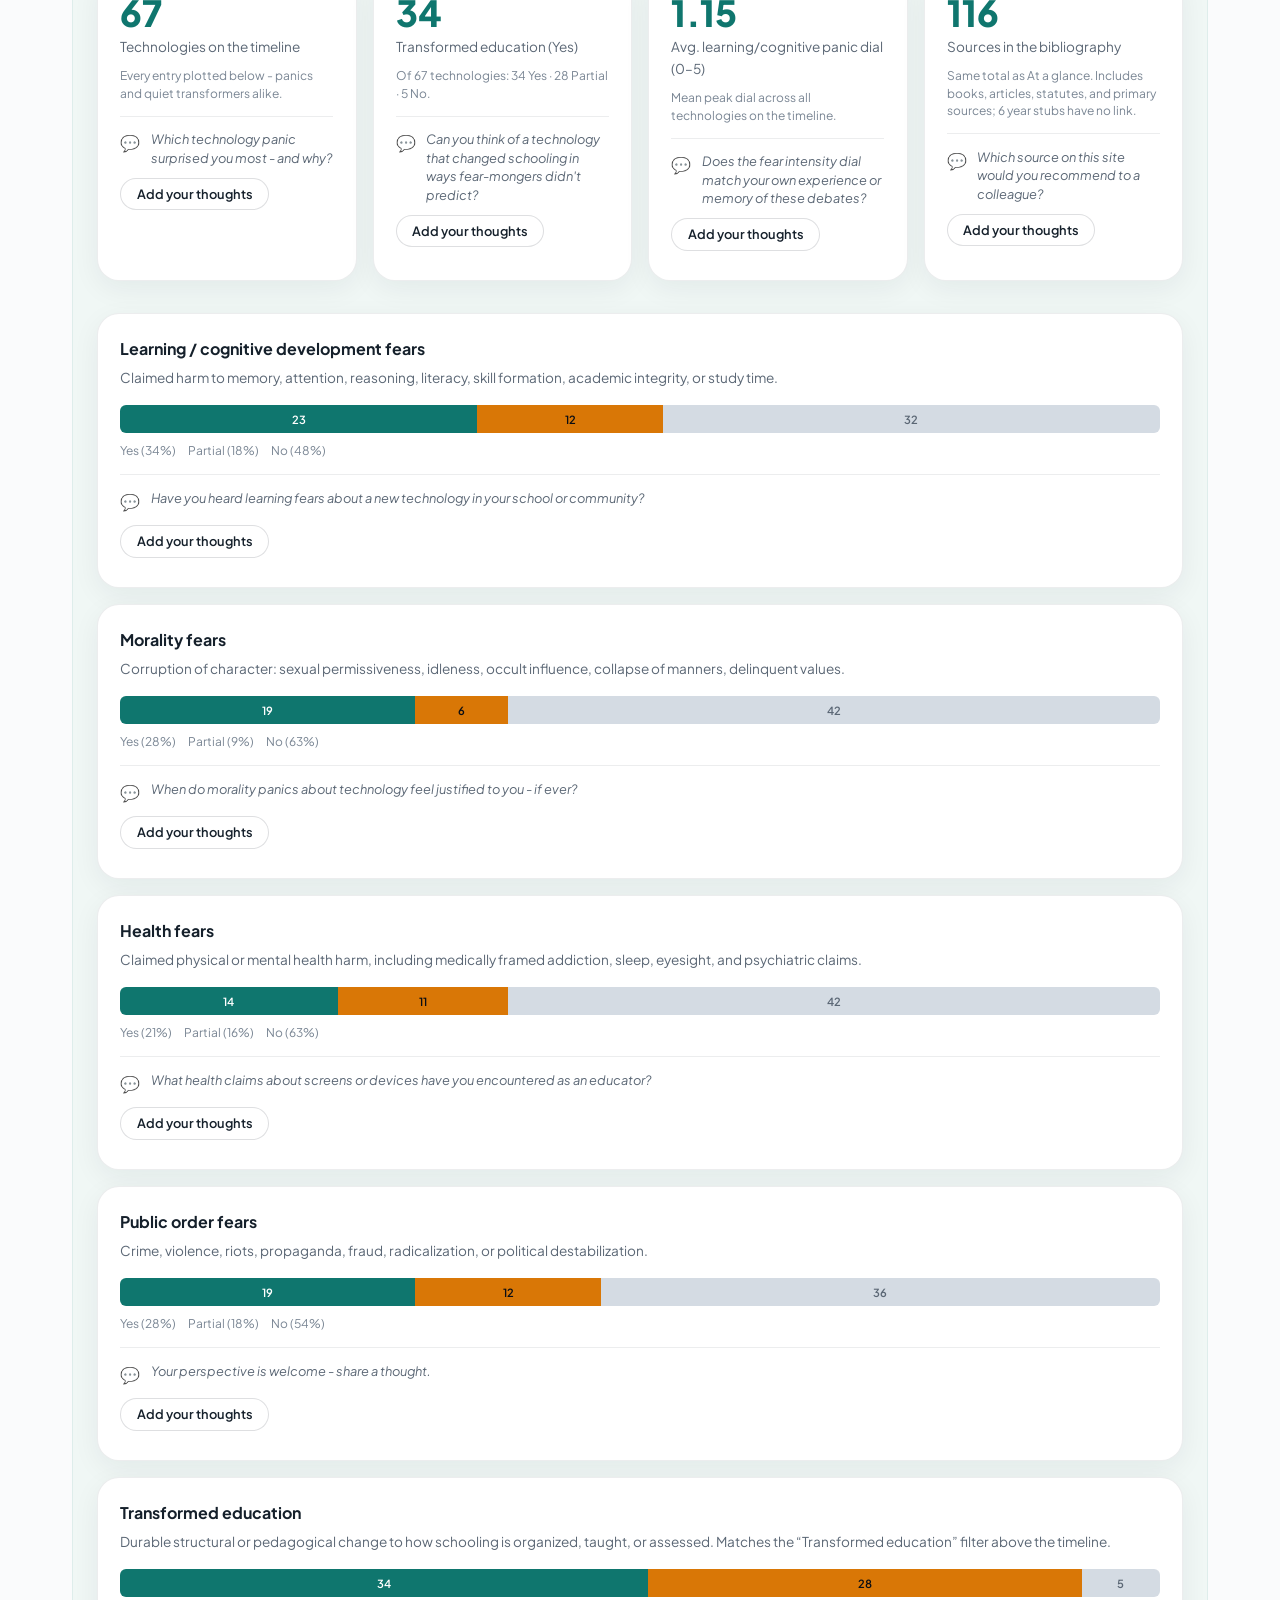
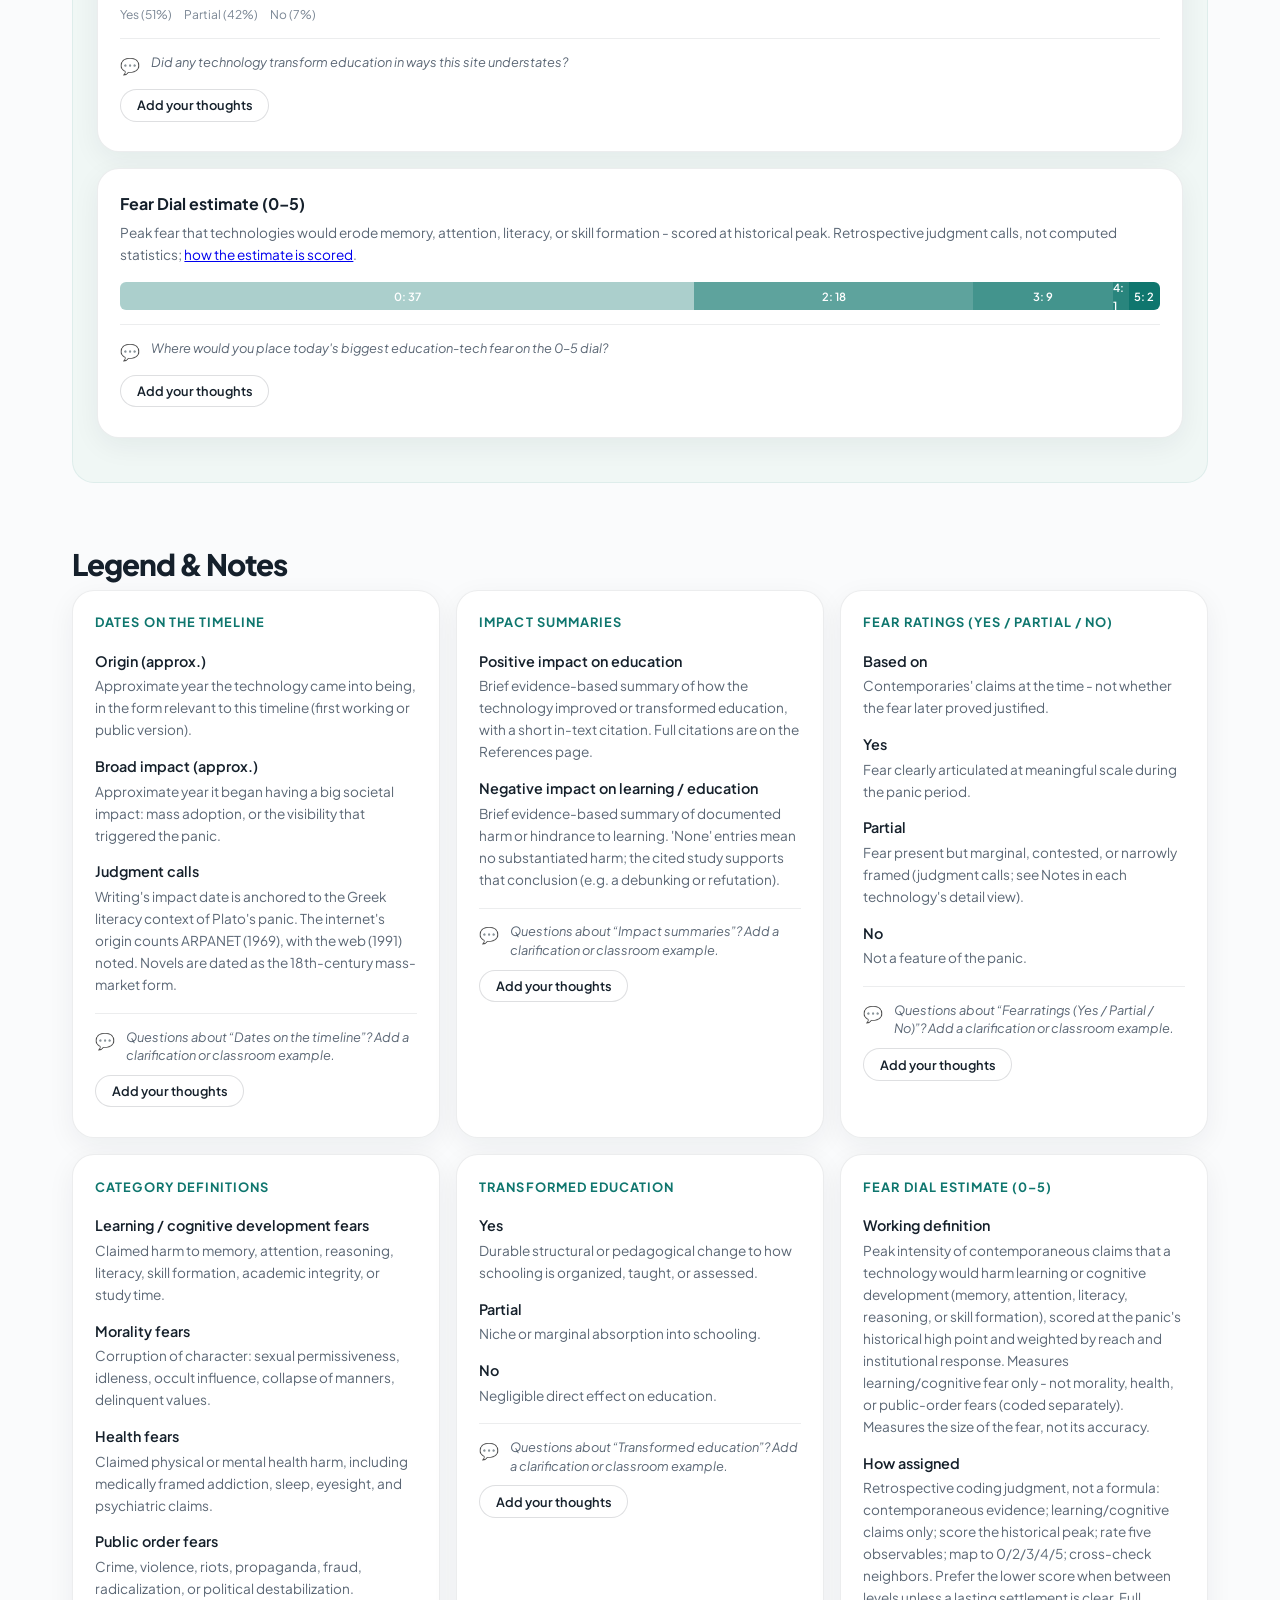
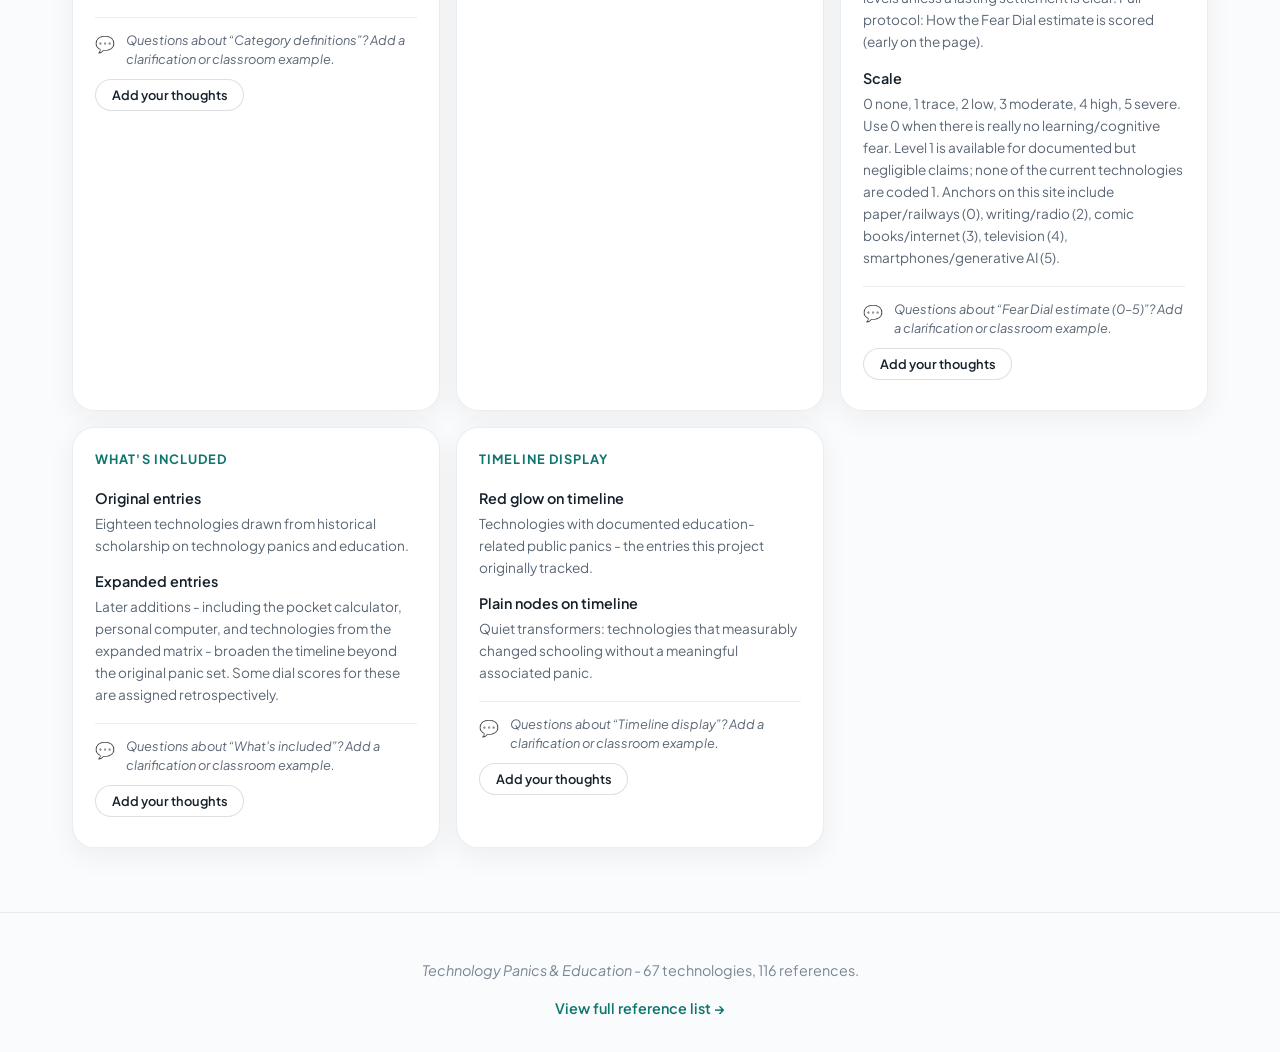
==== commit 41f5c5e1: "Restyle the site with a soft edtech visual language. Swap Inter for Plus Jakarta Sans, soft pastel w" ====
--- a/index.html
+++ b/index.html
@@ -6,7 +6,7 @@
   <title>Technology Panics & Education - Interactive Timeline</title>
   <link rel="preconnect" href="https://fonts.googleapis.com">
   <link rel="preconnect" href="https://fonts.gstatic.com" crossorigin>
-  <link href="https://fonts.googleapis.com/css2?family=Inter:wght@400;500;600;700;800&display=swap" rel="stylesheet">
+  <link href="https://fonts.googleapis.com/css2?family=Plus+Jakarta+Sans:wght@400;500;600;700;800&display=swap" rel="stylesheet">
   <link rel="stylesheet" href="styles.css">
 </head>
 <body>
--- a/styles.css
+++ b/styles.css
@@ -1,33 +1,37 @@
 :root {
-  --bg: #eef1f6;
+  --bg: #fafbfc;
   --bg-elevated: #ffffff;
   --bg-panel: #ffffff;
-  --bg-hover: #f5f7fa;
-  --bg-subtle: #e4e9f0;
-  --border: rgba(15, 23, 42, 0.09);
-  --border-strong: rgba(15, 23, 42, 0.16);
-  --text: #0f172a;
-  --text-secondary: #334155;
-  --text-muted: #64748b;
-  --accent: #2a7d72;
-  --accent-hover: #23685f;
-  --accent-glow: rgba(42, 125, 114, 0.25);
-  --accent-dim: rgba(42, 125, 114, 0.1);
+  --bg-hover: #f3f6f5;
+  --bg-subtle: #eef2f1;
+  --wash-mint: #f0f7f5;
+  --wash-peach: #fff8f0;
+  --wash-sky: #f3f8fc;
+  --border: rgba(21, 32, 43, 0.08);
+  --border-strong: rgba(21, 32, 43, 0.14);
+  --text: #15202b;
+  --text-secondary: #5b6775;
+  --text-muted: #7a8694;
+  --accent: #0f766e;
+  --accent-hover: #0b5f59;
+  --accent-glow: rgba(15, 118, 110, 0.18);
+  --accent-dim: rgba(15, 118, 110, 0.1);
   --learning: #0d9488;
   --morality: #7c3aed;
   --health: #dc2626;
   --order: #d97706;
-  --yes: #2a7d72;
+  --yes: #0f766e;
   --partial: #d97706;
-  --no: #cbd5e1;
+  --no: #d4dbe3;
   --danger: #dc2626;
   --success: #059669;
   --gold: #b45309;
-  --shadow: 0 4px 20px rgba(15, 23, 42, 0.07);
-  --shadow-lg: 0 16px 48px rgba(15, 23, 42, 0.12);
-  --radius: 10px;
-  --radius-lg: 14px;
-  --font: 'Inter', system-ui, -apple-system, sans-serif;
+  --shadow: 0 8px 28px rgba(21, 32, 43, 0.06);
+  --shadow-lg: 0 18px 48px rgba(21, 32, 43, 0.1);
+  --radius: 14px;
+  --radius-lg: 22px;
+  --radius-pill: 999px;
+  --font: 'Plus Jakarta Sans', system-ui, -apple-system, sans-serif;
 }
 
 *, *::before, *::after { box-sizing: border-box; }
@@ -37,12 +41,15 @@
 body {
   margin: 0;
   font-family: var(--font);
-  font-size: 1rem;
-  line-height: 1.6;
+  font-size: 1.05rem;
+  line-height: 1.62;
   color: var(--text);
-  background: var(--bg);
+  background-color: var(--bg);
   background-image:
-    radial-gradient(ellipse 80% 50% at 50% -20%, rgba(42, 125, 114, 0.07), transparent);
+    radial-gradient(ellipse 70% 45% at 12% -10%, rgba(15, 118, 110, 0.09), transparent 55%),
+    radial-gradient(ellipse 55% 40% at 92% 8%, rgba(255, 214, 170, 0.28), transparent 50%),
+    radial-gradient(ellipse 45% 35% at 70% 100%, rgba(186, 220, 255, 0.22), transparent 55%);
+  background-attachment: fixed;
   min-height: 100vh;
   -webkit-font-smoothing: antialiased;
 }
@@ -77,41 +84,44 @@
   font-family: var(--font);
   font-weight: 600;
   font-size: 0.9rem;
-  border-radius: 8px;
+  border-radius: var(--radius-pill);
   cursor: pointer;
   text-decoration: none;
   display: inline-flex;
   align-items: center;
   justify-content: center;
   gap: 0.4rem;
-  transition: background 0.2s, border-color 0.2s, transform 0.15s, box-shadow 0.2s;
+  transition: background 0.2s, border-color 0.2s, transform 0.15s, box-shadow 0.2s, color 0.2s;
   border: none;
 }
 
 .btn-primary {
   background: var(--accent);
   color: #fff;
-  padding: 0.65rem 1.25rem;
+  padding: 0.7rem 1.35rem;
+  box-shadow: 0 8px 20px rgba(15, 118, 110, 0.22);
 }
 
 .btn-primary:hover {
   background: var(--accent-hover);
-  box-shadow: 0 0 24px var(--accent-glow);
+  transform: translateY(-1px);
+  box-shadow: 0 10px 24px rgba(15, 118, 110, 0.28);
 }
 
 .btn-secondary {
-  background: transparent;
+  background: #ffffff;
   color: var(--text);
   border: 1px solid var(--border-strong);
-  padding: 0.65rem 1.25rem;
+  padding: 0.7rem 1.35rem;
 }
 
 .btn-secondary:hover {
-  background: var(--bg-hover);
-  border-color: var(--accent);
-}
-
-.btn-sm { padding: 0.45rem 0.9rem; font-size: 0.8rem; }
+  background: var(--wash-mint);
+  border-color: color-mix(in srgb, var(--accent) 35%, var(--border-strong));
+  transform: translateY(-1px);
+}
+
+.btn-sm { padding: 0.45rem 0.95rem; font-size: 0.8rem; }
 
 .btn-ghost {
   background: transparent;
@@ -124,9 +134,9 @@
 
 /* Header & nav */
 .site-header {
-  border-bottom: 1px solid var(--border);
+  border-bottom: 1px solid transparent;
   padding-bottom: 3rem;
-  background: var(--bg-elevated);
+  background: linear-gradient(180deg, rgba(255, 255, 255, 0.92) 0%, rgba(250, 251, 252, 0.55) 100%);
 }
 
 .nav {
@@ -144,27 +154,28 @@
   display: flex;
   align-items: center;
   gap: 0.5rem;
-  font-weight: 700;
-  font-size: 1.05rem;
+  font-weight: 800;
+  font-size: 1.1rem;
+  letter-spacing: -0.03em;
   color: var(--text);
   text-decoration: none;
 }
 
 .nav-logo__icon { color: var(--accent); font-size: 0.85rem; }
 
-.nav-links { display: flex; gap: 0.25rem; flex-wrap: wrap; }
+.nav-links { display: flex; gap: 0.2rem; flex-wrap: wrap; }
 
 .nav-link {
-  padding: 0.45rem 0.9rem;
-  border-radius: 8px;
+  padding: 0.45rem 0.95rem;
+  border-radius: var(--radius-pill);
   text-decoration: none;
   color: var(--text-muted);
   font-size: 0.875rem;
-  font-weight: 500;
+  font-weight: 600;
   transition: color 0.2s, background 0.2s;
 }
 
-.nav-link:hover { color: var(--text); background: var(--bg-hover); }
+.nav-link:hover { color: var(--text); background: rgba(255, 255, 255, 0.85); }
 .nav-link.active { color: var(--accent); background: var(--accent-dim); }
 
 .nav-cta { display: none; }
@@ -185,37 +196,40 @@
 }
 
 @media (min-width: 900px) {
-  .hero { grid-template-columns: 1fr 1fr; }
+  .hero { grid-template-columns: 1.15fr 0.85fr; }
 }
 
 .hero-eyebrow {
-  font-size: 0.8rem;
+  font-size: 0.78rem;
   text-transform: uppercase;
-  letter-spacing: 0.14em;
+  letter-spacing: 0.1em;
   color: var(--accent);
-  font-weight: 600;
+  font-weight: 700;
   margin: 0 0 0.75rem;
 }
 
 .hero h1 {
-  font-size: clamp(2rem, 4.5vw, 3.25rem);
+  font-size: clamp(2.1rem, 4.2vw, 3.15rem);
   font-weight: 800;
-  line-height: 1.1;
-  margin: 0 0 1rem;
-  letter-spacing: -0.02em;
+  line-height: 1.08;
+  margin: 0 0 0.85rem;
+  letter-spacing: -0.045em;
 }
 
 .hero-subtitle {
   font-size: 1.1rem;
+  font-weight: 500;
   color: var(--text-secondary);
   margin: 0 0 1rem;
+  max-width: 34rem;
 }
 
 .hero-intro {
   color: var(--text-secondary);
   margin: 0 0 1.5rem;
-  max-width: 520px;
+  max-width: 36rem;
   line-height: 1.7;
+  font-size: 1.02rem;
 }
 
 .hero__actions { display: flex; flex-wrap: wrap; gap: 0.75rem; }
@@ -238,8 +252,8 @@
   background: #ffffff;
   border: 1px solid var(--border);
   border-radius: var(--radius-lg);
-  padding: 1.25rem;
-  box-shadow: var(--shadow);
+  padding: 1.35rem 1.4rem;
+  box-shadow: var(--shadow-lg);
 }
 
 .hero-card__label {
@@ -248,6 +262,7 @@
   letter-spacing: 0.1em;
   color: var(--text-muted);
   margin-bottom: 1rem;
+  font-weight: 700;
 }
 
 .hero-card__stats {
@@ -258,12 +273,14 @@
 
 .hero-stat-num {
   display: block;
-  font-size: 1.5rem;
+  font-size: 1.75rem;
   font-weight: 800;
   color: var(--accent);
-}
-
-.hero-stat-lbl { font-size: 0.7rem; color: var(--text-muted); }
+  letter-spacing: -0.03em;
+  line-height: 1.1;
+}
+
+.hero-stat-lbl { font-size: 0.7rem; color: var(--text-muted); font-weight: 500; }
 
 .hero-card__fears {
   padding-top: 0.75rem;
@@ -284,16 +301,17 @@
 
 .chip-mini {
   font-size: 0.65rem;
-  padding: 0.2rem 0.5rem;
-  border-radius: 4px;
+  font-weight: 600;
+  padding: 0.28rem 0.65rem;
+  border-radius: var(--radius-pill);
   background: var(--bg-subtle);
   color: var(--text-secondary);
 }
 
-.chip-mini--learning { color: var(--learning); }
-.chip-mini--morality { color: var(--morality); }
-.chip-mini--health { color: var(--health); }
-.chip-mini--order { color: var(--order); }
+.chip-mini--learning { color: var(--learning); background: rgba(13, 148, 136, 0.12); }
+.chip-mini--morality { color: var(--morality); background: rgba(124, 58, 237, 0.1); }
+.chip-mini--health { color: var(--health); background: rgba(220, 38, 38, 0.1); }
+.chip-mini--order { color: var(--order); background: rgba(217, 119, 6, 0.12); }
 
 .hero--compact { padding: 1.5rem 2rem 2rem; text-align: center; }
 .hero--compact h1 { margin-bottom: 0.5rem; }
@@ -308,10 +326,11 @@
 }
 
 .section-title {
-  font-size: 1.5rem;
-  font-weight: 700;
-  margin: 0 0 0.5rem;
-  letter-spacing: -0.02em;
+  font-size: clamp(1.55rem, 2.4vw, 1.85rem);
+  font-weight: 800;
+  margin: 0 0 0.55rem;
+  letter-spacing: -0.035em;
+  line-height: 1.15;
 }
 
 .section-desc {
@@ -334,8 +353,8 @@
   position: sticky;
   top: 0;
   z-index: 200;
-  background: rgba(255, 255, 255, 0.92);
-  backdrop-filter: blur(12px);
+  background: rgba(250, 251, 252, 0.88);
+  backdrop-filter: blur(14px);
   border-bottom: 1px solid var(--border);
   padding: 1rem 0;
   margin: 0 -2rem 2rem;
@@ -363,12 +382,12 @@
 .filter-chips { display: flex; flex-wrap: wrap; gap: 0.45rem; }
 
 .chip {
-  padding: 0.5rem 1rem;
+  padding: 0.5rem 1.05rem;
   border: 1.5px solid var(--border-strong);
-  border-radius: 9px;
+  border-radius: var(--radius-pill);
   background: #ffffff;
   font-family: var(--font);
-  font-size: 0.92rem;
+  font-size: 0.9rem;
   font-weight: 600;
   color: var(--text);
   cursor: pointer;
@@ -945,7 +964,7 @@
 .timeline-key__swatch {
   width: 28px;
   height: 28px;
-  border-radius: 8px;
+  border-radius: 10px;
   background: #ffffff;
   border: 1.5px solid var(--border-strong);
   box-shadow: var(--shadow);
@@ -1438,7 +1457,10 @@
 /* The Pattern / Panic Grid */
 .pattern-section {
   margin-bottom: 4rem;
-  padding-top: 1rem;
+  padding: 1.75rem 1.5rem;
+  border-radius: var(--radius-lg);
+  background: var(--wash-sky);
+  border: 1px solid color-mix(in srgb, #7eb6e0 16%, transparent);
 }
 
 .pattern-intro {
@@ -1474,14 +1496,17 @@
 /* Fear dial methodology */
 .dial-method-section {
   margin-bottom: 3rem;
-  padding-top: 0.5rem;
+  padding: 1.75rem 1.5rem;
+  border-radius: var(--radius-lg);
+  background: var(--wash-mint);
+  border: 1px solid color-mix(in srgb, var(--accent) 8%, transparent);
 }
 
 .dial-method-card {
   background: var(--bg-elevated);
   border: 1px solid var(--border);
   border-radius: var(--radius-lg);
-  padding: 1.35rem 1.5rem;
+  padding: 1.45rem 1.6rem;
   box-shadow: var(--shadow);
   max-width: none;
   width: 100%;
@@ -1546,7 +1571,7 @@
 }
 
 .dial-method-scope__col {
-  padding: 0.85rem 1rem;
+  padding: 0.95rem 1.05rem;
   border-radius: var(--radius);
   border: 1px solid var(--border);
   background: #fff;
@@ -1749,18 +1774,20 @@
   display: inline-flex;
   align-items: center;
   justify-content: center;
-  padding: 0.55rem 1rem;
-  border-radius: var(--radius);
+  padding: 0.6rem 1.2rem;
+  border-radius: var(--radius-pill);
   background: var(--accent);
   color: #fff;
   font-size: 0.875rem;
   font-weight: 700;
   text-decoration: none;
+  box-shadow: 0 8px 18px rgba(15, 118, 110, 0.2);
 }
 
 .dial-method-download__btn:hover {
-  filter: brightness(0.95);
+  filter: brightness(0.96);
   text-decoration: none;
+  transform: translateY(-1px);
 }
 
 .dial-method-download__link {
@@ -1781,7 +1808,10 @@
 /* Pattern primer - variables & engines */
 .pattern-primer {
   margin-bottom: 3rem;
-  padding-top: 0.5rem;
+  padding: 1.75rem 1.5rem;
+  border-radius: var(--radius-lg);
+  background: var(--wash-peach);
+  border: 1px solid color-mix(in srgb, #f0b27a 18%, transparent);
 }
 
 .primer-grid {
@@ -1795,7 +1825,7 @@
   background: var(--bg-elevated);
   border: 1px solid var(--border);
   border-radius: var(--radius-lg);
-  padding: 1.25rem 1.35rem;
+  padding: 1.35rem 1.45rem;
   box-shadow: var(--shadow);
 }
 
@@ -3177,7 +3207,13 @@
 }
 
 /* Stats */
-.stats-section { margin-bottom: 4rem; }
+.stats-section {
+  margin-bottom: 4rem;
+  padding: 1.75rem 1.5rem;
+  border-radius: var(--radius-lg);
+  background: var(--wash-mint);
+  border: 1px solid color-mix(in srgb, var(--accent) 8%, transparent);
+}
 
 .stats-grid {
   display: grid;
@@ -3189,8 +3225,8 @@
 .stat-card, .fear-stat-block, .legend-block {
   background: #ffffff;
   border: 1px solid var(--border);
-  border-radius: var(--radius);
-  padding: 1.25rem;
+  border-radius: var(--radius-lg);
+  padding: 1.35rem 1.4rem;
   box-shadow: var(--shadow);
 }
 
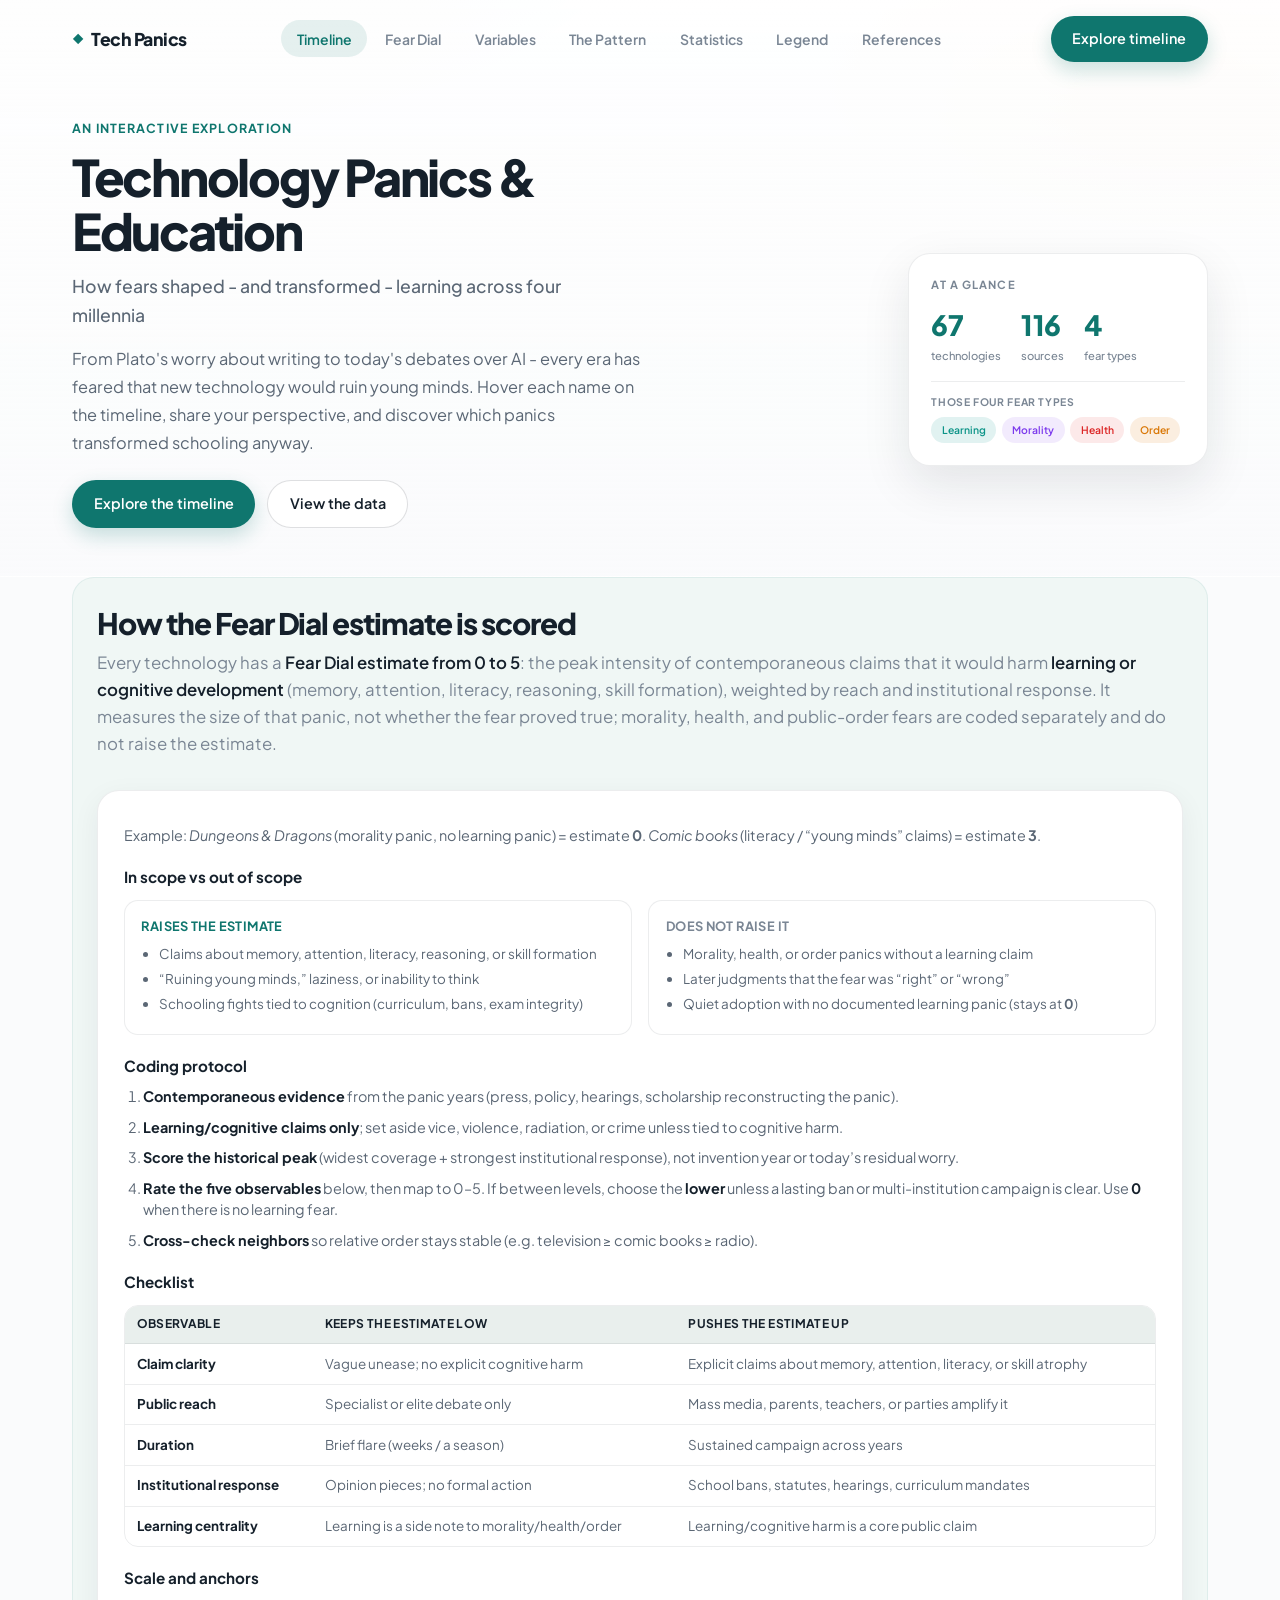
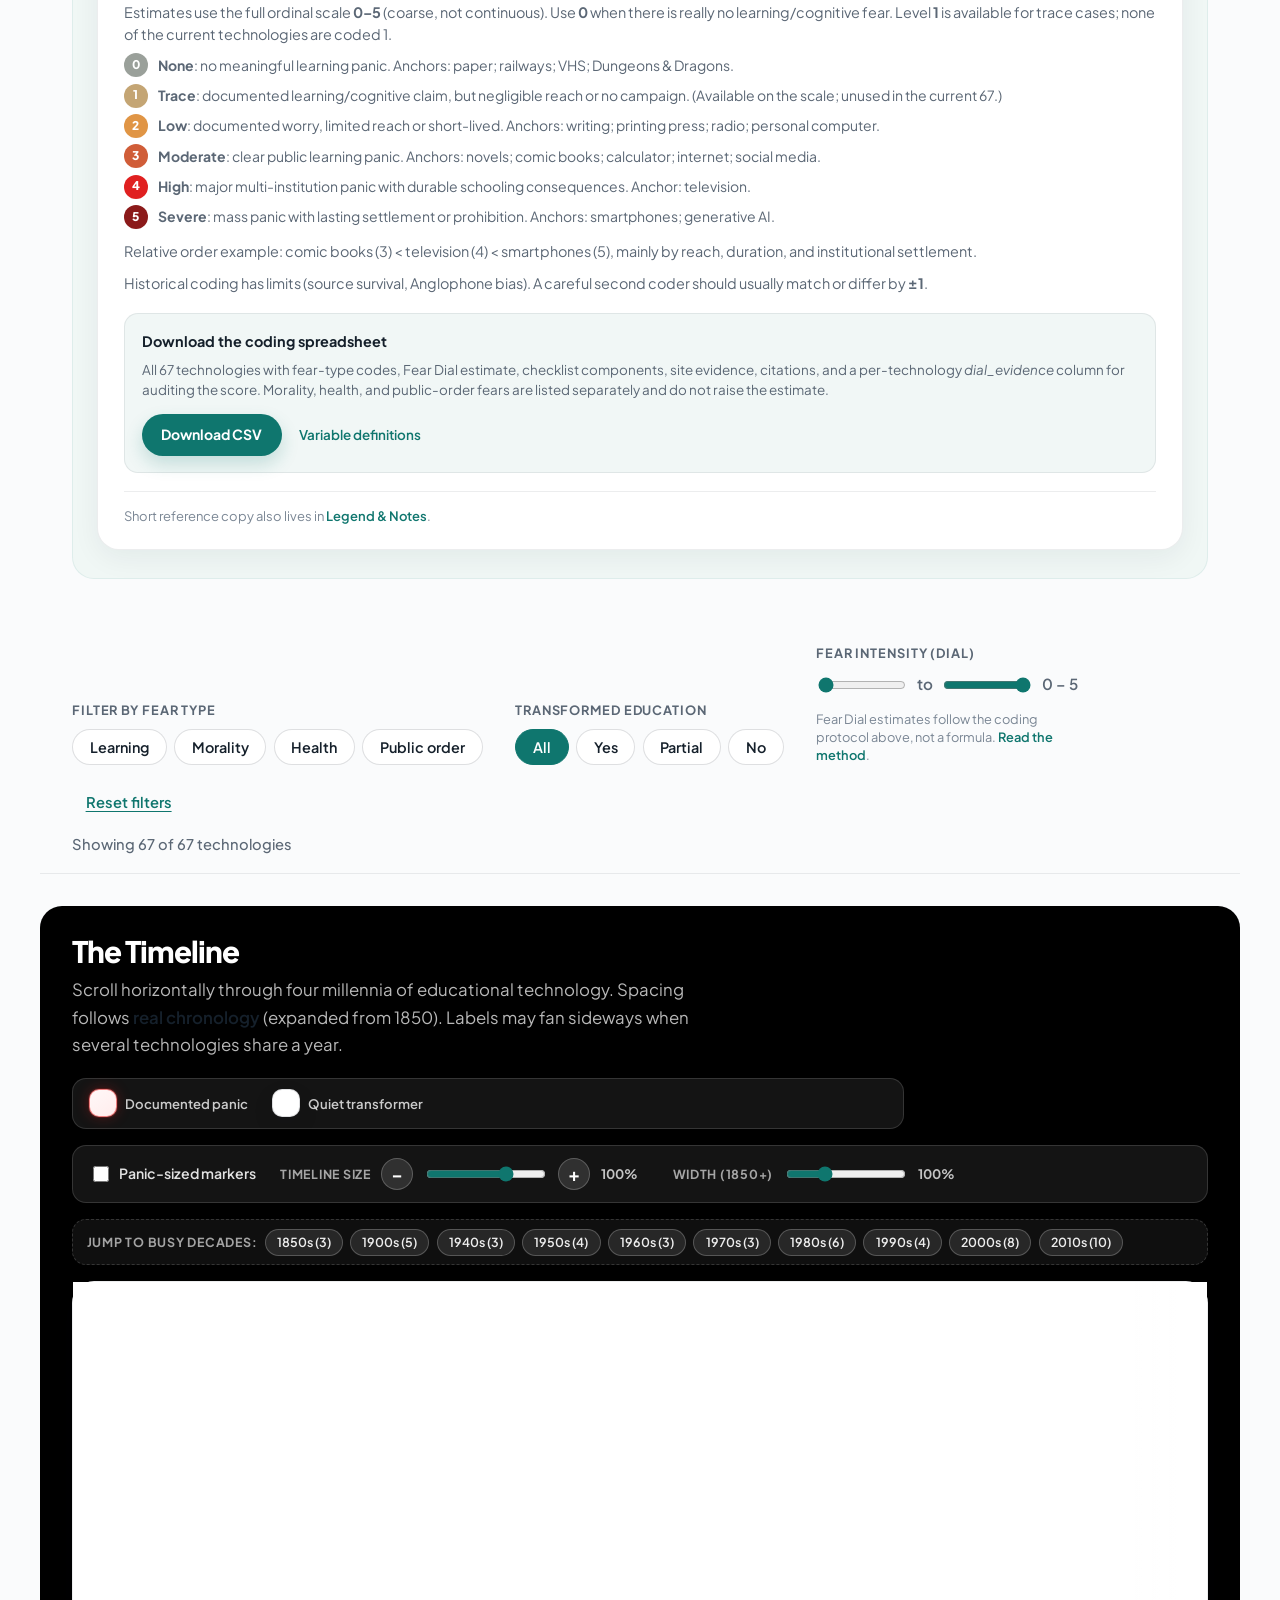
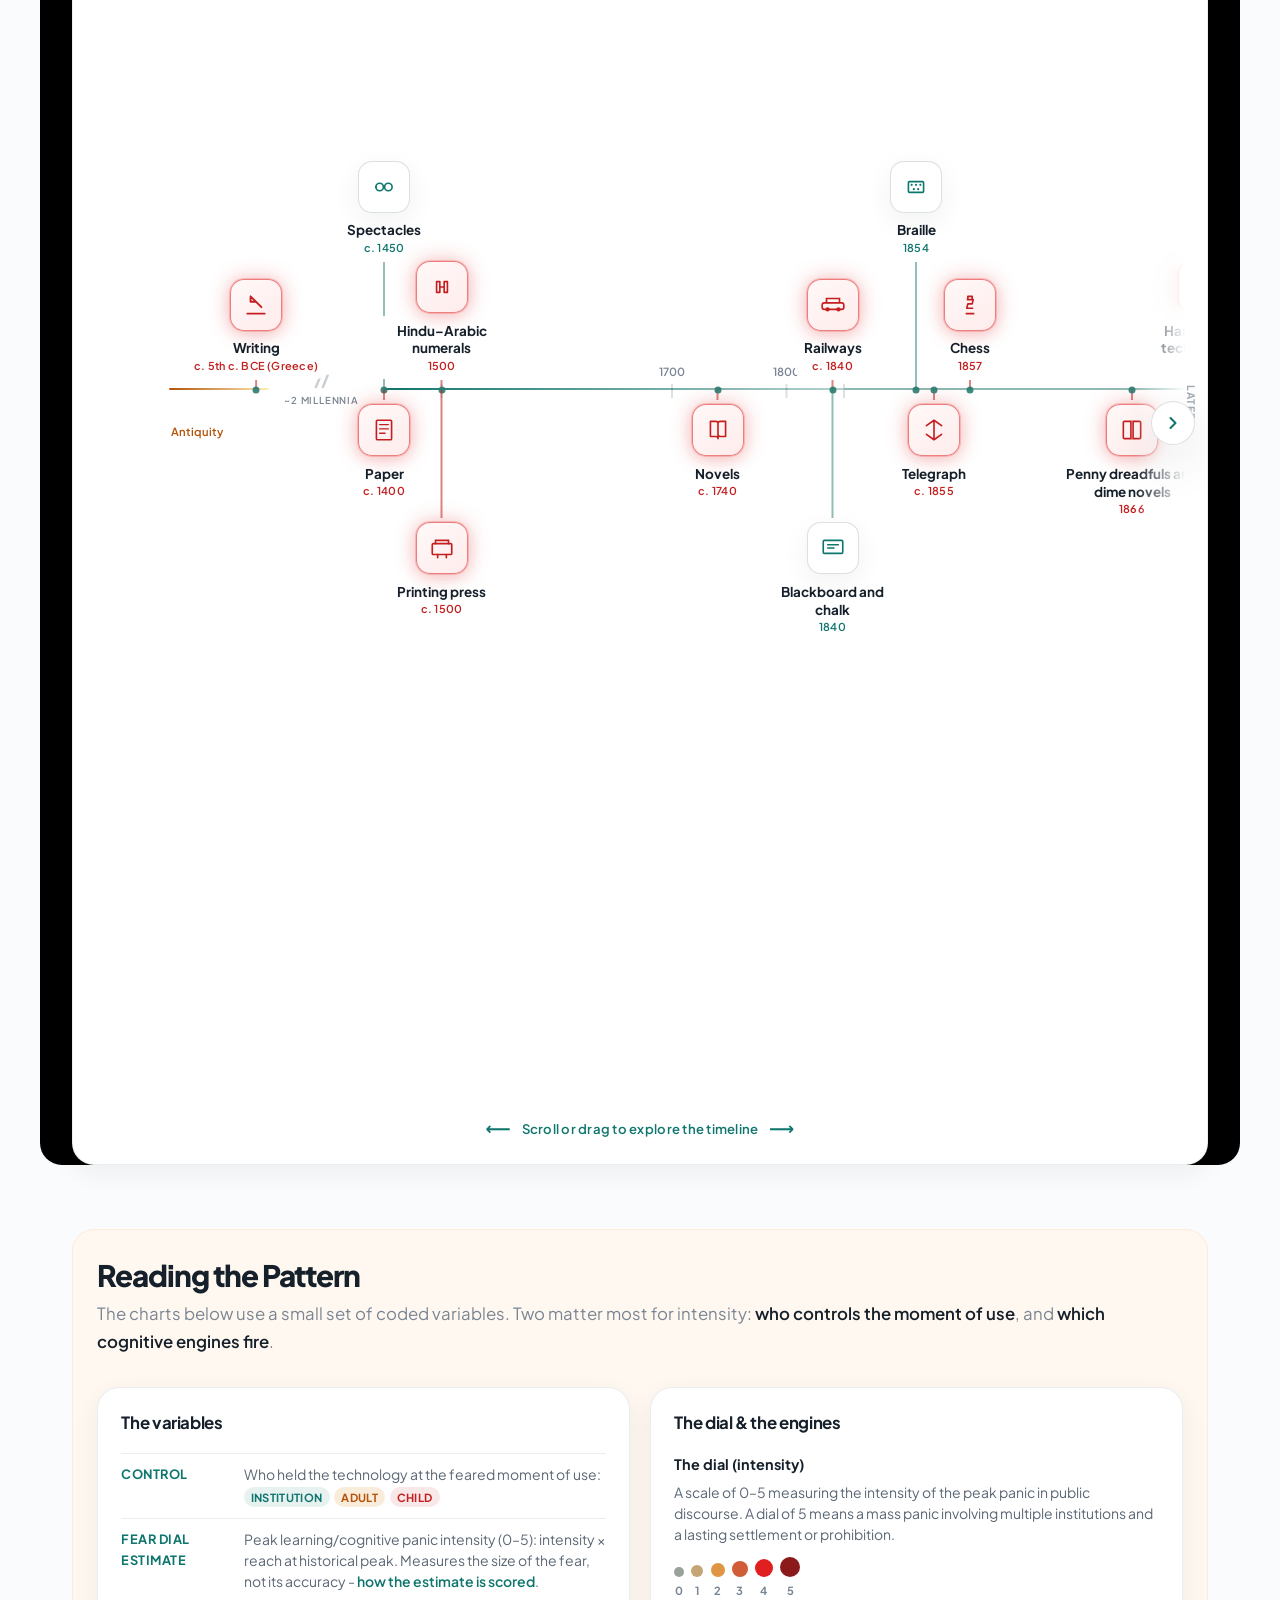
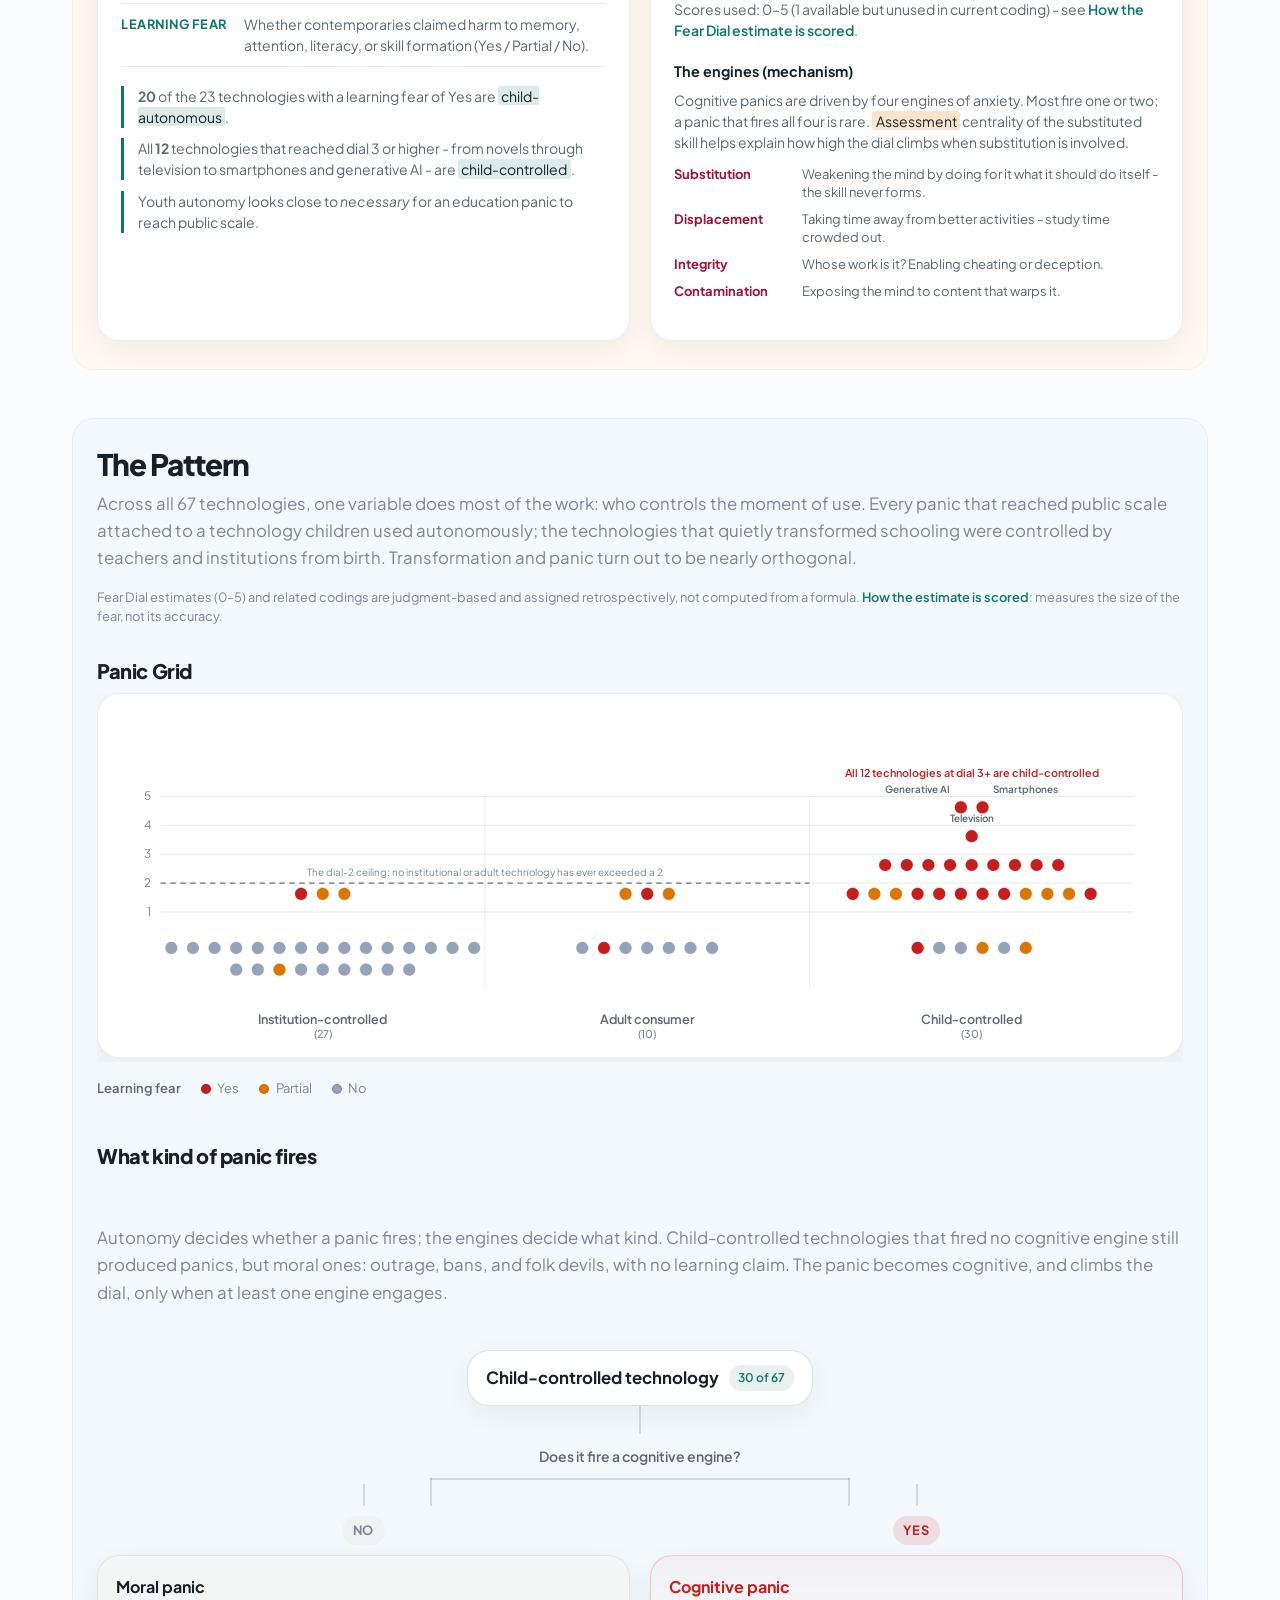
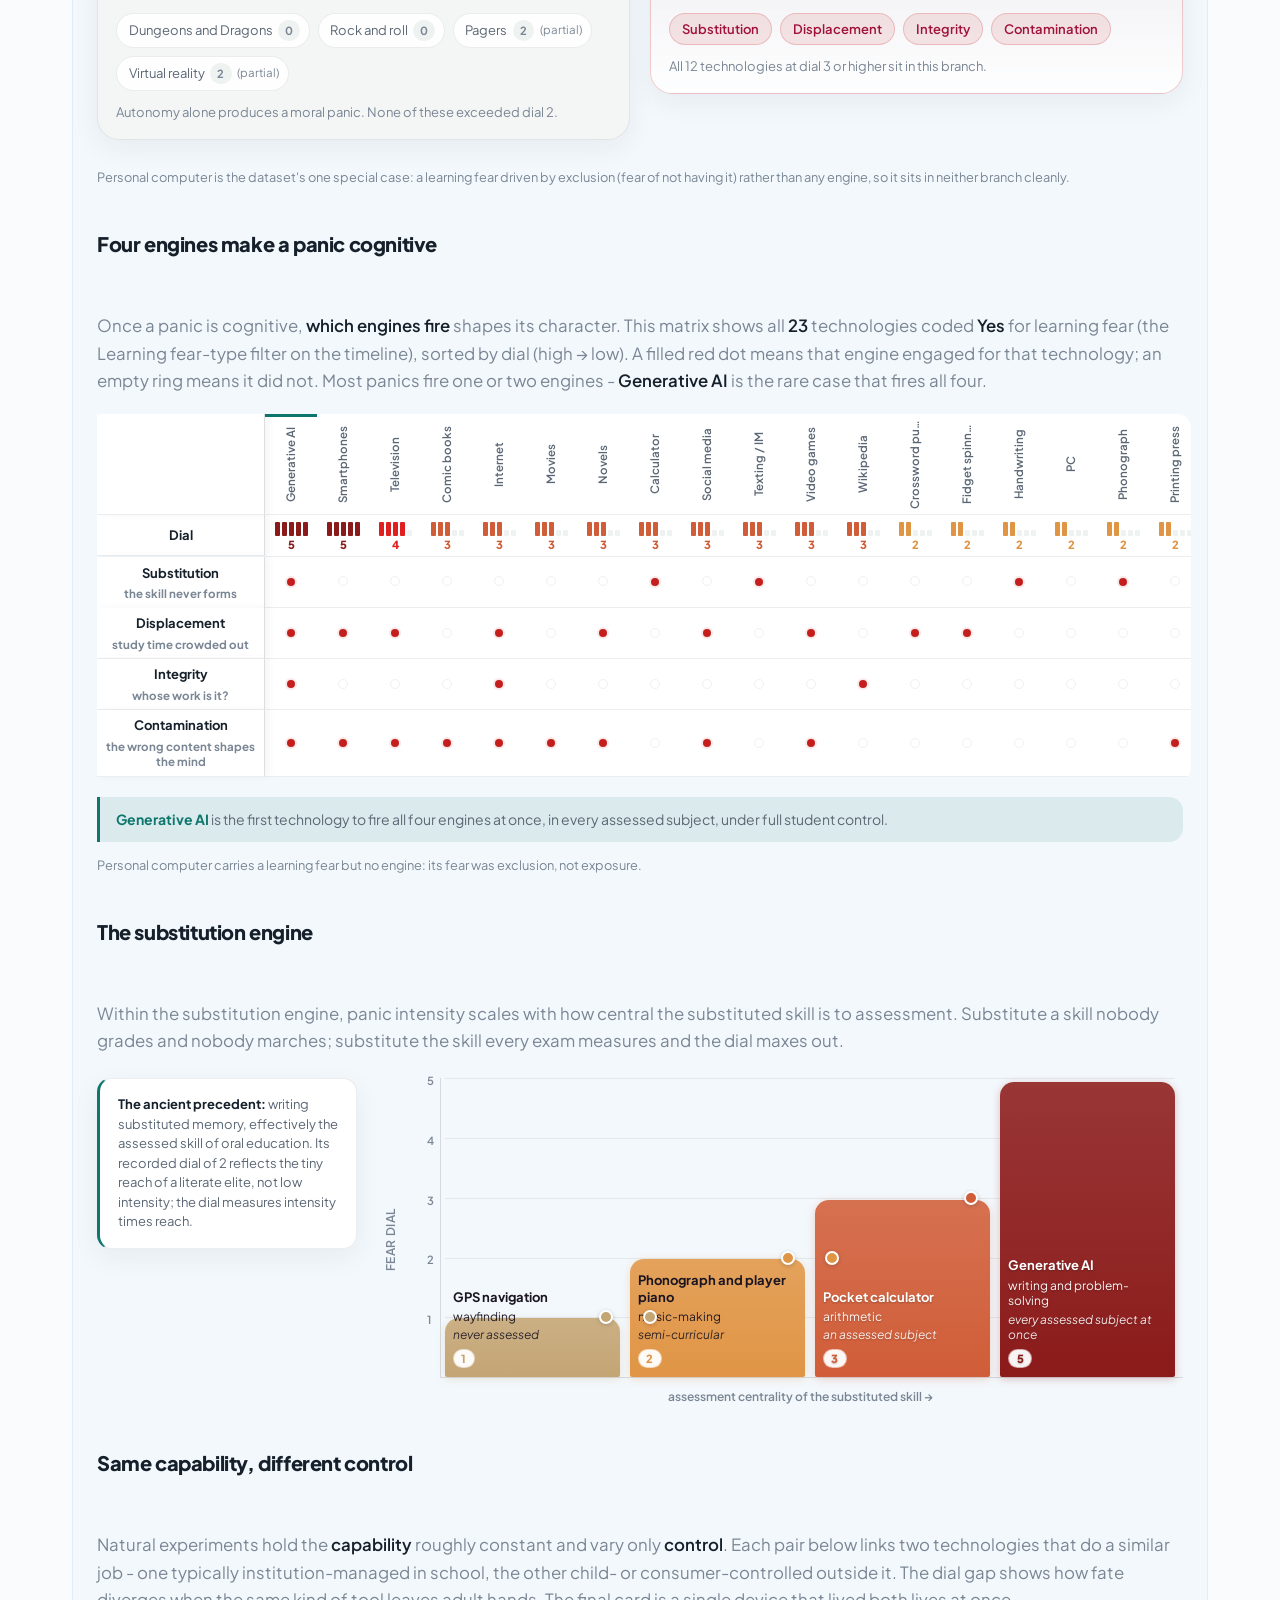
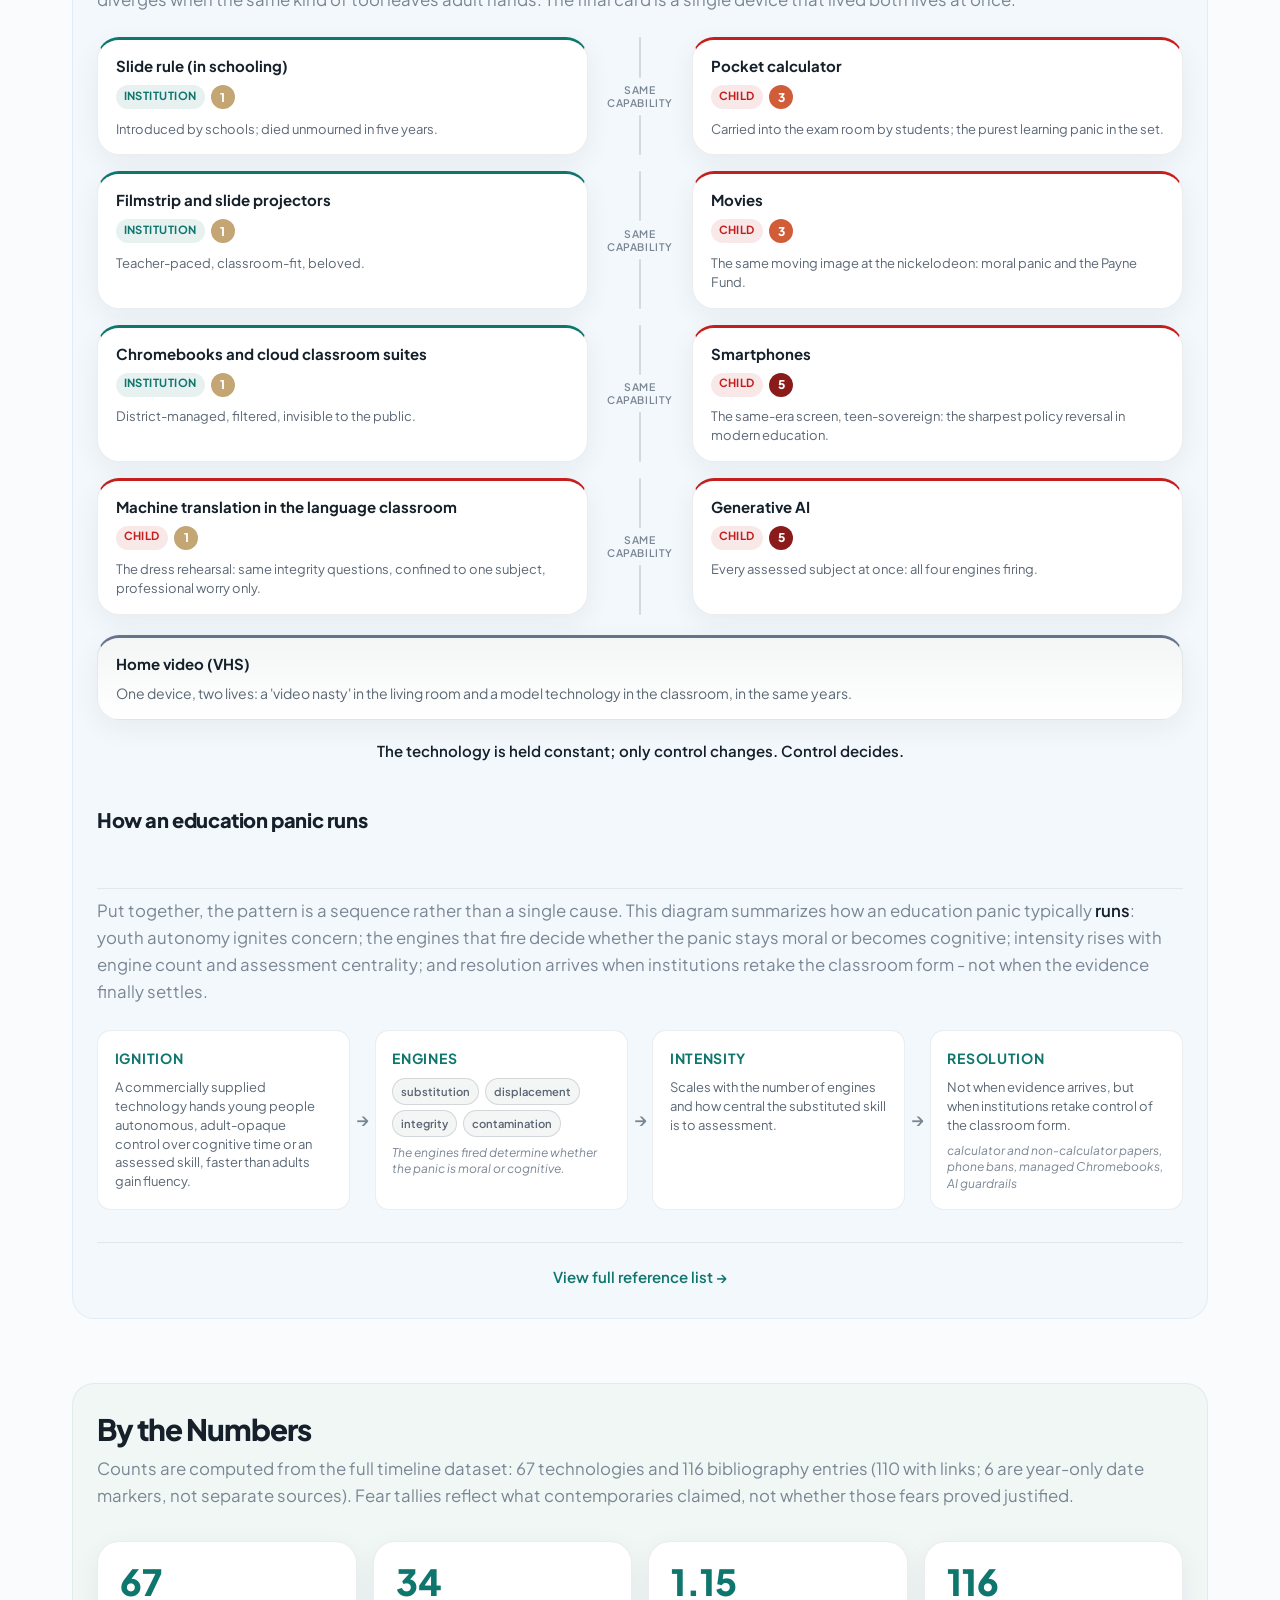
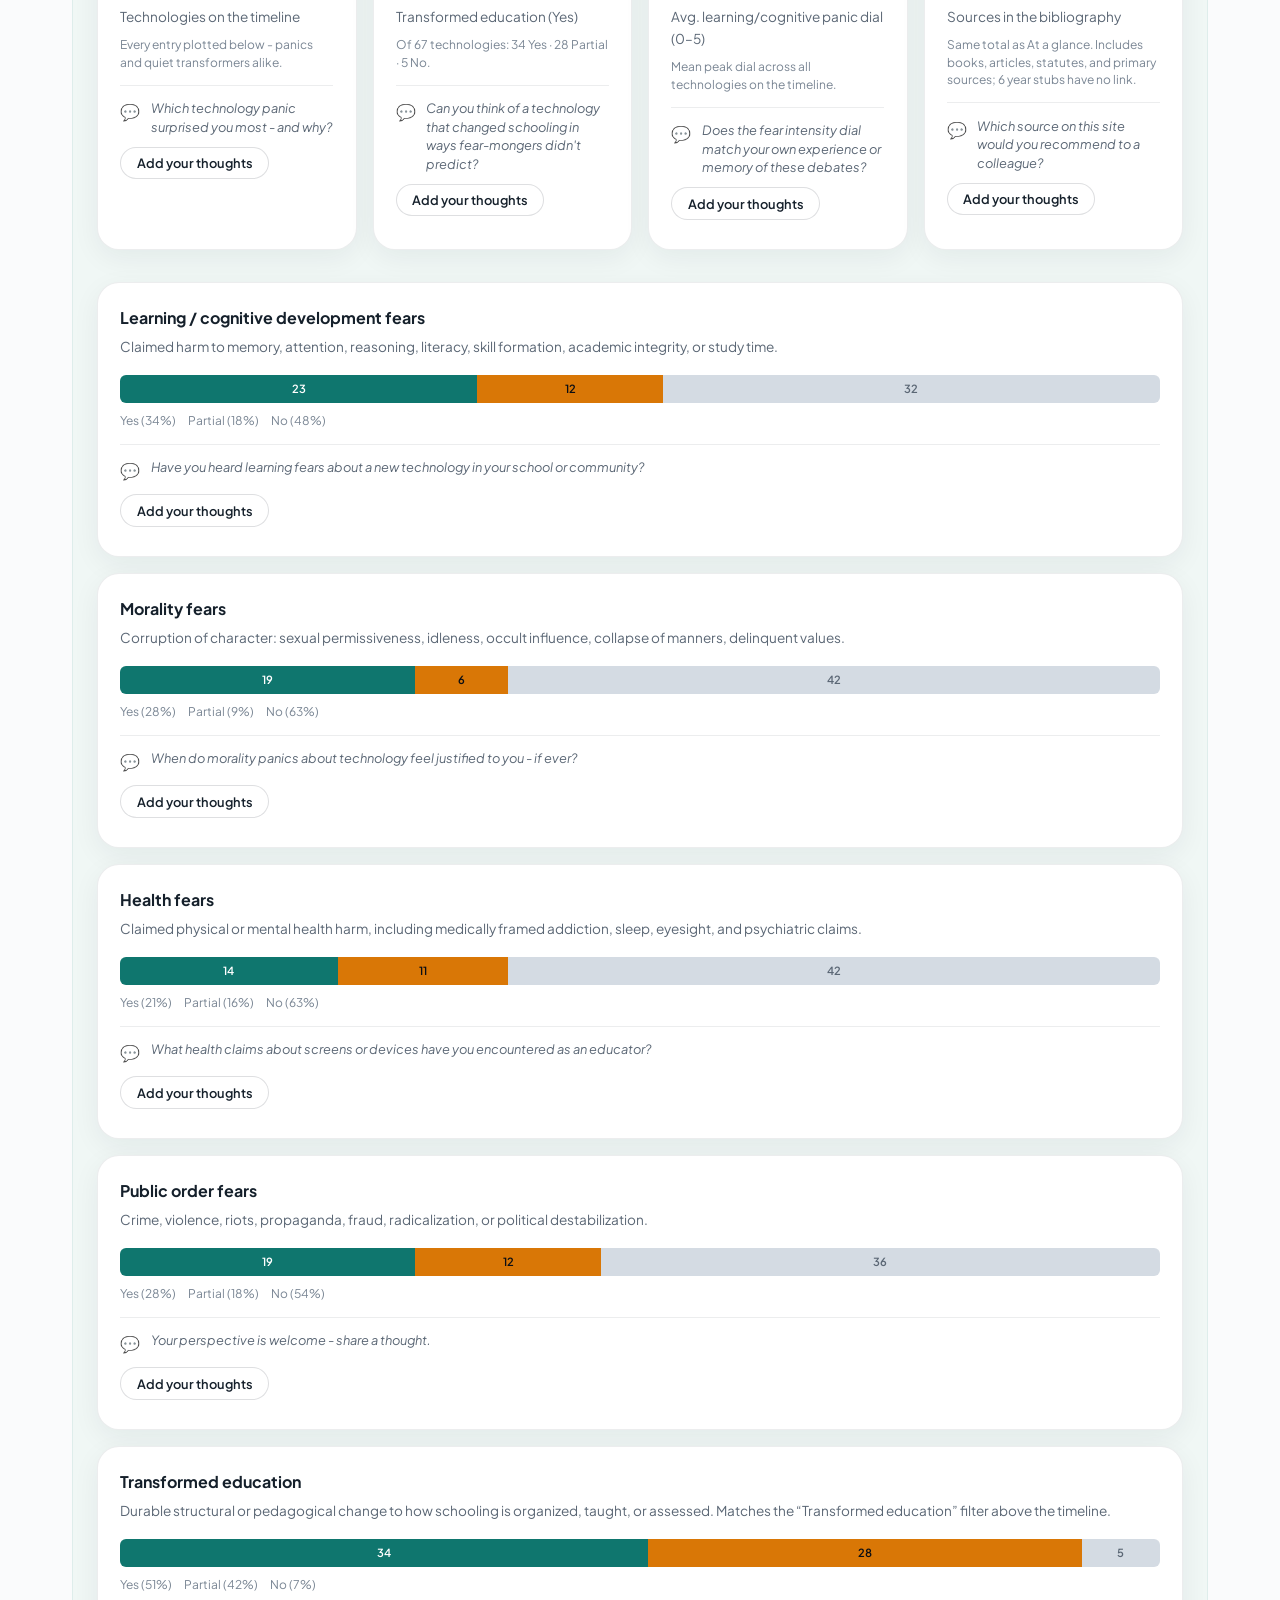
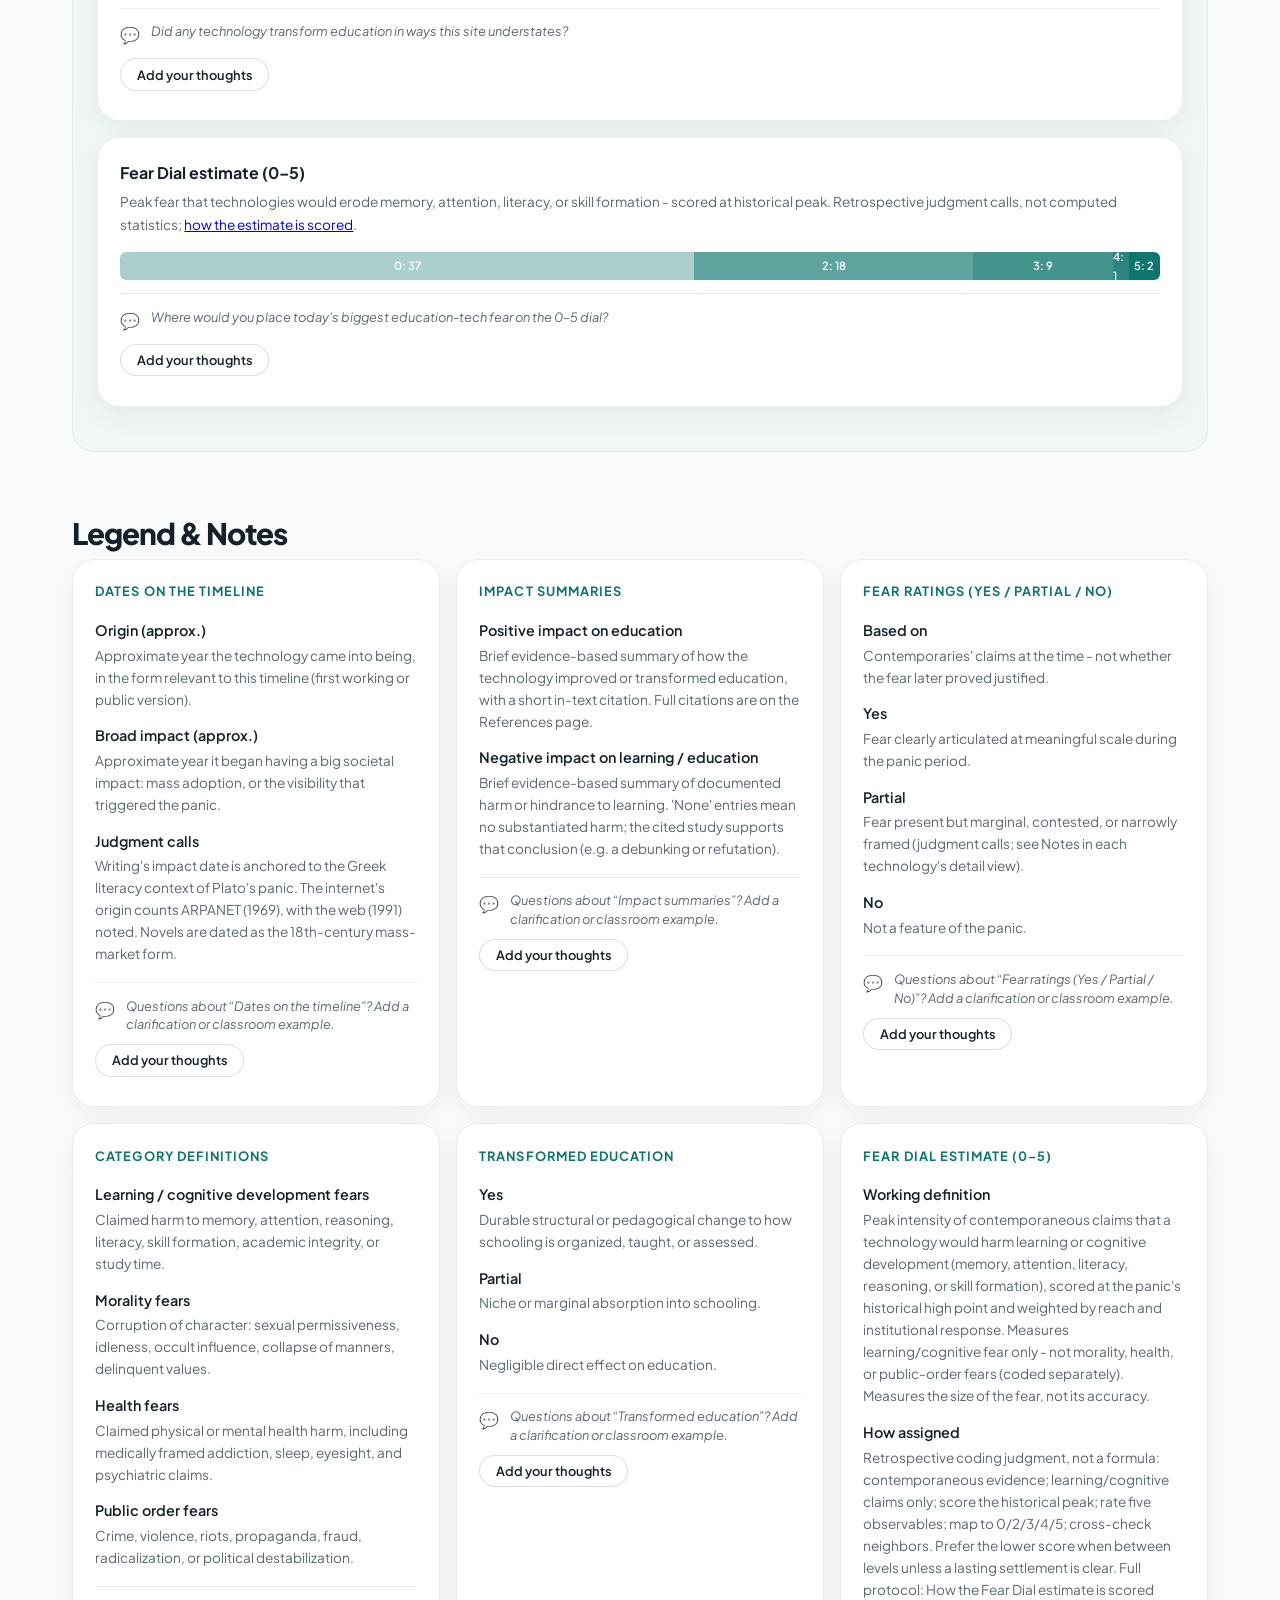
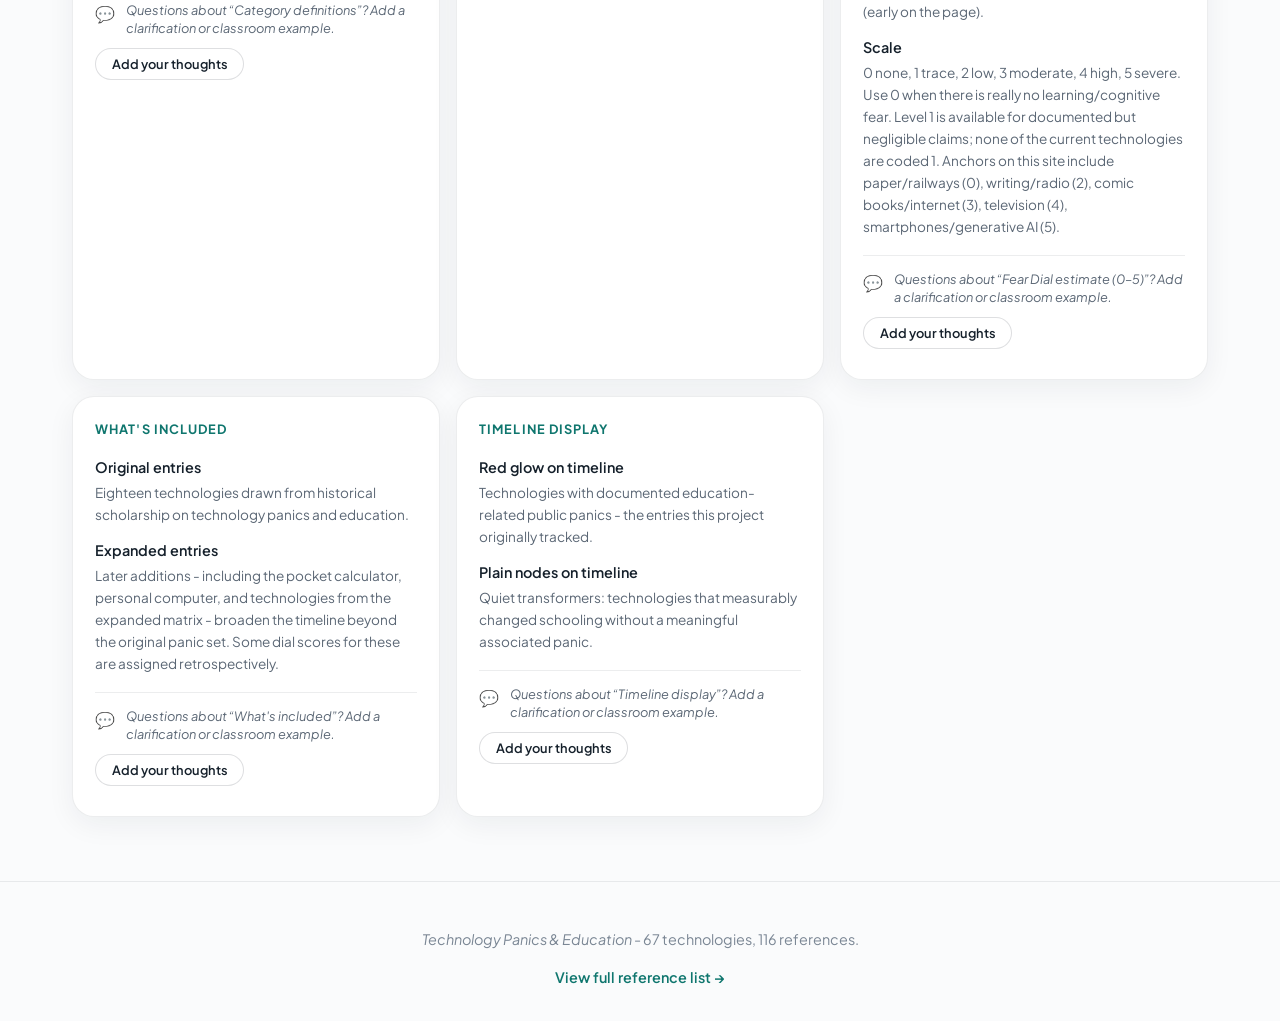
==== commit 2aab766b: "Add a timeline-only size zoom with plus and minus controls. Scale the full timeline canvas independe" ====
--- a/index.html
+++ b/index.html
@@ -274,9 +274,16 @@
           <input type="checkbox" id="panic-scale-view">
           <span>Panic-sized markers</span>
         </label>
+        <div class="timeline-view-group timeline-view-group--size">
+          <span class="timeline-view-label" id="timeline-size-label">Timeline size</span>
+          <button type="button" class="timeline-size-btn" id="timeline-size-out" aria-label="Make timeline smaller">−</button>
+          <input type="range" id="timeline-size" min="0.55" max="1.2" step="0.05" value="1" aria-labelledby="timeline-size-label">
+          <button type="button" class="timeline-size-btn" id="timeline-size-in" aria-label="Make timeline larger">+</button>
+          <span id="timeline-size-display" class="timeline-zoom-display">100%</span>
+        </div>
         <div class="timeline-view-group timeline-view-group--zoom">
-          <span class="timeline-view-label">Zoom (1850+)</span>
-          <input type="range" id="timeline-zoom" min="0.85" max="1.35" step="0.05" value="1" aria-label="Timeline zoom for modern era">
+          <span class="timeline-view-label" title="Only stretches horizontal spacing from 1850 onward">Width (1850+)</span>
+          <input type="range" id="timeline-zoom" min="0.85" max="1.35" step="0.05" value="1" aria-label="Horizontal spacing for the modern era">
           <span id="timeline-zoom-display" class="timeline-zoom-display">100%</span>
         </div>
       </div>
--- a/styles.css
+++ b/styles.css
@@ -575,6 +575,7 @@
   position: relative;
   min-height: 560px;
   --axis-y: 280px;
+  transform-origin: 0 0;
 }
 
 .timeline-axis {
@@ -918,9 +919,42 @@
   min-width: 3rem;
 }
 
-.timeline-view-group--zoom input[type="range"] {
+.timeline-view-group--zoom input[type="range"],
+.timeline-view-group--size input[type="range"] {
   width: 120px;
   accent-color: var(--accent);
+}
+
+.timeline-size-btn {
+  width: 2rem;
+  height: 2rem;
+  border-radius: var(--radius-pill);
+  border: 1px solid rgba(255, 255, 255, 0.22);
+  background: rgba(255, 255, 255, 0.12);
+  color: #fff;
+  font-size: 1.15rem;
+  font-weight: 700;
+  line-height: 1;
+  cursor: pointer;
+  display: inline-flex;
+  align-items: center;
+  justify-content: center;
+  transition: background 0.2s, border-color 0.2s, opacity 0.2s;
+}
+
+.timeline-size-btn:hover:not(:disabled) {
+  background: rgba(255, 255, 255, 0.22);
+  border-color: rgba(255, 255, 255, 0.4);
+}
+
+.timeline-size-btn:disabled {
+  opacity: 0.35;
+  cursor: default;
+}
+
+.timeline-track-scaler {
+  position: relative;
+  flex-shrink: 0;
 }
 
 .timeline-decade-nav {
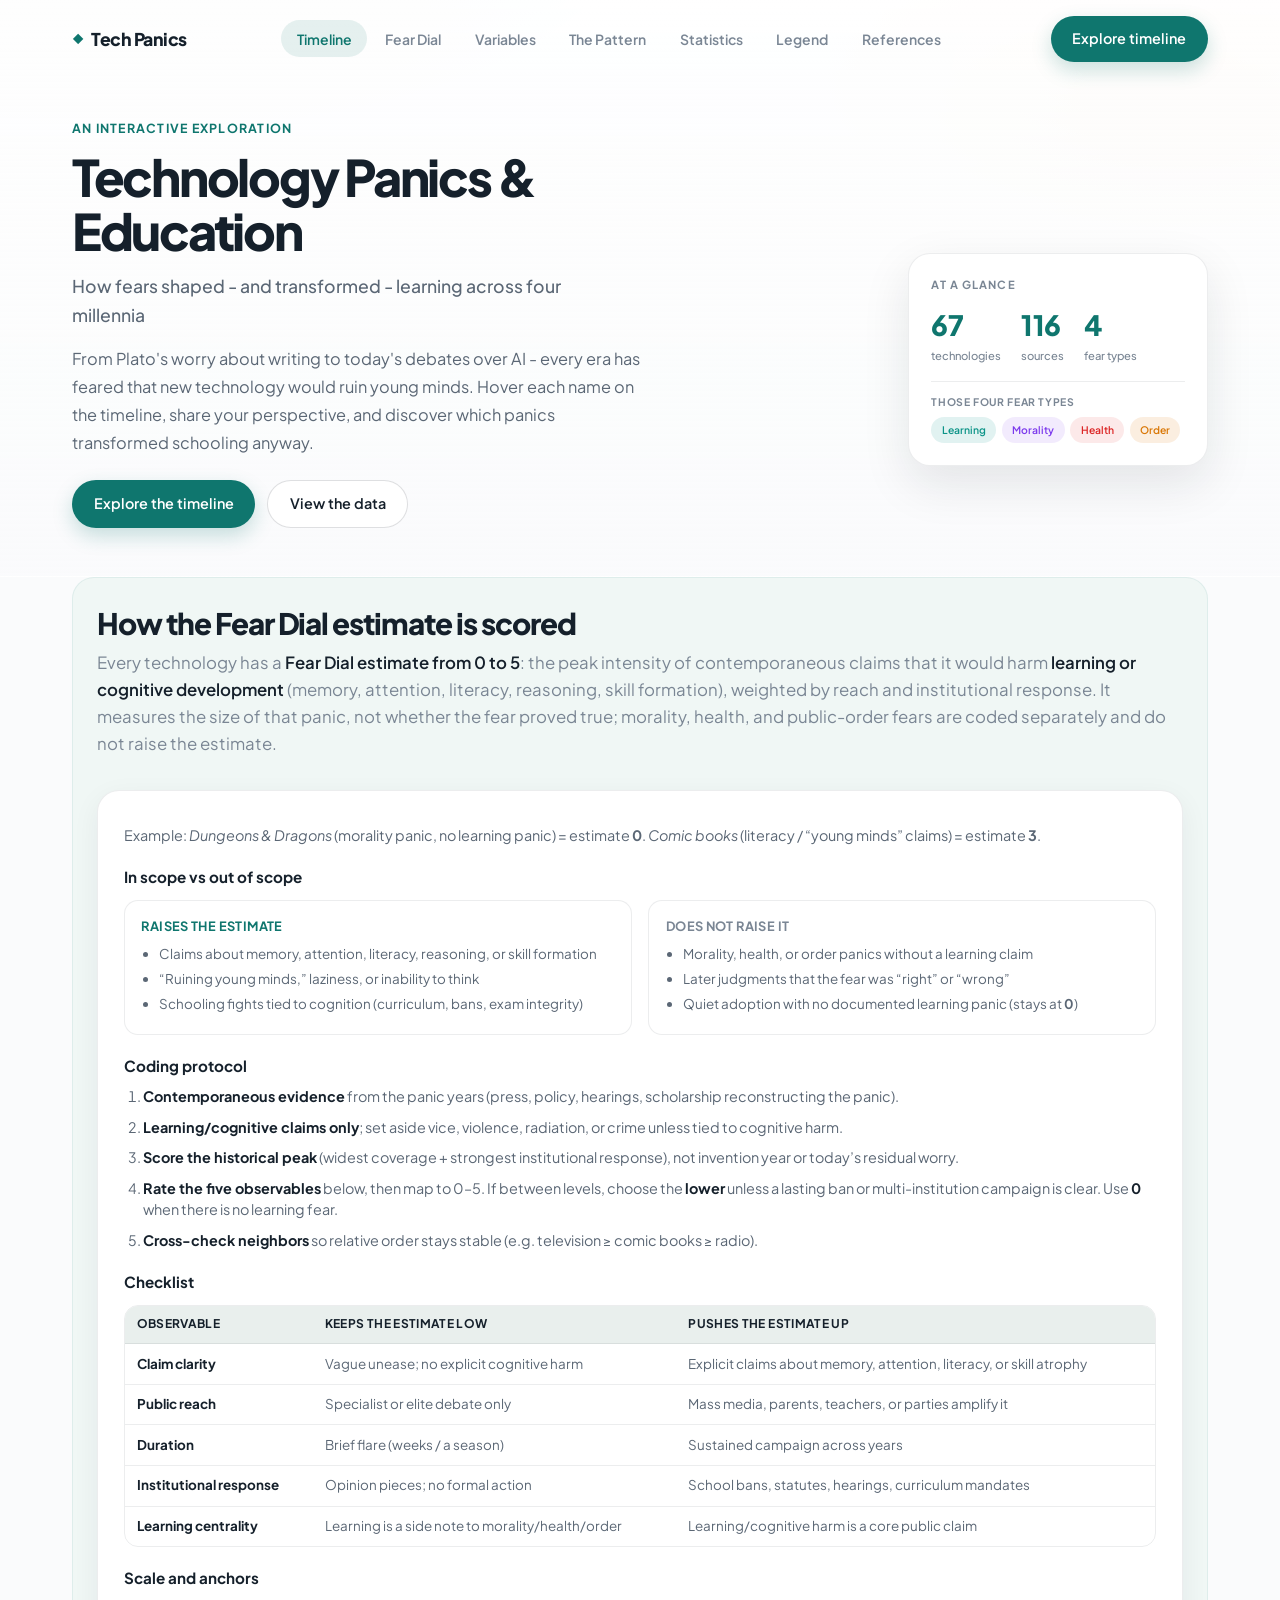
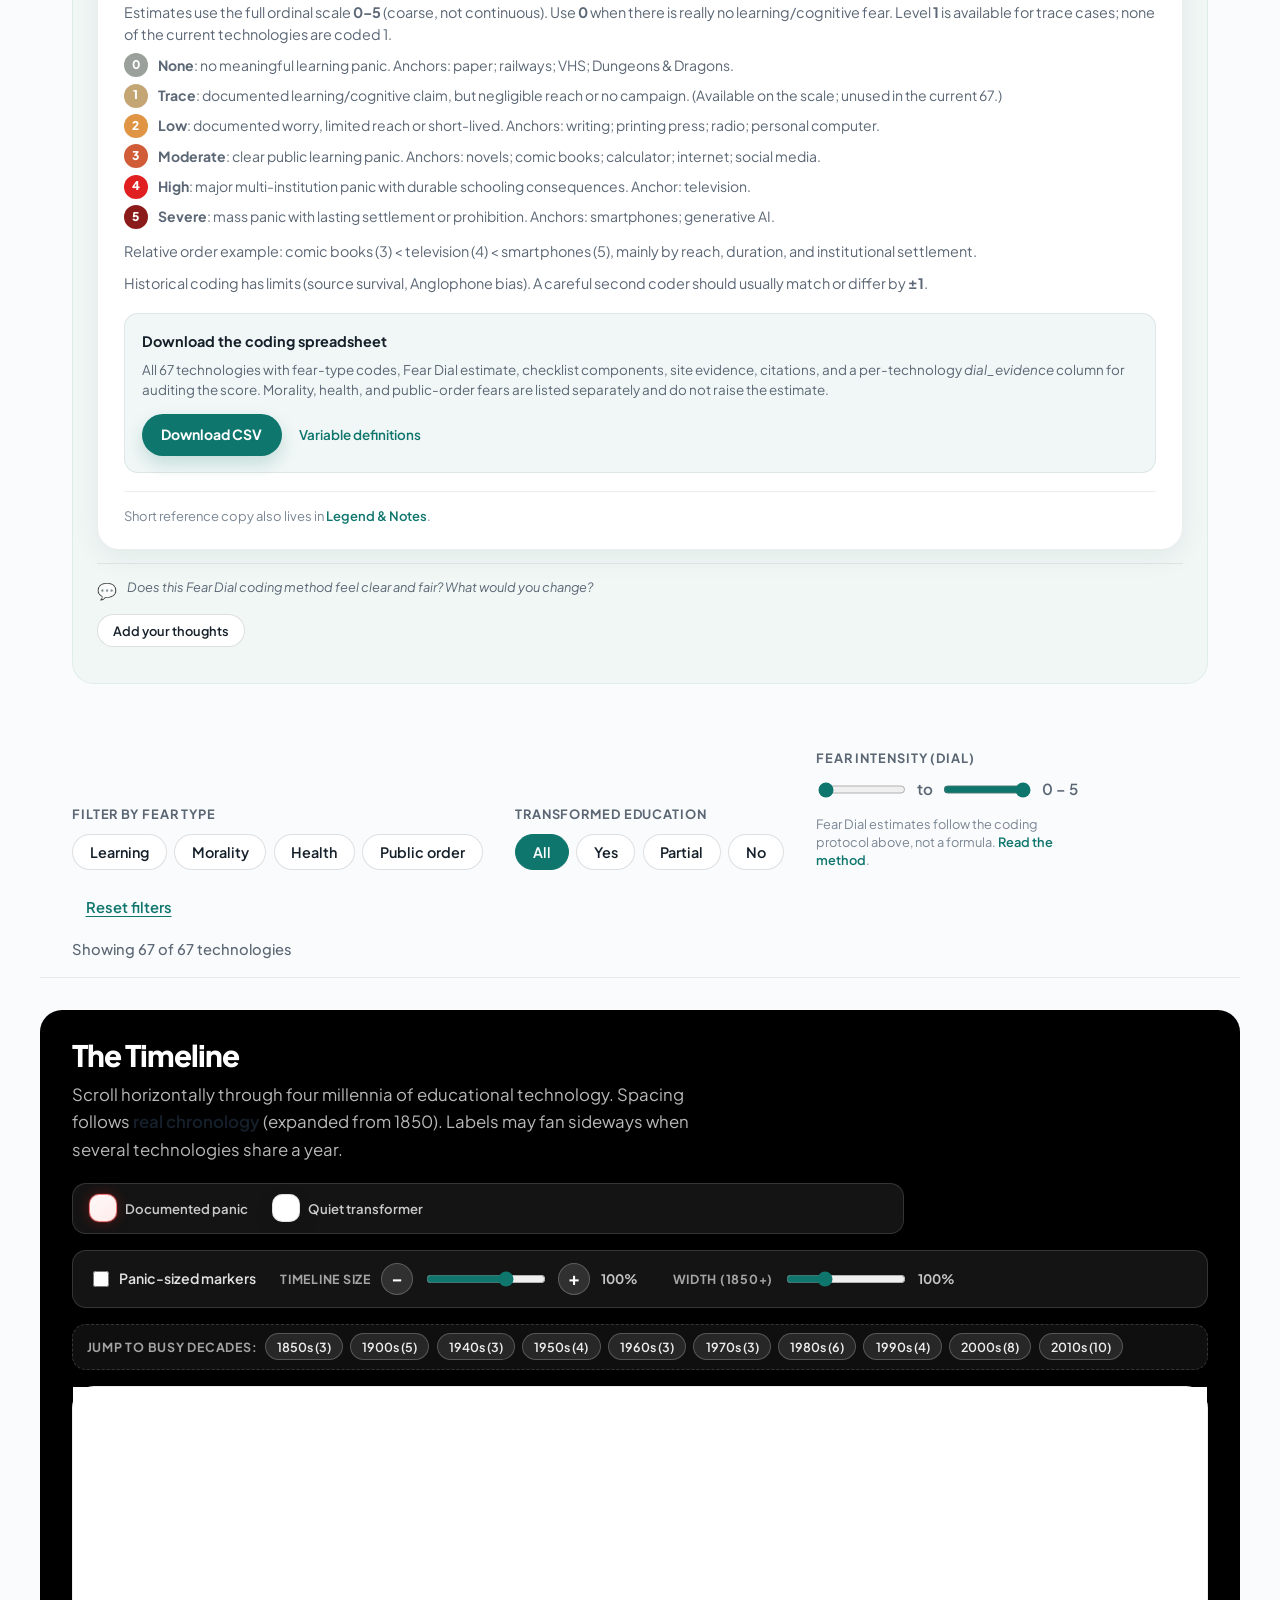
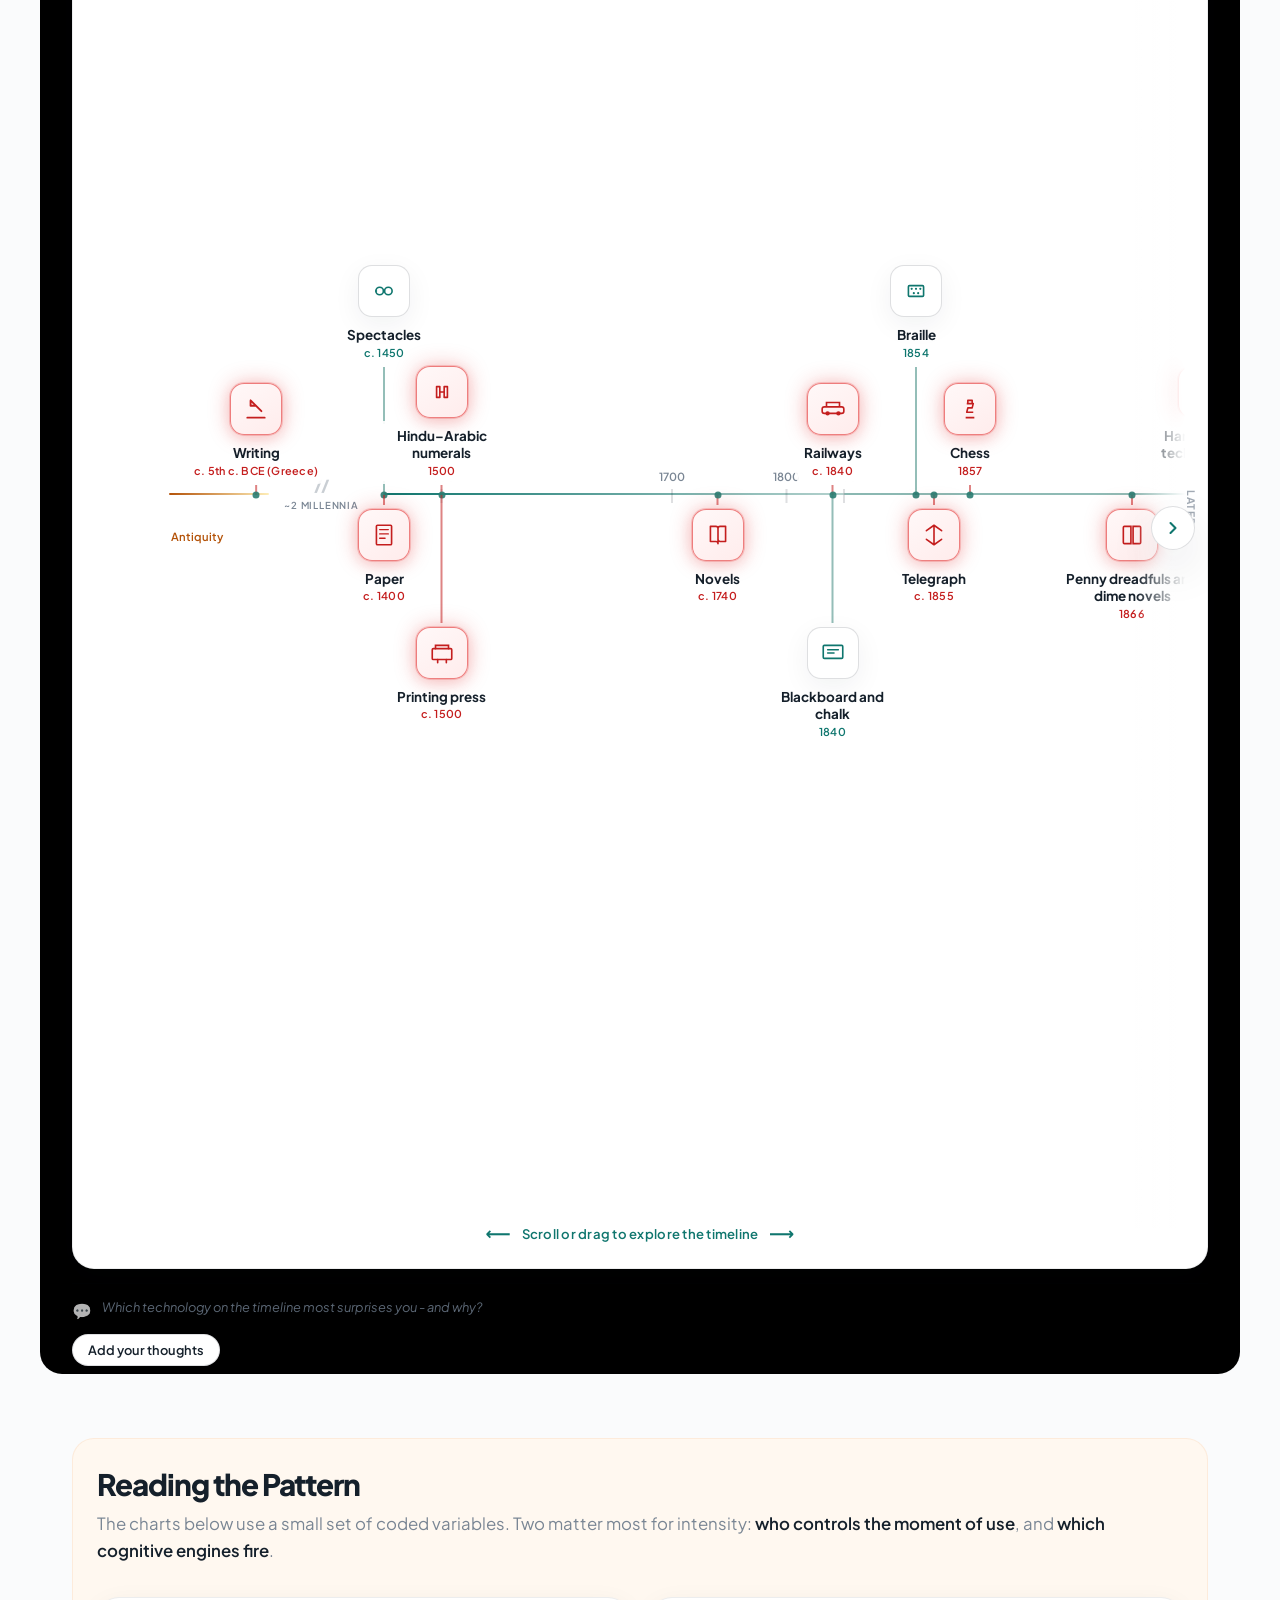
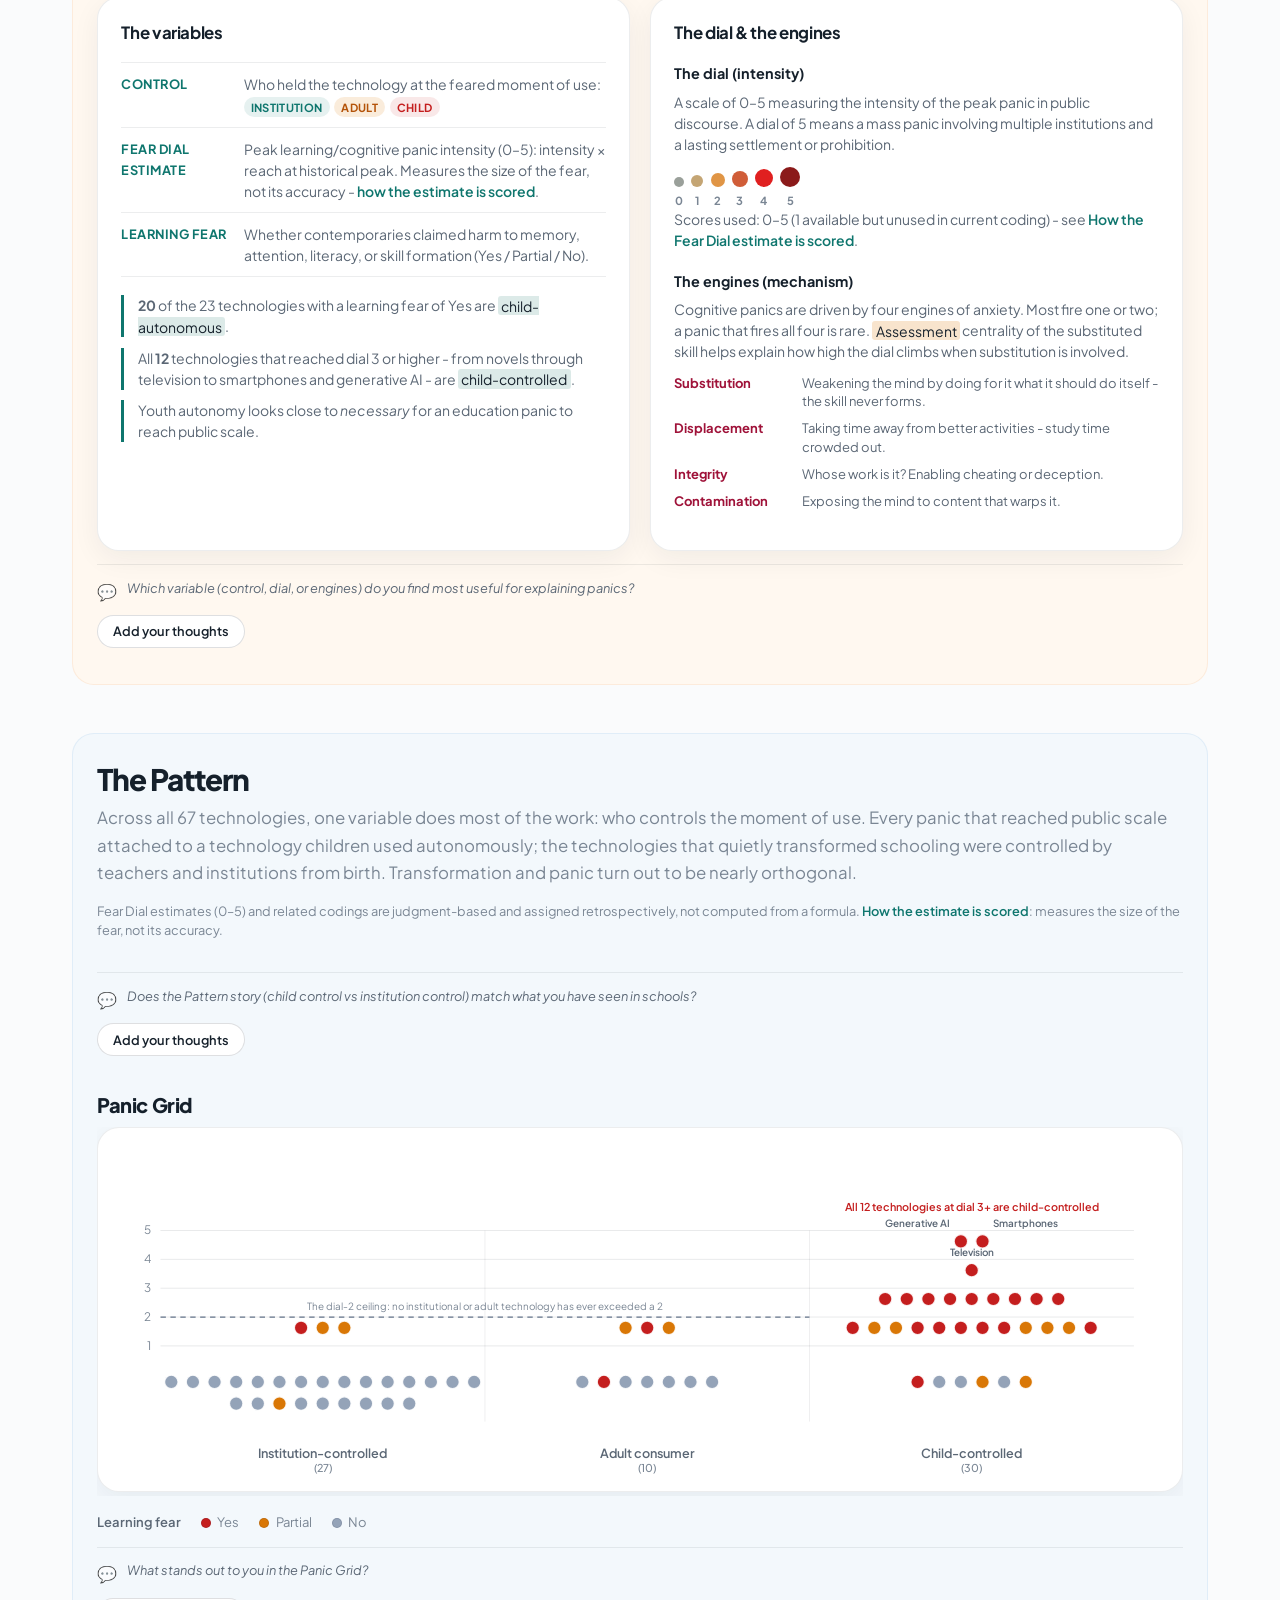
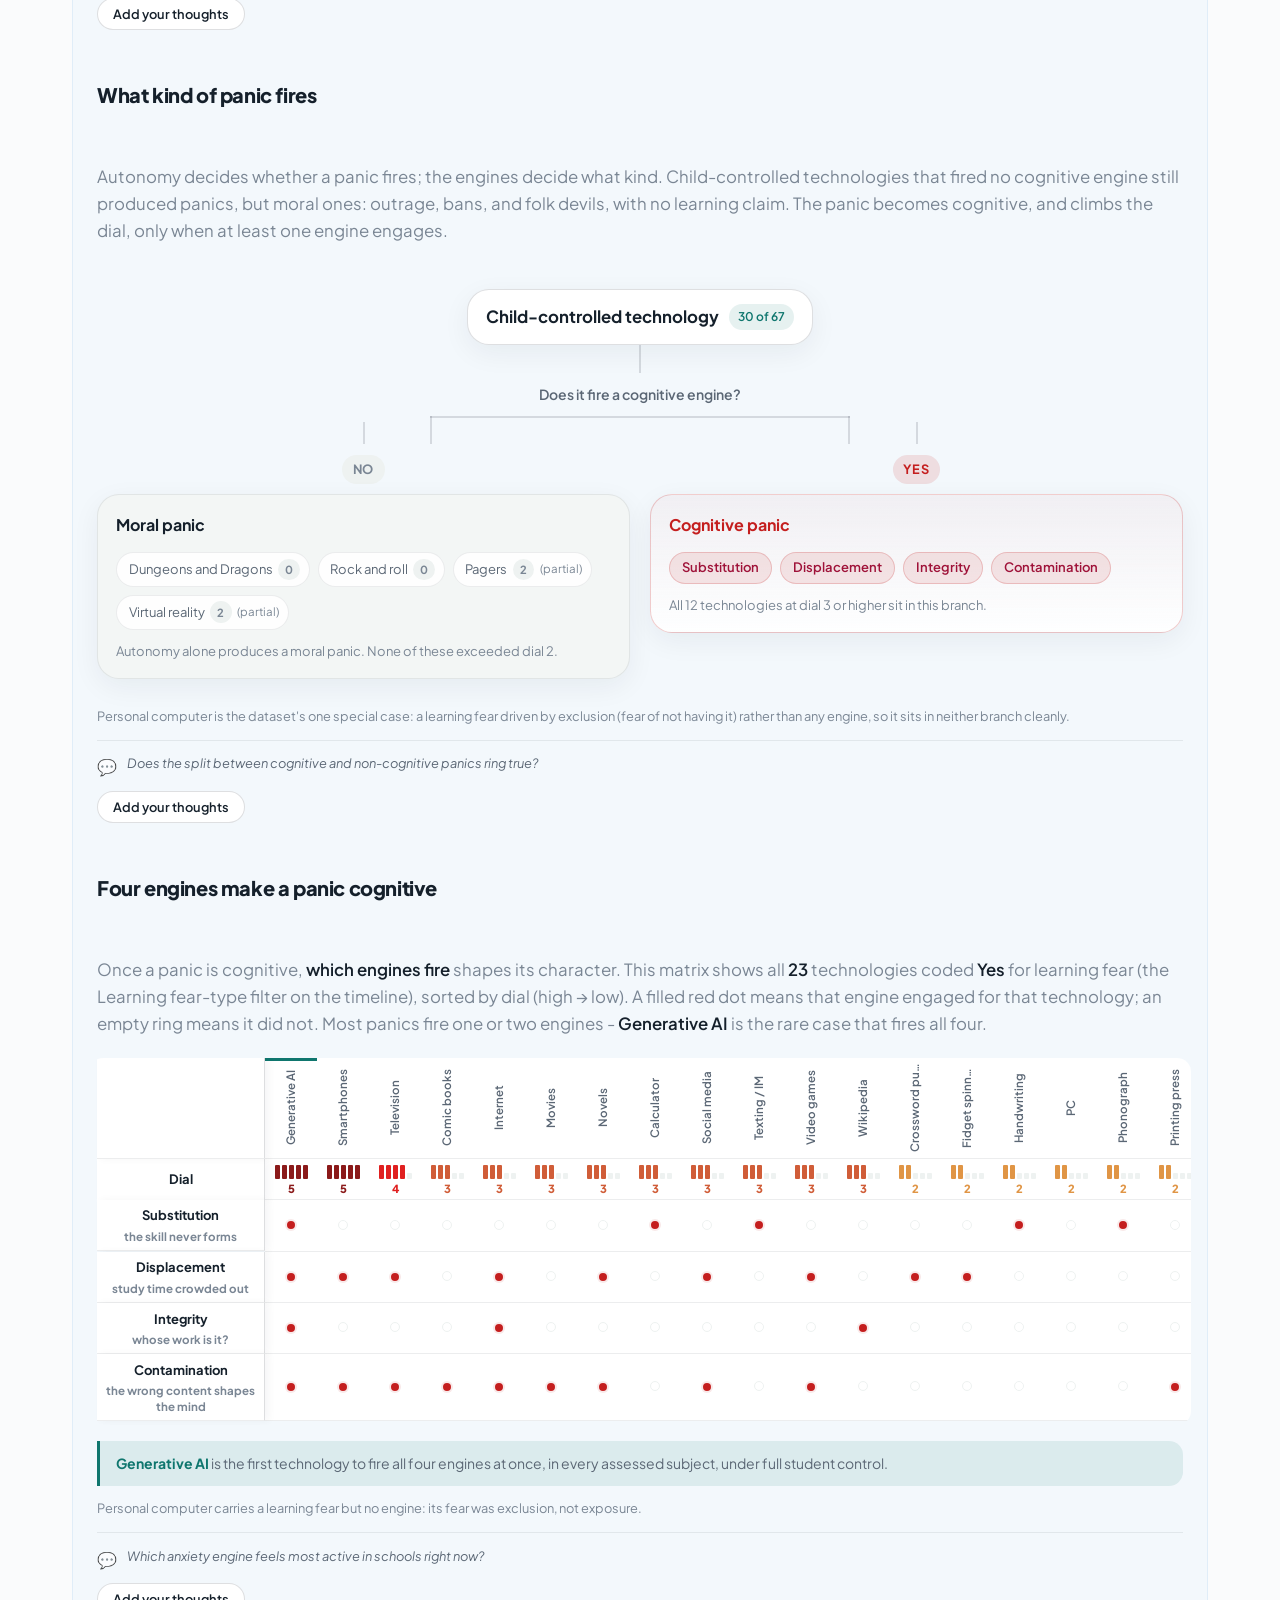
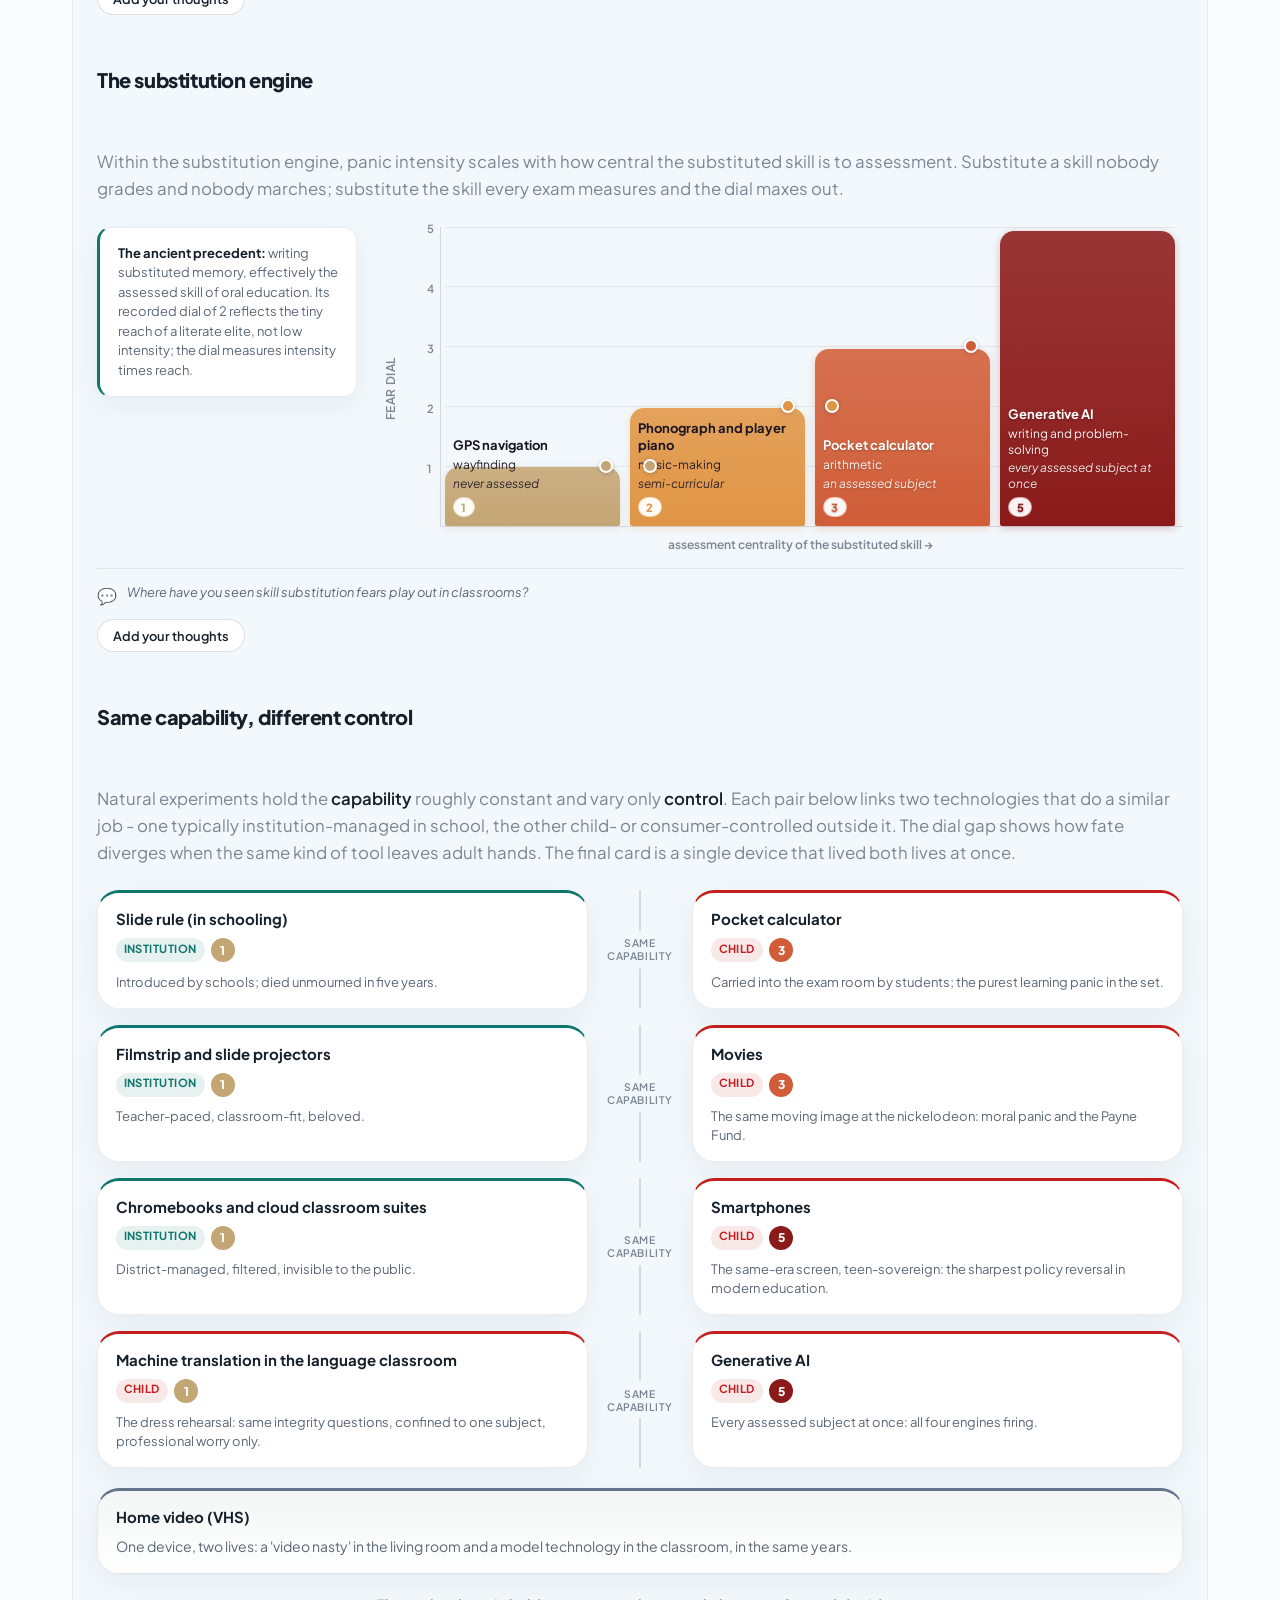
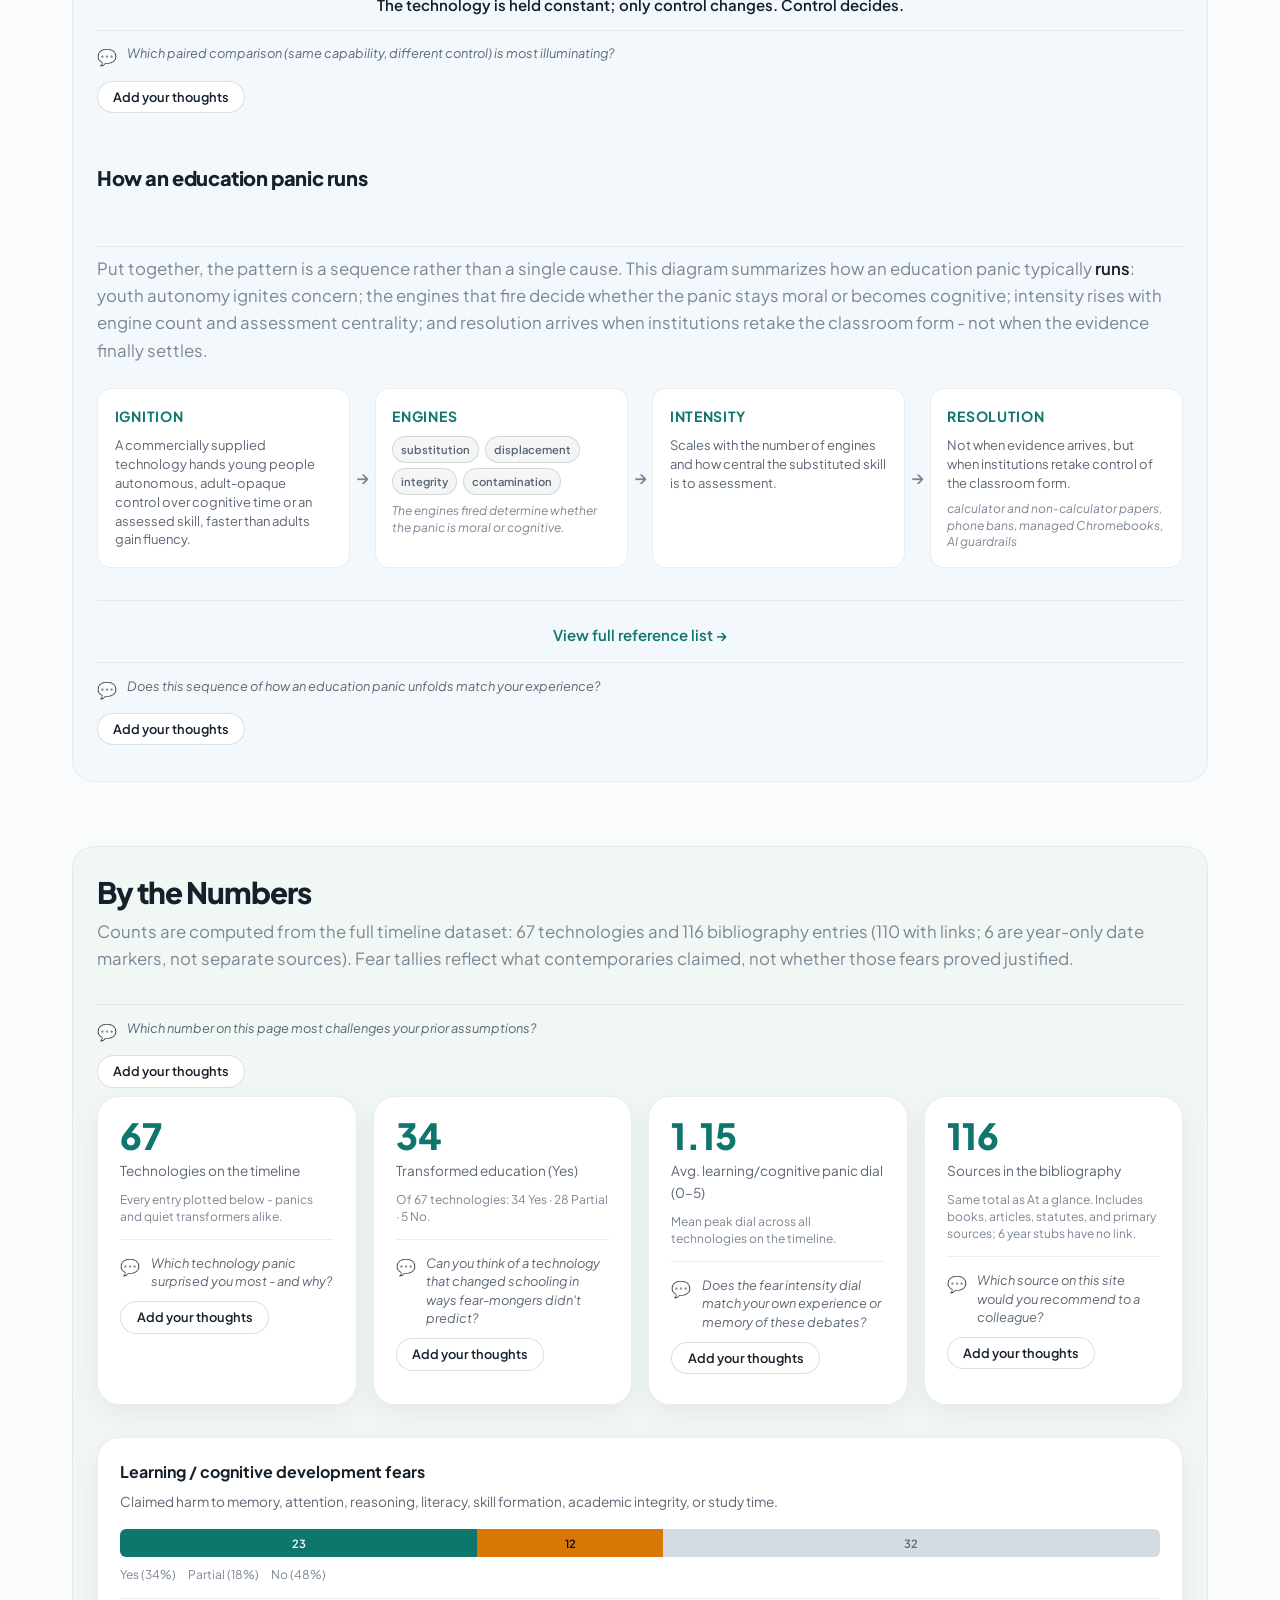
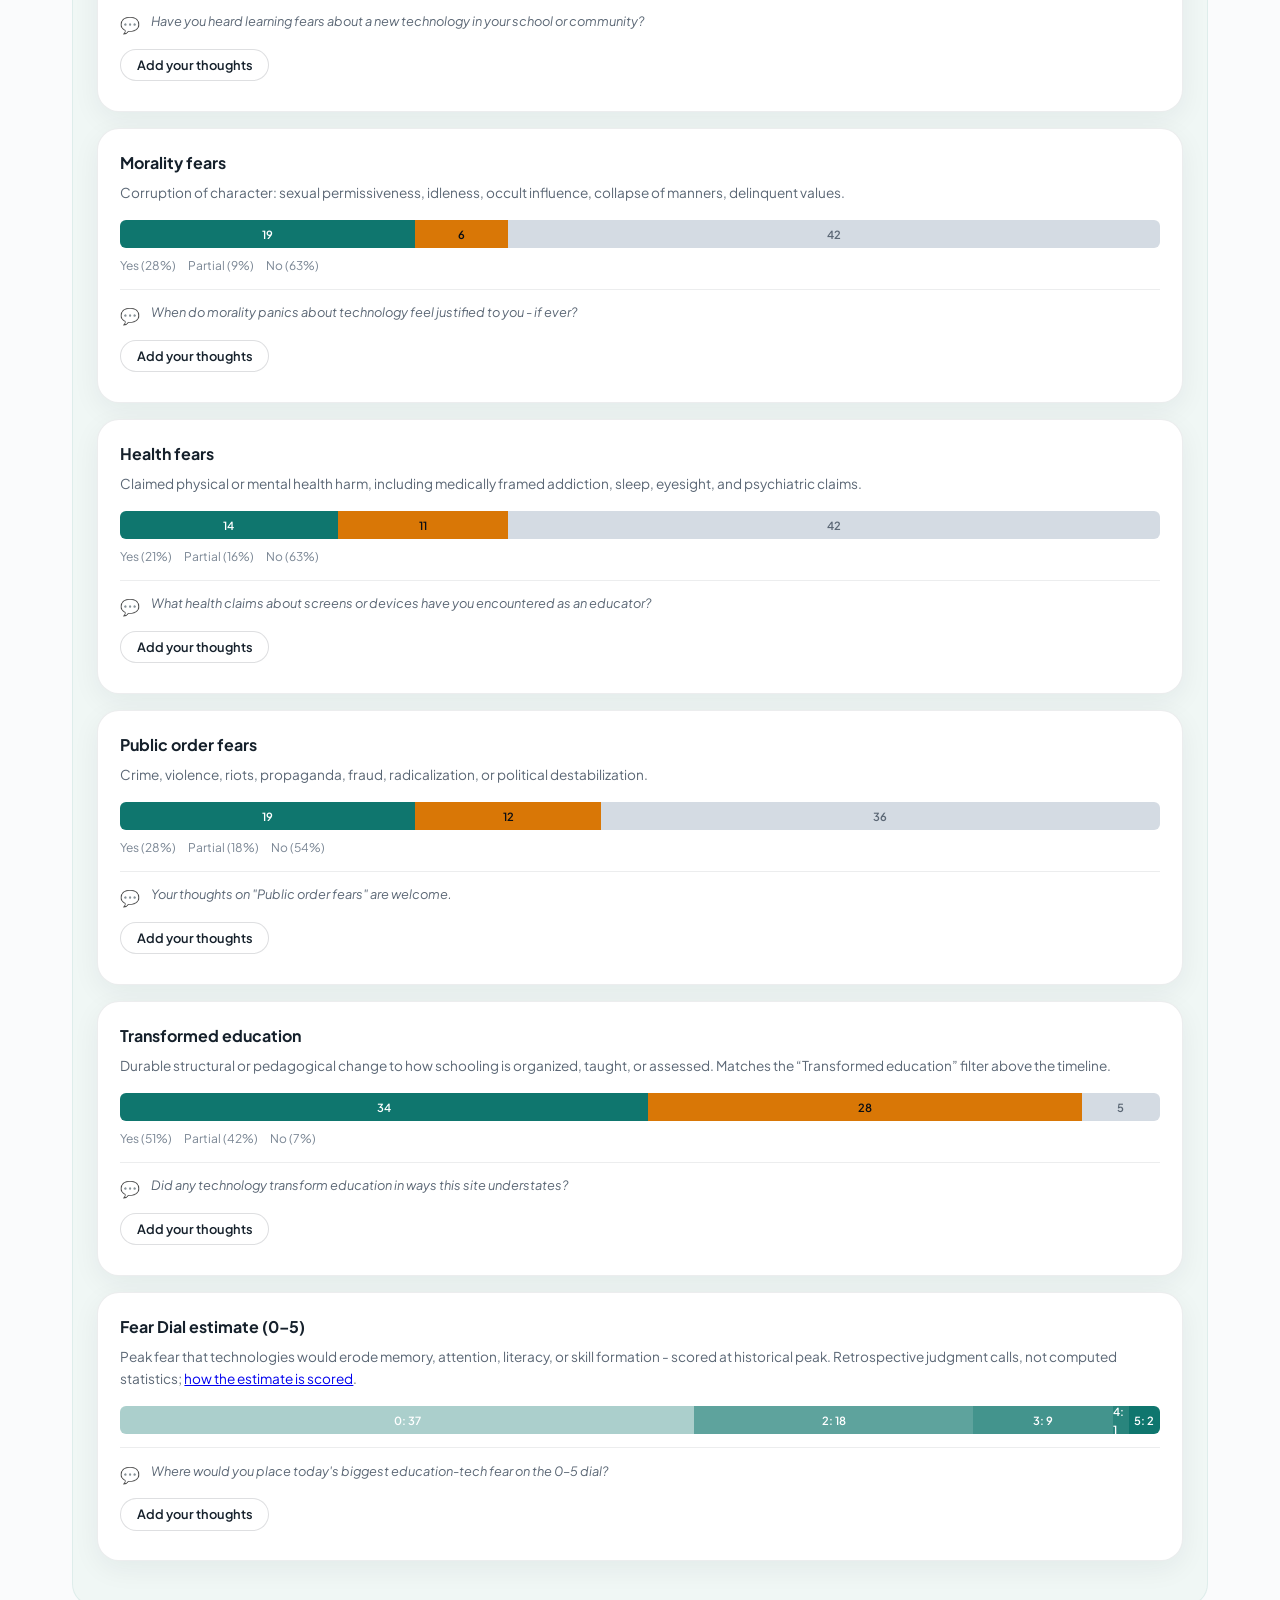
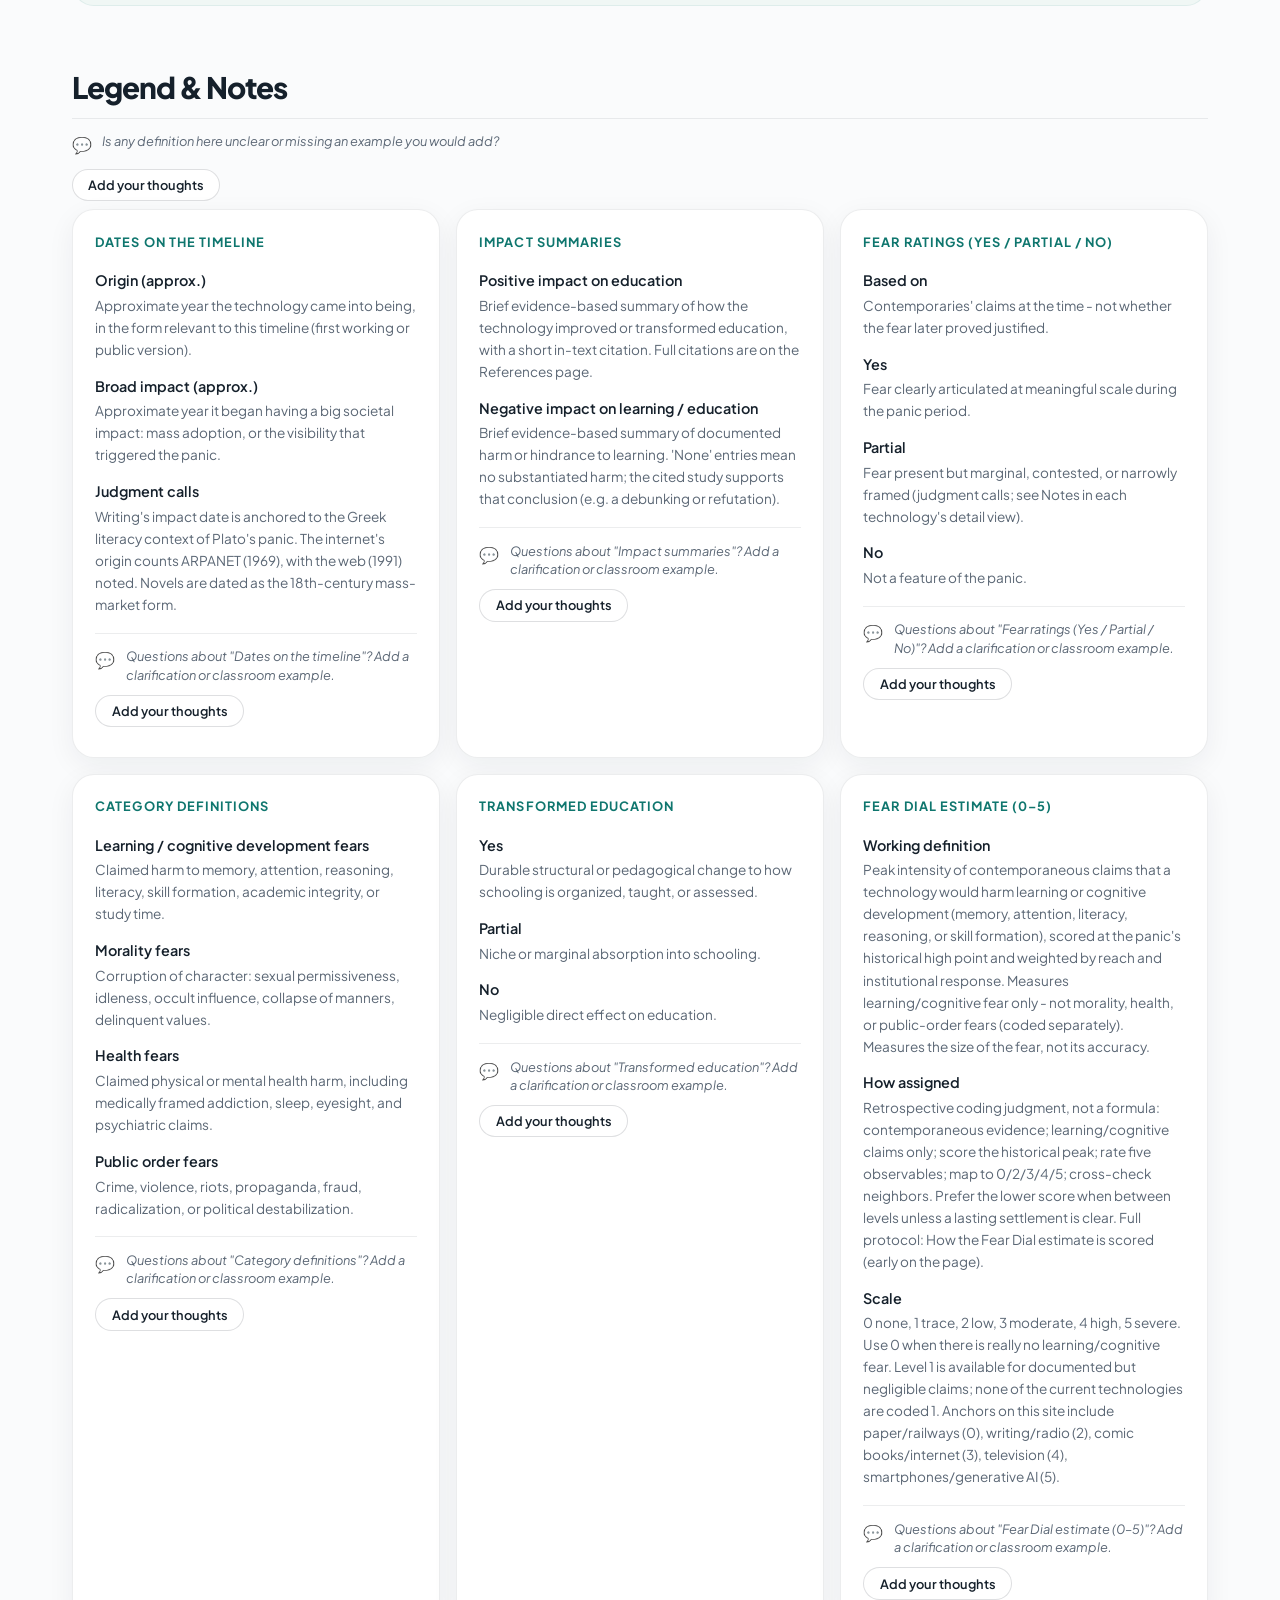
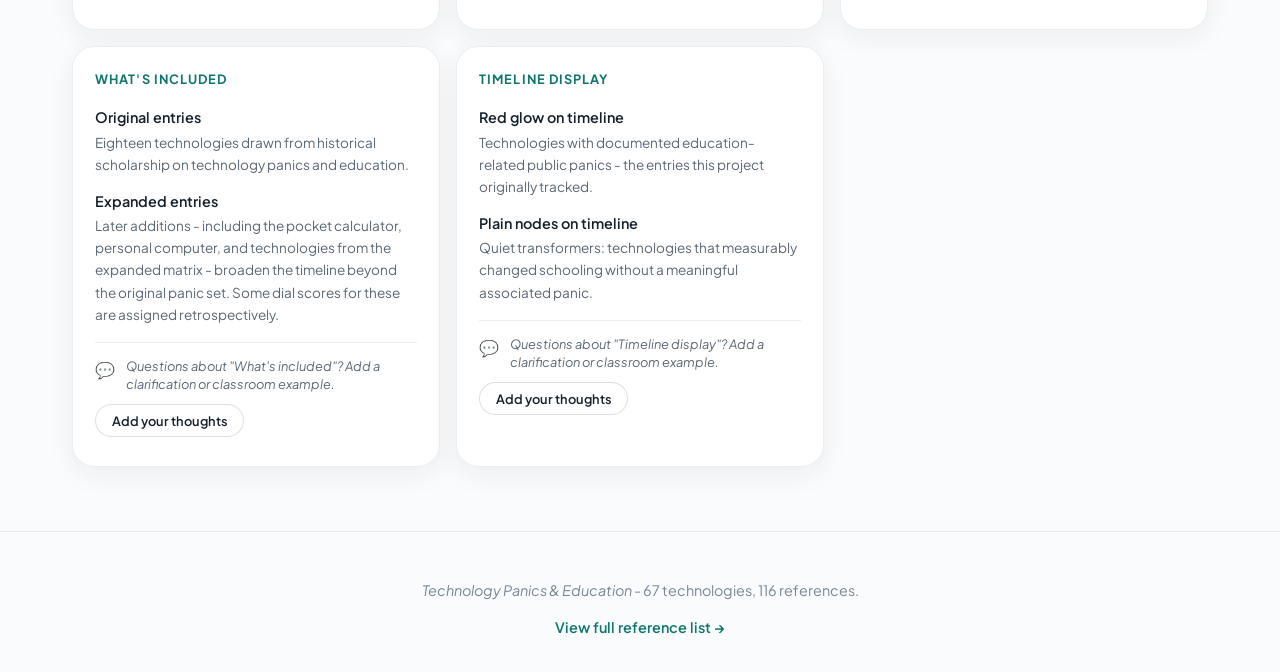
==== commit 208a5004: "Expand comments to all major sections and allow deleting your own. Add section-level comment slots f" ====
--- a/index.html
+++ b/index.html
@@ -221,6 +221,7 @@
           <a href="#legend-dial">Legend &amp; Notes</a>.
         </p>
       </div>
+      <div class="comment-slot" id="comments-section-fear-dial"></div>
     </section>
 
     <section class="controls" aria-label="Timeline filters">
@@ -313,6 +314,7 @@
           <span class="timeline-scroll-hint__icon" aria-hidden="true">⟶</span>
         </p>
       </div>
+      <div class="comment-slot comment-slot--on-dark" id="comments-section-timeline"></div>
     </section>
 
     <section id="pattern-primer" class="pattern-primer" aria-labelledby="pattern-primer-heading">
@@ -401,6 +403,7 @@
           </div>
         </article>
       </div>
+      <div class="comment-slot" id="comments-section-pattern-primer"></div>
     </section>
 
     <section id="pattern" class="pattern-section">
@@ -416,34 +419,44 @@
         <a href="#fear-dial-method">How the estimate is scored</a>:
         measures the size of the fear, not its accuracy.
       </p>
+      <div class="comment-slot" id="comments-section-pattern"></div>
+
       <h3 id="panic-grid-heading" class="pattern-subhead">Panic Grid</h3>
       <div id="panic-grid" class="panic-grid" aria-labelledby="panic-grid-heading"></div>
+      <div class="comment-slot" id="comments-section-panic-grid"></div>
 
       <h3 id="panic-fork-heading" class="pattern-subhead">What kind of panic fires</h3>
       <div id="panic-fork" class="panic-fork" aria-labelledby="panic-fork-heading"></div>
+      <div class="comment-slot" id="comments-section-panic-fork"></div>
 
       <h3 id="engines-matrix-heading" class="pattern-subhead">Four engines make a panic cognitive</h3>
       <div id="engines-matrix" class="engines-matrix" aria-labelledby="engines-matrix-heading"></div>
+      <div class="comment-slot" id="comments-section-engines-matrix"></div>
 
       <h3 id="sub-gradient-heading" class="pattern-subhead">The substitution engine</h3>
       <div id="substitution-gradient" class="sub-gradient" aria-labelledby="sub-gradient-heading"></div>
+      <div class="comment-slot" id="comments-section-substitution"></div>
 
       <h3 id="paired-fates-heading" class="pattern-subhead">Same capability, different control</h3>
       <div id="paired-fates" class="paired-fates" aria-labelledby="paired-fates-heading"></div>
+      <div class="comment-slot" id="comments-section-paired-fates"></div>
 
       <h3 id="panic-flow-heading" class="pattern-subhead">How an education panic runs</h3>
       <div id="panic-flow" class="panic-flow" aria-labelledby="panic-flow-heading"></div>
+      <div class="comment-slot" id="comments-section-panic-flow"></div>
     </section>
 
     <section id="statistics" class="stats-section">
       <h2 class="section-title">By the Numbers</h2>
       <p class="section-desc" id="stats-intro">Counts are computed from the full timeline dataset - every technology on the timeline and every entry on the References page. Fear tallies reflect what contemporaries claimed, not whether those fears proved justified.</p>
+      <div class="comment-slot" id="comments-section-statistics"></div>
       <div class="stats-grid" id="stats-grid"></div>
       <div class="stats-detail" id="stats-detail"></div>
     </section>
 
     <section id="legend" class="legend-section">
       <h2 class="section-title">Legend & Notes</h2>
+      <div class="comment-slot" id="comments-section-legend"></div>
       <div class="legend-grid" id="legend-grid"></div>
     </section>
   </main>
--- a/styles.css
+++ b/styles.css
@@ -3357,6 +3357,27 @@
 /* Comments */
 .comment-slot { margin-top: 1rem; }
 
+.comment-slot--on-dark {
+  margin-top: 1.25rem;
+  padding: 0.85rem 1rem;
+  border-radius: var(--radius);
+  background: rgba(255, 255, 255, 0.08);
+  border: 1px solid rgba(255, 255, 255, 0.14);
+}
+
+.comment-slot--on-dark .comment-widget__invite,
+.comment-slot--on-dark .comment-count,
+.comment-slot--on-dark .comment-storage-note,
+.comment-slot--on-dark .comment-empty,
+.comment-slot--on-dark .comment-item__meta,
+.comment-slot--on-dark .comment-item__body {
+  color: rgba(255, 255, 255, 0.88);
+}
+
+.comment-slot--on-dark .comment-item {
+  border-bottom-color: rgba(255, 255, 255, 0.14);
+}
+
 .comment-widget {
   border-top: 1px solid var(--border);
   padding-top: 0.85rem;
@@ -3429,6 +3450,27 @@
   font-size: 0.75rem;
   color: var(--text-muted);
   margin-bottom: 0.25rem;
+  display: flex;
+  align-items: center;
+  justify-content: space-between;
+  gap: 0.75rem;
+}
+
+.comment-delete {
+  border: none;
+  background: transparent;
+  color: var(--text-muted);
+  font-size: 0.72rem;
+  font-weight: 700;
+  text-decoration: underline;
+  text-underline-offset: 2px;
+  cursor: pointer;
+  padding: 0;
+  flex-shrink: 0;
+}
+
+.comment-delete:hover {
+  color: var(--danger);
 }
 
 .comment-item__body {
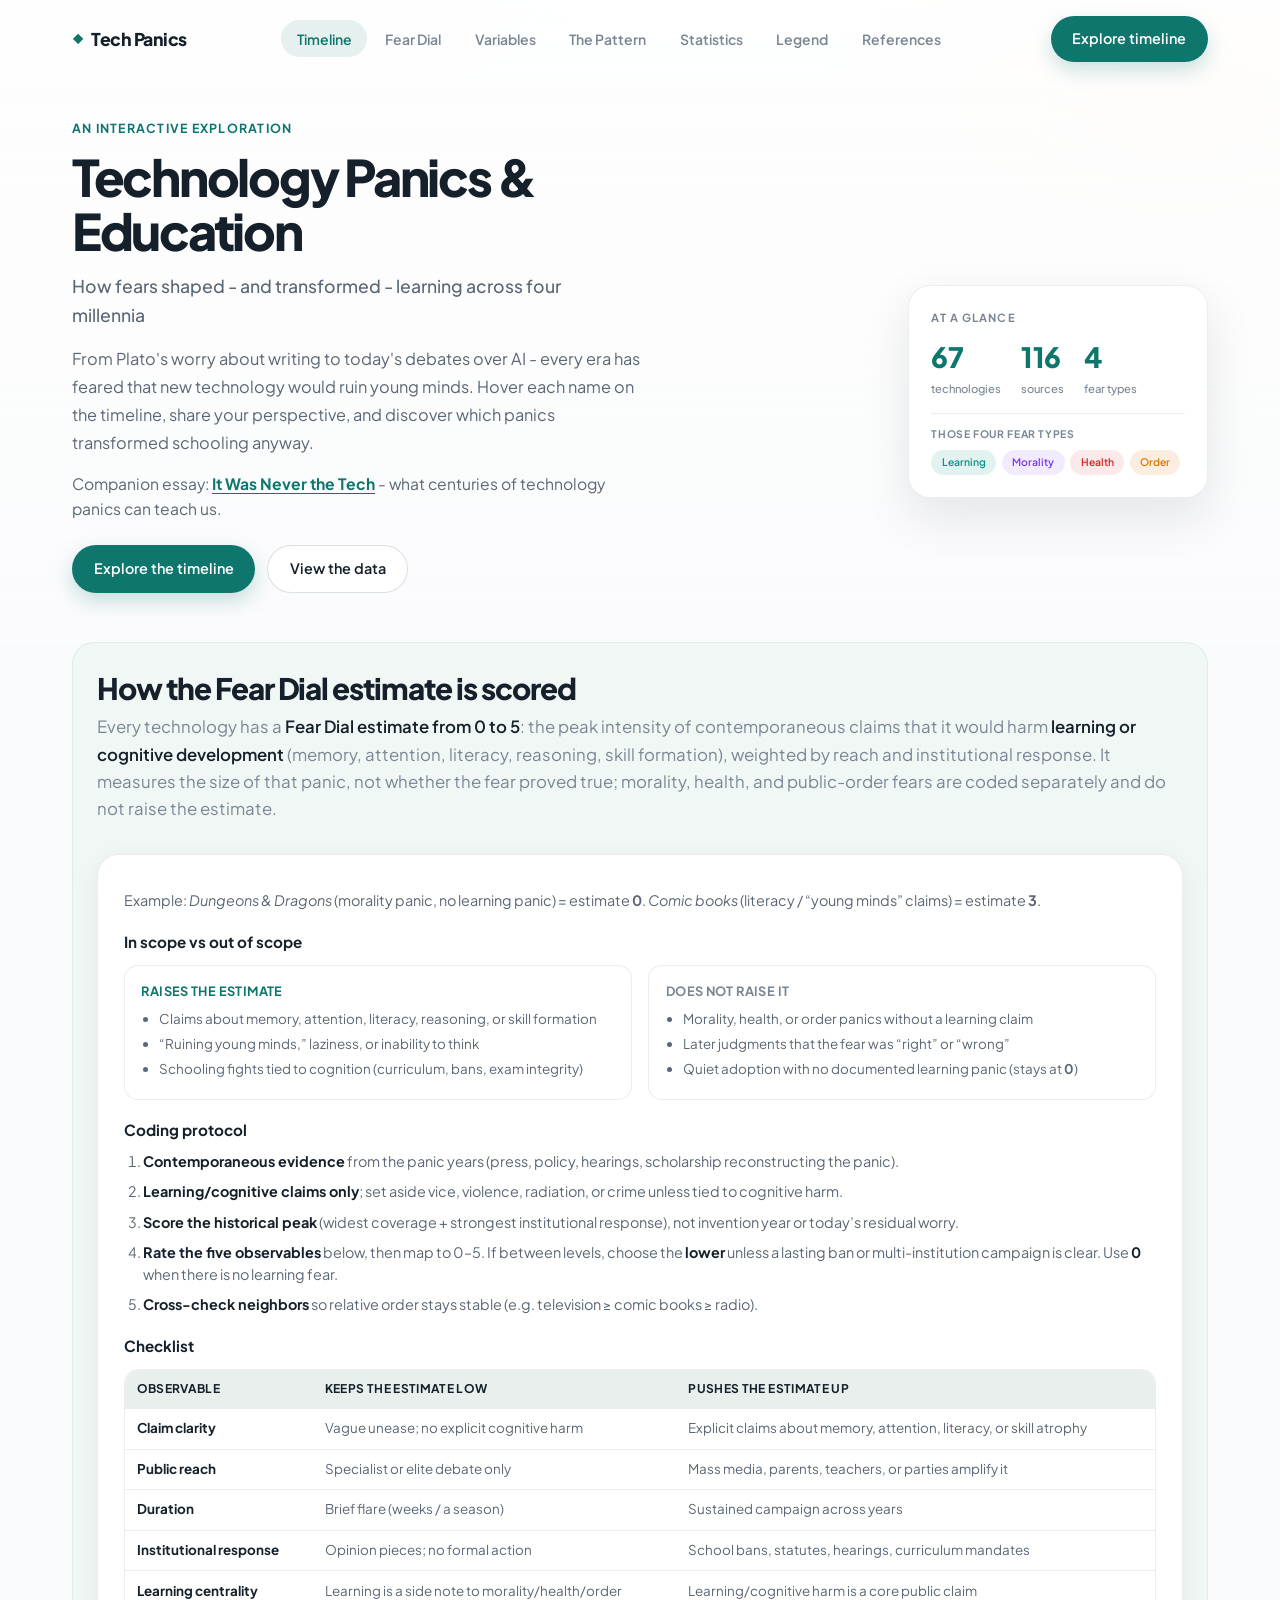
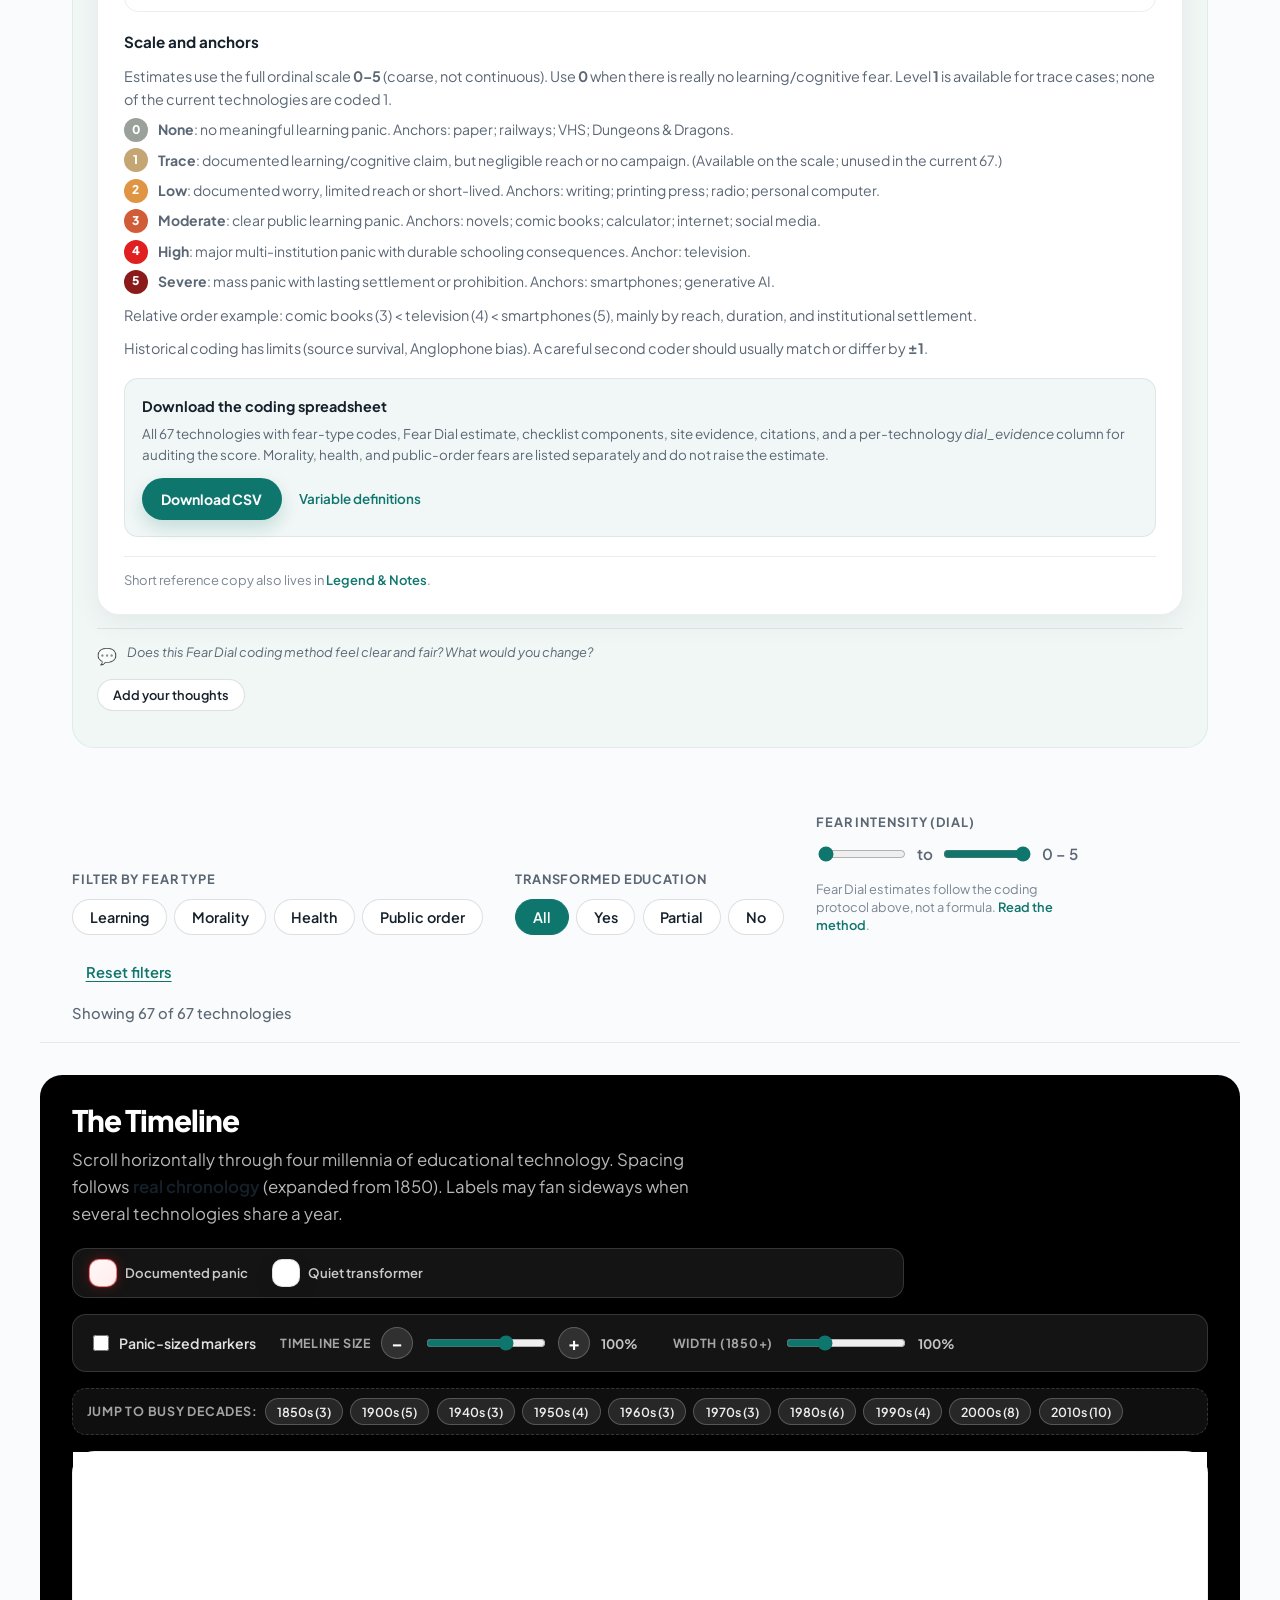
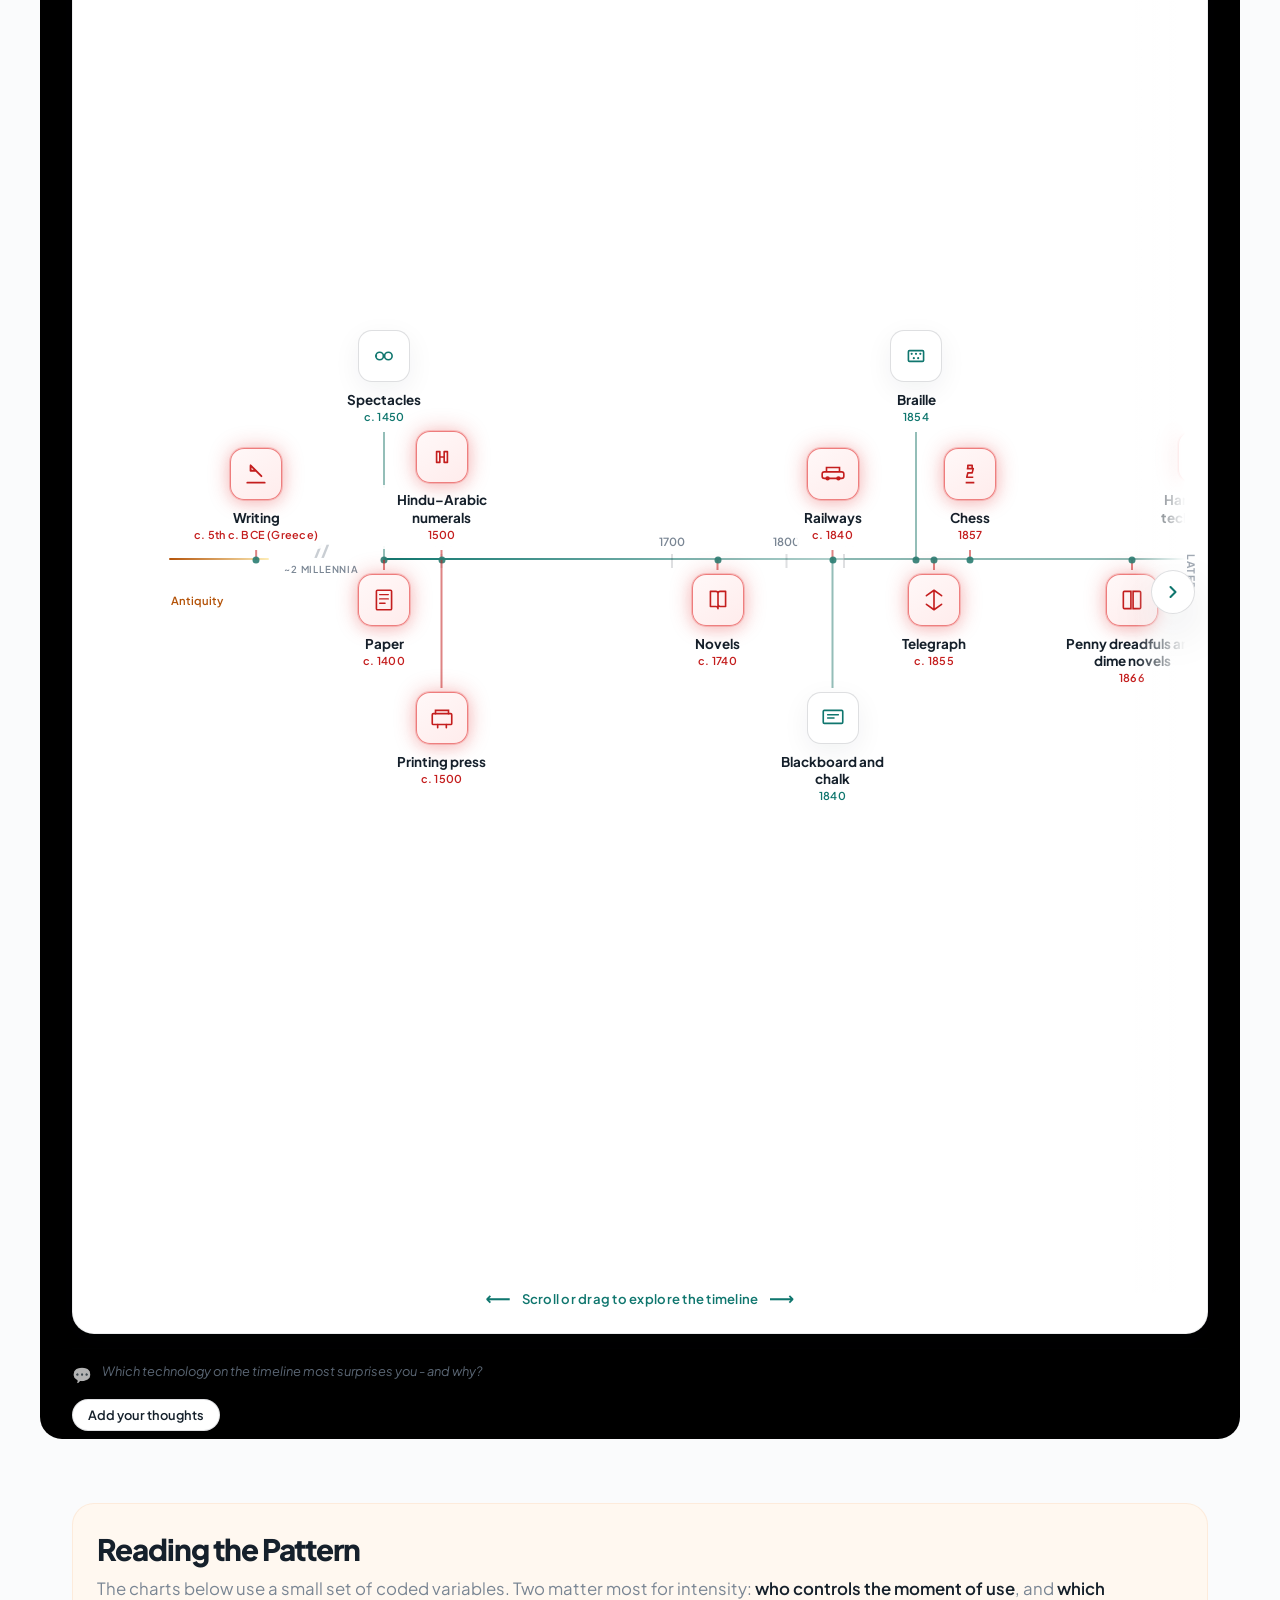
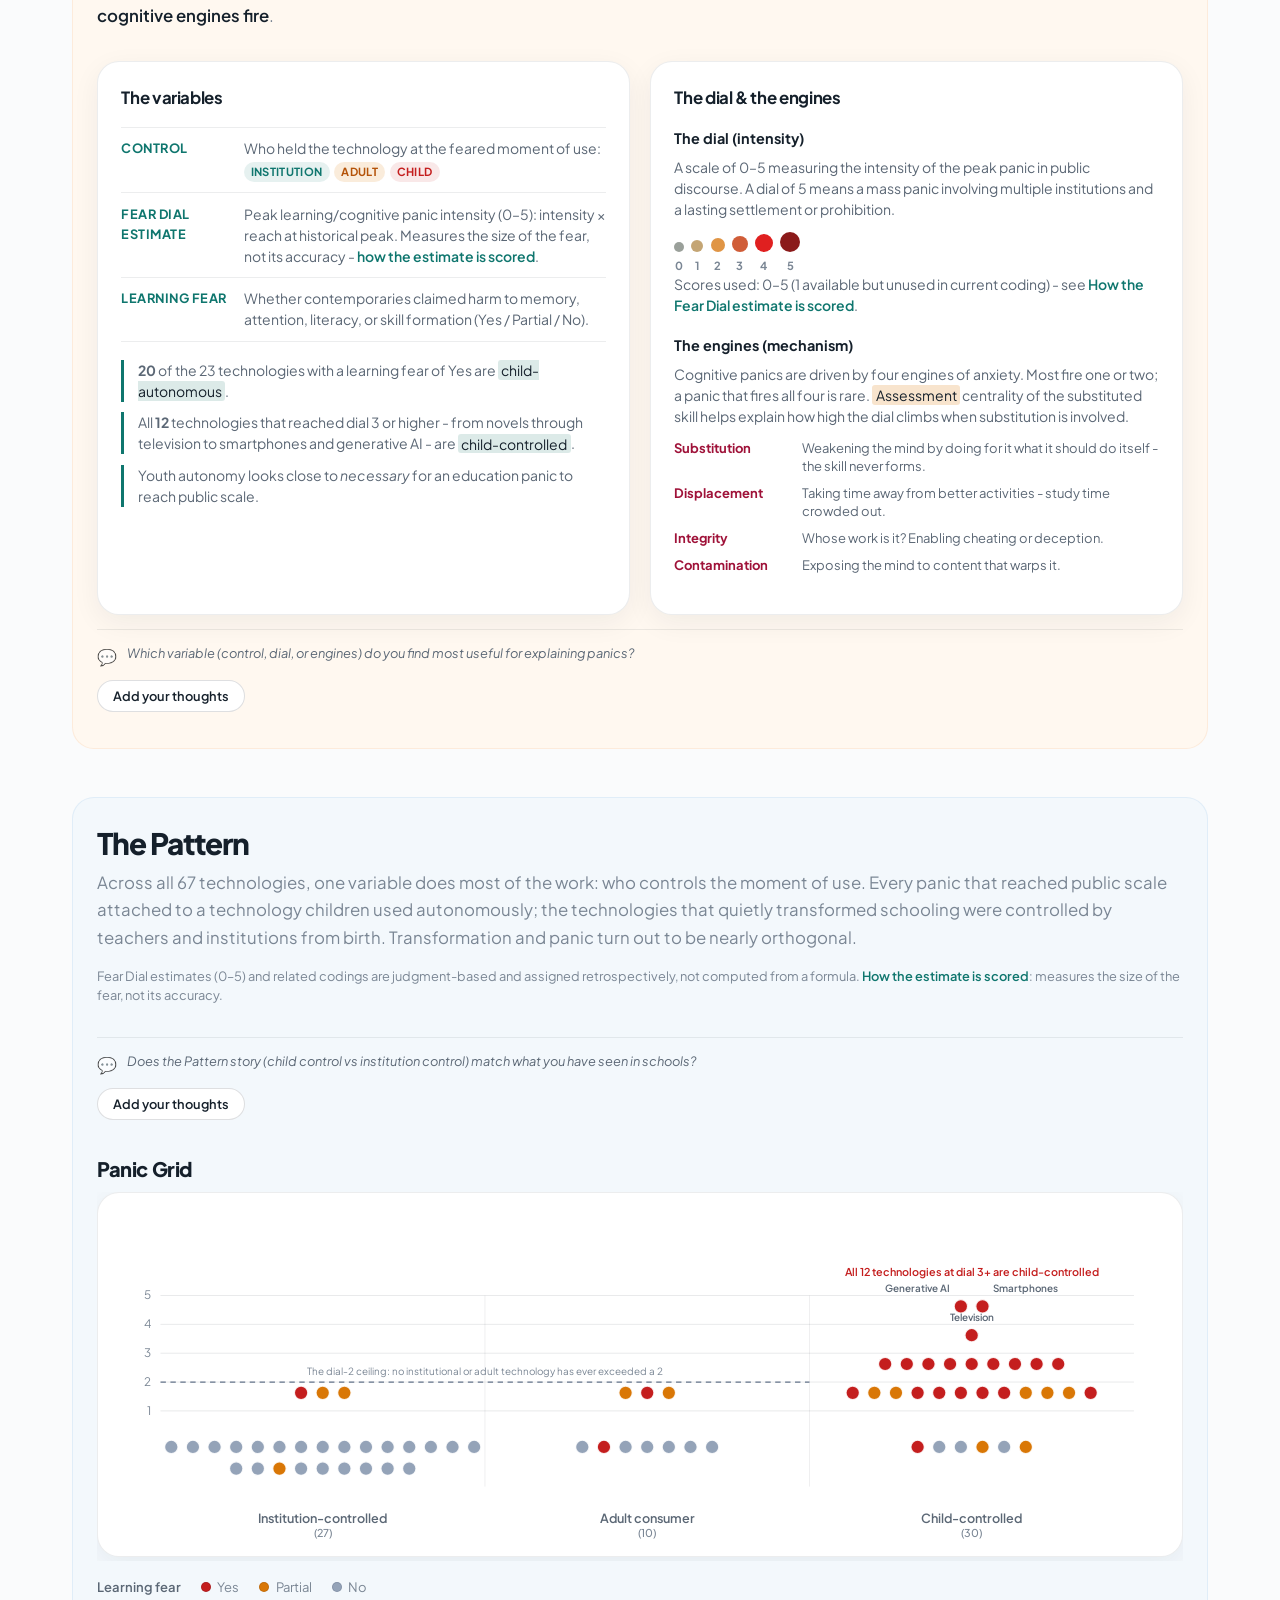
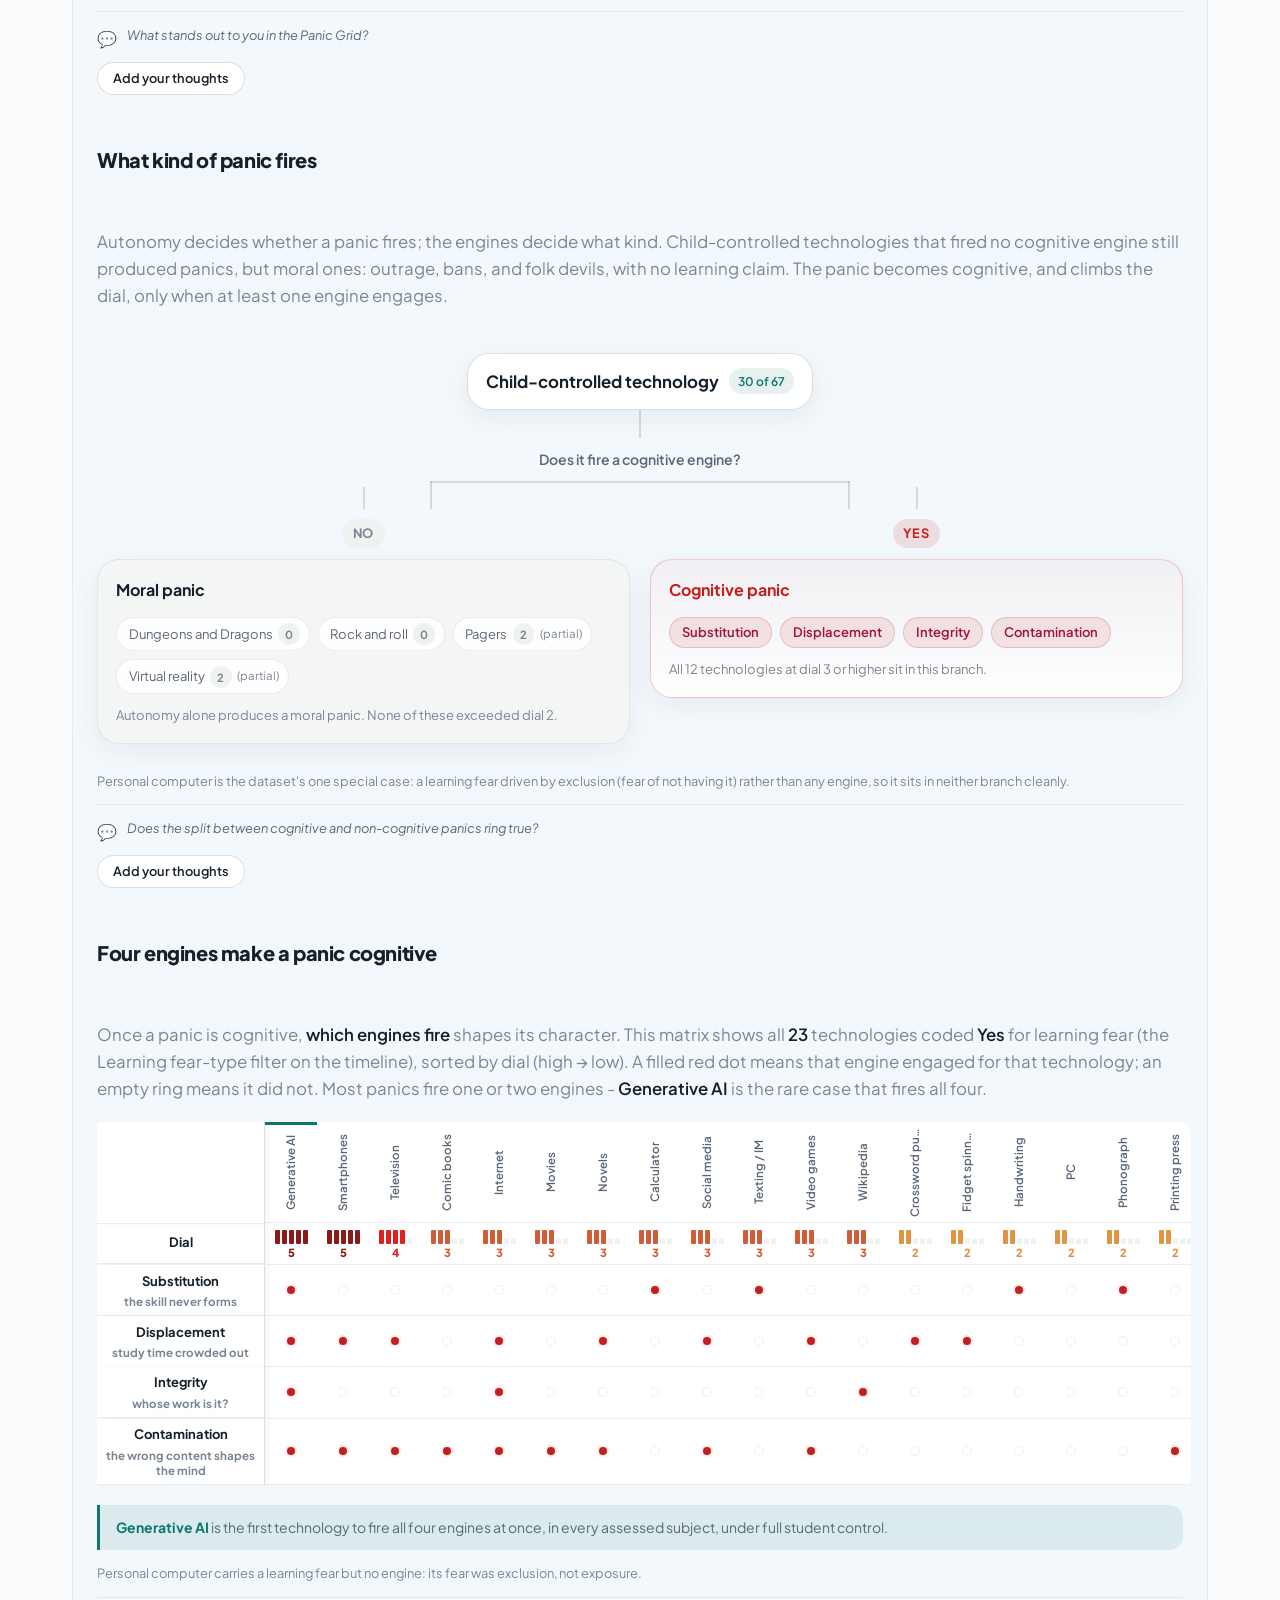
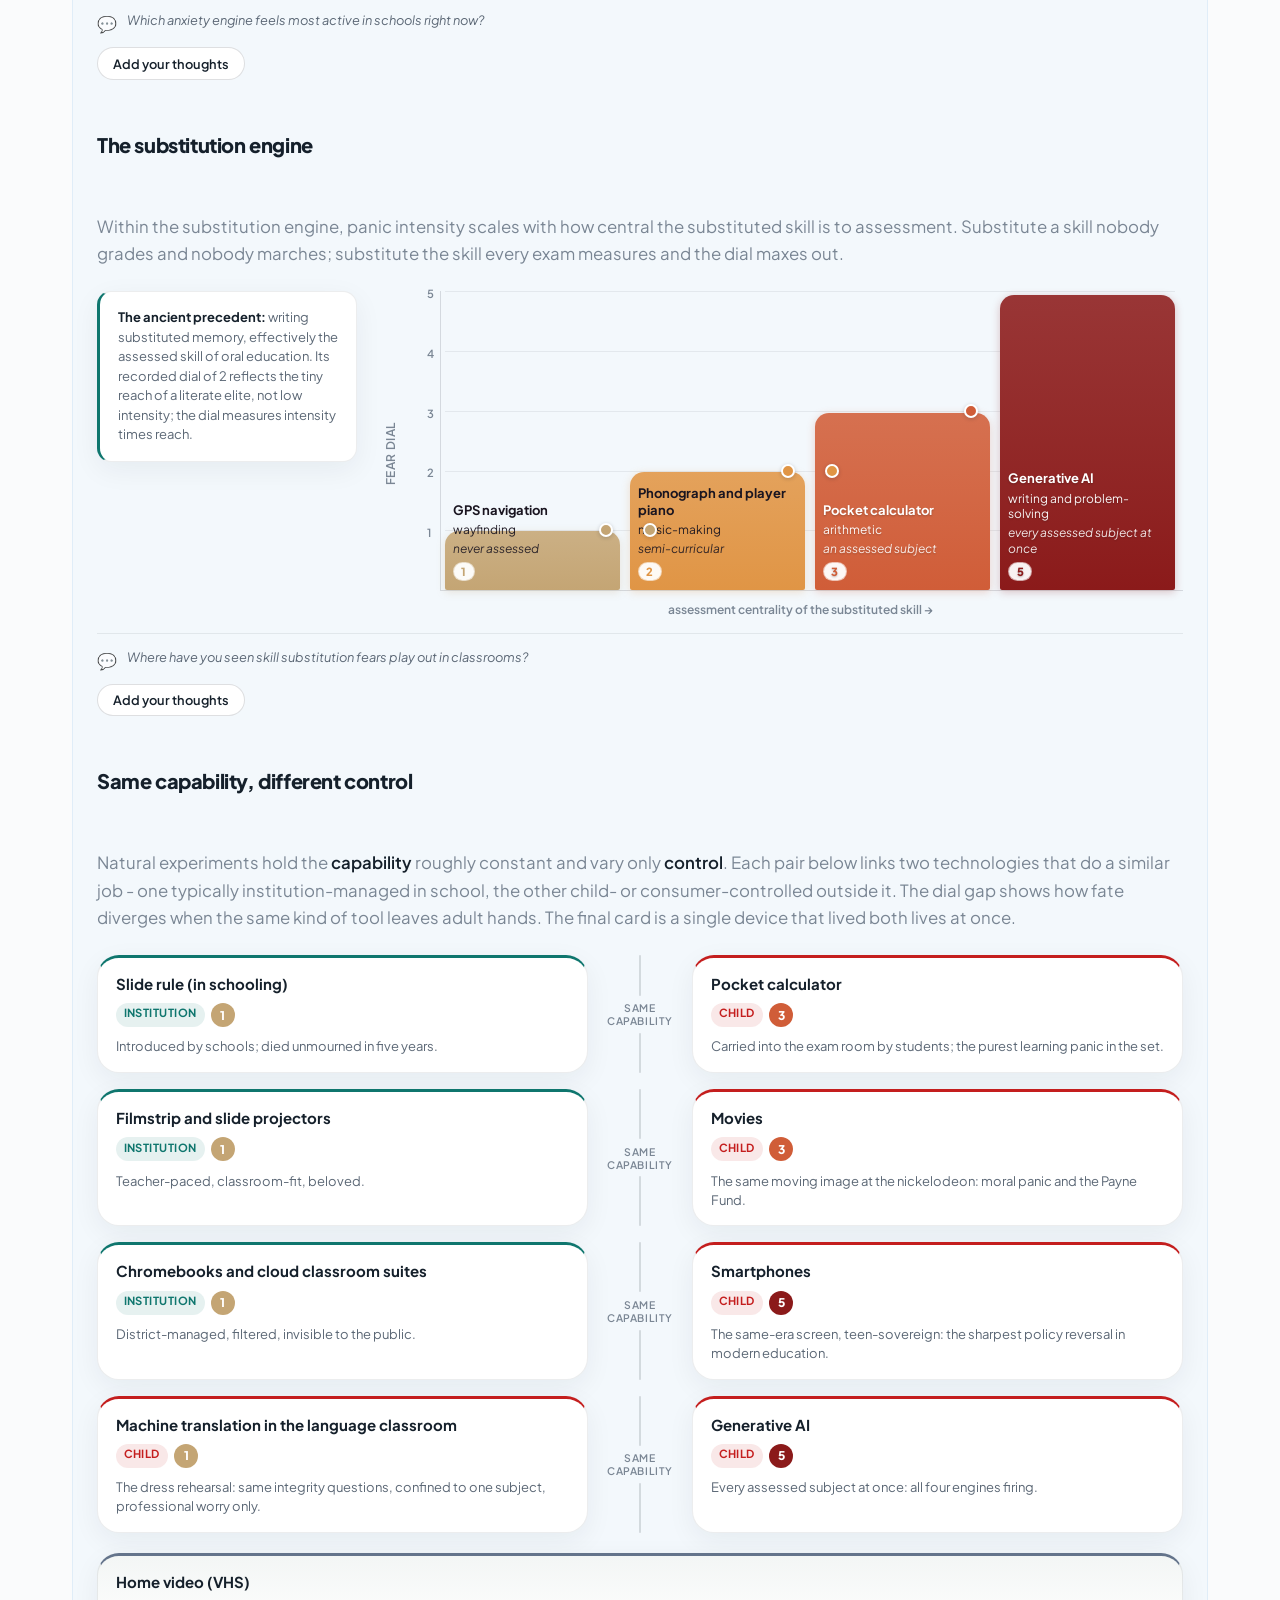
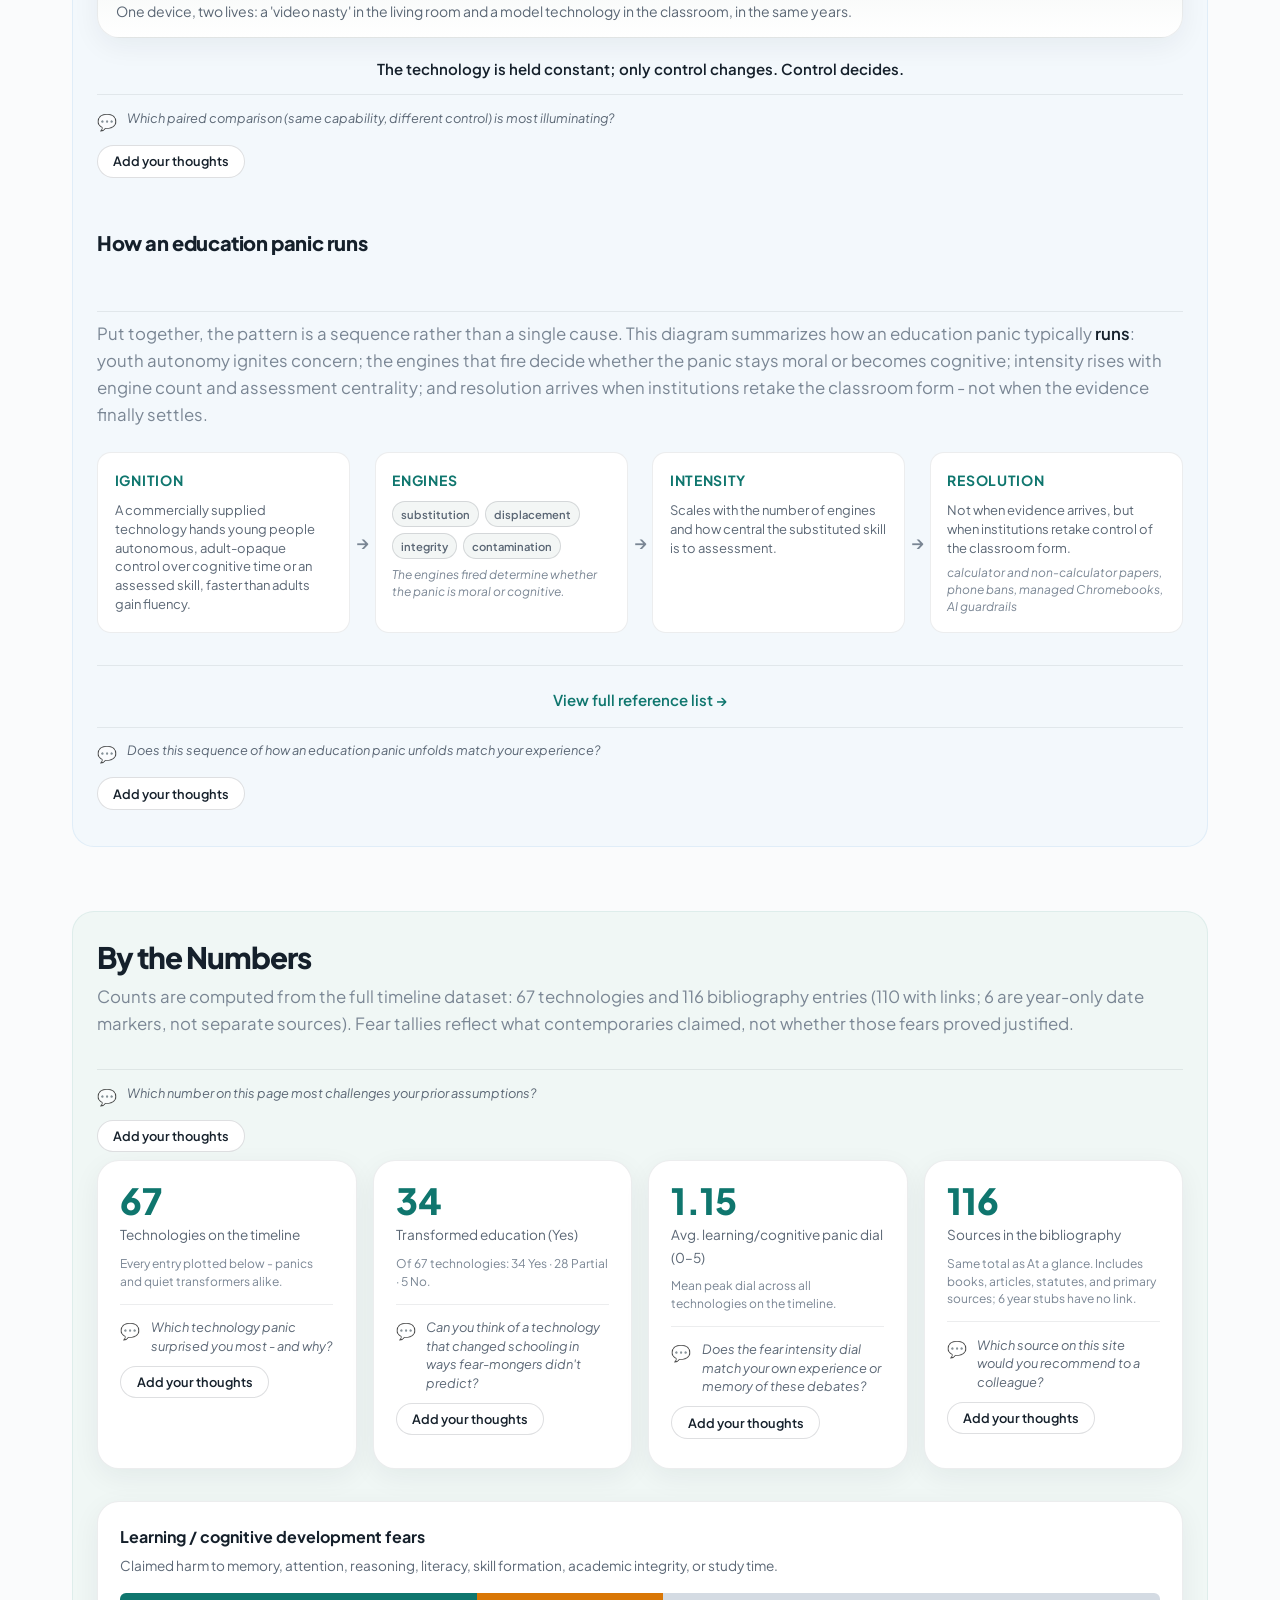
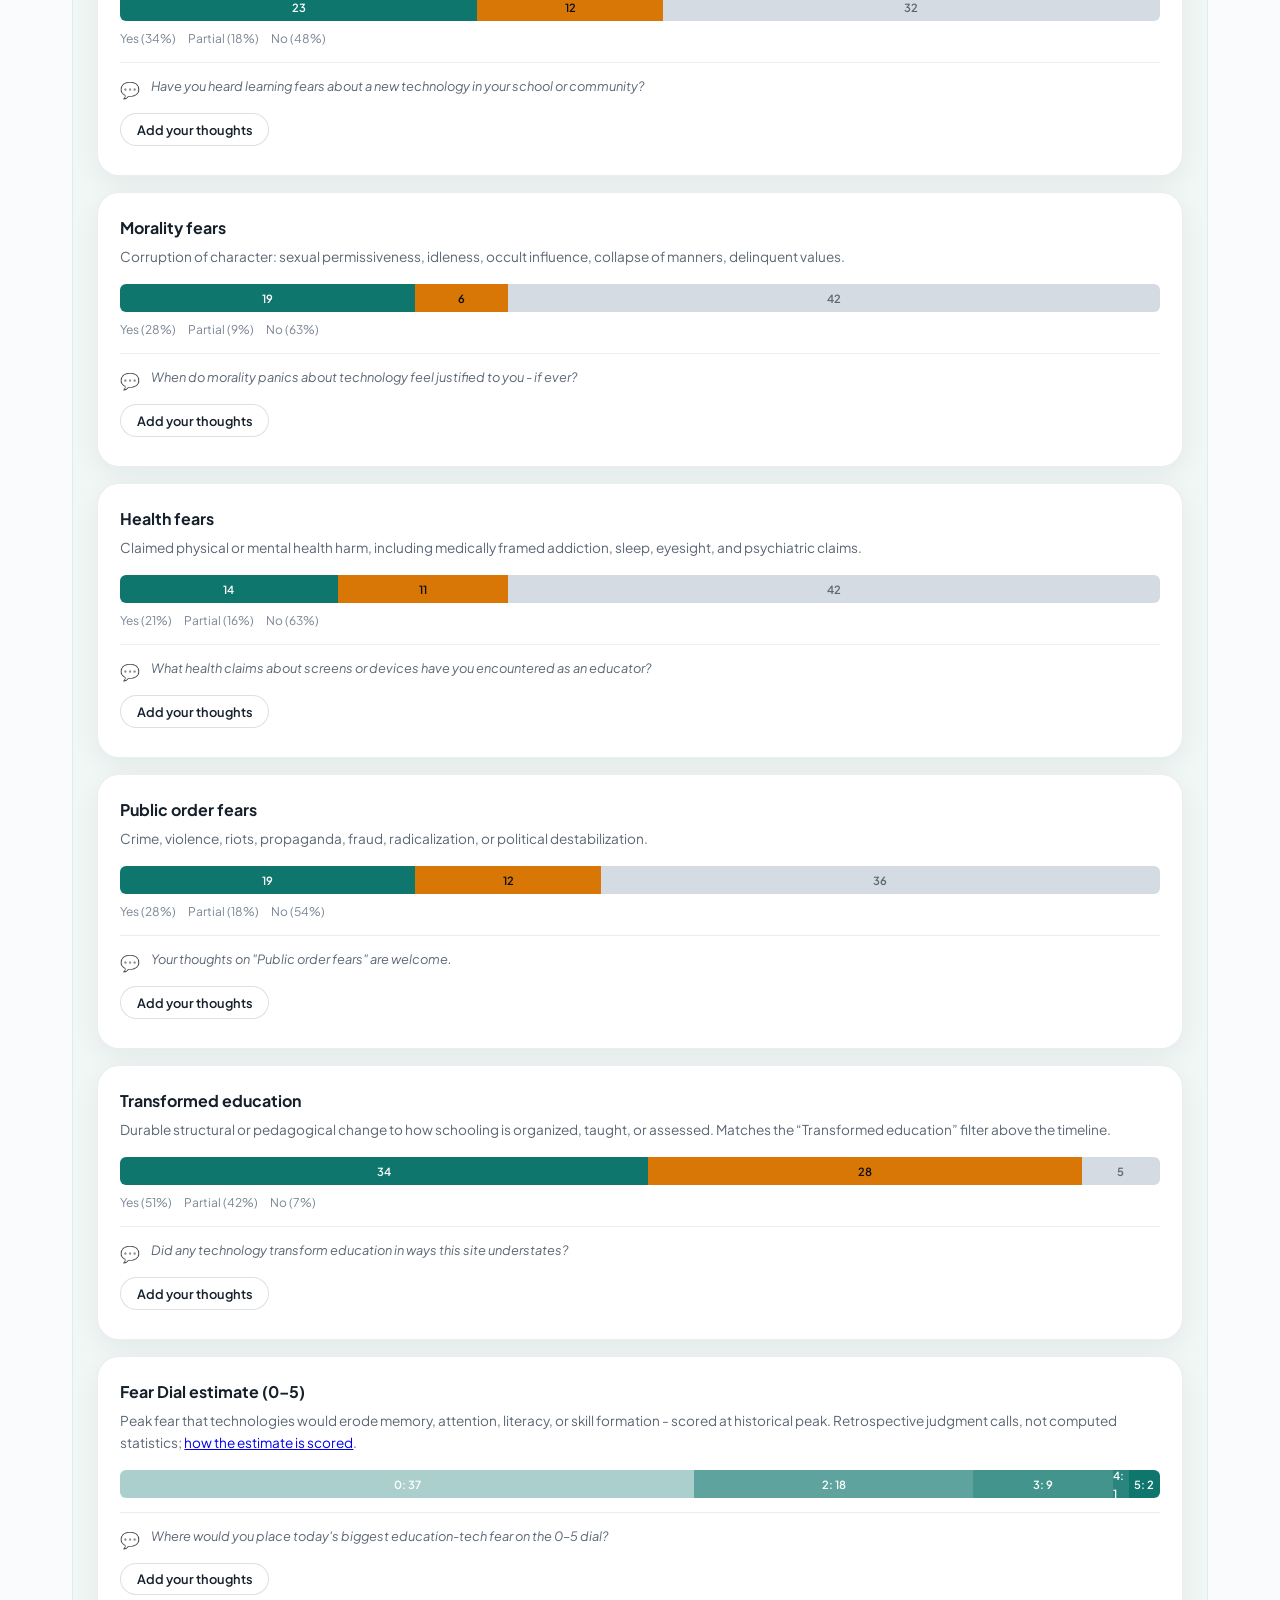
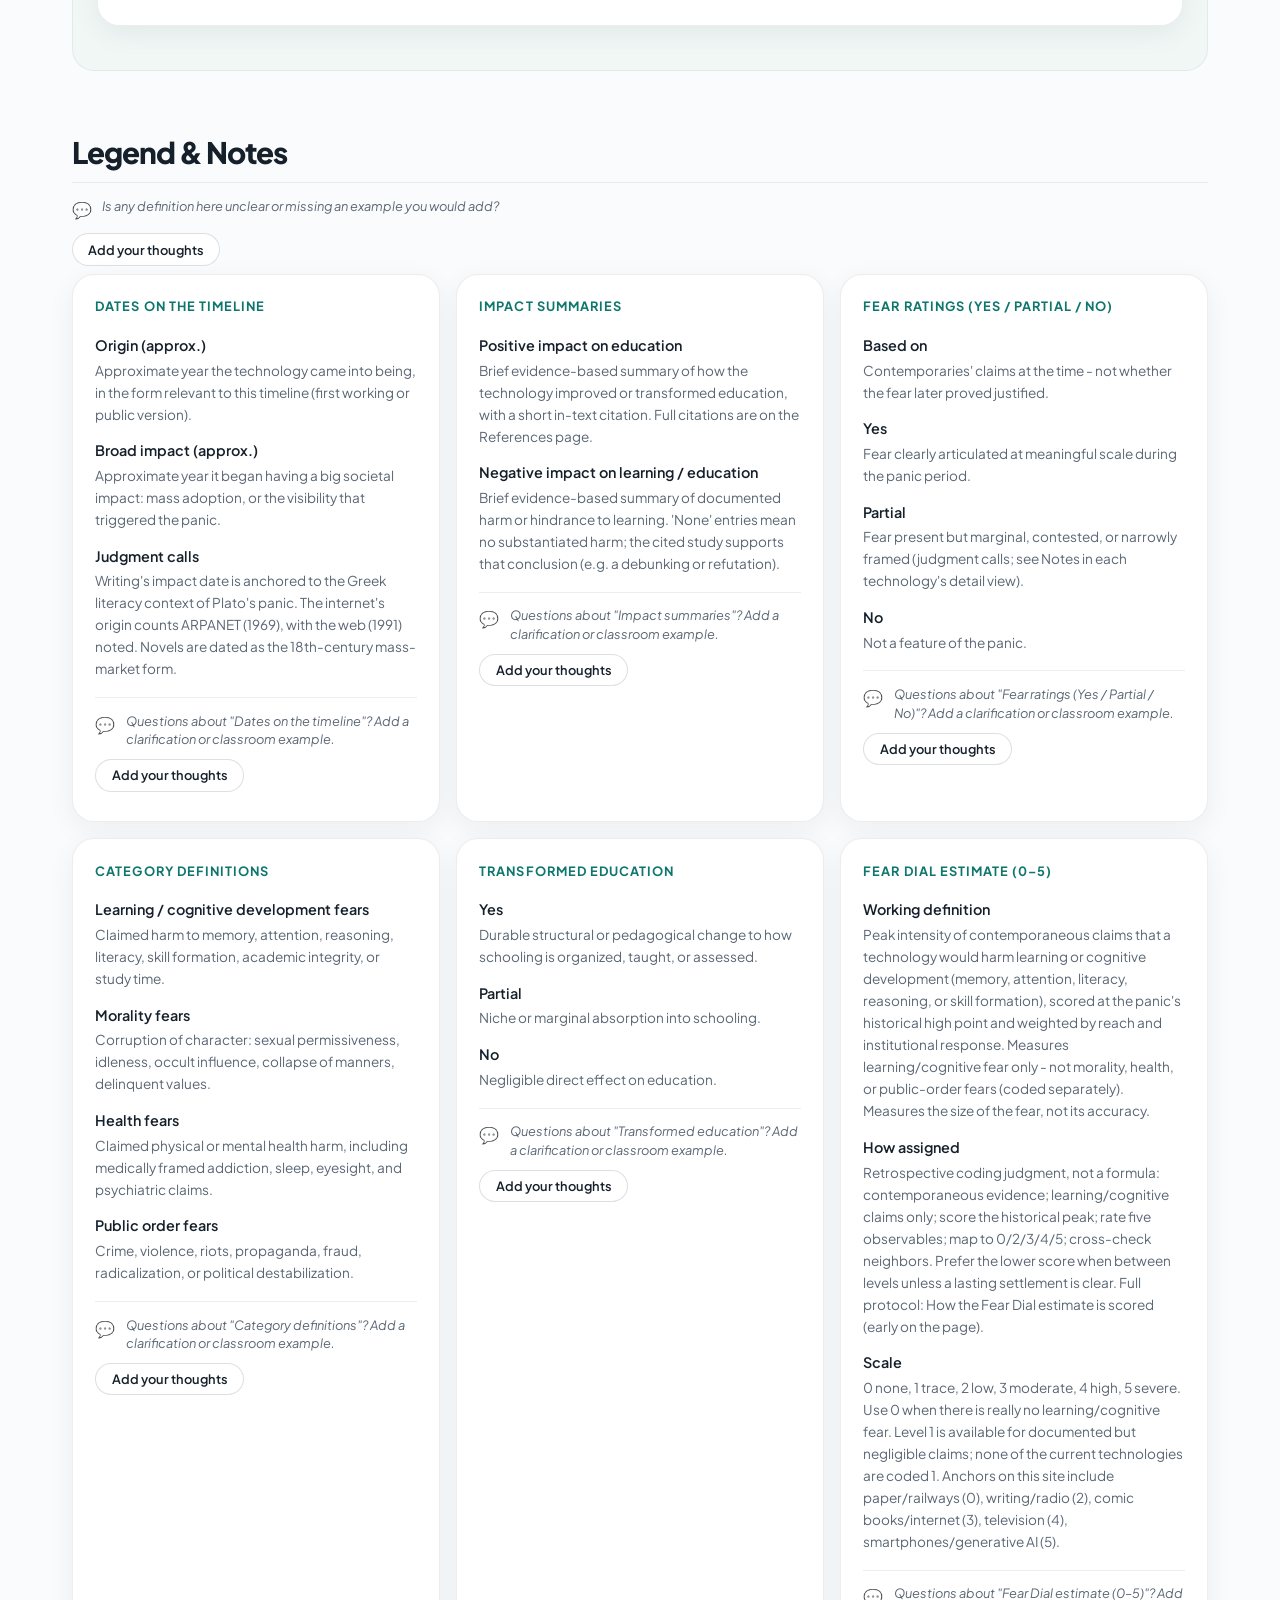
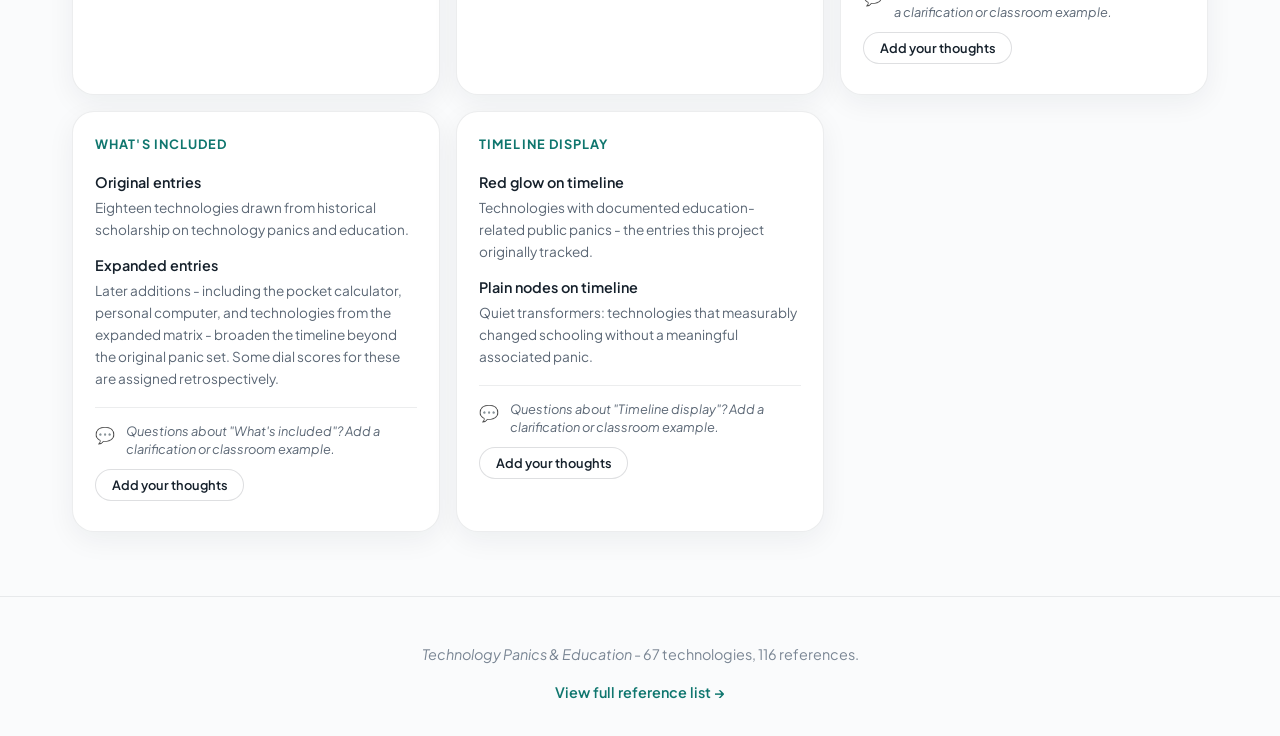
==== commit 0df90a5c: "Link the Substack companion essay from the hero. Point early visitors to It Was Never the Tech as th" ====
--- a/index.html
+++ b/index.html
@@ -37,6 +37,11 @@
           From Plato's worry about writing to today's debates over AI - every era has feared
           that new technology would ruin young minds. Hover each name on the timeline, share your
           perspective, and discover which panics transformed schooling anyway.
+        </p>
+        <p class="hero-companion">
+          Companion essay:
+          <a href="https://chrishayden560049.substack.com/p/it-was-never-the-tech" target="_blank" rel="noopener noreferrer">It Was Never the Tech</a>
+          - what centuries of technology panics can teach us.
         </p>
         <div class="hero__actions">
           <a href="#timeline" class="btn-primary">Explore the timeline</a>
--- a/styles.css
+++ b/styles.css
@@ -226,10 +226,29 @@
 
 .hero-intro {
   color: var(--text-secondary);
-  margin: 0 0 1.5rem;
+  margin: 0 0 1rem;
   max-width: 36rem;
   line-height: 1.7;
   font-size: 1.02rem;
+}
+
+.hero-companion {
+  margin: 0 0 1.5rem;
+  max-width: 36rem;
+  font-size: 0.98rem;
+  line-height: 1.55;
+  color: var(--text-secondary);
+}
+
+.hero-companion a {
+  color: var(--accent);
+  font-weight: 700;
+  text-decoration: underline;
+  text-underline-offset: 3px;
+}
+
+.hero-companion a:hover {
+  color: var(--accent-hover);
 }
 
 .hero__actions { display: flex; flex-wrap: wrap; gap: 0.75rem; }
